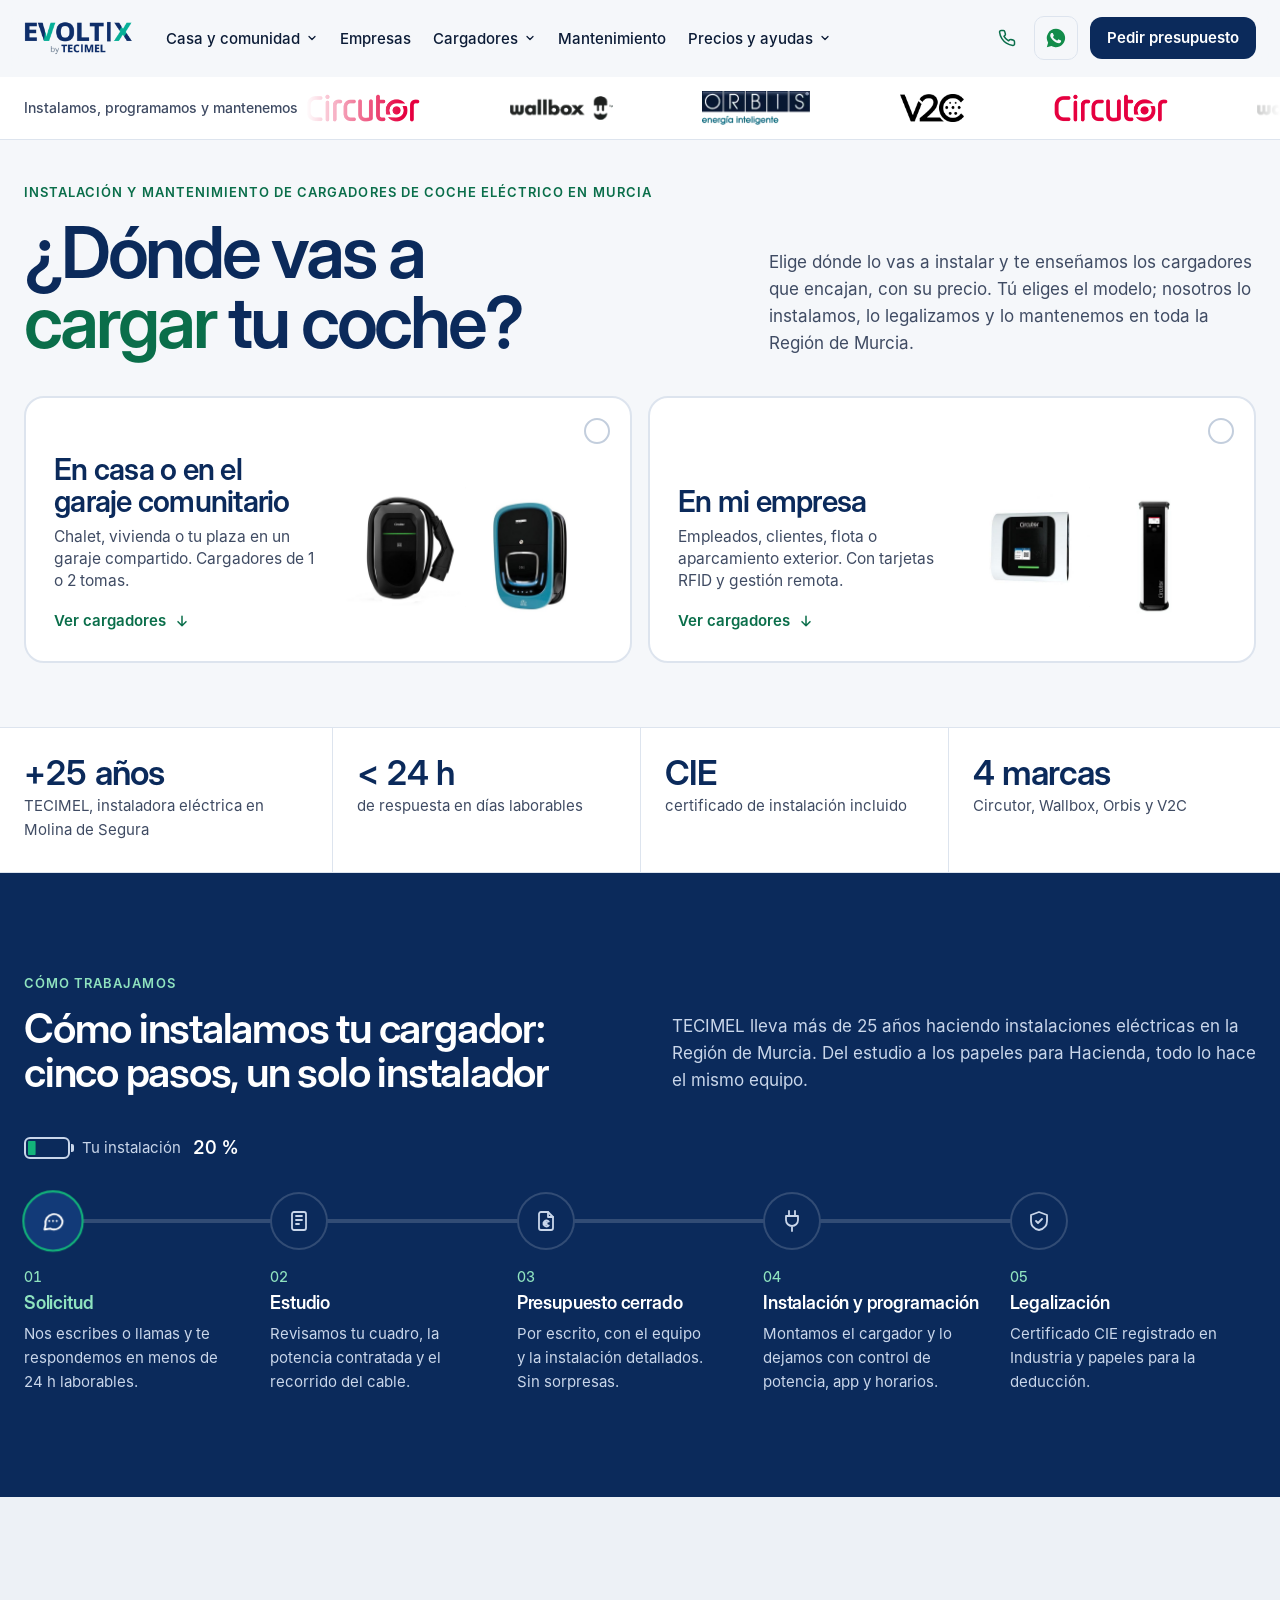
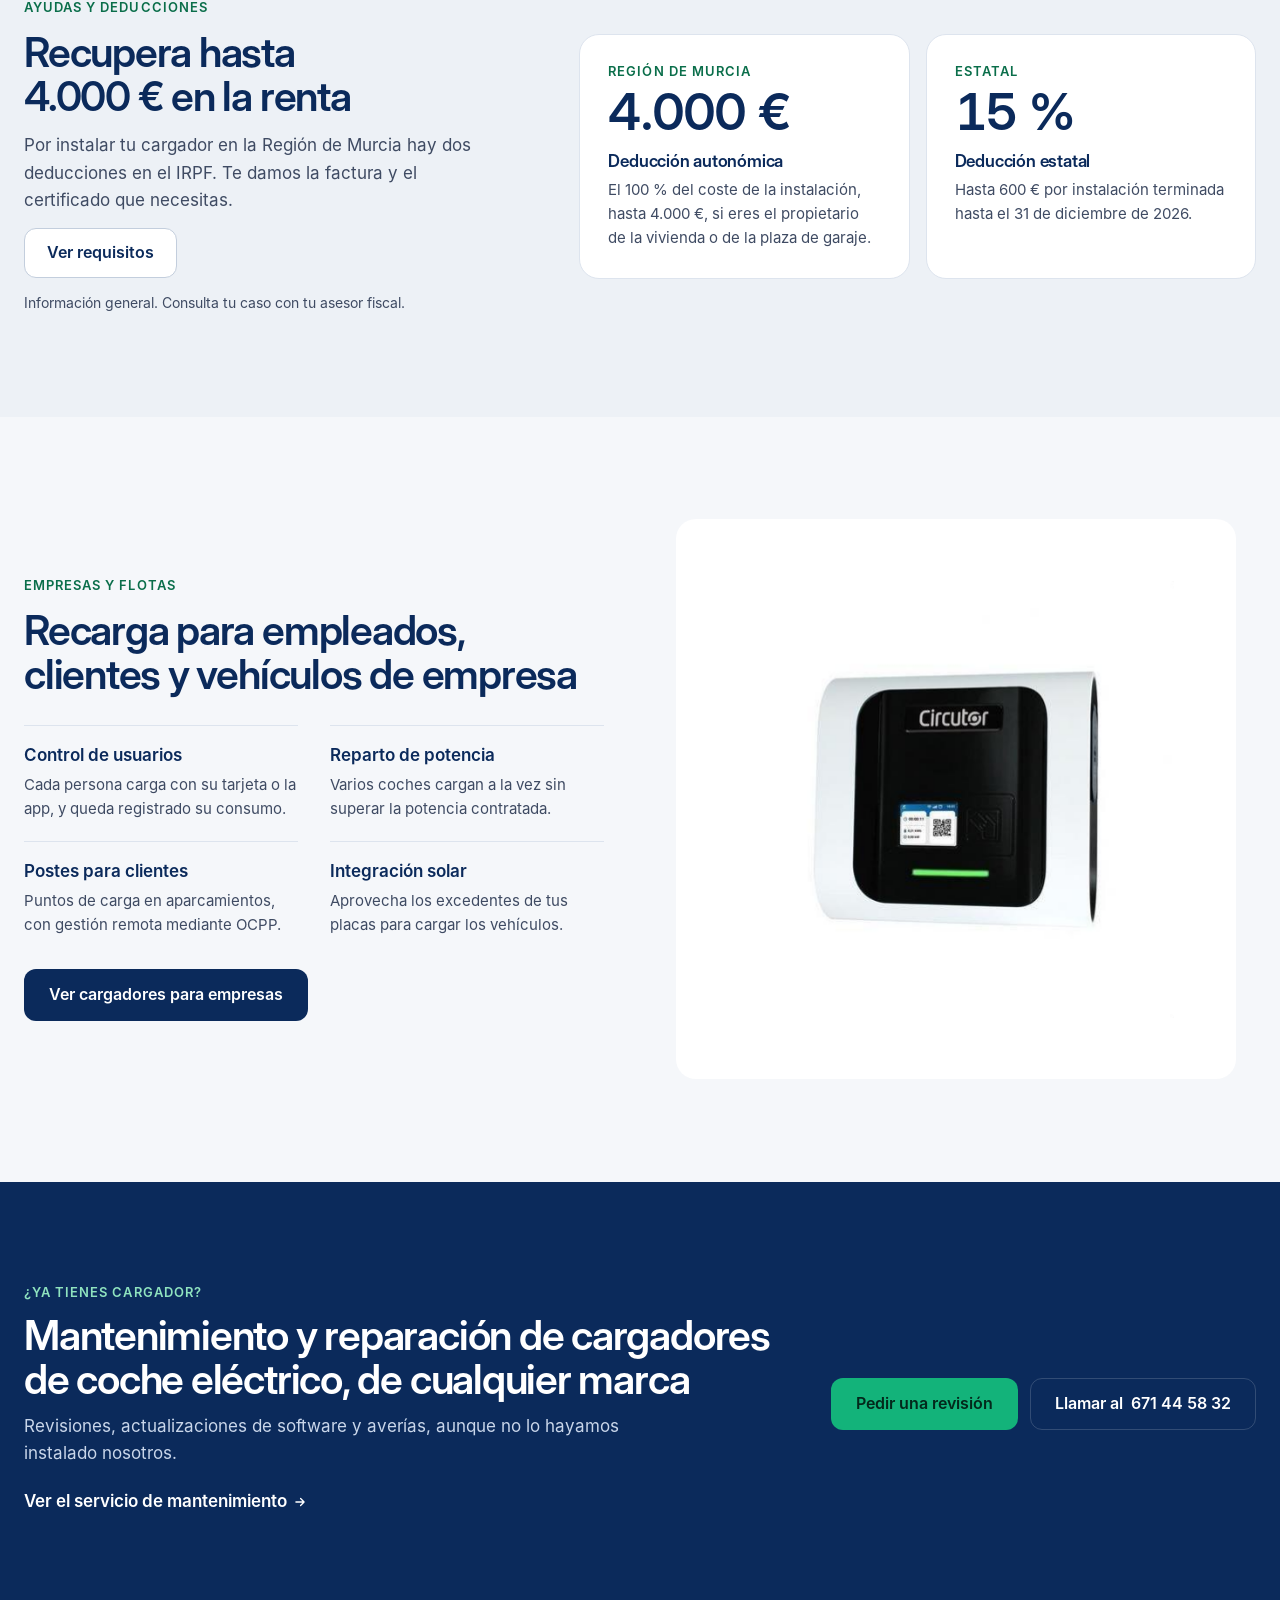
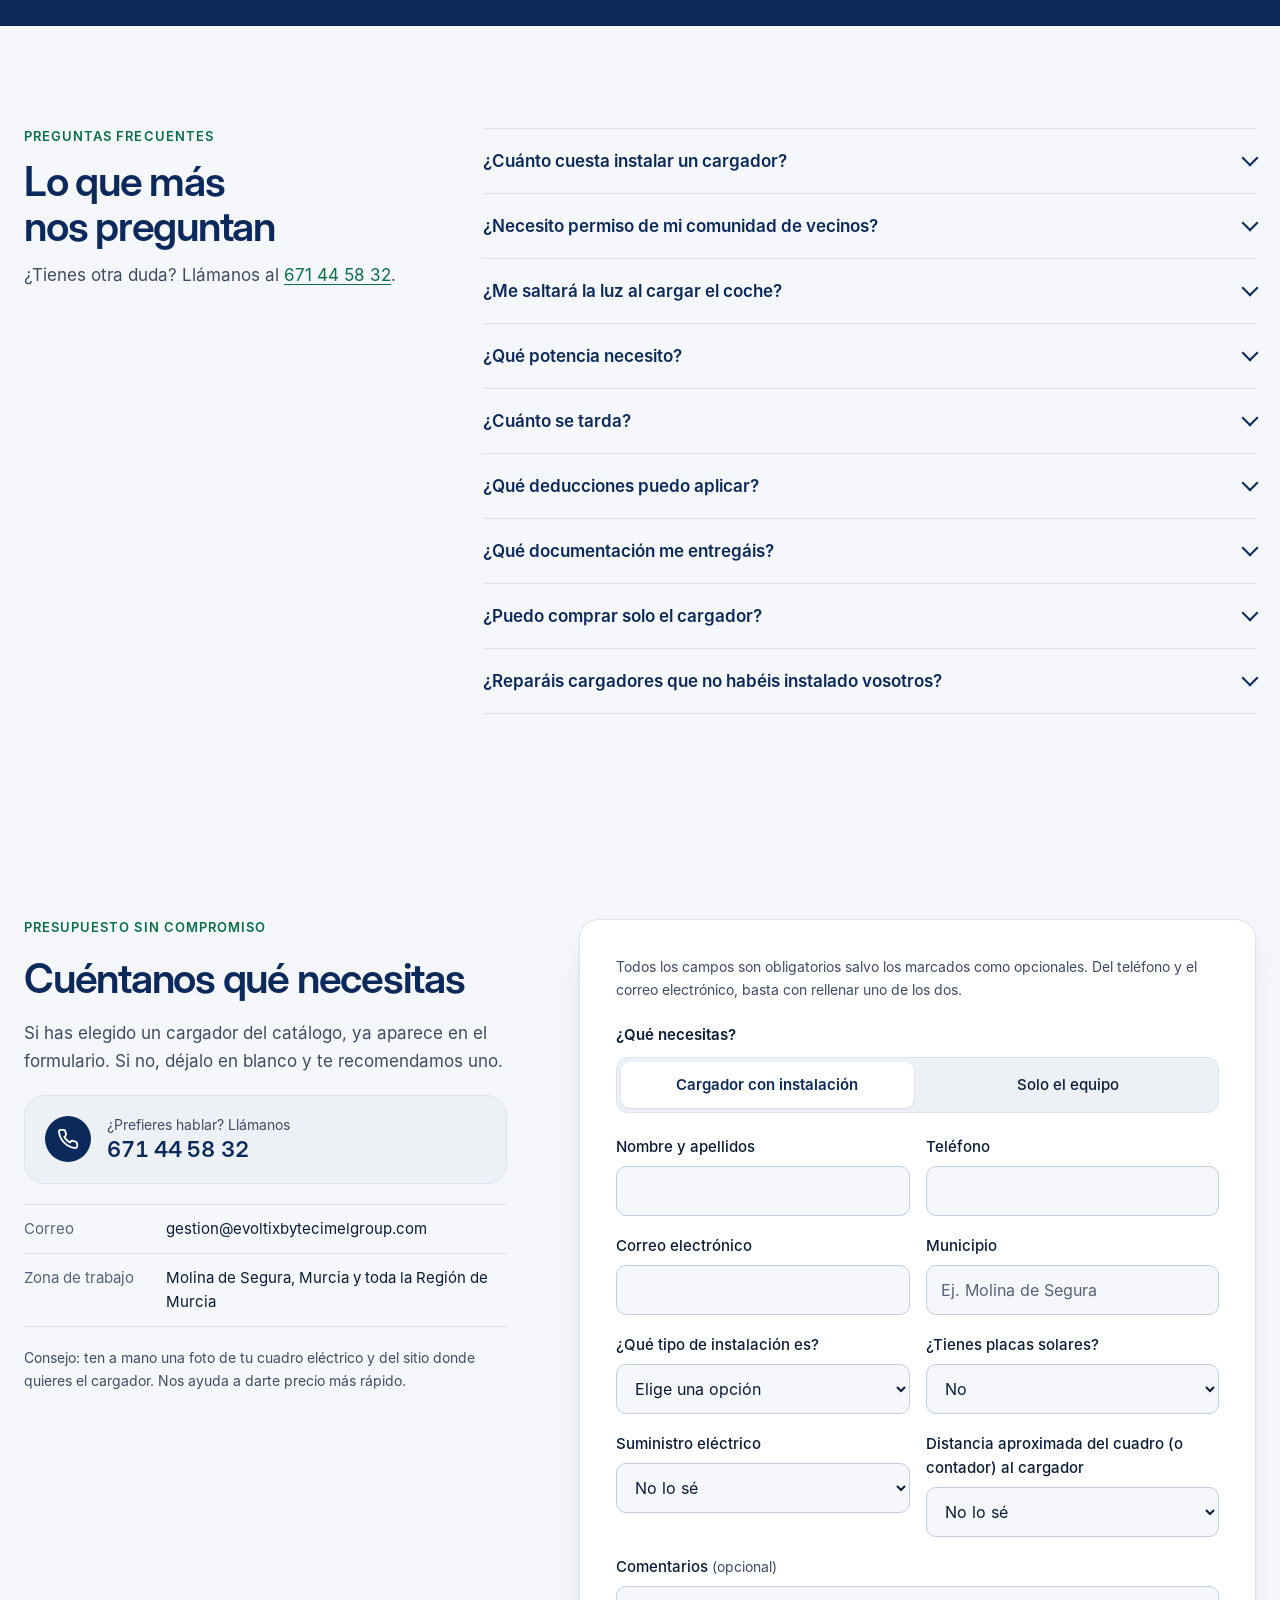
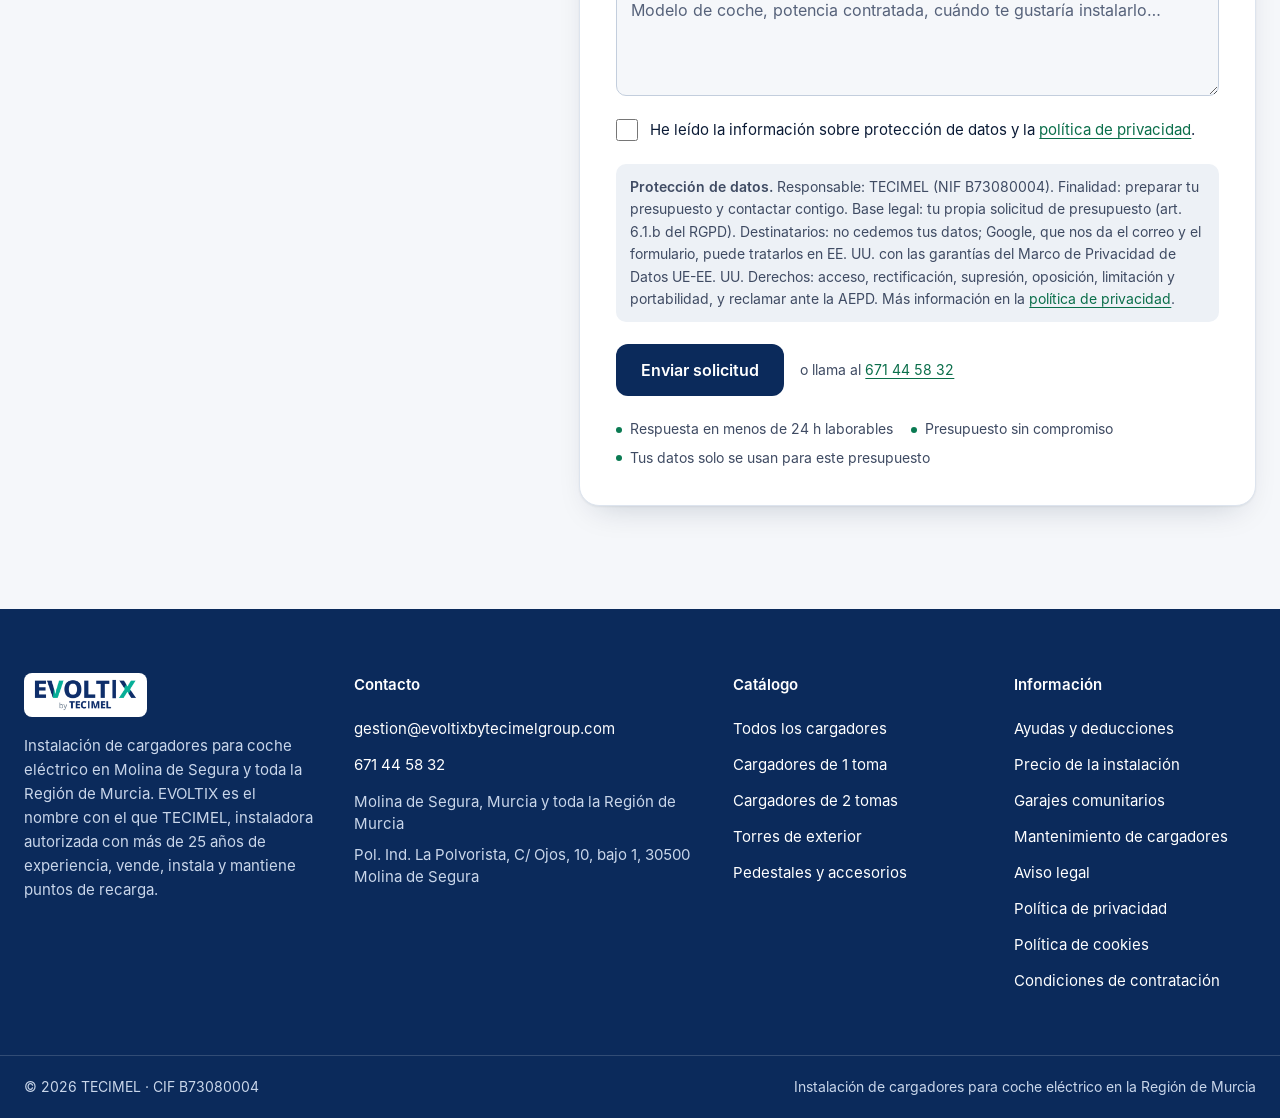
==== index.html @ a25328fb "Portada: quita la lista de municipios de la zona de trabajo Co-Authored-By: Claude Opus 5.5 <noreply" ====
<!doctype html>
<html lang="es">
<head>
<meta charset="utf-8">
<meta name="viewport" content="width=device-width, initial-scale=1, viewport-fit=cover">
<title>Instalación de cargadores para coche eléctrico en Murcia | EVOLTIX by TECIMEL</title>
<meta name="claude:viewport-fit-sides" content="cover">
<meta name="description" content="Instalación y mantenimiento de cargadores de coche eléctrico en Murcia. Circutor, Wallbox, Orbis y V2C con precio. Deducción de hasta 4.000 € en la renta.">
<link rel="canonical" href="https://evoltixbytecimelgroup.com/">
<meta property="og:type" content="website">
<meta property="og:url" content="https://evoltixbytecimelgroup.com/">
<meta property="og:site_name" content="EVOLTIX by TECIMEL">
<meta property="og:locale" content="es_ES">
<meta name="twitter:card" content="summary_large_image">
<meta property="og:title" content="Instalación de cargadores para coche eléctrico en Murcia | EVOLTIX by TECIMEL">
<meta property="og:description" content="Instalación y mantenimiento de cargadores de coche eléctrico en Murcia. Circutor, Wallbox, Orbis y V2C con precio. Deducción de hasta 4.000 € en la renta.">
<meta property="og:image" content="https://evoltixbytecimelgroup.com/img/obras/obra-2.jpg">
<meta name="theme-color" content="#061633">
<link rel="icon" href="/favicon.ico" sizes="48x48">
<link rel="icon" type="image/png" sizes="96x96" href="img/favicon-96.png">
<link rel="icon" type="image/png" sizes="192x192" href="img/favicon-192.png">
<link rel="apple-touch-icon" sizes="180x180" href="img/favicon-180.png">
<link rel="preload" href="fonts/interdisplay-600.woff" as="font" type="font/woff" crossorigin>
<link rel="stylesheet" href="css/styles.css">
<script type="application/ld+json">
{"@context":"https://schema.org","@type":"Electrician","name":"EVOLTIX by TECIMEL","url":"https://evoltixbytecimelgroup.com/","logo":"https://evoltixbytecimelgroup.com/img/logo.png","email":"gestion@evoltixbytecimelgroup.com","telephone":"+34671445832","address":{"@type":"PostalAddress","streetAddress":"Pol. Ind. La Polvorista, C/ Ojos, 10, bajo 1","postalCode":"30500","addressLocality":"Molina de Segura","addressRegion":"Región de Murcia","addressCountry":"ES"},"areaServed":[{"@type":"AdministrativeArea","name":"Región de Murcia"},{"@type":"City","name":"Molina de Segura"},{"@type":"City","name":"Murcia"},{"@type":"City","name":"Alcantarilla"},{"@type":"City","name":"Las Torres de Cotillas"},{"@type":"City","name":"Alguazas"},{"@type":"City","name":"Lorquí"},{"@type":"City","name":"Ceutí"},{"@type":"City","name":"Archena"},{"@type":"City","name":"Santomera"},{"@type":"City","name":"Fortuna"},{"@type":"City","name":"Cieza"},{"@type":"City","name":"Mula"},{"@type":"City","name":"Alhama de Murcia"},{"@type":"City","name":"Totana"},{"@type":"City","name":"Lorca"},{"@type":"City","name":"Águilas"},{"@type":"City","name":"Mazarrón"},{"@type":"City","name":"Cartagena"},{"@type":"City","name":"Torre-Pacheco"},{"@type":"City","name":"San Javier"},{"@type":"City","name":"San Pedro del Pinatar"},{"@type":"City","name":"Los Alcázares"},{"@type":"City","name":"Yecla"},{"@type":"City","name":"Jumilla"},{"@type":"City","name":"Caravaca de la Cruz"}],"parentOrganization":{"@type":"Organization","name":"TECIMEL"}}
</script>
<script type="application/ld+json">
{"@context":"https://schema.org","@type":"FAQPage","mainEntity":[{"@type":"Question","name":"¿Cuánto cuesta instalar un cargador?","acceptedAnswer":{"@type":"Answer","text":"El precio total es el del equipo más el de la instalación. El equipo tiene precio en el catálogo. La instalación depende sobre todo de la distancia entre el cuadro o el contador y el cargador, de si hay que pasar por zonas comunes, del estado de tu cuadro eléctrico y de si tu red es monofásica o trifásica. Te damos un presupuesto cerrado, gratis y por escrito antes de empezar."}},{"@type":"Question","name":"¿Necesito permiso de mi comunidad de vecinos?","acceptedAnswer":{"@type":"Answer","text":"No necesitas un acuerdo de la junta si el punto de recarga es para uso privado y va en tu plaza individual: basta con comunicarlo antes a la comunidad (artículo 17.5 de la Ley de Propiedad Horizontal). El coste de la instalación corre a tu cargo. Te indicamos cómo hacerlo."}},{"@type":"Question","name":"¿Me saltará la luz al cargar el coche?","acceptedAnswer":{"@type":"Answer","text":"Se evita con el control de potencia, también llamado balanceo dinámico: el cargador baja su consumo cuando la casa necesita más energía. La mayoría de los modelos del catálogo lo tienen, aunque no todos, así que te recomendamos uno adecuado para tu potencia contratada."}},{"@type":"Question","name":"¿Qué potencia necesito?","acceptedAnswer":{"@type":"Answer","text":"Depende de tu potencia contratada, de si tu red es monofásica o trifásica y de la potencia que admite tu coche. En una vivienda monofásica lo habitual son 7,4 kW; con red trifásica se puede llegar a 22 kW. Revisamos tu caso para que no pagues por una potencia que no vas a usar."}},{"@type":"Question","name":"¿Cuánto se tarda?","acceptedAnswer":{"@type":"Answer","text":"Respondemos a tu solicitud en menos de 24 horas laborables. El plazo de la instalación depende de la obra y del equipo elegido, y lo indicamos en el presupuesto."}},{"@type":"Question","name":"¿Qué deducciones puedo aplicar?","acceptedAnswer":{"@type":"Answer","text":"En la Región de Murcia hay una deducción autonómica del 100 % del coste, hasta 4.000 €, y una estatal del 15 %, hasta 600 €, para instalaciones terminadas hasta el 31 de diciembre de 2026. Tienen requisitos: por ejemplo, la finca o el garaje deben ser de tu propiedad y la estatal no admite pagos en efectivo. Consulta todos los requisitos y tu caso con tu asesor fiscal."}},{"@type":"Question","name":"¿Qué documentación me entregáis?","acceptedAnswer":{"@type":"Answer","text":"La factura detallada a tu nombre, el certificado de instalación eléctrica (CIE) registrado en Industria y la ficha técnica del cargador."}},{"@type":"Question","name":"¿Puedo comprar solo el cargador?","acceptedAnswer":{"@type":"Answer","text":"Sí. Elige «Solo el equipo» en el formulario y te preparamos el presupuesto. No hay pago en esta web: el encargo se cierra al aceptar el presupuesto por escrito. Consulta las condiciones de contratación."}},{"@type":"Question","name":"¿Reparáis cargadores que no habéis instalado vosotros?","acceptedAnswer":{"@type":"Answer","text":"Sí. Revisamos y reparamos cargadores de cualquier marca. Pide una revisión y cuéntanos qué le ocurre."}}]}
</script>
<script type="application/ld+json">
{"@context": "https://schema.org", "@graph": [{"@type": "Service", "name": "Instalación de cargadores de coche eléctrico", "serviceType": "Instalación de puntos de recarga de vehículo eléctrico", "url": "https://evoltixbytecimelgroup.com/", "areaServed": {"@type": "AdministrativeArea", "name": "Región de Murcia"}, "provider": {"@type": "Electrician", "name": "EVOLTIX by TECIMEL", "url": "https://evoltixbytecimelgroup.com/", "telephone": "+34671445832"}}, {"@type": "Service", "name": "Mantenimiento y reparación de cargadores de coche eléctrico", "serviceType": "Mantenimiento de puntos de recarga de vehículo eléctrico", "url": "https://evoltixbytecimelgroup.com/mantenimiento-cargador-coche-electrico", "areaServed": {"@type": "AdministrativeArea", "name": "Región de Murcia"}, "provider": {"@type": "Electrician", "name": "EVOLTIX by TECIMEL", "url": "https://evoltixbytecimelgroup.com/", "telephone": "+34671445832"}}]}
</script>
</head>
<body>
<a class="skip" href="#main">Saltar al contenido</a>
<header class="mainbar" id="mainbar"><div class="wrap">
  <a class="logo" href="index.html" aria-label="EVOLTIX by TECIMEL, inicio"><img src="img/logo.png" alt="EVOLTIX by TECIMEL" width="116" height="36"></a>
  <nav class="nav" aria-label="Principal">
    <div class="dd">
      <button type="button" aria-expanded="false" aria-controls="dd-cc">Casa y comunidad <svg width="12" height="12" viewBox="0 0 24 24" fill="none" stroke="currentColor" stroke-width="2.5" stroke-linecap="round" stroke-linejoin="round" aria-hidden="true"><path d="m6 9 6 6 6-6"/></svg></button>
      <div class="dd-menu wide" id="dd-cc">
        <p class="dd-note">Los mismos cargadores sirven para tu casa y para tu plaza en el garaje comunitario. Lo que cambia es cuántas tomas necesitas.</p>
        <a href="index.html#casa"><b>Elegir mi cargador</b><span>Todos los modelos para casa y garaje comunitario, con su precio</span></a>
        <a href="garaje-comunitario.html"><b>Instalar en garaje comunitario</b><span>Sin permiso de la junta: basta con comunicarlo por escrito</span></a>
        <a href="catalogo.html#uso-casa-1"><b>Cargadores de 1 toma</b><span>Para un coche</span></a>
        <a href="catalogo.html#uso-casa-2"><b>Cargadores de 2 tomas</b><span>Dos coches a la vez con un solo equipo</span></a>
      </div>
    </div>
    <a href="index.html#empresa">Empresas</a>
    <div class="dd">
      <button type="button" aria-expanded="false" aria-controls="dd-cg">Cargadores <svg width="12" height="12" viewBox="0 0 24 24" fill="none" stroke="currentColor" stroke-width="2.5" stroke-linecap="round" stroke-linejoin="round" aria-hidden="true"><path d="m6 9 6 6 6-6"/></svg></button>
      <div class="dd-menu" id="dd-cg">
        <a href="catalogo.html"><b>Todo el catálogo</b><span>Circutor, Wallbox, Orbis y V2C con precio</span></a>
        <a href="catalogo.html#uso-1"><b>Cargadores de 1 toma</b><span>Para un coche, en casa o en el garaje comunitario</span></a>
        <a href="catalogo.html#uso-2"><b>Cargadores de 2 tomas</b><span>Dos coches a la vez con un solo equipo</span></a>
        <a href="catalogo.html#uso-exterior"><b>Torres de exterior</b><span>Postes de suelo para aparcamientos al aire libre</span></a>
        <a href="catalogo.html#uso-accesorio"><b>Pedestales y accesorios</b><span>Pedestales de suelo y tarjetas RFID</span></a>
      </div>
    </div>
    <a href="mantenimiento-cargador-coche-electrico.html">Mantenimiento</a>
    <div class="dd">
      <button type="button" aria-expanded="false" aria-controls="dd-pa">Precios y ayudas <svg width="12" height="12" viewBox="0 0 24 24" fill="none" stroke="currentColor" stroke-width="2.5" stroke-linecap="round" stroke-linejoin="round" aria-hidden="true"><path d="m6 9 6 6 6-6"/></svg></button>
      <div class="dd-menu" id="dd-pa">
        <a href="precio-instalacion-cargador.html"><b>Precio de la instalación</b><span>Qué incluye y de qué depende</span></a>
        <a href="ayudas.html"><b>Ayudas y deducciones</b><span>Hasta 4.000 € en la renta en la Región de Murcia</span></a>
      </div>
    </div>
  </nav>
  <div class="head-cta">
    <a class="head-tel" data-tel-wrap href="tel:+34671445832" aria-label="Llamar al 671 44 58 32"><svg width="18" height="18" viewBox="0 0 24 24" fill="none" stroke="currentColor" stroke-width="2" stroke-linecap="round" stroke-linejoin="round" aria-hidden="true"><path d="M22 16.9v3a2 2 0 0 1-2.2 2 19.8 19.8 0 0 1-8.6-3.1 19.5 19.5 0 0 1-6-6A19.8 19.8 0 0 1 2.1 4.2 2 2 0 0 1 4.1 2h3a2 2 0 0 1 2 1.7c.1.9.4 1.8.7 2.7a2 2 0 0 1-.5 2.1L8 9.8a16 16 0 0 0 6 6l1.3-1.3a2 2 0 0 1 2.1-.4c.9.3 1.8.6 2.7.7a2 2 0 0 1 1.7 2z"/></svg><span data-tel>671 44 58 32</span></a>
    <a class="btn btn-primary btn-sm cta-long" href="#contacto">Pedir presupuesto</a>
    <a class="btn btn-primary btn-sm cta-short" href="#contacto">Presupuesto</a>
    <button class="menu-btn" type="button" aria-controls="mnav" aria-expanded="false" aria-label="Abrir menú"><svg width="22" height="22" viewBox="0 0 24 24" fill="none" stroke="currentColor" stroke-width="2" stroke-linecap="round" aria-hidden="true"><path d="M4 8h16M4 16h16"/></svg></button>
  </div>
</div></header>
<div class="mnav" id="mnav" role="dialog" aria-modal="true" aria-label="Menú">
  <div class="mnav-top"><img src="img/logo.png" alt="EVOLTIX by TECIMEL" width="103" height="32"><button class="menu-btn" type="button" data-close style="display:grid" aria-label="Cerrar menú"><svg width="22" height="22" viewBox="0 0 24 24" fill="none" stroke="currentColor" stroke-width="2" stroke-linecap="round" aria-hidden="true"><path d="M6 6l12 12M18 6 6 18"/></svg></button></div>
  <div class="mnav-body">
    <a href="index.html">Inicio</a>
    <div class="grp">Casa y comunidad</div>
    <p class="grp-note">Los mismos cargadores sirven en casa y en el garaje comunitario: cambia el número de tomas.</p>
    <a href="index.html#casa">Elegir mi cargador</a><a href="garaje-comunitario.html">Instalar en garaje comunitario</a><a href="catalogo.html#uso-casa-1">Cargadores de 1 toma</a><a href="catalogo.html#uso-casa-2">Cargadores de 2 tomas</a>
    <div class="grp">Empresas</div>
    <a href="index.html#empresa">Cargadores para empresas</a><a href="catalogo.html#uso-exterior">Torres de exterior</a>
    <div class="grp">Cargadores y precios</div>
    <a href="catalogo.html">Catálogo de cargadores</a><a href="precio-instalacion-cargador.html">Precio de la instalación</a><a href="ayudas.html">Ayudas y deducciones</a>
    <div class="grp">Ya tengo cargador</div><a href="mantenimiento-cargador-coche-electrico.html">Mantenimiento y reparación</a>
    <div class="grp">TECIMEL</div><a href="index.html#proceso">Cómo trabajamos</a>
  </div>
  <div class="mnav-foot"><a class="btn btn-primary btn-lg" href="#contacto">Pedir presupuesto</a><a class="btn btn-secondary btn-lg" data-tel-wrap href="tel:+34671445832">Llamar al <span data-tel>671 44 58 32</span></a></div>
</div>

<main id="main" tabindex="-1">
<!-- ========== MARCAS (barra animada) ========== -->
<section class="brands-mq top" aria-label="Marcas que instalamos"><div class="wrap mq-lbl"><p class="mq-t">Instalamos, programamos y mantenemos</p></div>
<div class="mq"><ul class="mq-track"><li><img src="img/marcas/circutor-logo.png" alt="Circutor" width="452" height="111" loading="lazy"></li><li><img src="img/marcas/wallbox-logo.png" alt="Wallbox" width="223" height="52" class="wallbox" loading="lazy"></li><li><img src="img/marcas/orbis-logo.png" alt="Orbis" width="222" height="70" class="orbis" loading="lazy"></li><li><img src="img/marcas/v2c-logo.png" alt="V2C" width="400" height="173" loading="lazy"></li><li aria-hidden="true"><img src="img/marcas/circutor-logo.png" alt="" width="452" height="111" loading="lazy"></li><li aria-hidden="true"><img src="img/marcas/wallbox-logo.png" alt="" width="223" height="52" class="wallbox" loading="lazy"></li><li aria-hidden="true"><img src="img/marcas/orbis-logo.png" alt="" width="222" height="70" class="orbis" loading="lazy"></li><li aria-hidden="true"><img src="img/marcas/v2c-logo.png" alt="" width="400" height="173" loading="lazy"></li><li aria-hidden="true"><img src="img/marcas/circutor-logo.png" alt="" width="452" height="111" loading="lazy"></li><li aria-hidden="true"><img src="img/marcas/wallbox-logo.png" alt="" width="223" height="52" class="wallbox" loading="lazy"></li><li aria-hidden="true"><img src="img/marcas/orbis-logo.png" alt="" width="222" height="70" class="orbis" loading="lazy"></li><li aria-hidden="true"><img src="img/marcas/v2c-logo.png" alt="" width="400" height="173" loading="lazy"></li><li aria-hidden="true"><img src="img/marcas/circutor-logo.png" alt="" width="452" height="111" loading="lazy"></li><li aria-hidden="true"><img src="img/marcas/wallbox-logo.png" alt="" width="223" height="52" class="wallbox" loading="lazy"></li><li aria-hidden="true"><img src="img/marcas/orbis-logo.png" alt="" width="222" height="70" class="orbis" loading="lazy"></li><li aria-hidden="true"><img src="img/marcas/v2c-logo.png" alt="" width="400" height="173" loading="lazy"></li></ul></div></section>

<!-- ========== HERO: ¿dónde vas a cargar? El resultado cambia con el caso elegido ========== -->
<section class="hero" id="caso" aria-labelledby="h1"><div class="wrap">
  <div class="hero-head" data-enter>
    <div class="hero-copy"><h1 id="h1"><span class="h1-kw">Instalación y mantenimiento de cargadores de coche eléctrico en Murcia</span> ¿Dónde vas a <em>cargar</em> tu coche?</h1></div>
    <p class="lead">Elige dónde lo vas a instalar y te enseñamos los cargadores que encajan, con su precio. Tú eliges el modelo; nosotros lo instalamos, lo legalizamos y lo mantenemos en toda la Región de Murcia.</p>
  </div>
  <div class="cases" role="group" aria-label="Elige dónde vas a instalar el cargador" data-enter>
    <button class="case" type="button" data-ambito="casa" aria-pressed="false" aria-controls="cargadores"><span class="tick" aria-hidden="true"><svg width="12" height="12" viewBox="0 0 24 24" fill="none" stroke="currentColor" stroke-width="4" stroke-linecap="round" stroke-linejoin="round"><path d="M20 6 9 17l-5-5"/></svg></span><span class="ct"><b>En casa o en el garaje comunitario</b><small>Chalet, vivienda o tu plaza en un garaje compartido. Cargadores de 1 o 2 tomas.</small><span class="go">Ver cargadores <svg width="16" height="16" viewBox="0 0 24 24" fill="none" stroke="currentColor" stroke-width="2.25" stroke-linecap="round" stroke-linejoin="round" aria-hidden="true"><path d="M12 5v14M6 13l6 6 6-6"/></svg></span></span><span class="pic"><img src="img/productos/circutor-ehome-5-cable.jpg" alt="" width="500" height="500" fetchpriority="high"><img src="img/productos/orbis-viaris-combi.jpg" alt="" width="500" height="500"></span></button>
    <button class="case" type="button" data-ambito="empresa" aria-pressed="false" aria-controls="cargadores"><span class="tick" aria-hidden="true"><svg width="12" height="12" viewBox="0 0 24 24" fill="none" stroke="currentColor" stroke-width="4" stroke-linecap="round" stroke-linejoin="round"><path d="M20 6 9 17l-5-5"/></svg></span><span class="ct"><b>En mi empresa</b><small>Empleados, clientes, flota o aparcamiento exterior. Con tarjetas RFID y gestión remota.</small><span class="go">Ver cargadores <svg width="16" height="16" viewBox="0 0 24 24" fill="none" stroke="currentColor" stroke-width="2.25" stroke-linecap="round" stroke-linejoin="round" aria-hidden="true"><path d="M12 5v14M6 13l6 6 6-6"/></svg></span></span><span class="pic"><img src="img/productos/circutor-epark-gen4.jpg" alt="" width="500" height="500"><img src="img/productos/circutor-urban-t22-gen4.jpg" alt="" width="500" height="500"></span></button>
  </div>
</div></section>

<!-- ========== CARGADORES: aparece al elegir casa/comunidad o empresa ========== -->
<section class="section catalog home-cat" id="cargadores" aria-labelledby="hc-t" hidden><div class="wrap">
  <div class="hc-head"><div><span class="eyebrow" data-hc="k">Casa y garaje comunitario</span><h2 id="hc-t" data-hc="t">Cargadores para tu casa o tu plaza de garaje</h2></div><p data-hc="p">Los mismos cargadores sirven en casa y en el garaje comunitario: lo que cambia es si cargas un coche (1 toma) o dos (2 tomas). Filtra por lo que necesitas y pide el precio con instalación.</p></div>
  <div class="cat-layout">
    <aside class="filters" id="filters" aria-label="Filtrar cargadores">
      <div class="f-head"><b>Filtros</b><button class="btn btn-secondary btn-sm" type="button" data-f-close>Cerrar</button></div>
      <div class="fgroup" data-filter="uso"><span class="flabel">Uso</span><p class="fhint">1 toma carga un coche; 2 tomas, dos a la vez. Sirven igual en casa que en un garaje comunitario.</p><button class="fopt" type="button" data-v="todos" aria-pressed="true">Todos</button><button class="fopt" type="button" data-v="1" aria-pressed="false">Cargadores de 1 toma</button><button class="fopt" type="button" data-v="2" aria-pressed="false">Cargadores de 2 tomas</button><button class="fopt" type="button" data-v="exterior" aria-pressed="false">Torres de exterior</button><button class="fopt" type="button" data-v="accesorio" aria-pressed="false">Pedestales y accesorios</button></div>
      <div class="fgroup" data-filter="marca" id="f-marca"></div>
      <div class="fgroup" data-filter="fase"><span class="flabel">Tipo de red</span><button class="fopt" type="button" data-v="todas" aria-pressed="true">Cualquiera</button><button class="fopt" type="button" data-v="mono" aria-pressed="false">Monofásica</button><button class="fopt" type="button" data-v="tri" aria-pressed="false">Trifásica</button></div>
      <div class="fgroup" data-filter="extra"><span class="flabel">Prestaciones</span><button class="fopt" type="button" data-v="solar" aria-pressed="false">Carga solar<span class="ck"><svg width="10" height="10" viewBox="0 0 24 24" fill="none" stroke="currentColor" stroke-width="4" stroke-linecap="round" stroke-linejoin="round" aria-hidden="true"><path d="M20 6 9 17l-5-5"/></svg></span></button><button class="fopt" type="button" data-v="rfid" aria-pressed="false">Tarjetas RFID<span class="ck"><svg width="10" height="10" viewBox="0 0 24 24" fill="none" stroke="currentColor" stroke-width="4" stroke-linecap="round" stroke-linejoin="round" aria-hidden="true"><path d="M20 6 9 17l-5-5"/></svg></span></button><button class="fopt" type="button" data-v="ocpp" aria-pressed="false">OCPP<span class="ck"><svg width="10" height="10" viewBox="0 0 24 24" fill="none" stroke="currentColor" stroke-width="4" stroke-linecap="round" stroke-linejoin="round" aria-hidden="true"><path d="M20 6 9 17l-5-5"/></svg></span></button><button class="fopt" type="button" data-v="mid" aria-pressed="false">Contador MID<span class="ck"><svg width="10" height="10" viewBox="0 0 24 24" fill="none" stroke="currentColor" stroke-width="4" stroke-linecap="round" stroke-linejoin="round" aria-hidden="true"><path d="M20 6 9 17l-5-5"/></svg></span></button></div>
      <button class="btn btn-primary btn-lg f-apply" type="button" data-f-close id="f-apply">Ver resultados</button>
    </aside>
    <div>
      <div class="cat-search"><label class="visually-hidden" for="q">Buscar en el catálogo</label>
        <svg width="18" height="18" viewBox="0 0 24 24" fill="none" stroke="currentColor" stroke-width="2" stroke-linecap="round" aria-hidden="true"><circle cx="11" cy="11" r="7"/><path d="m20 20-3.5-3.5"/></svg>
        <input type="search" id="q" placeholder="Busca por modelo, marca o referencia (ej. Pulsar, V25530)" autocomplete="off" enterkeyhint="search"></div>
      <div class="chips-on" id="chips-on" aria-live="polite"></div>
      <div class="cat-top">
        <button class="btn btn-secondary btn-sm f-toggle" type="button" aria-controls="filters" aria-expanded="false">Filtros</button>
        <span id="count" aria-live="polite"></span>
        <label>Ordenar <select id="f-orden"><option value="rel">Recomendados</option><option value="asc">Precio: menor a mayor</option><option value="desc">Precio: mayor a menor</option></select></label>
      </div>
      <h3 class="visually-hidden">Cargadores y accesorios</h3>
      <div class="grid" id="grid"></div>
    </div>
  </div>
  <p class="cat-note">¿No sabes cuál elegir? <a href="#contacto">Cuéntanos dónde lo quieres poner</a> y te recomendamos el equipo que encaja con tu instalación. También puedes ver <a href="catalogo.html">el catálogo completo</a>.</p>
</div></section>

<!-- ========== DATOS DE CONFIANZA ========== -->
<section class="proof" aria-label="Por qué TECIMEL"><div class="wrap">
  <div><b>+25 años</b><span>TECIMEL, instaladora eléctrica en Molina de Segura</span></div>
  <div><b>&lt; 24&nbsp;h</b><span>de respuesta en días laborables</span></div>
  <div><b>CIE</b><span>certificado de instalación incluido</span></div>
  <div><b>4 marcas</b><span>Circutor, Wallbox, Orbis y V2C</span></div>
</div></section>

<!-- ========== PROCESO: la instalación se «carga» paso a paso ========== -->
<section class="section band proc-sec" id="proceso" aria-labelledby="proc-t"><div class="wrap">
  <div class="sec-head split"><div class="sh"><span class="eyebrow">Cómo trabajamos</span><h2 id="proc-t">Cómo instalamos tu cargador: cinco pasos, un solo instalador</h2></div><p class="lead">TECIMEL lleva más de 25 años haciendo instalaciones eléctricas en la Región de Murcia. Del estudio a los papeles para Hacienda, todo lo hace el mismo equipo.</p></div>
  <div class="proc-meter" aria-hidden="true"><span class="bat"><i data-bat></i></span><span>Tu instalación</span><b data-pct>20&nbsp;%</b><span class="ready" data-ready>Lista para cargar</span></div>
  <div class="proc" data-proc style="--p:0">
    <div class="track" aria-hidden="true"><i class="run"></i></div>
    <ol>
    <li class="on"><button class="pstep" type="button" data-i="0" aria-current="step"><span class="node" aria-hidden="true"><svg width="24" height="24" viewBox="0 0 24 24" fill="none" stroke="currentColor" stroke-width="1.8" stroke-linecap="round" stroke-linejoin="round"><path d="M21 12a8 8 0 0 1-11.6 7.1L4 20l1-4.6A8 8 0 1 1 21 12z"/><path d="M8.5 12h.01M12 12h.01M15.5 12h.01"/></svg></span><span class="num">01</span><span class="pt">Solicitud</span><p>Nos escribes o llamas y te respondemos en menos de 24&nbsp;h laborables.</p></button></li>
    <li><button class="pstep" type="button" data-i="1"><span class="node" aria-hidden="true"><svg width="24" height="24" viewBox="0 0 24 24" fill="none" stroke="currentColor" stroke-width="1.8" stroke-linecap="round" stroke-linejoin="round"><rect x="5" y="3" width="14" height="18" rx="2"/><path d="M9 7h6M9 11h6M9 15h3"/></svg></span><span class="num">02</span><span class="pt">Estudio</span><p>Revisamos tu cuadro, la potencia contratada y el recorrido del cable.</p></button></li>
    <li><button class="pstep" type="button" data-i="2"><span class="node" aria-hidden="true"><svg width="24" height="24" viewBox="0 0 24 24" fill="none" stroke="currentColor" stroke-width="1.8" stroke-linecap="round" stroke-linejoin="round"><path d="M14 3H7a2 2 0 0 0-2 2v14a2 2 0 0 0 2 2h10a2 2 0 0 0 2-2V8z"/><path d="M14 3v5h5"/><path d="M14.8 12.6a3 3 0 1 0 0 3.8M9.5 13.6h3.5M9.5 15.4h3.5"/></svg></span><span class="num">03</span><span class="pt">Presupuesto cerrado</span><p>Por escrito, con el equipo y la instalación detallados. Sin sorpresas.</p></button></li>
    <li><button class="pstep" type="button" data-i="3"><span class="node" aria-hidden="true"><svg width="24" height="24" viewBox="0 0 24 24" fill="none" stroke="currentColor" stroke-width="1.8" stroke-linecap="round" stroke-linejoin="round"><path d="M9 2v5M15 2v5M6 7h12v4a6 6 0 0 1-12 0zM12 17v5"/></svg></span><span class="num">04</span><span class="pt">Instalación y programación</span><p>Montamos el cargador y lo dejamos con control de potencia, app y horarios.</p></button></li>
    <li><button class="pstep" type="button" data-i="4"><span class="node" aria-hidden="true"><svg width="24" height="24" viewBox="0 0 24 24" fill="none" stroke="currentColor" stroke-width="1.8" stroke-linecap="round" stroke-linejoin="round"><path d="M12 3 20 6v6c0 5-3.5 8-8 9-4.5-1-8-4-8-9V6z"/><path d="m9 12 2 2 4-4"/></svg></span><span class="num">05</span><span class="pt">Legalización</span><p>Certificado CIE registrado en Industria y papeles para la deducción.</p></button></li>
    </ol>
  </div>
</div></section>

<!-- ========== AYUDAS Y DEDUCCIONES ========== -->
<section class="section tint" aria-labelledby="aid-t"><div class="wrap aid2">
  <div class="sec-head flush"><span class="eyebrow">Ayudas y deducciones</span><h2 id="aid-t">Recupera hasta 4.000&nbsp;€ en la renta</h2><p class="lead">Por instalar tu cargador en la Región de Murcia hay dos deducciones en el IRPF. Te damos la factura y el certificado que necesitas.</p>
    <div class="actions"><a class="btn btn-secondary" href="ayudas.html">Ver requisitos</a></div>
    <p class="note">Información general. Consulta tu caso con tu asesor fiscal.</p></div>
  <div class="figs">
    <div class="fig"><span class="eyebrow">Región de Murcia</span><span class="num">4.000&nbsp;€</span><h3>Deducción autonómica</h3><p>El 100&nbsp;% del coste de la instalación, hasta 4.000&nbsp;€, si eres el propietario de la vivienda o de la plaza de garaje.</p></div>
    <div class="fig"><span class="eyebrow">Estatal</span><span class="num">15&nbsp;%</span><h3>Deducción estatal</h3><p>Hasta 600&nbsp;€ por instalación terminada hasta el 31 de diciembre de 2026.</p></div>
  </div>
</div></section>

<!-- ========== EMPRESAS Y FLOTAS ========== -->
<section class="section" id="empresas"><div class="wrap biz">
  <div>
    <div class="sec-head flush"><span class="eyebrow">Empresas y flotas</span><h2>Recarga para empleados, clientes y vehículos de empresa</h2></div>
    <ul class="biz-list">
      <li><b>Control de usuarios</b><span>Cada persona carga con su tarjeta o la app, y queda registrado su consumo.</span></li>
      <li><b>Reparto de potencia</b><span>Varios coches cargan a la vez sin superar la potencia contratada.</span></li>
      <li><b>Postes para clientes</b><span>Puntos de carga en aparcamientos, con gestión remota mediante OCPP.</span></li>
      <li><b>Integración solar</b><span>Aprovecha los excedentes de tus placas para cargar los vehículos.</span></li>
    </ul>
    <a class="btn btn-primary btn-lg" href="#empresa">Ver cargadores para empresas</a>
  </div>
  <a class="biz-visual" href="catalogo.html#p-CIR-03" aria-label="Ver la ficha del Circutor ePark Gen4"><img src="img/productos/circutor-epark-gen4.jpg" alt="Caja de recarga Circutor ePark Gen4 con dos tomas" width="500" height="500" loading="lazy"></a>
</div></section>

<!-- ========== MANTENIMIENTO ========== -->
<section class="section band" id="mantenimiento-info" aria-labelledby="mant-t"><div class="wrap cta-end"><div class="sh"><span class="eyebrow">¿Ya tienes cargador?</span><h2 id="mant-t">Mantenimiento y reparación de cargadores de coche eléctrico, de cualquier marca</h2><p class="lead">Revisiones, actualizaciones de software y averías, aunque no lo hayamos instalado nosotros.</p><a class="tlink on-band" href="mantenimiento-cargador-coche-electrico.html">Ver el servicio de mantenimiento <svg class="arr" width="14" height="14" viewBox="0 0 24 24" fill="none" stroke="currentColor" stroke-width="2.25" stroke-linecap="round" stroke-linejoin="round" aria-hidden="true"><path d="M5 12h14M13 6l6 6-6 6"/></svg></a></div><div class="actions"><a class="btn btn-primary btn-lg" href="#contacto" data-mant>Pedir una revisión</a><a class="btn btn-secondary btn-lg" data-tel-wrap href="tel:+34671445832">Llamar al <span data-tel>671 44 58 32</span></a></div></div></section>

<!-- ========== PREGUNTAS FRECUENTES ========== -->
<section class="section faq" id="preguntas"><div class="wrap faq-wrap">
  <div class="sec-head"><span class="eyebrow">Preguntas frecuentes</span><h2>Lo que más nos preguntan</h2><p class="lead">¿Tienes otra duda? Llámanos al <a href="tel:+34671445832">671 44 58 32</a>.</p></div>
<div class="faq-list">
    <details><summary>¿Cuánto cuesta instalar un cargador?</summary><div class="faq-a"><p>El precio total es el del equipo más el de la instalación. El equipo tiene precio en el <a href="catalogo.html">catálogo</a>. La instalación depende sobre todo de la distancia entre el cuadro o el contador y el cargador, de si hay que pasar por zonas comunes, del estado de tu cuadro eléctrico y de si tu red es monofásica o trifásica. Te damos un presupuesto cerrado, gratis y por escrito antes de empezar. <a href="precio-instalacion-cargador.html">Ver de qué depende el precio</a>.</p></div></details>
    <details><summary>¿Necesito permiso de mi comunidad de vecinos?</summary><div class="faq-a"><p>No necesitas un acuerdo de la junta si el punto de recarga es para uso privado y va en tu plaza individual: basta con comunicarlo antes a la comunidad (artículo 17.5 de la Ley de Propiedad Horizontal). El coste de la instalación corre a tu cargo. Te indicamos cómo hacerlo.</p></div></details>
    <details><summary>¿Me saltará la luz al cargar el coche?</summary><div class="faq-a"><p>Se evita con el control de potencia, también llamado balanceo dinámico: el cargador baja su consumo cuando la casa necesita más energía. La mayoría de los modelos del catálogo lo tienen, aunque no todos, así que te recomendamos uno adecuado para tu potencia contratada.</p></div></details>
    <details><summary>¿Qué potencia necesito?</summary><div class="faq-a"><p>Depende de tu potencia contratada, de si tu red es monofásica o trifásica y de la potencia que admite tu coche. En una vivienda monofásica lo habitual son 7,4 kW; con red trifásica se puede llegar a 22 kW. Revisamos tu caso para que no pagues por una potencia que no vas a usar.</p></div></details>
    <details><summary>¿Cuánto se tarda?</summary><div class="faq-a"><p>Respondemos a tu solicitud en menos de 24 horas laborables. El plazo de la instalación depende de la obra y del equipo elegido, y lo indicamos en el presupuesto.</p></div></details>
    <details><summary>¿Qué deducciones puedo aplicar?</summary><div class="faq-a"><p>En la Región de Murcia hay una deducción autonómica del 100&nbsp;% del coste, hasta 4.000&nbsp;€, y una estatal del 15&nbsp;%, hasta 600&nbsp;€, para instalaciones terminadas hasta el 31 de diciembre de 2026. Tienen requisitos: por ejemplo, la finca o el garaje deben ser de tu propiedad y la estatal no admite pagos en efectivo. Consulta <a href="ayudas.html">todos los requisitos</a> y tu caso con tu asesor fiscal.</p></div></details>
    <details><summary>¿Qué documentación me entregáis?</summary><div class="faq-a"><p>La factura detallada a tu nombre, el certificado de instalación eléctrica (CIE) registrado en Industria y la ficha técnica del cargador.</p></div></details>
    <details><summary>¿Puedo comprar solo el cargador?</summary><div class="faq-a"><p>Sí. Elige «Solo el equipo» en el formulario y te preparamos el presupuesto. No hay pago en esta web: el encargo se cierra al aceptar el presupuesto por escrito. Consulta las <a href="condiciones.html">condiciones de contratación</a>.</p></div></details>
    <details><summary>¿Reparáis cargadores que no habéis instalado vosotros?</summary><div class="faq-a"><p>Sí. Revisamos y reparamos cargadores de cualquier marca. <a href="#contacto" data-mant>Pide una revisión</a> y cuéntanos qué le ocurre.</p></div></details>
  </div>
</div></section>

<section class="section contact" id="contacto"><div class="wrap">
  <div class="contact-aside">
    <span class="eyebrow">Presupuesto sin compromiso</span>
    <h2>Cuéntanos qué necesitas</h2>
    <p class="lead">Si has elegido un cargador del catálogo, ya aparece en el formulario. Si no, déjalo en blanco y te recomendamos uno.</p>
    <a class="call-card" href="tel:+34671445832" data-tel-wrap><span class="ic"><svg width="22" height="22" viewBox="0 0 24 24" fill="none" stroke="currentColor" stroke-width="2" stroke-linecap="round" stroke-linejoin="round" aria-hidden="true"><path d="M22 16.9v3a2 2 0 0 1-2.2 2 19.8 19.8 0 0 1-8.6-3.1 19.5 19.5 0 0 1-6-6A19.8 19.8 0 0 1 2.1 4.2 2 2 0 0 1 4.1 2h3a2 2 0 0 1 2 1.7c.1.9.4 1.8.7 2.7a2 2 0 0 1-.5 2.1L8 9.8a16 16 0 0 0 6 6l1.3-1.3a2 2 0 0 1 2.1-.4c.9.3 1.8.6 2.7.7a2 2 0 0 1 1.7 2z"/></svg></span><span><small>¿Prefieres hablar? Llámanos</small><b data-tel>671 44 58 32</b></span></a>
    <div class="rows"><div class="row"><span class="k">Correo</span><span class="v" data-email>gestion@evoltixbytecimelgroup.com</span></div>
    <div class="row"><span class="k">Zona de trabajo</span><span class="v" data-zona>Molina de Segura, Murcia y toda la Región de Murcia</span></div></div>
    <p class="hint">Consejo: ten a mano una foto de tu cuadro eléctrico y del sitio donde quieres el cargador. Nos ayuda a darte precio más rápido.</p>
  </div>

  <form class="quote" id="quote" novalidate>
    <p class="hint">Todos los campos son obligatorios salvo los marcados como opcionales. Del teléfono y el correo electrónico, basta con rellenar uno de los dos.</p>
    <div class="sel-box" id="sel-box" aria-live="polite">
      <div><div class="k">Cargador elegido</div><div class="v" id="sel-modelo"></div><div class="d" id="sel-detalle"></div></div>
      <button type="button" id="sel-clear" aria-label="Quitar el cargador elegido">Quitar</button>
    </div>

    <fieldset class="f full"><legend>¿Qué necesitas?</legend>
      <div class="seg">
        <label><input type="radio" name="modalidad" id="mod-inst" value="instalacion" checked> Cargador con instalación</label>
        <label><input type="radio" name="modalidad" id="mod-eq" value="equipo"> Solo el equipo</label>
      </div>
    </fieldset>

    <div class="fgrid">
      <div class="f"><label for="nombre">Nombre y apellidos</label><input id="nombre" name="nombre" autocomplete="name" required></div>
      <div class="f"><label for="telefono">Teléfono</label><input id="telefono" name="telefono" type="tel" autocomplete="tel" inputmode="tel" pattern="[0-9 +]{9,16}"></div>
      <div class="f"><label for="email">Correo electrónico</label><input id="email" name="email" type="email" autocomplete="email"></div>
      <div class="f"><label for="municipio">Municipio</label><input id="municipio" name="municipio" autocomplete="address-level2" placeholder="Ej. Molina de Segura" required></div>
      <div class="f"><label for="ubicacion">¿Qué tipo de instalación es?</label>
        <select id="ubicacion" name="ubicacion" required>
          <option value="">Elige una opción</option>
          <option>Vivienda unifamiliar / chalet</option>
          <option>Plaza en garaje comunitario</option>
          <option>Empresa / nave / comercio</option>
          <option>Aparcamiento exterior / poste</option>
          <option>Mantenimiento o reparación de un cargador</option>
        </select></div>
      <div class="f"><label for="solar">¿Tienes placas solares?</label>
        <select id="solar" name="solar"><option>No</option><option>Sí, ya tengo</option><option>Las pondré más adelante</option></select></div>
      <div class="f" data-inst><label for="suministro">Suministro eléctrico</label>
        <select id="suministro" name="suministro"><option>No lo sé</option><option>Monofásico</option><option>Trifásico</option></select></div>
      <div class="f" data-inst><label for="distancia">Distancia aproximada del cuadro (o contador) al cargador</label>
        <select id="distancia" name="distancia"><option>No lo sé</option><option>Menos de 10 m</option><option>Entre 10 y 25 m</option><option>Entre 25 y 50 m</option><option>Más de 50 m</option></select></div>
      <div class="f full"><label for="mensaje">Comentarios <span class="hint">(opcional)</span></label><textarea id="mensaje" name="mensaje" placeholder="Modelo de coche, potencia contratada, cuándo te gustaría instalarlo…"></textarea></div>
    </div>
    <input class="hp" type="text" name="_honey" tabindex="-1" autocomplete="off" aria-hidden="true" aria-label="No rellenar">
    <label class="consent"><input type="checkbox" id="rgpd" required><span>He leído la información sobre protección de datos y la <a href="privacidad.html">política de privacidad</a>.</span></label>
    <p class="hint form-priv"><b>Protección de datos.</b> Responsable: TECIMEL (NIF B73080004). Finalidad: preparar tu presupuesto y contactar contigo. Base legal: tu propia solicitud de presupuesto (art. 6.1.b del RGPD). Destinatarios: no cedemos tus datos; Google, que nos da el correo y el formulario, puede tratarlos en EE. UU. con las garantías del Marco de Privacidad de Datos UE-EE. UU. Derechos: acceso, rectificación, supresión, oposición, limitación y portabilidad, y reclamar ante la AEPD. Más información en la <a href="privacidad.html">política de privacidad</a>.</p>
    <div id="form-msg" class="form-msg" role="status"></div>
    <div class="submit-row"><button class="btn btn-primary btn-lg" type="submit">Enviar solicitud</button><span class="hint">o llama al <a data-tel href="tel:+34671445832">671 44 58 32</a></span></div>
    <p class="form-trust"><span>Respuesta en menos de 24 h laborables</span><span>Presupuesto sin compromiso</span><span>Tus datos solo se usan para este presupuesto</span></p>
  </form>
</div></section>
</main>
<!-- Barra de contacto fija (solo móvil) -->
<nav class="mbar" aria-label="Contacto rápido"><a class="btn btn-secondary" data-tel-wrap href="tel:+34671445832"><svg width="16" height="16" viewBox="0 0 24 24" fill="none" stroke="currentColor" stroke-width="2" stroke-linecap="round" stroke-linejoin="round" aria-hidden="true"><path d="M22 16.9v3a2 2 0 0 1-2.2 2 19.8 19.8 0 0 1-8.6-3.1 19.5 19.5 0 0 1-6-6A19.8 19.8 0 0 1 2.1 4.2 2 2 0 0 1 4.1 2h3a2 2 0 0 1 2 1.7c.1.9.4 1.8.7 2.7a2 2 0 0 1-.5 2.1L8 9.8a16 16 0 0 0 6 6l1.3-1.3a2 2 0 0 1 2.1-.4c.9.3 1.8.6 2.7.7a2 2 0 0 1 1.7 2z"/></svg>Llamar</a><a class="btn btn-primary" href="#contacto">Pedir presupuesto</a></nav>
<div class="cmp-bar" id="cmp-bar" hidden></div>
<dialog class="pd" id="pd" aria-labelledby="pd-title">
  <button class="pd-close" id="pd-close" type="button" aria-label="Cerrar">×</button>
  <div class="pd-in" id="pd-content"></div>
</dialog>
<!-- ========== PIE ========== -->
<footer class="footer">
  <div class="wrap">
    <div>
      <span class="logo-w"><img src="img/logo.png" alt="EVOLTIX by TECIMEL" width="110" height="34" loading="lazy"></span>
      <p>Instalación de cargadores para coche eléctrico en Molina de Segura y toda la Región de Murcia. EVOLTIX es el nombre con el que TECIMEL, instaladora autorizada con más de 25 años de experiencia, vende, instala y mantiene puntos de recarga.</p>
    </div>
    <div><b>Contacto</b><ul><li><a data-email href="mailto:gestion@evoltixbytecimelgroup.com">gestion@evoltixbytecimelgroup.com</a></li><li data-tel-wrap><a class="ft-tel" data-tel href="tel:+34671445832">671 44 58 32</a></li><li class="addr" data-zona>Molina de Segura, Murcia y toda la Región de Murcia</li><li class="addr">Pol. Ind. La Polvorista, C/ Ojos, 10, bajo 1, 30500 Molina de Segura</li></ul></div>
    <div><b>Catálogo</b><ul><li><a href="catalogo.html">Todos los cargadores</a></li><li><a href="catalogo.html#uso-1">Cargadores de 1 toma</a></li><li><a href="catalogo.html#uso-2">Cargadores de 2 tomas</a></li><li><a href="catalogo.html#uso-exterior">Torres de exterior</a></li><li><a href="catalogo.html#uso-accesorio">Pedestales y accesorios</a></li></ul></div>
    <div><b>Información</b><ul><li><a href="ayudas.html">Ayudas y deducciones</a></li><li><a href="precio-instalacion-cargador.html">Precio de la instalación</a></li><li><a href="garaje-comunitario.html">Garajes comunitarios</a></li><li><a href="mantenimiento-cargador-coche-electrico.html">Mantenimiento de cargadores</a></li><li><a href="aviso-legal.html">Aviso legal</a></li><li><a href="privacidad.html">Política de privacidad</a></li><li><a href="cookies.html">Política de cookies</a></li><li><a href="condiciones.html">Condiciones de contratación</a></li></ul></div>
  </div>
  <div class="bottom"><div class="wrap"><span>© <span data-year>2026</span> TECIMEL · CIF B73080004</span><span>Instalación de cargadores para coche eléctrico en la Región de Murcia</span></div></div>
</footer>
<script src="js/config.js"></script>
<script src="js/catalogo-data.js"></script>
<script src="js/catalogo.js"></script>
<script src="js/main.js"></script>
<script src="js/home.js"></script>

</body>
</html>
---- css/styles.css ----
/* EVOLTIX by TECIMEL · sistema visual 2026 (rama rediseno)
   Dirección: producto protagonista. Fondo blanco plano, una banda azul marino por página,
   títulos en Inter Display 600 con interletra ajustada, fotos de producto sobre placa clara.
   Movimiento: solo la entrada del hero, respuesta al pulsar y hover en dispositivos con ratón. */

@font-face{font-family:"Inter";src:url("../fonts/inter-400.woff") format("woff");font-weight:400;font-display:swap}
@font-face{font-family:"Inter";src:url("../fonts/inter-500.woff") format("woff");font-weight:500;font-display:swap}
@font-face{font-family:"Inter";src:url("../fonts/inter-600.woff") format("woff");font-weight:600;font-display:swap}
@font-face{font-family:"Inter Display";src:url("../fonts/interdisplay-500.woff") format("woff");font-weight:500;font-display:swap}
@font-face{font-family:"Inter Display";src:url("../fonts/interdisplay-600.woff") format("woff");font-weight:600;font-display:swap}

/* ---------- Tokens: concepto A (marino y verde del logo) ---------- */
:root{
  --bg:#F5F7FA; --surface:#EDF1F6; --surface-2:#E4EAF2; --card:#FFFFFF;
  --ink:#0B1B36; --muted:#3F4B63; --soft:#56627A; --line:#DDE4EE; --line-strong:#C3CEDD;
  --head:#0B2A5B; --brand:#0B2A5B; --accent:#0B2A5B; --accent-h:#163D7E; --on-accent:#FFFFFF;
  --link:#0A6E4A; --tint:#E3F6EE; --plate:#FFFFFF; --green:#13B37A; --green-soft:#E3F6EE;
  --band:#0B2A5B; --band-2:#123A78; --band-fg:#FFFFFF; --band-muted:#C9D6EA; --band-line:rgb(255 255 255 / .16); --band-accent:#8FE3BF; --band-cta:#13B37A; --band-cta-fg:#03281B; --band-cta-h:#2BD093;
  --ok:#0A7A52; --ok-bg:#E3F6EE; --err:#B42318; --err-bg:#FDECEA; --focus:#0A7A52;
  --shadow:0 1px 2px rgb(11 27 54 / .06),0 14px 34px -16px rgb(11 27 54 / .22);
  --display:"Inter Display","Inter",system-ui,-apple-system,"Segoe UI",Roboto,Arial,sans-serif;
  --body:"Inter",system-ui,-apple-system,"Segoe UI",Roboto,Arial,sans-serif;
  --ease-out:cubic-bezier(.23,1,.32,1); --ease-io:cubic-bezier(.77,0,.175,1);
  --r-s:10px; --r:14px; --r-l:20px; --wrap:1240px; --gut:24px; --head-h:76px;
  color-scheme:light;
}
@media (prefers-color-scheme:dark){:root:not([data-theme="light"]){
  --bg:#0A1426; --surface:#0F1C33; --surface-2:#13223D; --card:#0F1C33;
  --ink:#E6ECF6; --muted:#B4BFD3; --soft:#9AA6BD; --line:#22324F; --line-strong:#33476C;
  --head:#DCE8FF; --brand:#DCE8FF; --accent:#3BD39A; --accent-h:#6CE3B6; --on-accent:#03281B;
  --link:#6FE0B4; --tint:#0F2E2A; --plate:#EEF2F7; --green:#3BD39A; --green-soft:#0F2E2A;
  --band:#0F2147; --band-2:#14295A; --band-fg:#E6ECF6; --band-muted:#B4BFD3; --band-line:rgb(255 255 255 / .12); --band-accent:#8FE3BF; --band-cta:#3BD39A; --band-cta-fg:#03281B; --band-cta-h:#6CE3B6;
  --ok:#5BDCC6; --ok-bg:#0E2E2A; --err:#FF8A80; --err-bg:#3A1514; --focus:#6FE0B4;
  --shadow:0 1px 2px rgb(0 0 0 / .3),0 14px 34px -16px rgb(0 0 0 / .6); color-scheme:dark}}
:root[data-theme="dark"]{
  --bg:#0A1426; --surface:#0F1C33; --surface-2:#13223D; --card:#0F1C33;
  --ink:#E6ECF6; --muted:#B4BFD3; --soft:#9AA6BD; --line:#22324F; --line-strong:#33476C;
  --head:#DCE8FF; --brand:#DCE8FF; --accent:#3BD39A; --accent-h:#6CE3B6; --on-accent:#03281B;
  --link:#6FE0B4; --tint:#0F2E2A; --plate:#EEF2F7; --green:#3BD39A; --green-soft:#0F2E2A;
  --band:#0F2147; --band-2:#14295A; --band-fg:#E6ECF6; --band-muted:#B4BFD3; --band-line:rgb(255 255 255 / .12); --band-accent:#8FE3BF; --band-cta:#3BD39A; --band-cta-fg:#03281B; --band-cta-h:#6CE3B6;
  --ok:#5BDCC6; --ok-bg:#0E2E2A; --err:#FF8A80; --err-bg:#3A1514; --focus:#6FE0B4;
  --shadow:0 1px 2px rgb(0 0 0 / .3),0 14px 34px -16px rgb(0 0 0 / .6); color-scheme:dark}

/* ---------- Base ---------- */
*,*::before,*::after{box-sizing:border-box}
[hidden]{display:none!important}
html{scroll-behavior:smooth;scroll-padding-top:calc(var(--head-h) + 16px);-webkit-text-size-adjust:100%;text-size-adjust:100%}
body{margin:0;background:var(--bg);color:var(--ink);font:400 17px/1.6 var(--body);-webkit-font-smoothing:antialiased;overflow-x:clip}
body::before{content:"";position:fixed;inset:0 0 auto;height:env(safe-area-inset-top,0px);z-index:70;background:var(--bg)}
img{max-width:100%;height:auto;display:block}
a{color:var(--link);text-underline-offset:3px;text-decoration-thickness:1px}
h1,h2,h3{font-family:var(--display);font-weight:600;color:var(--head);margin:0;text-wrap:balance}
h1{font-size:clamp(2.3rem,4.6vw,4rem);line-height:1.03;letter-spacing:-.035em}
h2{font-size:clamp(1.85rem,3.2vw,2.75rem);line-height:1.08;letter-spacing:-.03em}
h3{font-size:1.25rem;line-height:1.25;letter-spacing:-.012em}
p{margin:0;text-wrap:pretty}
b,strong{font-weight:600}
:focus-visible{outline:3px solid var(--focus);outline-offset:3px;border-radius:4px}
main:focus{outline:none}
main:focus-visible{outline:none}
.wrap{width:100%;max-width:calc(var(--wrap) + 2*var(--gut));margin:0 auto;padding-left:max(var(--gut),env(safe-area-inset-left,0px));padding-right:max(var(--gut),env(safe-area-inset-right,0px))}
.section{padding-block:clamp(64px,8vw,112px)}
.section.tint{background:var(--surface)}
.eyebrow{display:inline-block;font:600 .8125rem/1.3 var(--body);letter-spacing:.08em;text-transform:uppercase;color:var(--link)}
.lead{font-size:clamp(1.0625rem,1.3vw,1.1875rem);line-height:1.6;color:var(--muted);max-width:62ch}
.sec-head{display:grid;align-content:start;gap:14px;margin-bottom:clamp(32px,4vw,48px);max-width:760px}
.sec-head.flush{margin:0}
.sec-head .sh,.hero-copy{display:grid;gap:14px;align-content:start}
.hero-copy{gap:18px}
.sec-head.split{max-width:none;grid-template-columns:minmax(0,1fr) minmax(0,1fr);align-items:end;gap:24px 64px}
.visually-hidden{position:absolute!important;width:1px;height:1px;overflow:hidden;clip:rect(0 0 0 0);white-space:nowrap}
.skip{position:absolute;left:-9999px;top:8px;z-index:100;background:var(--card);color:var(--ink);padding:10px 14px;border-radius:var(--r-s)}
.skip:focus{left:16px}
.tnum{font-variant-numeric:tabular-nums}
.mono{font-variant-numeric:tabular-nums}

/* ---------- Botones: un principal y un secundario, en dos tamaños ---------- */
.btn{display:inline-flex;align-items:center;justify-content:center;gap:8px;min-height:50px;padding:0 22px;border-radius:12px;border:1px solid transparent;
  font:600 1rem/1.1 var(--body);text-decoration:none;text-align:center;cursor:pointer;white-space:nowrap;
  transition:transform .16s var(--ease-out),background-color .2s ease,border-color .2s ease,color .2s ease}
.btn:active:not(:disabled){transform:scale(.97)}
.btn:disabled{opacity:.55;cursor:not-allowed}
.btn-primary{background:var(--accent);color:var(--on-accent)}
.btn-secondary,.btn-ghost-dk{background:var(--card);color:var(--head);border-color:var(--line-strong)}
.btn-lg{min-height:52px;padding:0 24px}
.btn-sm{min-height:42px;padding:0 16px;font-size:.9375rem}
.btn svg{flex:none;transition:transform .2s var(--ease-out)}
@media (hover:hover) and (pointer:fine){
  .btn-primary:hover{background:var(--accent-h)}
  .btn-secondary:hover,.btn-ghost-dk:hover{border-color:var(--head)}
  .btn:hover svg.arr{transform:translateX(3px)}
}
.band .btn-primary{background:var(--band-cta);color:var(--band-cta-fg)}
.band .btn-secondary{background:transparent;color:var(--band-fg);border-color:var(--band-line)}
@media (hover:hover) and (pointer:fine){.band .btn-secondary:hover{border-color:var(--band-fg)}.band .btn-primary:hover{background:var(--band-cta-h)}}
.actions{display:flex;flex-wrap:wrap;gap:12px}
.tlink{display:inline-flex;align-items:center;gap:6px;font-weight:600;color:var(--link);text-decoration:none;min-height:44px;background:linear-gradient(currentColor,currentColor) 0 calc(100% - 10px)/0 1.5px no-repeat;transition:background-size .25s var(--ease-out)}
@media (hover:hover) and (pointer:fine){.tlink:hover{background-size:calc(100% - 20px) 1.5px}}

/* ---------- Cabecera ---------- */
.mainbar{position:sticky;top:env(safe-area-inset-top,0px);z-index:60;background:color-mix(in srgb,var(--bg) 92%,transparent);
  -webkit-backdrop-filter:saturate(1.4) blur(12px);backdrop-filter:saturate(1.4) blur(12px);border-bottom:1px solid transparent;transition:border-color .2s ease}
.mainbar.scrolled{border-bottom-color:var(--line)}
.mainbar .wrap{display:flex;align-items:center;gap:24px;height:var(--head-h)}
.logo{display:inline-flex;align-items:center;min-height:44px;flex:none}
.logo img{height:34px;width:auto}
.nav{display:flex;align-items:center;gap:4px}
.nav>a,.dd>button{white-space:nowrap;display:inline-flex;align-items:center;gap:6px;min-height:44px;padding:0 12px;border:0;background:none;border-radius:8px;
  font:500 .9375rem/1 var(--body);color:var(--ink);text-decoration:none;cursor:pointer;transition:background-color .2s ease,color .2s ease}
.nav>a[aria-current="page"],.dd>button.cur{color:var(--link)}
@media (hover:hover) and (pointer:fine){.nav>a:hover,.dd>button:hover{background:var(--surface)}}
.dd{position:relative}
.dd>button svg{transition:transform .2s var(--ease-out)}
.dd>button[aria-expanded="true"] svg{transform:rotate(180deg)}
.dd-menu{position:absolute;top:calc(100% + 8px);left:0;width:340px;padding:8px;background:var(--card);border:1px solid var(--line);border-radius:var(--r);box-shadow:var(--shadow);
  opacity:0;visibility:hidden;transform:translateY(-4px) scale(.98);transform-origin:top left;transition:opacity .16s ease,transform .2s var(--ease-out),visibility 0s .2s}
.dd-menu.open{opacity:1;visibility:visible;transform:none;transition:opacity .16s ease,transform .2s var(--ease-out)}
@media (hover:hover) and (pointer:fine){.dd:hover .dd-menu{opacity:1;visibility:visible;transform:none;transition:opacity .16s ease,transform .2s var(--ease-out)}}
.dd-menu a{display:grid;gap:2px;padding:10px 12px;border-radius:8px;text-decoration:none;color:var(--ink)}
.dd-menu a b{font-weight:600;font-size:.9375rem}
.dd-menu a span{font-size:.875rem;color:var(--muted)}
@media (hover:hover) and (pointer:fine){.dd-menu a:hover{background:var(--surface)}}
.dd-menu.wide{width:560px;display:grid;grid-template-columns:1fr 1fr;gap:2px}
.dd-note{grid-column:1/-1;margin:0 0 6px;padding:12px 12px 14px;border-bottom:1px solid var(--line);font-size:.875rem;line-height:1.45;color:var(--muted);text-wrap:pretty}
.dd-menu a[aria-current="page"] b{color:var(--link)}
.head-cta{margin-left:auto;display:flex;align-items:center;gap:12px}
.head-tel{display:inline-flex;align-items:center;gap:8px;min-height:44px;padding:0 6px;color:var(--head);text-decoration:none;font-weight:600;font-size:.9375rem;white-space:nowrap;font-variant-numeric:tabular-nums}
.head-tel svg{color:var(--link)}
.head-wa{display:inline-grid;place-items:center;width:44px;height:44px;border-radius:10px;color:#128C4A;border:1px solid var(--line);transition:border-color .2s ease}
@media (hover:hover) and (pointer:fine){.head-wa:hover{border-color:#128C4A}}
.cta-short{display:none}
.menu-btn{display:none;place-items:center;width:44px;height:44px;border:1px solid var(--line);border-radius:10px;background:var(--card);color:var(--ink);cursor:pointer}
@media (prefers-color-scheme:dark){:root:not([data-theme="light"]) .logo img,:root:not([data-theme="light"]) .logo-w img,:root:not([data-theme="light"]) .mnav-top img{background:#fff;border-radius:6px;padding:3px 6px}}
:root[data-theme="dark"] .logo img,:root[data-theme="dark"] .logo-w img,:root[data-theme="dark"] .mnav-top img{background:#fff;border-radius:6px;padding:3px 6px}
@media (max-width:1380px){.head-tel span{display:none}.nav>a,.dd>button{padding:0 9px}}
@media (max-width:1100px){.nav>a,.dd>button{font-size:.875rem;padding:0 7px}.mainbar .wrap{gap:20px}}
@media (max-width:1279px){
  .nav,.head-tel,.head-wa,.cta-long{display:none}
  .cta-short{display:inline-flex}
  .menu-btn{display:grid}
}
@media (max-width:560px){:root{--gut:16px;--head-h:64px}.logo img{height:30px}.mainbar .wrap{gap:12px}.head-cta{gap:8px}}

/* Menú móvil */
.mnav{position:fixed;inset:0;z-index:80;background:var(--bg);display:flex;flex-direction:column;padding:env(safe-area-inset-top,0px) 0 env(safe-area-inset-bottom,0px);
  opacity:0;visibility:hidden;transform:translateY(8px);transition:opacity .2s ease,transform .25s var(--ease-out),visibility 0s .25s}
.mnav.open{opacity:1;visibility:visible;transform:none;transition:opacity .2s ease,transform .25s var(--ease-out)}
.mnav-top{display:flex;align-items:center;justify-content:space-between;height:var(--head-h);padding:0 max(var(--gut),env(safe-area-inset-right,0px)) 0 max(var(--gut),env(safe-area-inset-left,0px));border-bottom:1px solid var(--line)}
.mnav-top img{height:30px;width:auto}
.mnav-body{flex:1;overflow:auto;padding:12px max(var(--gut),env(safe-area-inset-right,0px)) 24px max(var(--gut),env(safe-area-inset-left,0px));display:grid;align-content:start}
.mnav-body a{display:flex;align-items:center;min-height:52px;border-bottom:1px solid var(--line);color:var(--ink);text-decoration:none;font:500 1.125rem/1.2 var(--display)}
.mnav-body .grp{margin-top:20px;font:600 .75rem/1 var(--body);letter-spacing:.08em;text-transform:uppercase;color:var(--soft)}
.mnav-body .grp-note{margin:8px 0 4px;font-size:.9375rem;line-height:1.45;color:var(--muted)}
.mnav-foot{display:grid;gap:10px;padding:16px max(var(--gut),env(safe-area-inset-right,0px)) 16px max(var(--gut),env(safe-area-inset-left,0px));border-top:1px solid var(--line)}

/* Barra fija de contacto en móvil */
.mbar{display:none}
@media (max-width:760px){
  .mbar{position:fixed;left:0;right:0;bottom:0;z-index:50;display:flex;gap:8px;padding:10px max(12px,env(safe-area-inset-right,0px)) calc(10px + env(safe-area-inset-bottom,0px)) max(12px,env(safe-area-inset-left,0px));
    background:color-mix(in srgb,var(--bg) 94%,transparent);-webkit-backdrop-filter:blur(12px);backdrop-filter:blur(12px);border-top:1px solid var(--line)}
  .mbar .btn{flex:1;min-height:46px;padding:0 12px}
  .mbar .wa-bar{flex:0 0 46px;padding:0;color:#128C4A;border:1px solid var(--line-strong);background:transparent}
  body{padding-bottom:calc(68px + env(safe-area-inset-bottom,0px))}
}
.wa{display:none}

/* ---------- Portada: selector de caso ---------- */
.hero{padding-block:clamp(24px,3.4vw,48px) clamp(40px,5vw,64px)}
.hero-head{display:grid;grid-template-columns:minmax(0,7fr) minmax(0,5fr);gap:20px 64px;align-items:end;margin-bottom:clamp(24px,3vw,40px)}
.hero-head h1{font-size:clamp(2.6rem,5.6vw,5.25rem);line-height:.98;letter-spacing:-.045em}
.hero-head h1 em{font-style:normal;color:var(--link)}
.hero-head .lead{max-width:30em}
.cases{display:grid;grid-template-columns:repeat(2,minmax(0,1fr));gap:16px}
.case{position:relative;display:grid;grid-template-columns:minmax(0,1fr) auto;align-items:end;gap:20px;min-height:236px;padding:28px;border-radius:var(--r-l);background:var(--card);border:2px solid var(--line);
  text-align:left;font:inherit;color:var(--ink);cursor:pointer;transition:border-color .2s ease,transform .2s var(--ease-out),box-shadow .2s ease}
.case .ct{display:grid;gap:8px;align-content:end;min-width:0;padding-top:28px}
.case b{display:block;font:600 clamp(1.5rem,2.3vw,2rem)/1.08 var(--display);letter-spacing:-.025em;color:var(--head);text-wrap:balance}
.case small{display:block;font-size:.96875rem;line-height:1.45;color:var(--muted);max-width:30em;text-wrap:pretty}
.case .go{display:inline-flex;align-items:center;gap:8px;margin-top:8px;font-weight:600;font-size:.9375rem;color:var(--link)}
.case .go svg{transition:transform .25s var(--ease-out)}
.case .pic{display:flex;align-items:flex-end;gap:4px;height:172px;padding:10px 12px;border-radius:14px;background:#fff}
.case .pic img{width:auto;height:100%;max-width:120px;object-fit:contain;transition:transform .5s var(--ease-out)}
.case .pic img+img{height:88%}
.case .tick{position:absolute;top:20px;right:20px;width:26px;height:26px;border-radius:50%;border:2px solid var(--line-strong);display:grid;place-items:center;color:transparent;transition:background-color .2s ease,border-color .2s ease}
.case[aria-pressed="true"]{border-color:var(--green);box-shadow:0 0 0 4px var(--green-soft)}
.case[aria-pressed="true"] .tick{background:var(--green);border-color:var(--green);color:#fff}
.case[aria-pressed="true"] .go svg{transform:translateY(3px)}
.case:active{transform:scale(.99)}
@media (hover:hover) and (pointer:fine){.case:hover{transform:translateY(-2px);border-color:var(--line-strong)}.case[aria-pressed="true"]:hover{border-color:var(--green)}.case:hover .pic img{transform:scale(1.04)}.case:hover .go svg{transform:translateY(3px)}}
/* Catálogo de la portada: aparece al elegir casa/comunidad o empresa */
.home-cat{padding-top:clamp(40px,5vw,64px);border-top:1px solid var(--line);scroll-margin-top:var(--head-h);transition:opacity .35s var(--ease-out),transform .45s var(--ease-out)}
.home-cat.in{opacity:0;transform:translateY(12px)}
.hc-head{display:grid;grid-template-columns:minmax(0,7fr) minmax(0,5fr);gap:16px 64px;align-items:end;margin-bottom:32px}
.hc-head h2{margin-top:10px;font-size:clamp(1.75rem,3.2vw,2.75rem);letter-spacing:-.035em;line-height:1.05;text-wrap:balance}
.hc-head p{color:var(--muted);max-width:34em;text-wrap:pretty}
/* Datos de confianza */
.proof{border-block:1px solid var(--line);background:var(--card)}
.proof .wrap{display:grid;grid-template-columns:repeat(4,minmax(0,1fr))}
.proof .wrap>div{padding:28px 24px 30px 0;display:grid;gap:4px;align-content:start}
.proof .wrap>div+div{padding-left:24px;border-left:1px solid var(--line)}
.proof b{font:600 2.125rem/1 var(--display);letter-spacing:-.03em;color:var(--head);font-variant-numeric:tabular-nums}
.proof span{font-size:.9375rem;color:var(--muted)}


/* H1 de la portada: la línea de búsqueda arriba, en pequeño, y la pregunta en grande */
.hero-head h1 .h1-kw{display:block;margin-bottom:16px;font:600 .8125rem/1.35 var(--body);letter-spacing:.08em;text-transform:uppercase;color:var(--link)}
.tlink.on-band{color:var(--band-fg)}

/* Barra animada de marcas: movimiento constante y lineal, se para con el ratón encima */
.brands-mq{background:#FFFFFF;border-bottom:1px solid var(--line);padding-block:28px 32px;display:grid;gap:18px;overflow:hidden}
.brands-mq .mq-t{font:500 .9375rem/1.4 var(--body);color:#3F4B63;letter-spacing:0;text-align:center}
.mq{overflow:hidden;-webkit-mask-image:linear-gradient(90deg,transparent,#000 10%,#000 90%,transparent);mask-image:linear-gradient(90deg,transparent,#000 10%,#000 90%,transparent)}
.mq-track{display:flex;align-items:center;width:max-content;margin:0;padding:0;list-style:none;animation:mq 36s linear infinite}
.mq-track li{flex:none;padding-right:clamp(56px,7vw,112px)}
.mq-track img{height:34px;width:auto}
.mq-track img.wallbox{height:30px}
.mq-track img.orbis{height:40px}
@keyframes mq{to{transform:translateX(-50%)}}
.brands-mq.top{grid-template-columns:auto minmax(0,1fr);align-items:center;gap:0;padding-block:14px;max-width:none}
.brands-mq.top .mq-lbl{width:auto;max-width:none;margin:0;padding-right:8px;padding-left:max(var(--gut),calc((100vw - var(--wrap)) / 2))}
.brands-mq.top .mq-t{text-align:left;font-size:.875rem;white-space:nowrap}
.brands-mq.top .mq-track img{height:28px}.brands-mq.top .mq-track img.wallbox{height:24px}.brands-mq.top .mq-track img.orbis{height:34px}
@media (max-width:760px){.brands-mq.top{grid-template-columns:1fr;gap:10px}.brands-mq.top .mq-lbl{padding-left:max(var(--gut),env(safe-area-inset-left,0px))}.brands-mq.top .mq-track img{height:22px}.brands-mq.top .mq-track img.wallbox{height:19px}.brands-mq.top .mq-track img.orbis{height:27px}}
@media (hover:hover) and (pointer:fine){.mq:hover .mq-track{animation-play-state:paused}}
@media (max-width:640px){.mq-track img{height:26px}.mq-track img.wallbox{height:22px}.mq-track img.orbis{height:30px}.brands-mq .mq-t{text-align:left;padding-inline:0}}
@media (prefers-reduced-motion:reduce){
  .mq-track{animation:none;width:auto;flex-wrap:wrap;justify-content:center;gap:24px 56px;margin-inline:auto}
  .mq-track li{padding:0}
  .mq-track li[aria-hidden="true"]{display:none}
  .mq{-webkit-mask-image:none;mask-image:none}
}

/* Entrada del hero: una vez, escalonada, solo transform y opacidad */
[data-enter]>*{animation:enter .6s var(--ease-out) both}
[data-enter]>*:nth-child(2){animation-delay:.06s}[data-enter]>*:nth-child(3){animation-delay:.12s}
[data-enter]>*:nth-child(4){animation-delay:.18s}[data-enter]>*:nth-child(5){animation-delay:.24s}
@keyframes enter{from{opacity:0;transform:translateY(10px)}to{opacity:1;transform:none}}

/* Marcas */
.brands{border-bottom:1px solid var(--line)}
.brands .wrap{display:flex;align-items:center;justify-content:space-between;gap:20px 40px;min-height:112px;flex-wrap:wrap;padding-block:20px}
.brands p{font-size:.9375rem;color:var(--muted)}
.brands ul{display:flex;align-items:center;gap:clamp(28px,5vw,72px);list-style:none;margin:0;padding:0;flex-wrap:wrap}
.brands img{height:28px;width:auto}
.brands img.wallbox{height:26px}
.brands img.orbis{height:32px}
@media (prefers-color-scheme:dark){:root:not([data-theme="light"]) .brands ul{background:#fff;padding:14px 22px;border-radius:var(--r)}}
:root[data-theme="dark"] .brands ul{background:#fff;padding:14px 22px;border-radius:var(--r)}

/* Banda azul marino (una por página) */
.band{background:var(--band);color:var(--band-fg)}
.band h2,.band h3{color:var(--band-fg)}
.band .eyebrow{color:var(--band-accent)}
.band .lead,.band p{color:var(--band-muted)}
.band a:not(.btn){color:var(--band-fg)}

/* Servicios: filas */
.svc{display:grid;grid-template-columns:minmax(0,5fr) minmax(0,7fr);gap:40px 72px;align-items:start}
.svc .sec-head{margin:0;position:sticky;top:calc(var(--head-h) + 32px)}
.rows-list{list-style:none;margin:0;padding:0;border-top:1px solid var(--band-line)}
.rows-list a{display:grid;grid-template-columns:minmax(0,1fr) auto;gap:6px 24px;align-items:center;padding:26px 0;border-bottom:1px solid var(--band-line);text-decoration:none}
.rows-list h3{font-size:1.5rem;transition:color .2s ease}
.rows-list p{grid-column:1;font-size:1rem}
.rows-list .go{grid-row:1/3;grid-column:2;display:grid;place-items:center;width:46px;height:46px;border-radius:50%;border:1px solid var(--band-line);
  transition:transform .2s var(--ease-out),background-color .2s ease,border-color .2s ease,color .2s ease}
@media (hover:hover) and (pointer:fine){
  .rows-list a:hover h3{color:var(--band-accent)}
  .rows-list a:hover .go{background:var(--band-fg);border-color:var(--band-fg);color:var(--band);transform:translateX(4px)}
}

/* Proceso: la instalación se «carga» paso a paso. Solo transform y opacidad; el avance lo marca --p (0 a 1) */
.proc-sec .sec-head{margin-bottom:clamp(28px,3vw,40px)}
.proc-meter{display:flex;align-items:center;gap:12px;margin-bottom:28px;font-size:.9375rem;color:var(--band-muted)}
.proc-meter b{font:600 1.125rem/1 var(--display);color:var(--band-fg);font-variant-numeric:tabular-nums;min-width:3.2em}
.proc-meter .bat{position:relative;width:46px;height:22px;border:2px solid var(--band-muted);border-radius:6px;padding:2px}
.proc-meter .bat::after{content:"";position:absolute;right:-6px;top:5px;width:3px;height:8px;border-radius:0 2px 2px 0;background:var(--band-muted)}
.proc-meter .bat i{display:block;height:100%;border-radius:2px;background:var(--band-cta);transform-origin:left;transform:scaleX(var(--bp,.2));transition:transform .9s var(--ease-io)}
.proc-meter .ready{padding:5px 10px;border-radius:999px;background:var(--band-cta);color:var(--band-cta-fg);font-weight:600;font-size:.8125rem;opacity:0;transform:translateX(-6px);transition:opacity .3s ease,transform .3s var(--ease-out)}
.proc-meter.full .ready{opacity:1;transform:none}
.proc{position:relative}
.proc ol{list-style:none;margin:0;padding:0;display:grid;grid-template-columns:repeat(5,minmax(0,1fr))}
.proc .track{position:absolute;left:28px;width:80%;top:27px;height:4px;border-radius:4px;background:var(--band-line);clip-path:inset(-24px 0 -24px 0)}
.proc .run{position:absolute;inset:0;border-radius:4px;transform:translateX(calc((var(--p) - 1) * 100%));transition:transform .9s var(--ease-io);
  background:linear-gradient(90deg,var(--band-cta),var(--band-accent) 50%,var(--band-cta)) 0 0/200% 100%;animation:flow 2.4s linear infinite}
.proc .run::after{content:"";position:absolute;right:-7px;top:50%;width:14px;height:14px;margin-top:-7px;border-radius:50%;background:#EFFFF7;box-shadow:0 0 0 4px rgb(59 211 154 / .35),0 0 18px 4px rgb(59 211 154 / .55)}
@keyframes flow{to{background-position:-200% 0}}
@keyframes flow-v{to{background-position:0 -200%}}
.pstep{all:unset;box-sizing:border-box;display:grid;gap:8px;align-content:start;width:100%;padding:0 20px 0 0;cursor:pointer;color:var(--band-muted)}
.pstep:focus-visible{outline:3px solid var(--band-accent);outline-offset:6px;border-radius:10px}
.pstep .node{position:relative;z-index:1;display:grid;place-items:center;width:58px;height:58px;margin-bottom:12px;border-radius:50%;background:var(--band);border:2px solid var(--band-line);color:var(--band-muted);
  transition:background-color .35s ease,border-color .35s ease,color .35s ease,transform .25s var(--ease-out)}
.pstep .node::after{content:"";position:absolute;inset:-8px;border-radius:50%;border:2px solid var(--band-cta);opacity:0;transform:scale(.85)}
.pstep .num{font:500 .875rem/1 var(--display);color:var(--band-accent);font-variant-numeric:tabular-nums}
.pstep .pt{display:block;font:600 1.125rem/1.25 var(--display);letter-spacing:-.01em;color:var(--band-fg)}
.pstep p{font-size:.9375rem;color:var(--band-muted)}
.proc li.done .node{background:var(--band-cta);border-color:var(--band-cta);color:var(--band-cta-fg)}
.proc li.on .node{background:var(--band-2);border-color:var(--band-cta);color:#FFFFFF;transform:scale(1.06)}
.proc li.on .node::after{animation:ring 1.6s var(--ease-out) infinite}
@keyframes ring{0%{opacity:.8;transform:scale(.85)}100%{opacity:0;transform:scale(1.25)}}
.proc li.on .pt{color:var(--band-accent)}
@media (hover:hover) and (pointer:fine){.pstep:hover .node{transform:scale(1.06);border-color:var(--band-accent)}}


/* Ayudas en portada */
.aid2{display:grid;grid-template-columns:minmax(0,5fr) minmax(0,7fr);gap:40px 72px;align-items:center}
.aid2 .figs{display:grid;grid-template-columns:1fr 1fr;gap:16px}
.fig{display:grid;gap:6px;align-content:start;padding:28px;border-radius:var(--r-l);background:var(--card);border:1px solid var(--line)}
.fig .num{font:600 clamp(2.5rem,4vw,3.5rem)/1 var(--display);letter-spacing:-.035em;color:var(--head);font-variant-numeric:tabular-nums}
.fig h3{font-size:1.0625rem;margin-top:8px}
.fig p{font-size:.9375rem;color:var(--muted)}
.note{font-size:.875rem;color:var(--muted)}

/* Empresas */
.biz{display:grid;grid-template-columns:minmax(0,6fr) minmax(0,6fr);gap:40px 72px;align-items:center}
.biz-list{list-style:none;margin:28px 0 32px;padding:0;display:grid;grid-template-columns:1fr 1fr;gap:20px 32px}
.biz-list li{display:grid;gap:4px;padding-top:16px;border-top:1px solid var(--line)}
.biz-list b{font-weight:600;color:var(--head)}
.biz-list span{font-size:.9375rem;color:var(--muted)}
.biz-visual{display:grid;place-items:center;background:var(--plate);border-radius:var(--r-l);aspect-ratio:1/1;max-height:560px;overflow:hidden}
.biz-visual img{width:78%;mix-blend-mode:multiply;transition:transform .6s var(--ease-out)}
@media (hover:hover) and (pointer:fine){.biz-visual:hover img{transform:scale(1.025)}}

/* Zona */

/* Preguntas frecuentes */
.faq-wrap{display:grid;grid-template-columns:minmax(0,4fr) minmax(0,8fr);gap:32px 72px;align-items:start}
.faq-wrap .sec-head{position:sticky;top:calc(var(--head-h) + 32px);margin:0}
.faq-list{border-top:1px solid var(--line)}
.faq-list details{border-bottom:1px solid var(--line)}
.faq-list summary{display:flex;align-items:center;justify-content:space-between;gap:24px;min-height:64px;padding:16px 0;cursor:pointer;list-style:none;
  font:600 1.0625rem/1.35 var(--body);color:var(--head)}
.faq-list summary::-webkit-details-marker{display:none}
.faq-list summary::after{content:"";flex:none;width:12px;height:12px;border-right:2px solid currentColor;border-bottom:2px solid currentColor;transform:translateY(-3px) rotate(45deg);transition:transform .2s var(--ease-out)}
.faq-list details[open] summary::after{transform:translateY(3px) rotate(-135deg)}
.faq-a{padding:0 48px 22px 0;color:var(--muted)}
.faq-a p+p{margin-top:10px}

/* ---------- Contacto y formulario ---------- */
.contact .wrap{display:grid;grid-template-columns:minmax(0,5fr) minmax(0,7fr);gap:40px 72px;align-items:start}
.contact-aside{display:grid;gap:20px;position:sticky;top:calc(var(--head-h) + 32px)}
.call-card{display:flex;align-items:center;gap:16px;padding:18px 20px;border-radius:var(--r-l);background:var(--surface);border:1px solid var(--line);text-decoration:none;color:var(--ink);transition:border-color .2s ease}
@media (hover:hover) and (pointer:fine){.call-card:hover{border-color:var(--accent)}}
.call-card .ic{display:grid;place-items:center;width:46px;height:46px;border-radius:50%;background:var(--accent);color:var(--on-accent);flex:none}
.call-card small{display:block;font-size:.875rem;color:var(--muted)}
.call-card b{font:600 1.375rem/1.2 var(--display);color:var(--head);font-variant-numeric:tabular-nums;letter-spacing:-.01em}
.rows{display:grid;border-top:1px solid var(--line)}
.row{display:grid;grid-template-columns:130px minmax(0,1fr);gap:12px;padding:12px 0;border-bottom:1px solid var(--line);font-size:.9375rem}
.row .k{color:var(--soft)}
.row .v{color:var(--ink);overflow-wrap:anywhere}
.hint{font-size:.875rem;color:var(--muted)}
.quote{display:grid;gap:22px;padding:clamp(20px,3vw,36px);border-radius:var(--r-l);background:var(--card);border:1px solid var(--line);box-shadow:var(--shadow)}
.sel-box{display:none;align-items:center;justify-content:space-between;gap:16px;padding:14px 16px;border-radius:var(--r);background:var(--tint);border:1px solid color-mix(in srgb,var(--accent) 35%,transparent)}
.sel-box.on{display:flex}
.sel-box .k{font-size:.75rem;font-weight:600;letter-spacing:.06em;text-transform:uppercase;color:var(--link)}
.sel-box .v{font-weight:600;color:var(--head)}
.sel-box .d{font-size:.875rem;color:var(--muted)}
.sel-box button{min-height:44px;padding:0 14px;border-radius:8px;border:1px solid var(--line-strong);background:var(--card);color:var(--ink);font:500 .875rem var(--body);cursor:pointer}
fieldset.f{border:0;margin:0;padding:0;min-width:0}
legend{padding:0;margin-bottom:10px;font-weight:600;font-size:.9375rem;color:var(--ink)}
.seg{display:grid;grid-template-columns:1fr 1fr;gap:8px;padding:4px;border-radius:12px;background:var(--surface);border:1px solid var(--line)}
.seg label{display:flex;align-items:center;justify-content:center;gap:8px;min-height:46px;padding:0 12px;border-radius:9px;font-weight:500;font-size:.9375rem;cursor:pointer;text-align:center;transition:background-color .2s ease,color .2s ease}
.seg label{position:relative}
.seg input{position:absolute;inset:0;width:100%;height:100%;margin:0;opacity:0;cursor:pointer}
.seg label:has(input:checked){background:var(--card);color:var(--head);box-shadow:0 1px 2px rgb(14 26 51 / .12);font-weight:600}
.seg label:has(input:focus-visible){outline:3px solid var(--focus);outline-offset:2px}
.fgrid{display:grid;grid-template-columns:1fr 1fr;gap:18px 16px}
.f{display:grid;gap:7px;align-content:start;min-width:0}
.f.full{grid-column:1/-1}
.f label{font-weight:500;font-size:.9375rem;color:var(--ink)}
.f label .hint{font-weight:400}
input,select,textarea{font:400 1rem/1.4 var(--body);color:var(--ink)}
.f input,.f select,.f textarea{width:100%;min-height:50px;padding:12px 14px;border-radius:10px;border:1px solid var(--line-strong);background:var(--bg);transition:border-color .2s ease,box-shadow .2s ease}
.f textarea{min-height:110px;resize:vertical}
.f input::placeholder,.f textarea::placeholder{color:var(--soft);opacity:1}
.f input:focus,.f select:focus,.f textarea:focus{outline:none;border-color:var(--accent);box-shadow:0 0 0 3px color-mix(in srgb,var(--accent) 25%,transparent)}
[aria-invalid="true"]{border-color:var(--err)!important}
.err-msg{font-size:.875rem;color:var(--err);font-weight:500}
.hp{position:absolute!important;left:0;top:0;width:1px;height:1px;opacity:0;pointer-events:none;overflow:hidden}
.consent{display:flex;gap:12px;align-items:flex-start;font-size:.9375rem;color:var(--ink);cursor:pointer;flex-wrap:wrap}
.consent input{flex:none;width:22px;height:22px;margin:1px 0 0;accent-color:var(--accent)}
.consent span{flex:1;min-width:0}
.consent .err-msg{flex-basis:100%;padding-left:34px}
.form-priv{padding:12px 14px;border-radius:10px;background:var(--surface)}
.form-msg:empty{display:none}
.form-msg{padding:14px 16px;border-radius:10px;font-size:.9375rem}
.form-msg.ok{background:var(--ok-bg);color:var(--ink);border:1px solid var(--ok)}
.form-msg.err{background:var(--err-bg);color:var(--ink);border:1px solid var(--err)}
.submit-row{display:flex;align-items:center;gap:16px;flex-wrap:wrap}
.form-trust{display:flex;flex-wrap:wrap;gap:6px 18px;font-size:.875rem;color:var(--muted)}
.form-trust span{display:inline-flex;align-items:center;gap:8px}
.form-trust span::before{content:"";width:6px;height:6px;border-radius:50%;background:var(--ok)}

/* ---------- Pie ---------- */
.footer{background:var(--band);color:var(--band-muted);font-size:.9375rem;padding-top:64px}
.footer .wrap{display:grid;grid-template-columns:minmax(0,1.2fr) minmax(0,1.4fr) minmax(0,1fr) minmax(0,1fr);gap:40px}
.footer b{display:block;margin-bottom:14px;color:var(--band-fg);font-weight:600}
.footer p{max-width:36ch;margin-top:16px}
.footer ul{list-style:none;margin:0;padding:0;display:grid}
.footer li{min-width:0;overflow-wrap:anywhere}
.footer a{color:var(--band-fg);text-decoration:none;display:inline-flex;align-items:center;min-height:36px;background:linear-gradient(currentColor,currentColor) 0 calc(100% - 6px)/0 1px no-repeat;transition:background-size .25s var(--ease-out)}
@media (hover:hover) and (pointer:fine){.footer a:hover{background-size:100% 1px}}
.footer .addr{padding-top:8px;line-height:1.5}
.logo-w{display:inline-flex;background:#fff;border-radius:8px;padding:6px 10px}
.logo-w img{height:32px;width:auto}
.footer .bottom{margin-top:56px;border-top:1px solid var(--band-line);padding-block:20px calc(20px + env(safe-area-inset-bottom,0px));font-size:.875rem}
.footer .bottom .wrap{display:flex;flex-wrap:wrap;justify-content:space-between;gap:8px 24px}

/* ---------- Páginas interiores ---------- */
.page-hero{padding-block:clamp(40px,6vw,80px) clamp(40px,5vw,64px);border-bottom:1px solid var(--line)}
.page-hero .wrap{display:grid;grid-template-columns:minmax(0,7fr) minmax(0,5fr);gap:32px 64px;align-items:center}
.page-hero .wrap>.ph-copy:only-child{grid-column:1/-1}
.ph-copy{display:grid;gap:18px;justify-items:start}
.ph-copy h1{font-size:clamp(2.2rem,4.2vw,3.5rem)}
.crumbs{font-size:.875rem;color:var(--soft)}
.crumbs a{color:var(--muted)}
.ph-visual{display:grid;place-items:center;background:var(--plate);border-radius:var(--r-l);aspect-ratio:5/4;overflow:hidden}
.ph-visual img{width:66%;mix-blend-mode:multiply}
.ph-card{display:grid;gap:0;border-radius:var(--r-l);border:1px solid var(--line);background:var(--card);overflow:hidden}
.ph-card>div{display:grid;grid-template-columns:40px minmax(0,1fr);gap:2px 12px;align-items:baseline;padding:20px 22px;border-bottom:1px solid var(--line)}
.ph-card>div:last-child{border-bottom:0;background:var(--surface)}
.ph-card .op{grid-column:1;grid-row:1/span 2}
.ph-card b{grid-column:2;color:var(--head);font:600 1.125rem/1.3 var(--display)}
.ph-card span:not(.op){grid-column:2;font-size:.9375rem;color:var(--muted)}
.ph-card .op{font:500 1.5rem/1 var(--display);color:var(--link)}

.doc{display:grid;grid-template-columns:minmax(0,8fr) minmax(0,4fr);gap:40px 72px;align-items:start}
.doc-main{display:grid;gap:40px;min-width:0}
.section.pt0{padding-top:0}
a[href^="tel:"]{white-space:nowrap}
.doc-aside{position:sticky;top:calc(var(--head-h) + 32px);display:grid;gap:16px}
.aside-card{display:grid;gap:14px;padding:24px;border-radius:var(--r-l);background:var(--surface);border:1px solid var(--line)}
.aside-ttl{font:600 1.1875rem/1.25 var(--display)!important;color:var(--head)!important;letter-spacing:-.012em}
.aside-card a:not(.btn){overflow-wrap:anywhere}
.aside-card p{font-size:.9375rem;color:var(--muted)}
.aside-card .btn{width:100%}
.aside-card .head-tel{padding:0;font-size:1.125rem}
.toc{display:grid;gap:2px;padding:20px 22px;border-radius:var(--r-l);border:1px solid var(--line)}
.toc b{font-size:.75rem;letter-spacing:.08em;text-transform:uppercase;color:var(--soft);margin-bottom:8px}
.toc a{display:flex;align-items:center;min-height:36px;font-size:.9375rem;color:var(--muted);text-decoration:none;line-height:1.3;padding:4px 0}
@media (hover:hover) and (pointer:fine){.toc a:hover{color:var(--link)}}

.prose{display:grid;gap:16px;max-width:72ch;color:var(--ink)}
.prose h2{font-size:clamp(1.5rem,2.2vw,1.875rem);margin-top:28px;scroll-margin-top:calc(var(--head-h) + 24px)}
.prose h2:first-child{margin-top:0}
.prose h3{font-size:1.125rem;margin-top:12px}
.prose ul,.prose ol{margin:0;padding-left:22px;display:grid;gap:8px}
.prose li::marker{color:var(--soft)}
.prose table{width:100%;border-collapse:collapse;font-size:.9375rem}
.prose th,.prose td{text-align:left;vertical-align:top;padding:10px 12px;border-bottom:1px solid var(--line)}
.prose th{color:var(--head);font-weight:600;background:var(--surface)}
.prose .tbl,.tbl-wrap{overflow-x:auto}
.prose blockquote{margin:0;padding:14px 18px;border-radius:10px;background:var(--surface)}
.checks{list-style:none!important;margin:0;padding:0!important;display:grid;gap:0!important;border-top:1px solid var(--line)}
.checks li{display:grid;grid-template-columns:22px minmax(0,1fr);gap:12px;padding:12px 0;border-bottom:1px solid var(--line)}
.checks li svg{margin-top:4px;color:var(--ok)}
.checks li b{color:var(--head)}
.src{font-size:.875rem;color:var(--muted);padding-top:16px;border-top:1px solid var(--line)}
.cards2{display:grid;grid-template-columns:1fr 1fr;gap:16px}
.cards2>div{display:grid;gap:8px;align-content:start;padding:28px;border-radius:var(--r-l);border:1px solid var(--line);background:var(--card)}
.big{font:600 clamp(2.75rem,5vw,4rem)/1 var(--display);letter-spacing:-.04em;color:var(--head);font-variant-numeric:tabular-nums}
.cards2 p{color:var(--muted)}
.price-table{width:100%;border-collapse:collapse;font-size:.9375rem;font-variant-numeric:tabular-nums}
.price-table th{text-align:left;padding:10px 12px;border-bottom:2px solid var(--head);color:var(--head);font-weight:600}
.price-table th:last-child,.price-table td:last-child{text-align:right;white-space:nowrap}
.price-table td{padding:10px 12px;border-bottom:1px solid var(--line);vertical-align:top}
.price-table td:nth-child(2){color:var(--muted)}
.price-table td small{display:block;font-size:.8125rem;color:var(--muted);font-weight:400}
.cta-end .sh{display:grid;gap:12px;align-content:start}
.cta-end{display:grid;grid-template-columns:minmax(0,1fr) auto;gap:24px 48px;align-items:center}
.cta-end .actions{justify-content:flex-end}

/* Destacados (garaje comunitario) */
.feat-grid{display:grid;grid-template-columns:repeat(4,minmax(0,1fr));gap:16px}
.fcard{display:grid;grid-template-rows:auto 1fr;border-radius:var(--r-l);border:1px solid var(--line);background:var(--card);overflow:hidden;text-decoration:none;color:var(--ink);transition:transform .2s var(--ease-out),box-shadow .2s ease}
.fcard .im{display:grid;place-items:center;background:var(--plate);aspect-ratio:1/.85}
.fcard .im img{width:72%;mix-blend-mode:multiply;transition:transform .5s var(--ease-out)}
.fcard .tx{display:grid;gap:4px;align-content:start;padding:18px 20px 22px}
.fcard .br{font-size:.8125rem;color:var(--soft)}
.fcard h3{font-size:1.25rem}
.fcard .pr{display:grid;gap:2px;margin-top:6px;font-variant-numeric:tabular-nums}
.fcard .pr span{font-size:.8125rem;color:var(--muted)}
.fcard .pr b{font:600 1.125rem/1.25 var(--display);color:var(--head)}
.fcard .pr small{font:400 .8125rem/1.3 var(--body);color:var(--muted)}
@media (hover:hover) and (pointer:fine){.fcard:hover{transform:translateY(-2px);box-shadow:var(--shadow)}.fcard:hover .im img{transform:scale(1.03)}}
.feat-cta{margin-top:28px}

/* 404 */
.e404{padding-block:clamp(72px,12vw,160px);text-align:left}
.e404 .wrap{display:grid;gap:16px;justify-items:start}
.e404 .code{font:600 clamp(5rem,14vw,10rem)/.9 var(--display);letter-spacing:-.05em;color:var(--soft)}
.e404 .acts{display:flex;flex-wrap:wrap;gap:12px;margin-top:16px}

/* ---------- Catálogo ---------- */
.cat-hero{padding-block:clamp(36px,5vw,64px) 0}
.cat-hero .wrap{display:grid;gap:14px}
.cat-hero p{color:var(--muted);max-width:62ch;font-size:1.0625rem}
.cat-trust{display:flex;flex-wrap:wrap;gap:8px 22px;list-style:none;margin:6px 0 0;padding:0;font-size:.9375rem;color:var(--muted)}
.cat-trust li{display:inline-flex;align-items:center;gap:8px}
.cat-trust svg{color:var(--link)}
.catalog{padding-top:40px}
.cat-layout{display:grid;grid-template-columns:248px minmax(0,1fr);gap:40px;align-items:start}
.filters{display:grid;gap:24px;align-self:start}
/* Fija al hacer scroll solo si cabe entera en la pantalla: así ningún filtro queda escondido en un scroll interno */
@media (min-width:961px) and (min-height:1060px){.filters{position:sticky;top:calc(var(--head-h) + 20px)}}
.f-head,.f-apply{display:none}
.fgroup{display:grid;gap:2px}
.flabel{font-size:.75rem;font-weight:600;letter-spacing:.08em;text-transform:uppercase;color:var(--soft);margin-bottom:6px}
.fhint{margin:-2px 0 8px;font-size:.8125rem;line-height:1.45;color:var(--muted);text-wrap:pretty}
.fopt{display:flex;align-items:center;gap:10px;width:100%;min-height:40px;padding:0 10px;border:0;border-radius:8px;background:none;color:var(--ink);font:500 .9375rem/1.2 var(--body);text-align:left;cursor:pointer;transition:background-color .2s ease,color .2s ease}
.fopt .t{flex:1}
.fopt .n{font-size:.8125rem;color:var(--soft);font-variant-numeric:tabular-nums}
.fopt .ck{display:grid;place-items:center;width:18px;height:18px;border-radius:5px;border:1.5px solid var(--line-strong);color:transparent;flex:none}
.fopt[aria-pressed="true"]{background:var(--tint);color:var(--head);font-weight:600}
.fopt[aria-pressed="true"] .n{color:var(--link)}
.fopt[aria-pressed="true"] .ck{background:var(--accent);border-color:var(--accent);color:var(--on-accent)}
.fopt.zero{color:var(--soft)}
@media (hover:hover) and (pointer:fine){.fopt:hover{background:var(--surface)}.fopt[aria-pressed="true"]:hover{background:var(--tint)}}
.cat-search{position:relative;display:flex;align-items:center}
.cat-search svg{position:absolute;left:16px;color:var(--soft);pointer-events:none}
.cat-search input{width:100%;min-height:52px;padding:12px 16px 12px 46px;border-radius:12px;border:1px solid var(--line-strong);background:var(--bg);color:var(--ink);font-size:1rem}
.cat-search input::placeholder{color:var(--soft);opacity:1}
.cat-search input:focus{outline:none;border-color:var(--accent);box-shadow:0 0 0 3px color-mix(in srgb,var(--accent) 25%,transparent)}
.chips-on{display:flex;flex-wrap:wrap;gap:8px;margin-top:12px}
.chips-on:empty{display:none}
.chip-on,.chip-clear{display:inline-flex;align-items:center;gap:8px;min-height:36px;padding:0 12px;border-radius:999px;border:1px solid var(--line-strong);background:var(--card);color:var(--ink);font:500 .875rem var(--body);cursor:pointer}
.chip-on span{font-size:1.1em;color:var(--soft)}
.chip-clear{border-color:transparent;color:var(--link);background:none}
.cat-top{display:flex;align-items:center;justify-content:space-between;gap:12px;margin:16px 0 20px;flex-wrap:wrap}
.cat-top #count{color:var(--muted);font-size:.9375rem}
.cat-top #count b{color:var(--ink)}
.cat-top label{display:inline-flex;align-items:center;gap:10px;font-size:.9375rem;color:var(--muted)}
.cat-top select{min-height:42px;padding:0 12px;border-radius:10px;border:1px solid var(--line-strong);background:var(--bg)}
.f-toggle{display:none}
.grid{display:grid;grid-template-columns:repeat(3,minmax(0,1fr));gap:16px}
.card{display:grid;grid-template-rows:auto 1fr;border-radius:var(--r-l);border:1px solid var(--line);background:var(--card);overflow:hidden;transition:box-shadow .2s ease,transform .2s var(--ease-out)}
@media (hover:hover) and (pointer:fine){.card:hover{box-shadow:var(--shadow);transform:translateY(-2px)}.card:hover .media img{transform:scale(1.03)}}
.card .media{position:relative;display:grid;place-items:center;width:100%;aspect-ratio:1/.82;padding:0;border:0;background:var(--plate);cursor:pointer;overflow:hidden}
.card .media img{width:70%;aspect-ratio:1;object-fit:contain;mix-blend-mode:multiply;transition:transform .5s var(--ease-out)}
.card .badge{position:absolute;left:12px;top:12px;padding:5px 10px;border-radius:999px;background:#FFFFFF;color:#0B2A5B;font:600 .75rem/1 var(--body);letter-spacing:.03em;border:1px solid #DCE4EF}
.card .body{display:grid;gap:10px;align-content:start;grid-template-rows:auto auto auto auto 1fr auto;padding:18px 20px 16px}
.card .brand{font-size:.8125rem;color:var(--soft)}
.card h3{font-size:1.25rem;margin-top:2px}
.t-link{all:unset;cursor:pointer}
.t-link:focus-visible{outline:3px solid var(--focus);outline-offset:3px;border-radius:4px}
.card .kw{font-size:.9375rem;color:var(--muted)}
.card .kw b{color:var(--ink);font-variant-numeric:tabular-nums}
.card .chips,.card .feats{display:flex;flex-wrap:wrap;gap:6px;list-style:none;margin:0;padding:0}
.card .chips li{padding:4px 9px;border-radius:6px;background:var(--surface);font-size:.8125rem;color:var(--muted)}
.card .feats li{display:inline-flex;align-items:center;gap:5px;font-size:.8125rem;color:var(--muted)}
.card .feats li svg{color:var(--ok)}
.card .feats .more{padding:2px 8px;border-radius:6px;background:var(--surface)}
.card .buy{display:grid;gap:12px;align-self:end;padding-top:14px;border-top:1px solid var(--line)}
.price{display:grid;gap:1px;font-variant-numeric:tabular-nums}
.price .from{font-size:.8125rem;color:var(--muted)}
.price .amt{font:600 1.375rem/1.2 var(--display);color:var(--head);letter-spacing:-.01em}
.price .iva{font-size:.8125rem;color:var(--muted)}
.card .buy .btn{width:100%}
.card .foot{display:flex;align-items:center;justify-content:space-between;gap:12px}
.lnk{display:inline-flex;align-items:center;gap:4px;min-height:44px;border:0;background:none;padding:0;color:var(--link);font:600 .875rem var(--body);cursor:pointer}
.cmp-l{display:inline-flex;align-items:center;gap:8px;min-height:44px;font-size:.875rem;color:var(--muted);cursor:pointer}
.cmp-l input{width:18px;height:18px;accent-color:var(--accent)}
.card.acc .media img{width:58%}
.grid-sep{grid-column:1/-1;display:grid;gap:6px;padding:28px 0 4px;margin-top:12px;border-top:1px solid var(--line)}
.grid-sep p{color:var(--muted)}
.empty{grid-column:1/-1;display:grid;gap:10px;justify-items:start;padding:40px;border-radius:var(--r-l);border:1px dashed var(--line-strong)}
.empty-acts{display:flex;flex-wrap:wrap;gap:10px;margin-top:8px}
.cat-note{margin-top:40px;padding:20px 24px;border-radius:var(--r-l);background:var(--surface);color:var(--muted)}
.ph{position:relative;display:grid;place-items:center;width:100%;height:100%;color:#8792A8}
.ph svg{width:46%;height:auto}
.ph-logo{position:absolute;bottom:12px;right:12px;height:16px;width:auto;opacity:.8}
img.nb{mix-blend-mode:multiply}

/* Ficha de producto */
dialog.pd{width:min(1040px,calc(100% - 32px));max-height:calc(100dvh - 48px);padding:0;border:0;border-radius:20px;background:var(--card);color:var(--ink);box-shadow:var(--shadow);overflow:hidden}
dialog.pd[open]{animation:pd-in .24s var(--ease-out)}
dialog.pd::backdrop{background:rgb(6 22 51 / .55);-webkit-backdrop-filter:blur(2px);backdrop-filter:blur(2px)}
@keyframes pd-in{from{opacity:0;transform:translateY(8px) scale(.98)}to{opacity:1;transform:none}}
.pd-close{position:absolute;top:12px;right:12px;z-index:2;display:grid;place-items:center;width:44px;height:44px;border-radius:50%;border:1px solid var(--line);background:var(--card);color:var(--ink);font-size:1.5rem;line-height:1;cursor:pointer}
.pd-in{display:grid;grid-template-columns:minmax(0,5fr) minmax(0,6fr);max-height:calc(100dvh - 48px)}
.pd-media{display:grid;gap:12px;align-content:start;padding:24px;background:var(--plate)}
.pd-img{display:grid;place-items:center;aspect-ratio:1/1}
.pd-img img{width:88%;aspect-ratio:1;object-fit:contain;mix-blend-mode:multiply}
.pd-doc{display:flex;align-items:center;gap:12px;padding:12px 14px;border-radius:12px;background:#FFFFFF;color:#0E1A33;text-decoration:none;border:1px solid #DCE4EF}
.pd-doc small{display:block;font-size:.8125rem;color:#4A5670}
.pd-body{display:grid;gap:20px;align-content:start;padding:32px 32px 28px;overflow:auto;max-height:calc(100dvh - 48px)}
.pd-body h2{font-size:clamp(1.75rem,3vw,2.25rem);padding-right:44px}
.pd-desc{color:var(--muted)}
.pd-opts{display:grid;gap:22px}
.opt-group{display:grid;gap:10px}
.lbl{font-size:.8125rem;font-weight:600;letter-spacing:.06em;text-transform:uppercase;color:var(--soft)}
.lbl .hint{text-transform:none;letter-spacing:0;font-weight:400}
.vlist{display:grid;gap:6px}
.vrow,.xrow{display:grid;grid-template-columns:auto minmax(0,1fr) auto;gap:12px;align-items:center;padding:12px 14px;border-radius:10px;border:1px solid var(--line);cursor:pointer;transition:border-color .2s ease,background-color .2s ease}
.vrow:has(input:checked),.xrow:has(input:checked){border-color:var(--accent);background:var(--tint)}
.vrow input,.xrow input{width:18px;height:18px;accent-color:var(--accent)}
.vn{font-weight:500}
.vs{font-size:.8125rem;color:var(--muted)}
.vp{font-weight:600;color:var(--head);font-variant-numeric:tabular-nums;white-space:nowrap}
.opts{display:flex;flex-wrap:wrap;gap:8px}
.opt{display:grid;gap:2px;min-height:52px;padding:8px 14px;border-radius:10px;border:1px solid var(--line-strong);background:var(--card);color:var(--ink);font:500 .9375rem var(--body);text-align:left;cursor:pointer}
.opt small{font-size:.8125rem;color:var(--muted)}
.opt[aria-pressed="true"]{border-color:var(--accent);background:var(--tint);color:var(--head)}
details.acc{border-top:1px solid var(--line);padding-top:4px}
details.acc summary{display:flex;align-items:center;min-height:48px;cursor:pointer;font-weight:600;color:var(--head)}
.xlist{display:grid;gap:6px}
dl.tech{display:grid;grid-template-columns:minmax(0,1fr) minmax(0,1.3fr);margin:0;font-size:.9375rem}
dl.tech dt,dl.tech dd{margin:0;padding:9px 0;border-bottom:1px solid var(--line)}
dl.tech dt{color:var(--muted)}
.total{display:flex;align-items:flex-end;justify-content:space-between;gap:12px;padding:16px 18px;border-radius:12px;background:var(--surface)}
.total small{display:block;font-size:.8125rem;color:var(--muted)}
.total .amt{display:block;font:600 1.75rem/1.2 var(--display);color:var(--head);letter-spacing:-.02em;font-variant-numeric:tabular-nums}
.total .amt.sm{font-size:1.25rem}
.pd-acts{display:grid;grid-template-columns:1fr 1fr;gap:10px}
.pd-acts .btn{white-space:normal;min-height:52px}
.pd-call{display:flex;flex-wrap:wrap;align-items:center;justify-content:space-between;gap:4px 12px;min-height:48px;padding:10px 14px;border-radius:10px;border:1px solid var(--line);color:var(--ink);text-decoration:none;font-size:.9375rem}
.pd-call span{color:var(--muted)}
.pd-call b{color:var(--head);font-variant-numeric:tabular-nums}
.pd-rel{display:grid;gap:8px}
.rel{display:grid;grid-template-columns:56px minmax(0,1fr);gap:12px;align-items:center;padding:8px;border-radius:10px;border:1px solid var(--line);background:var(--card);color:var(--ink);text-align:left;font:inherit;cursor:pointer}
.rel small{display:block;font-size:.8125rem;color:var(--muted)}
.rel-img{display:grid;place-items:center;width:56px;height:56px;border-radius:8px;background:var(--plate);overflow:hidden}
.rel-img img{width:90%;mix-blend-mode:multiply}

/* Comparador */
.cmp-bar{position:fixed;left:0;right:0;bottom:0;z-index:55;background:var(--band);color:var(--band-fg);padding-block:12px calc(12px + env(safe-area-inset-bottom,0px));box-shadow:0 -8px 24px rgb(6 22 51 / .2)}
.cmp-bar .wrap{display:flex;align-items:center;gap:12px 16px;flex-wrap:wrap}
.cmp-n{font-size:.9375rem;color:var(--band-muted)}
.cmp-n b{color:var(--band-fg)}
.cmp-list{display:flex;flex-wrap:wrap;gap:8px;flex:1}
.cmp-bar .chip-on{background:transparent;color:var(--band-fg);border-color:var(--band-line)}
.cmp-bar .chip-on span{color:var(--band-muted)}
body.has-cmp{padding-bottom:84px}
@media (max-width:760px){body.has-cmp .mbar{display:none}}
.cmp-view{grid-column:1/-1;padding:32px;display:grid;gap:12px;overflow:auto;max-height:calc(100dvh - 48px)}
.cmp-only{display:inline-flex;align-items:center;gap:8px;min-height:44px;font-size:.9375rem;color:var(--muted);cursor:pointer}
.tbl{overflow-x:auto}
.cmp-t{width:100%;border-collapse:collapse;font-size:.9375rem;min-width:560px}
.cmp-t th,.cmp-t td{padding:10px 12px;border-bottom:1px solid var(--line);text-align:left;vertical-align:top}
.cmp-t thead th{vertical-align:bottom;font:600 1rem/1.3 var(--display);color:var(--head)}
.cmp-t thead small{display:block;font:400 .8125rem var(--body);color:var(--muted)}
.cmp-t thead .rel-img{width:80px;height:80px;margin-bottom:8px}
.cmp-t tbody th{color:var(--muted);font-weight:500}
.cmp-t tr.diff td{color:var(--ink);font-weight:500}
.cmp-t.only-diff tr.same{display:none}

.section.pt0{padding-top:0}
a[href^="tel:"]{white-space:nowrap}

.price-table .tp{display:none}
@media (max-width:600px){.price-table th:nth-child(2),.price-table td:nth-child(2){display:none}.price-table .tp{display:block;margin-top:2px;font-size:.8125rem;color:var(--muted)}}

/* ---------- Responsive ---------- */
@media (max-width:1100px){
  .grid{grid-template-columns:repeat(2,minmax(0,1fr))}
  .feat-grid{grid-template-columns:repeat(2,minmax(0,1fr))}
}
@media (max-width:960px){
  .hero-head,.svc,.aid2,.biz,.faq-wrap,.contact .wrap,.page-hero .wrap,.doc,.sec-head.split,.cta-end{grid-template-columns:1fr}
  .svc .sec-head,.faq-wrap .sec-head,.contact-aside,.doc-main{display:grid;gap:40px;min-width:0}
  .contact-aside{position:static}
  .doc-aside{position:static}
  .cases{grid-template-columns:1fr;gap:12px}
  .case{min-height:0;grid-template-columns:auto minmax(0,1fr);align-items:center;gap:16px;padding:16px 52px 16px 16px}
  .case .ct{padding-top:0;gap:6px}
  .case .pic{order:-1;height:104px;padding:8px}
  .case .pic img{max-width:60px}
  .case .pic img+img{display:none}
  .hc-head{grid-template-columns:1fr}
  .proof .wrap{grid-template-columns:1fr 1fr}
  .proof .wrap>div:nth-child(3){padding-left:0;border-left:0}
  .proof .wrap>div:nth-child(n+3){border-top:1px solid var(--line)}
  .cta-end .actions{justify-content:flex-start}
  .doc-aside .toc{display:none}
  .ph-visual{aspect-ratio:16/9}
  .ph-visual img{width:44%}
  .biz-visual{aspect-ratio:16/10}
  .biz-visual img{width:50%}
  /* Filtros del catálogo en panel */
  .cat-layout{grid-template-columns:minmax(0,1fr)}
  .f-toggle{display:inline-flex}
  .filters{position:fixed;inset:0;z-index:85;max-height:none;background:var(--bg);padding:0 max(var(--gut),env(safe-area-inset-right,0px)) calc(16px + env(safe-area-inset-bottom,0px)) max(var(--gut),env(safe-area-inset-left,0px));
    opacity:0;visibility:hidden;transform:translateY(8px);transition:opacity .2s ease,transform .25s var(--ease-out),visibility 0s .25s;align-content:start;overflow:auto}
  .filters.open{opacity:1;visibility:visible;transform:none;transition:opacity .2s ease,transform .25s var(--ease-out)}
  .f-head{display:flex;align-items:center;justify-content:space-between;position:sticky;top:0;z-index:1;background:var(--bg);min-height:calc(var(--head-h) + env(safe-area-inset-top,0px));padding-top:env(safe-area-inset-top,0px);border-bottom:1px solid var(--line);font-size:1.125rem}
  /* El botón de resultados queda siempre a la vista al pie del panel (sticky no funciona dentro de la rejilla) */
  .f-apply{display:inline-flex;position:fixed;z-index:2;left:max(var(--gut),env(safe-area-inset-left,0px));right:max(var(--gut),env(safe-area-inset-right,0px));bottom:calc(16px + env(safe-area-inset-bottom,0px));width:auto;box-shadow:0 -12px 24px var(--bg)}
  .filters{padding-bottom:calc(96px + env(safe-area-inset-bottom,0px))}
  .fopt{min-height:46px}
  .pd-in{grid-template-columns:1fr;overflow:auto}
  .pd-body{max-height:none;overflow:visible}
  .pd-img{aspect-ratio:auto;height:auto}
  .pd-img img{width:auto;height:220px;max-width:100%}
}
@media (max-width:760px){
  .footer .wrap{grid-template-columns:1fr 1fr}
  .footer .wrap>div:first-child{grid-column:1/-1}
  .aid2 .figs,.cards2,.biz-list{grid-template-columns:1fr}
  .proc ol{grid-template-columns:1fr;gap:6px}
  .proc .track{left:27px;top:29px;bottom:29px;width:4px;height:auto;clip-path:inset(0 -24px 0 -24px)}
  .proc .run{transform:translateY(calc((var(--p) - 1) * 100%));background-size:100% 200%;animation:flow-v 2.4s linear infinite;background-image:linear-gradient(180deg,var(--band-cta),var(--band-accent) 50%,var(--band-cta))}
  .proc .run::after{right:auto;left:50%;top:auto;bottom:-7px;margin:0 0 0 -7px}
  .pstep{grid-template-columns:58px minmax(0,1fr);column-gap:16px;row-gap:4px;padding:0 0 18px}
  .pstep .node{grid-row:1/4;margin:0}
  .proc-meter{flex-wrap:wrap}
}
@media (max-width:640px){
  .grid,.feat-grid{grid-template-columns:1fr}
  /* Tarjeta del catálogo en horizontal: foto a la izquierda, datos a la derecha */
  .card{grid-template-columns:minmax(0,30%) minmax(0,1fr);grid-template-rows:auto}
  .card .media{aspect-ratio:auto;height:auto;align-self:stretch;place-items:start center;padding-top:16px}
  .card .media img{width:100%;max-width:120px;height:auto}
  .card .badge{display:none}
  .card .body{padding:14px 14px 10px;gap:8px}
  .card h3{font-size:1.125rem}
  .card .feats{display:none}
  .card .chips li{font-size:.75rem;padding:3px 7px}
  .card .buy{padding-top:10px;gap:10px}
  .price .amt{font-size:1.25rem}
  .card .buy .btn{min-height:44px;font-size:.9375rem;padding:0 10px}
  .card .foot{gap:8px}
  .card .lnk,.card .cmp-l{font-size:.8125rem}
  .fgrid{grid-template-columns:1fr}
  .hero .actions .btn,.ph-copy .actions .btn,.e404 .acts .btn{flex:1 1 100%}
  .proof b{font-size:1.75rem}
  .brands .wrap{justify-content:flex-start}
  .brands ul{display:grid;grid-template-columns:1fr 1fr;gap:20px 28px;width:100%}
  .brands img{height:22px}.brands img.wallbox{height:20px}.brands img.orbis{height:26px}
  .row{grid-template-columns:1fr;gap:2px}
  .pd-body{padding:24px 18px}
  .pd-acts{grid-template-columns:1fr}
  .cmp-view{padding:24px 16px}
  .faq-a{padding-right:0}
  .footer .wrap{grid-template-columns:1fr}
  .seg{grid-template-columns:1fr}
}

/* ==========================================================================
   Móvil y tablet (hasta 1279 px). La vista de ordenador no cambia.
   ========================================================================== */
.uso-chips{display:none}
@media (max-width:1279px){
  /* Tarjetas de caso: foto arriba y texto a todo el ancho para que no se apriete */
  .case{grid-template-columns:1fr;align-items:start;align-content:start;gap:14px;min-height:0}
  .case .pic{order:-1;justify-self:start;height:128px;padding:8px 10px}
  .case .ct{padding-top:0}
}
@media (max-width:1279px) and (min-width:761px){
  /* Teléfono visible en la cabecera de la tablet, junto a Presupuesto */
  .head-cta .head-tel{display:inline-flex;width:44px;height:44px;justify-content:center;padding:0;border:1px solid var(--line);border-radius:10px;background:var(--card)}
}
@media (max-width:960px){
  .cases{grid-template-columns:repeat(2,minmax(0,1fr))}
  .case{padding:18px 18px 20px}
  .case b{font-size:1.375rem}
  .case .pic img+img{display:block}
  .case .pic img{max-width:84px}
  /* Fila de usos encima de los resultados, desplazable en horizontal */
  .uso-chips{display:flex;gap:8px;margin:12px calc(-1 * var(--gut)) 0;padding:2px var(--gut) 6px;overflow-x:auto;scroll-snap-type:x proximity;scroll-padding-inline:var(--gut);scrollbar-width:none;scroll-margin-top:calc(var(--head-h) + 8px)}
  .uso-chips::-webkit-scrollbar{display:none}
  .uc{flex:none;display:inline-flex;align-items:center;gap:8px;min-height:44px;padding:0 14px;border-radius:999px;border:1px solid var(--line-strong);background:var(--card);color:var(--ink);font:500 .9375rem/1 var(--body);scroll-snap-align:start;cursor:pointer;transition:background-color .15s ease,border-color .15s ease,transform .16s var(--ease-out)}
  .uc .n{font-size:.8125rem;color:var(--soft);font-variant-numeric:tabular-nums}
  .uc[aria-pressed="true"]{background:var(--accent);border-color:var(--accent);color:var(--on-accent)}
  .uc[aria-pressed="true"] .n{color:inherit}
  .uc:active{transform:scale(.97)}
  /* En el panel ya no hace falta repetir el uso */
  .filters [data-filter="uso"]{display:none}
  .chips-on [data-clear^="uso:"]{display:none}
  .card .lnk{white-space:nowrap}
  /* Contacto: el formulario justo después del título; teléfono, correo y consejo, debajo */
  .contact .wrap{row-gap:16px}
  .contact-aside{display:contents}
  .quote{order:1;margin-top:8px}
  .contact-aside .call-card{order:2;margin-top:24px}
  .contact-aside .rows{order:3}
  .contact-aside>.hint{order:4}
  /* La barra de comparar se aparta al llegar al formulario */
  body.at-form .cmp-bar{display:none}
  /* Ficha: el PDF va después de la información y el botón de presupuesto queda siempre a mano */
  .pd-in{display:flex;flex-direction:column}
  .pd-media{display:contents}
  .pd-img{order:0;background:var(--plate);padding:20px 16px 12px}
  .pd-body{order:1;display:flex;flex-direction:column;gap:20px}
  .pd-doc{order:2;margin:0 18px 24px}
  .pd-acts{display:contents}
  #pd-inst{position:sticky;bottom:12px;z-index:3;box-shadow:0 8px 24px rgb(6 22 51 / .28),0 0 0 6px var(--card)}
}
@media (max-width:960px) and (min-width:641px){
  /* Panel de filtros como cajón lateral en la tablet */
  .filters{left:auto;width:min(440px,100%);border-left:1px solid var(--line)}
  .filters.open{box-shadow:0 0 0 100vmax rgb(6 22 51 / .4)}
  .f-apply{left:auto;right:var(--gut);width:calc(min(440px,100vw) - 2 * var(--gut))}
}
@media (max-width:760px){
  /* En el móvil la barra de abajo ya tiene Llamar y Pedir presupuesto: la cabecera queda limpia */
  .head-cta .cta-short{display:none}
}
@media (max-width:640px){
  .cases{grid-template-columns:1fr}
  .case{grid-template-columns:auto minmax(0,1fr);align-items:center;padding:16px 52px 16px 16px}
  .case .pic{height:96px;padding:6px}
  .case .pic img{max-width:56px}
  .case .pic img+img{display:none}
  .case b{font-size:1.25rem}
  .card .lnk,.card .cmp-l{font-size:.875rem}
  /* Ficha a pantalla completa en el móvil */
  dialog.pd[open]{display:flex;flex-direction:column}
  dialog.pd .pd-close{position:relative;top:auto;right:auto;flex:none;align-self:flex-end;margin:calc(8px + env(safe-area-inset-top,0px)) 12px 4px}
  dialog.pd .pd-in{flex:1;min-height:0;height:auto;max-height:none}
  .pd-img img{height:170px}
  .pd-img{padding:8px 16px 12px}
  dialog.pd{width:100%;max-width:100%;height:100dvh;max-height:100dvh;margin:0;border-radius:0}
  .pd-body{padding:24px 18px calc(24px + env(safe-area-inset-bottom,0px))}
  /* Barra de comparar compacta: sin la lista de modelos, que ya se marcan en cada tarjeta */
  .cmp-bar .cmp-list{display:none}
  .cmp-bar .wrap{flex-wrap:nowrap;justify-content:space-between}
  /* Comparador en el móvil: cada característica a lo ancho y los modelos en columnas debajo, con la cabecera fija */
  .cmp-view{max-height:none;overflow:visible;padding-top:8px}
  .cmp-view .tbl{overflow:visible}
  .cmp-t{display:block;min-width:0}
  .cmp-t thead{display:block;position:sticky;top:0;z-index:1;background:var(--card);border-bottom:1px solid var(--line-strong)}
  .cmp-t tbody{display:block}
  .cmp-t tr{display:grid;grid-template-columns:repeat(var(--n,2),minmax(0,1fr));column-gap:12px}
  .cmp-t thead th:first-child{display:none}
  .cmp-t th,.cmp-t td{padding:8px 0;border:0}
  .cmp-t thead th{padding:10px 0;font-size:.9375rem}
  .cmp-t thead .rel-img{width:56px;height:56px;margin-bottom:4px}
  .cmp-t tbody tr{padding:6px 0;border-bottom:1px solid var(--line)}
  .cmp-t tbody th{grid-column:1/-1;padding:4px 0 0;font-size:.75rem;font-weight:600;letter-spacing:.06em;text-transform:uppercase;color:var(--soft)}
  .cmp-t tbody td{padding:2px 0 4px}
  .cmp-t tbody tr:last-child th{display:none}
  .cmp-t tbody tr:last-child{border-bottom:0;padding-top:12px}
  .cmp-t .btn{width:100%}
}

@media (prefers-reduced-motion:reduce){
  html{scroll-behavior:auto}
  .proc .run{animation:none}
  .pstep .node::after{display:none}
  *,*::before,*::after{animation-duration:.01ms!important;animation-iteration-count:1!important;transition-duration:.01ms!important}
}
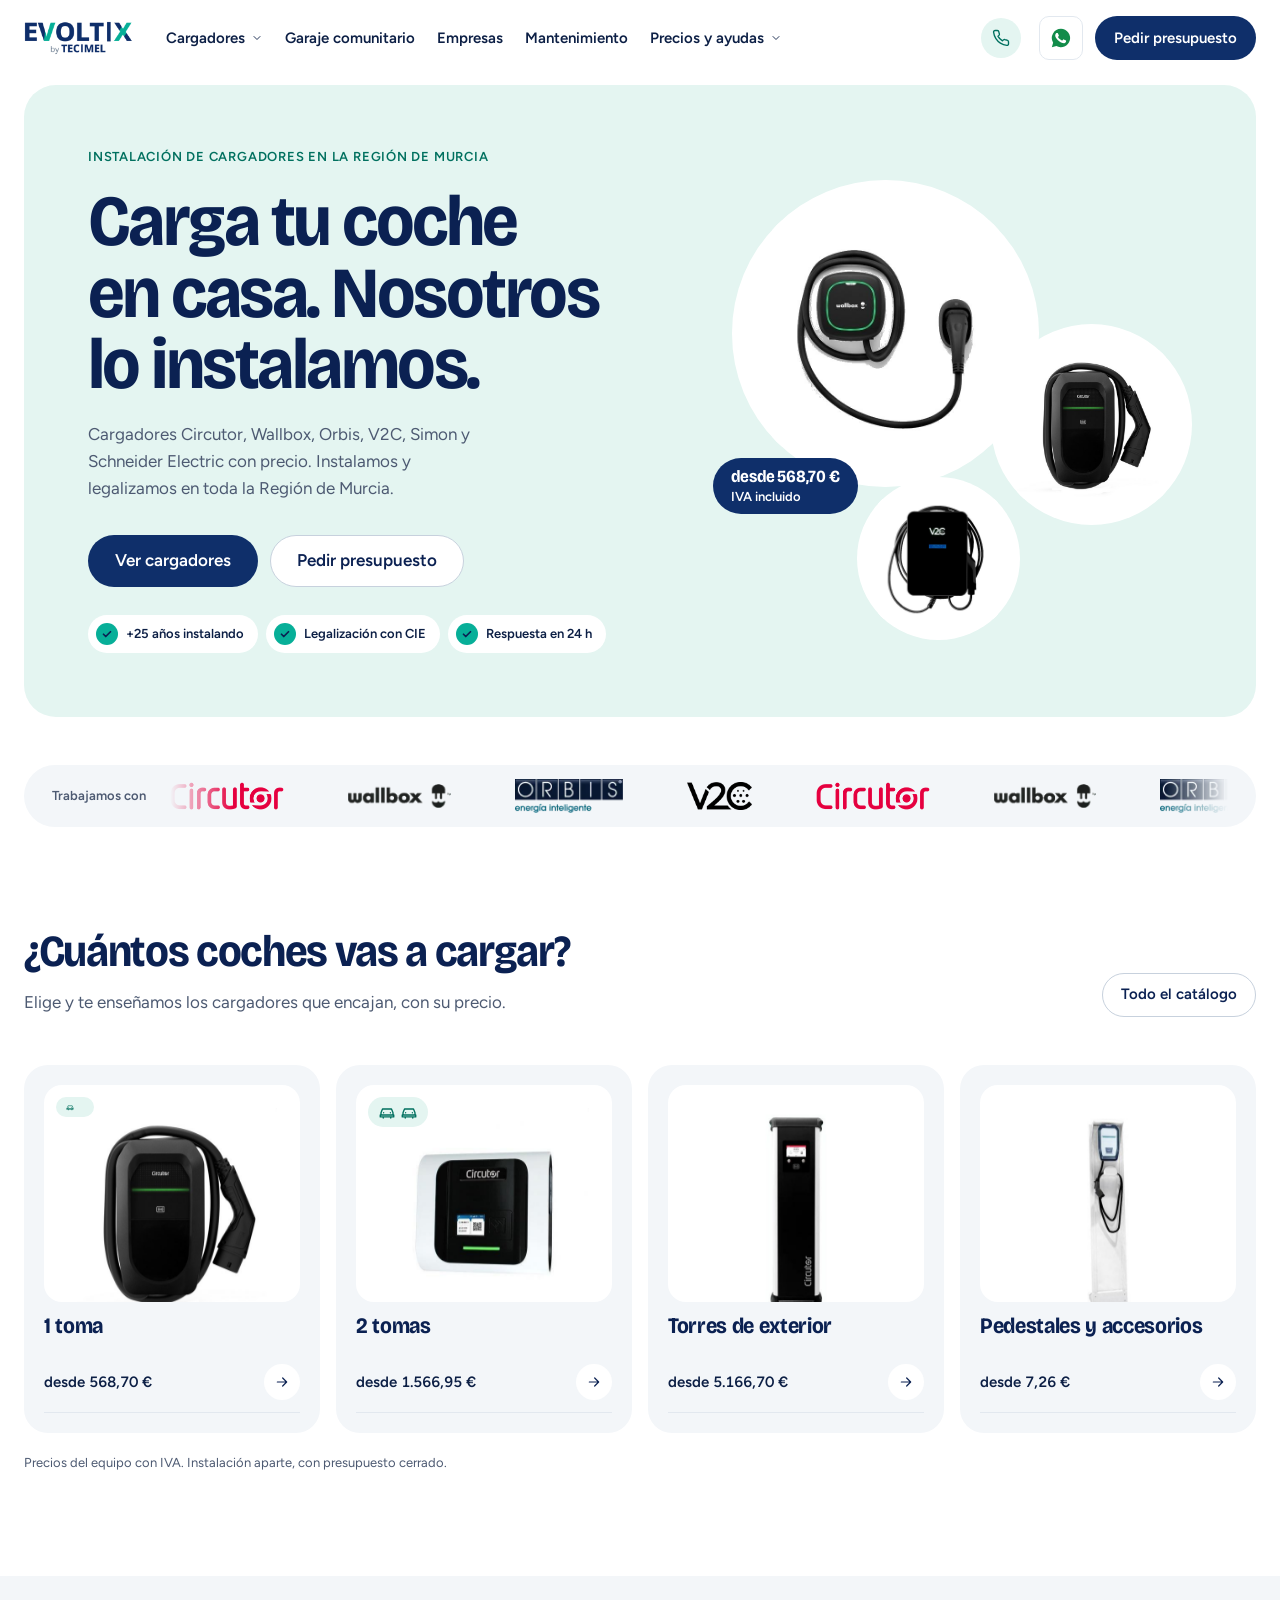
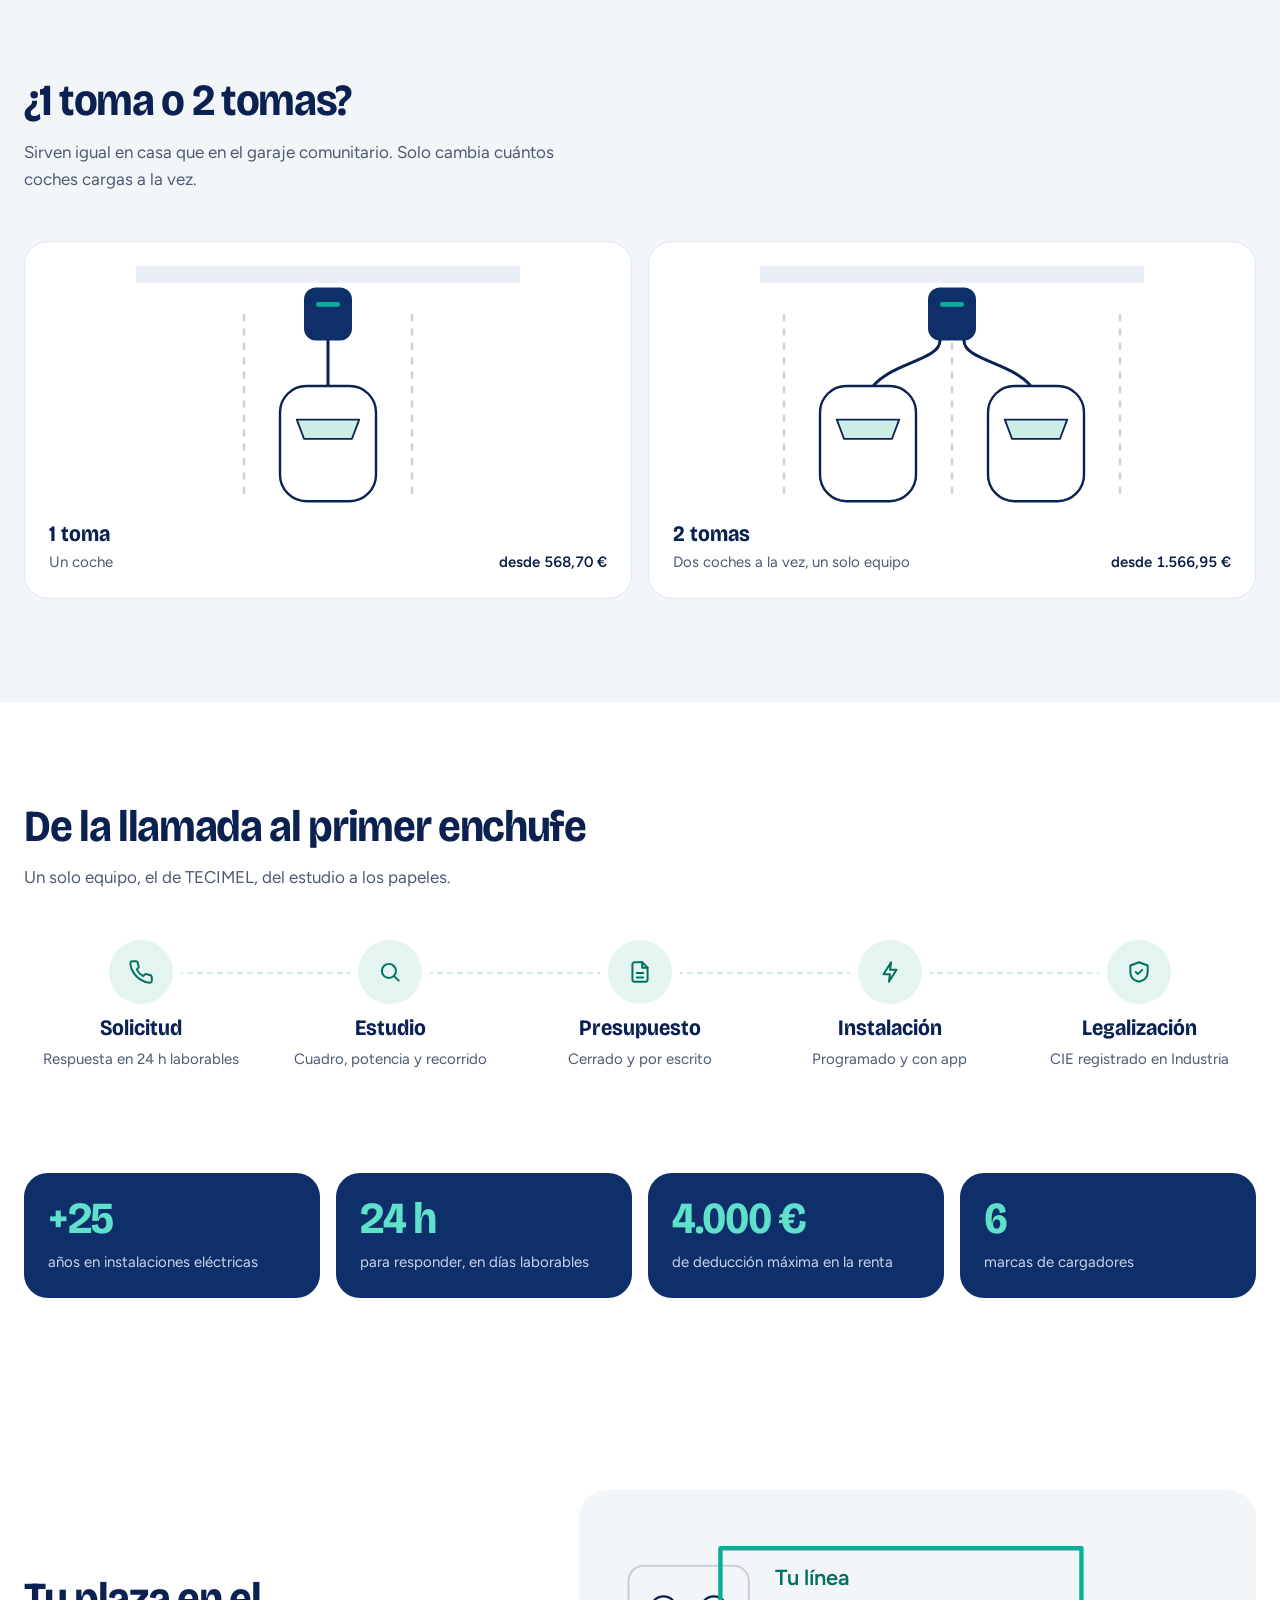
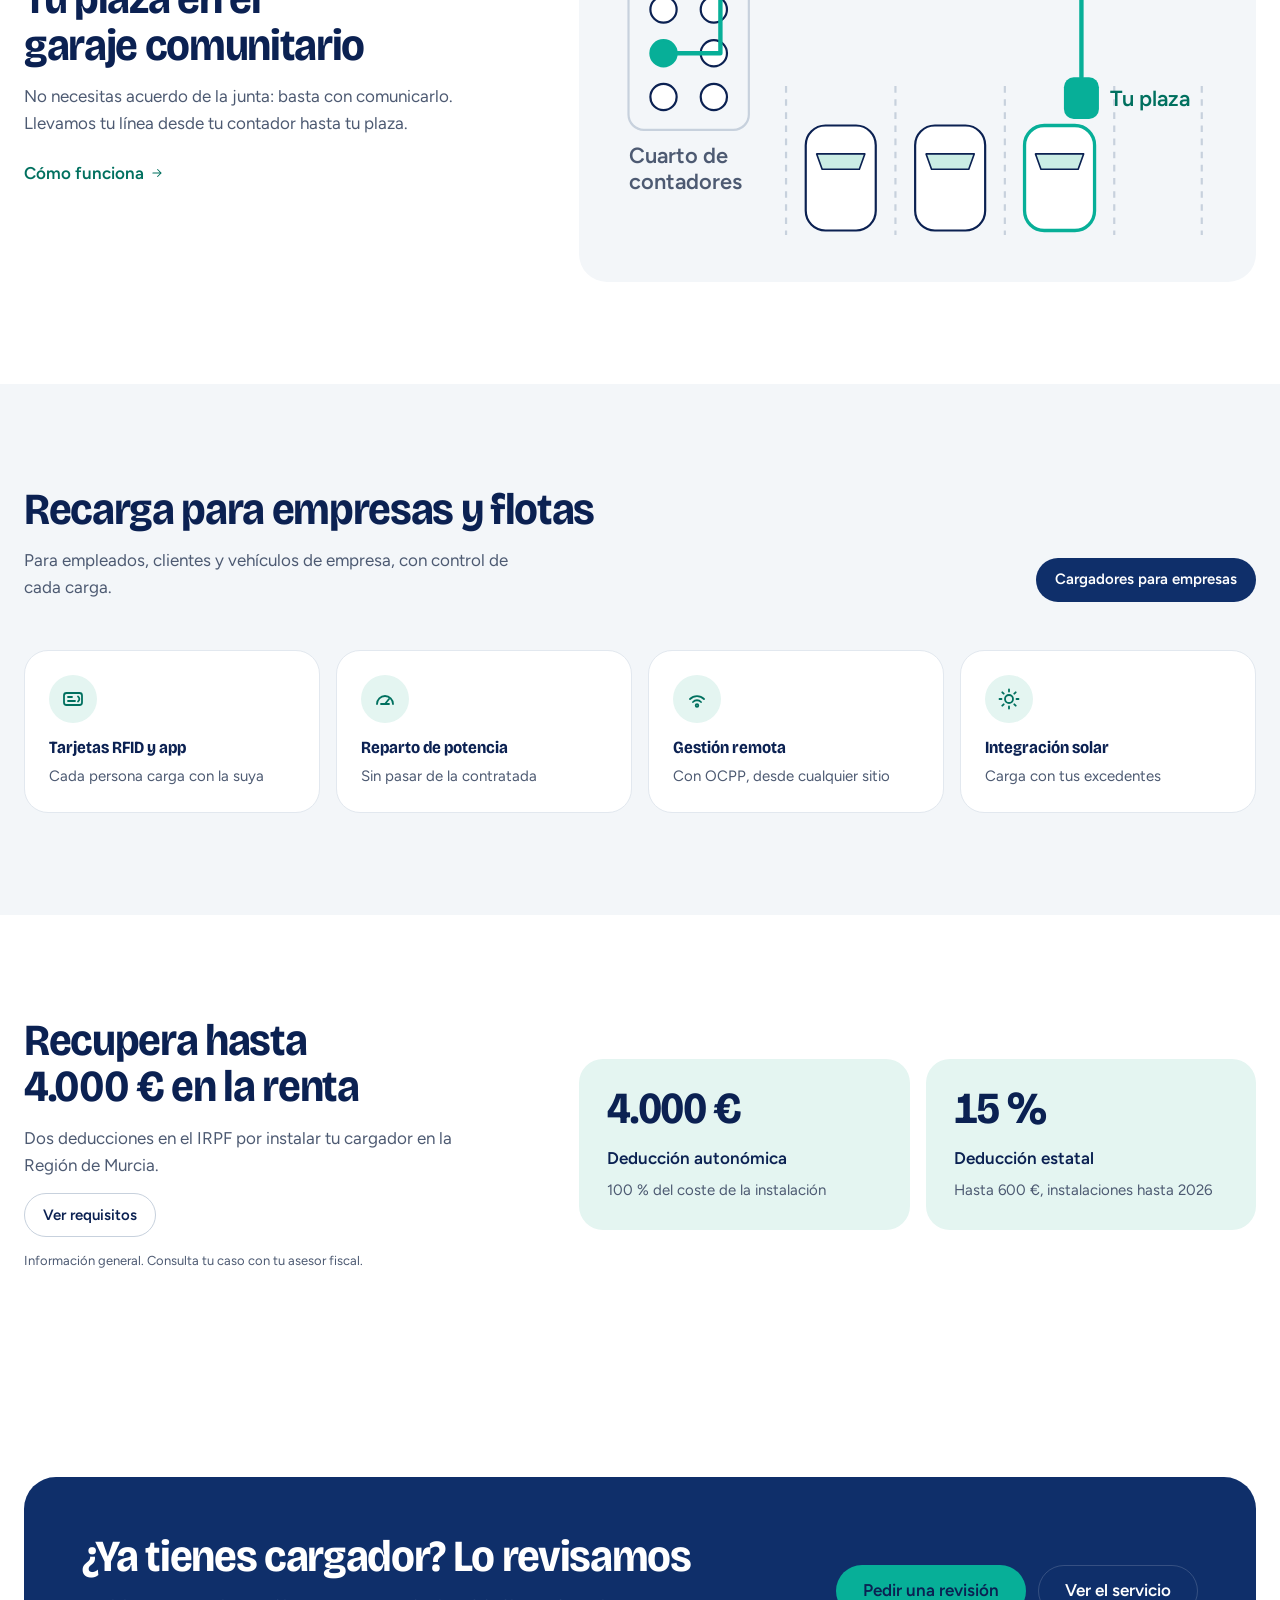
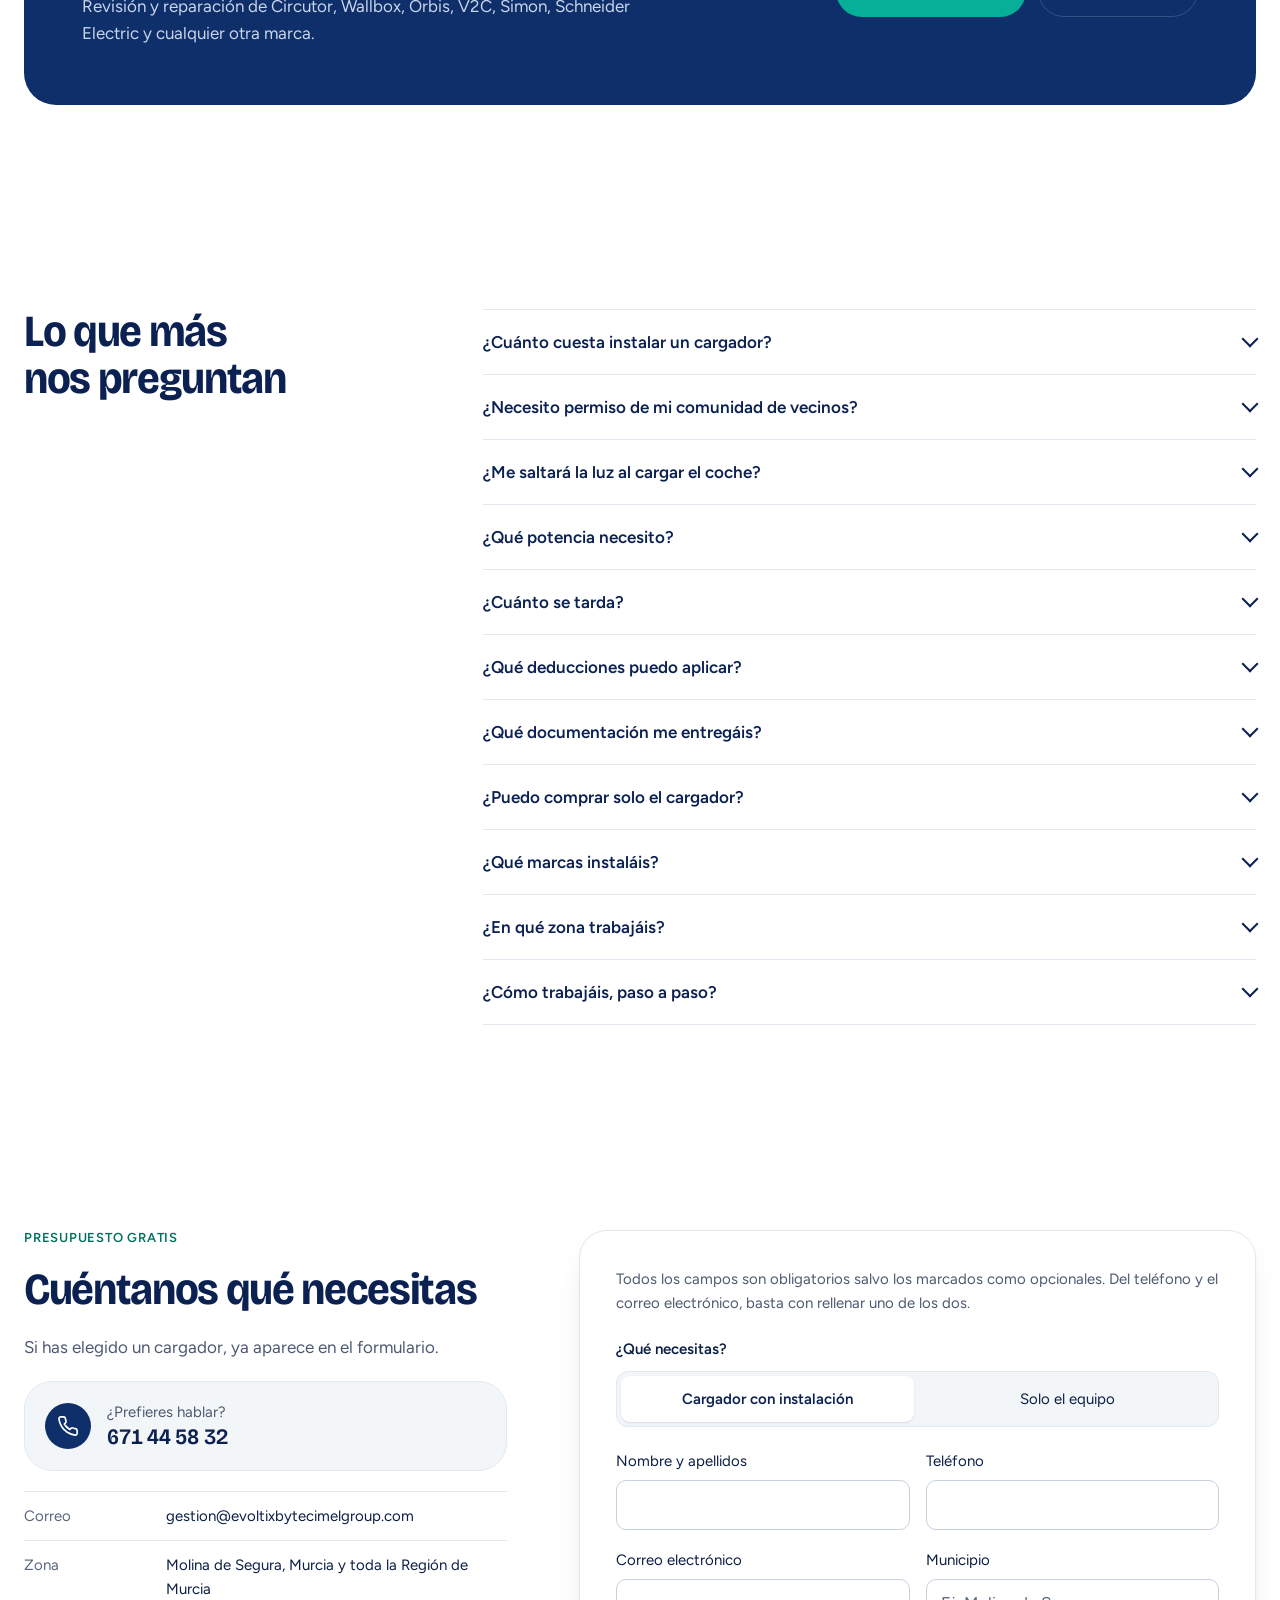
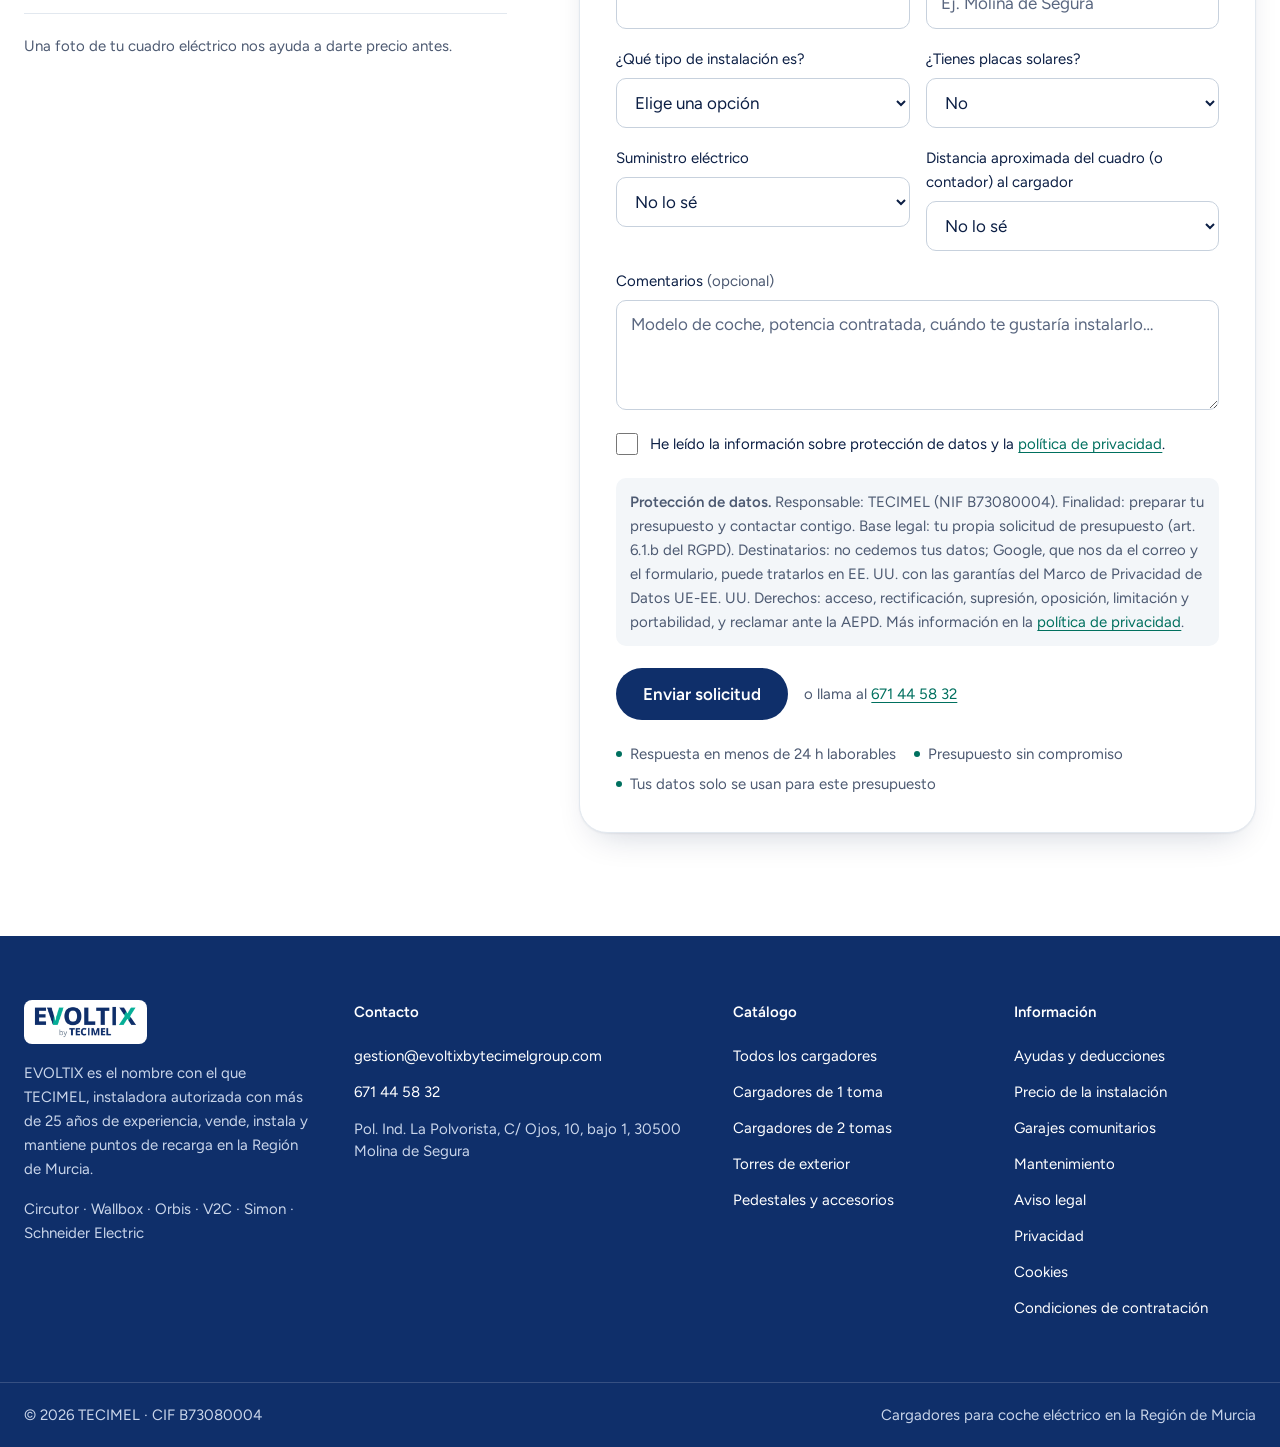
==== commit a0bb574f: "Rediseño B «Cercano y claro»: Bricolage Grotesque + Figtree, portada sin tarjetas de caso, textos a " ====
--- a/index.html
+++ b/index.html
@@ -5,7 +5,7 @@
 <meta name="viewport" content="width=device-width, initial-scale=1, viewport-fit=cover">
 <title>Instalación de cargadores para coche eléctrico en Murcia | EVOLTIX by TECIMEL</title>
 <meta name="claude:viewport-fit-sides" content="cover">
-<meta name="description" content="Instalación y mantenimiento de cargadores de coche eléctrico en Murcia. Circutor, Wallbox, Orbis y V2C con precio. Deducción de hasta 4.000 € en la renta.">
+<meta name="description" content="Instalación y mantenimiento de cargadores de coche eléctrico en Murcia. Circutor, Wallbox, Orbis, V2C, Simon y Schneider Electric. Deducción de hasta 4.000 €.">
 <link rel="canonical" href="https://evoltixbytecimelgroup.com/">
 <meta property="og:type" content="website">
 <meta property="og:url" content="https://evoltixbytecimelgroup.com/">
@@ -13,62 +13,54 @@
 <meta property="og:locale" content="es_ES">
 <meta name="twitter:card" content="summary_large_image">
 <meta property="og:title" content="Instalación de cargadores para coche eléctrico en Murcia | EVOLTIX by TECIMEL">
-<meta property="og:description" content="Instalación y mantenimiento de cargadores de coche eléctrico en Murcia. Circutor, Wallbox, Orbis y V2C con precio. Deducción de hasta 4.000 € en la renta.">
+<meta property="og:description" content="Instalación y mantenimiento de cargadores de coche eléctrico en Murcia. Circutor, Wallbox, Orbis, V2C, Simon y Schneider Electric. Deducción de hasta 4.000 €.">
 <meta property="og:image" content="https://evoltixbytecimelgroup.com/img/obras/obra-2.jpg">
-<meta name="theme-color" content="#061633">
+<meta name="theme-color" content="#0F2F6A">
 <link rel="icon" href="/favicon.ico" sizes="48x48">
 <link rel="icon" type="image/png" sizes="96x96" href="img/favicon-96.png">
 <link rel="icon" type="image/png" sizes="192x192" href="img/favicon-192.png">
 <link rel="apple-touch-icon" sizes="180x180" href="img/favicon-180.png">
-<link rel="preload" href="fonts/interdisplay-600.woff" as="font" type="font/woff" crossorigin>
+<link rel="preload" href="fonts/bricolage-700.woff" as="font" type="font/woff" crossorigin>
 <link rel="stylesheet" href="css/styles.css">
 <script type="application/ld+json">
-{"@context":"https://schema.org","@type":"Electrician","name":"EVOLTIX by TECIMEL","url":"https://evoltixbytecimelgroup.com/","logo":"https://evoltixbytecimelgroup.com/img/logo.png","email":"gestion@evoltixbytecimelgroup.com","telephone":"+34671445832","address":{"@type":"PostalAddress","streetAddress":"Pol. Ind. La Polvorista, C/ Ojos, 10, bajo 1","postalCode":"30500","addressLocality":"Molina de Segura","addressRegion":"Región de Murcia","addressCountry":"ES"},"areaServed":[{"@type":"AdministrativeArea","name":"Región de Murcia"},{"@type":"City","name":"Molina de Segura"},{"@type":"City","name":"Murcia"},{"@type":"City","name":"Alcantarilla"},{"@type":"City","name":"Las Torres de Cotillas"},{"@type":"City","name":"Alguazas"},{"@type":"City","name":"Lorquí"},{"@type":"City","name":"Ceutí"},{"@type":"City","name":"Archena"},{"@type":"City","name":"Santomera"},{"@type":"City","name":"Fortuna"},{"@type":"City","name":"Cieza"},{"@type":"City","name":"Mula"},{"@type":"City","name":"Alhama de Murcia"},{"@type":"City","name":"Totana"},{"@type":"City","name":"Lorca"},{"@type":"City","name":"Águilas"},{"@type":"City","name":"Mazarrón"},{"@type":"City","name":"Cartagena"},{"@type":"City","name":"Torre-Pacheco"},{"@type":"City","name":"San Javier"},{"@type":"City","name":"San Pedro del Pinatar"},{"@type":"City","name":"Los Alcázares"},{"@type":"City","name":"Yecla"},{"@type":"City","name":"Jumilla"},{"@type":"City","name":"Caravaca de la Cruz"}],"parentOrganization":{"@type":"Organization","name":"TECIMEL"}}
+{"@context":"https://schema.org","@type":"Electrician","name":"EVOLTIX by TECIMEL","url":"https://evoltixbytecimelgroup.com/","logo":"https://evoltixbytecimelgroup.com/img/logo.png","email":"gestion@evoltixbytecimelgroup.com","telephone":"+34671445832","address":{"@type":"PostalAddress","streetAddress":"Pol. Ind. La Polvorista, C/ Ojos, 10, bajo 1","postalCode":"30500","addressLocality":"Molina de Segura","addressRegion":"Región de Murcia","addressCountry":"ES"},"knowsAbout":["Circutor","Wallbox","Orbis","V2C","Simon","Schneider Electric","Puntos de recarga de vehículo eléctrico"],"areaServed":[{"@type":"AdministrativeArea","name":"Región de Murcia"},{"@type":"City","name":"Molina de Segura"},{"@type":"City","name":"Murcia"},{"@type":"City","name":"Alcantarilla"},{"@type":"City","name":"Las Torres de Cotillas"},{"@type":"City","name":"Alguazas"},{"@type":"City","name":"Lorquí"},{"@type":"City","name":"Ceutí"},{"@type":"City","name":"Archena"},{"@type":"City","name":"Santomera"},{"@type":"City","name":"Fortuna"},{"@type":"City","name":"Cieza"},{"@type":"City","name":"Mula"},{"@type":"City","name":"Alhama de Murcia"},{"@type":"City","name":"Totana"},{"@type":"City","name":"Lorca"},{"@type":"City","name":"Águilas"},{"@type":"City","name":"Mazarrón"},{"@type":"City","name":"Cartagena"},{"@type":"City","name":"Torre-Pacheco"},{"@type":"City","name":"San Javier"},{"@type":"City","name":"San Pedro del Pinatar"},{"@type":"City","name":"Los Alcázares"},{"@type":"City","name":"Yecla"},{"@type":"City","name":"Jumilla"},{"@type":"City","name":"Caravaca de la Cruz"}],"parentOrganization":{"@type":"Organization","name":"TECIMEL"}}
 </script>
 <script type="application/ld+json">
-{"@context":"https://schema.org","@type":"FAQPage","mainEntity":[{"@type":"Question","name":"¿Cuánto cuesta instalar un cargador?","acceptedAnswer":{"@type":"Answer","text":"El precio total es el del equipo más el de la instalación. El equipo tiene precio en el catálogo. La instalación depende sobre todo de la distancia entre el cuadro o el contador y el cargador, de si hay que pasar por zonas comunes, del estado de tu cuadro eléctrico y de si tu red es monofásica o trifásica. Te damos un presupuesto cerrado, gratis y por escrito antes de empezar."}},{"@type":"Question","name":"¿Necesito permiso de mi comunidad de vecinos?","acceptedAnswer":{"@type":"Answer","text":"No necesitas un acuerdo de la junta si el punto de recarga es para uso privado y va en tu plaza individual: basta con comunicarlo antes a la comunidad (artículo 17.5 de la Ley de Propiedad Horizontal). El coste de la instalación corre a tu cargo. Te indicamos cómo hacerlo."}},{"@type":"Question","name":"¿Me saltará la luz al cargar el coche?","acceptedAnswer":{"@type":"Answer","text":"Se evita con el control de potencia, también llamado balanceo dinámico: el cargador baja su consumo cuando la casa necesita más energía. La mayoría de los modelos del catálogo lo tienen, aunque no todos, así que te recomendamos uno adecuado para tu potencia contratada."}},{"@type":"Question","name":"¿Qué potencia necesito?","acceptedAnswer":{"@type":"Answer","text":"Depende de tu potencia contratada, de si tu red es monofásica o trifásica y de la potencia que admite tu coche. En una vivienda monofásica lo habitual son 7,4 kW; con red trifásica se puede llegar a 22 kW. Revisamos tu caso para que no pagues por una potencia que no vas a usar."}},{"@type":"Question","name":"¿Cuánto se tarda?","acceptedAnswer":{"@type":"Answer","text":"Respondemos a tu solicitud en menos de 24 horas laborables. El plazo de la instalación depende de la obra y del equipo elegido, y lo indicamos en el presupuesto."}},{"@type":"Question","name":"¿Qué deducciones puedo aplicar?","acceptedAnswer":{"@type":"Answer","text":"En la Región de Murcia hay una deducción autonómica del 100 % del coste, hasta 4.000 €, y una estatal del 15 %, hasta 600 €, para instalaciones terminadas hasta el 31 de diciembre de 2026. Tienen requisitos: por ejemplo, la finca o el garaje deben ser de tu propiedad y la estatal no admite pagos en efectivo. Consulta todos los requisitos y tu caso con tu asesor fiscal."}},{"@type":"Question","name":"¿Qué documentación me entregáis?","acceptedAnswer":{"@type":"Answer","text":"La factura detallada a tu nombre, el certificado de instalación eléctrica (CIE) registrado en Industria y la ficha técnica del cargador."}},{"@type":"Question","name":"¿Puedo comprar solo el cargador?","acceptedAnswer":{"@type":"Answer","text":"Sí. Elige «Solo el equipo» en el formulario y te preparamos el presupuesto. No hay pago en esta web: el encargo se cierra al aceptar el presupuesto por escrito. Consulta las condiciones de contratación."}},{"@type":"Question","name":"¿Reparáis cargadores que no habéis instalado vosotros?","acceptedAnswer":{"@type":"Answer","text":"Sí. Revisamos y reparamos cargadores de cualquier marca. Pide una revisión y cuéntanos qué le ocurre."}}]}
+{"@context":"https://schema.org","@type":"FAQPage","mainEntity":[{"@type":"Question","name":"¿Cuánto cuesta instalar un cargador?","acceptedAnswer":{"@type":"Answer","text":"El precio total es el del equipo más el de la instalación. El equipo tiene precio en el catálogo. La instalación depende sobre todo de la distancia entre el cuadro o el contador y el cargador, de si hay que pasar por zonas comunes, del estado de tu cuadro eléctrico y de si tu red es monofásica o trifásica. Te damos un presupuesto cerrado, gratis y por escrito antes de empezar."}},{"@type":"Question","name":"¿Necesito permiso de mi comunidad de vecinos?","acceptedAnswer":{"@type":"Answer","text":"No necesitas un acuerdo de la junta si el punto de recarga es para uso privado y va en tu plaza individual: basta con comunicarlo antes a la comunidad (artículo 17.5 de la Ley de Propiedad Horizontal). El coste de la instalación corre a tu cargo. Te indicamos cómo hacerlo."}},{"@type":"Question","name":"¿Me saltará la luz al cargar el coche?","acceptedAnswer":{"@type":"Answer","text":"Se evita con el control de potencia, también llamado balanceo dinámico: el cargador baja su consumo cuando la casa necesita más energía. La mayoría de los modelos del catálogo lo tienen, aunque no todos, así que te recomendamos uno adecuado para tu potencia contratada."}},{"@type":"Question","name":"¿Qué potencia necesito?","acceptedAnswer":{"@type":"Answer","text":"Depende de tu potencia contratada, de si tu red es monofásica o trifásica y de la potencia que admite tu coche. En una vivienda monofásica lo habitual son 7,4 kW; con red trifásica se puede llegar a 22 kW. Revisamos tu caso para que no pagues por una potencia que no vas a usar."}},{"@type":"Question","name":"¿Cuánto se tarda?","acceptedAnswer":{"@type":"Answer","text":"Respondemos a tu solicitud en menos de 24 horas laborables. El plazo de la instalación depende de la obra y del equipo elegido, y lo indicamos en el presupuesto."}},{"@type":"Question","name":"¿Qué deducciones puedo aplicar?","acceptedAnswer":{"@type":"Answer","text":"En la Región de Murcia hay una deducción autonómica del 100 % del coste, hasta 4.000 €, y una estatal del 15 %, hasta 600 €, para instalaciones terminadas hasta el 31 de diciembre de 2026. Tienen requisitos: por ejemplo, la finca o el garaje deben ser de tu propiedad y la estatal no admite pagos en efectivo. Consulta todos los requisitos y tu caso con tu asesor fiscal."}},{"@type":"Question","name":"¿Qué documentación me entregáis?","acceptedAnswer":{"@type":"Answer","text":"La factura detallada a tu nombre, el certificado de instalación eléctrica (CIE) registrado en Industria y la ficha técnica del cargador."}},{"@type":"Question","name":"¿Puedo comprar solo el cargador?","acceptedAnswer":{"@type":"Answer","text":"Sí. Elige «Solo el equipo» en el formulario y te preparamos el presupuesto. No hay pago en esta web: el encargo se cierra al aceptar el presupuesto por escrito. Consulta las condiciones de contratación."}},{"@type":"Question","name":"¿Qué marcas instaláis?","acceptedAnswer":{"@type":"Answer","text":"Circutor, Wallbox, Orbis, V2C, Simon y Schneider Electric. También revisamos y reparamos cargadores de otras marcas, aunque no los hayamos instalado nosotros."}},{"@type":"Question","name":"¿En qué zona trabajáis?","acceptedAnswer":{"@type":"Answer","text":"Tenemos la base en Molina de Segura, en el Polígono Industrial La Polvorista, y vamos a toda la Región de Murcia. TECIMEL lleva más de 25 años haciendo instalaciones eléctricas en la región."}},{"@type":"Question","name":"¿Cómo trabajáis, paso a paso?","acceptedAnswer":{"@type":"Answer","text":"Nos escribes o llamas y te respondemos en menos de 24 horas laborables. Revisamos tu cuadro, la potencia contratada y el recorrido del cable. Te damos un presupuesto cerrado por escrito, con el equipo y la instalación detallados. Montamos el cargador y lo dejamos programado con control de potencia, app y horarios. Al final, registramos el certificado CIE en Industria y te damos los papeles para la deducción."}}]}
 </script>
 <script type="application/ld+json">
-{"@context": "https://schema.org", "@graph": [{"@type": "Service", "name": "Instalación de cargadores de coche eléctrico", "serviceType": "Instalación de puntos de recarga de vehículo eléctrico", "url": "https://evoltixbytecimelgroup.com/", "areaServed": {"@type": "AdministrativeArea", "name": "Región de Murcia"}, "provider": {"@type": "Electrician", "name": "EVOLTIX by TECIMEL", "url": "https://evoltixbytecimelgroup.com/", "telephone": "+34671445832"}}, {"@type": "Service", "name": "Mantenimiento y reparación de cargadores de coche eléctrico", "serviceType": "Mantenimiento de puntos de recarga de vehículo eléctrico", "url": "https://evoltixbytecimelgroup.com/mantenimiento-cargador-coche-electrico", "areaServed": {"@type": "AdministrativeArea", "name": "Región de Murcia"}, "provider": {"@type": "Electrician", "name": "EVOLTIX by TECIMEL", "url": "https://evoltixbytecimelgroup.com/", "telephone": "+34671445832"}}]}
+{"@context": "https://schema.org", "@graph": [{"@type": "Service", "name": "Instalación de cargadores de coche eléctrico", "serviceType": "Instalación de puntos de recarga de vehículo eléctrico", "url": "https://evoltixbytecimelgroup.com/", "brand": [{"@type": "Brand", "name": "Circutor"}, {"@type": "Brand", "name": "Wallbox"}, {"@type": "Brand", "name": "Orbis"}, {"@type": "Brand", "name": "V2C"}, {"@type": "Brand", "name": "Simon"}, {"@type": "Brand", "name": "Schneider Electric"}], "areaServed": {"@type": "AdministrativeArea", "name": "Región de Murcia"}, "provider": {"@type": "Electrician", "name": "EVOLTIX by TECIMEL", "url": "https://evoltixbytecimelgroup.com/", "telephone": "+34671445832"}}, {"@type": "Service", "name": "Mantenimiento y reparación de cargadores de coche eléctrico", "serviceType": "Mantenimiento de puntos de recarga de vehículo eléctrico", "url": "https://evoltixbytecimelgroup.com/mantenimiento-cargador-coche-electrico", "brand": [{"@type": "Brand", "name": "Circutor"}, {"@type": "Brand", "name": "Wallbox"}, {"@type": "Brand", "name": "Orbis"}, {"@type": "Brand", "name": "V2C"}, {"@type": "Brand", "name": "Simon"}, {"@type": "Brand", "name": "Schneider Electric"}], "areaServed": {"@type": "AdministrativeArea", "name": "Región de Murcia"}, "provider": {"@type": "Electrician", "name": "EVOLTIX by TECIMEL", "url": "https://evoltixbytecimelgroup.com/", "telephone": "+34671445832"}}]}
 </script>
 </head>
 <body>
 <a class="skip" href="#main">Saltar al contenido</a>
+<svg width="0" height="0" style="position:absolute" aria-hidden="true" focusable="false"><defs><symbol id="i-chev" viewBox="0 0 24 24"><g fill="none" stroke="currentColor" stroke-width="1.8" stroke-linecap="round" stroke-linejoin="round"><path d="m6 9 6 6 6-6"/></g></symbol><symbol id="i-arrow" viewBox="0 0 24 24"><g fill="none" stroke="currentColor" stroke-width="1.8" stroke-linecap="round" stroke-linejoin="round"><path d="M5 12h14M13 6l6 6-6 6"/></g></symbol><symbol id="i-check" viewBox="0 0 24 24"><g fill="none" stroke="currentColor" stroke-width="1.8" stroke-linecap="round" stroke-linejoin="round"><path d="M5 12.5l4.5 4.5L19 7.5"/></g></symbol><symbol id="i-tel" viewBox="0 0 24 24"><g fill="none" stroke="currentColor" stroke-width="1.8" stroke-linecap="round" stroke-linejoin="round"><path d="M22 16.9v3a2 2 0 0 1-2.2 2 19.8 19.8 0 0 1-8.6-3.1 19.5 19.5 0 0 1-6-6A19.8 19.8 0 0 1 2.1 4.2 2 2 0 0 1 4.1 2h3a2 2 0 0 1 2 1.7c.1.9.4 1.8.7 2.7a2 2 0 0 1-.5 2.1L8 9.8a16 16 0 0 0 6 6l1.3-1.3a2 2 0 0 1 2.1-.4c.9.3 1.8.6 2.7.7a2 2 0 0 1 1.7 2z"/></g></symbol><symbol id="i-search" viewBox="0 0 24 24"><g fill="none" stroke="currentColor" stroke-width="1.8" stroke-linecap="round" stroke-linejoin="round"><circle cx="11" cy="11" r="6.5"/><path d="m20 20-4.2-4.2"/></g></symbol><symbol id="i-doc" viewBox="0 0 24 24"><g fill="none" stroke="currentColor" stroke-width="1.8" stroke-linecap="round" stroke-linejoin="round"><path d="M14 3H7a2 2 0 0 0-2 2v14a2 2 0 0 0 2 2h10a2 2 0 0 0 2-2V8z"/><path d="M14 3v5h5M9 13h6M9 17h6"/></g></symbol><symbol id="i-bolt" viewBox="0 0 24 24"><g fill="none" stroke="currentColor" stroke-width="1.8" stroke-linecap="round" stroke-linejoin="round"><path d="M13 3 6 14h6l-1 7 7-11h-6z"/></g></symbol><symbol id="i-shield" viewBox="0 0 24 24"><g fill="none" stroke="currentColor" stroke-width="1.8" stroke-linecap="round" stroke-linejoin="round"><path d="M12 3 20 6v6c0 5-3.5 8-8 9-4.5-1-8-4-8-9V6z"/><path d="m9 12 2 2 4-4"/></g></symbol><symbol id="i-car" viewBox="0 0 24 24"><g fill="none" stroke="currentColor" stroke-width="1.8" stroke-linecap="round" stroke-linejoin="round"><path d="M4 16v-3l2-5h12l2 5v3M3 16h18v2.5H3zM7 18.5V20M17 18.5V20M7.5 13h.01M16.5 13h.01"/></g></symbol><symbol id="i-card" viewBox="0 0 24 24"><g fill="none" stroke="currentColor" stroke-width="1.8" stroke-linecap="round" stroke-linejoin="round"><rect x="3" y="6" width="18" height="12" rx="2.5"/><path d="M7 10h4M7 14h7"/><path d="M17 9.5a3 3 0 0 1 0 5"/></g></symbol><symbol id="i-gauge" viewBox="0 0 24 24"><g fill="none" stroke="currentColor" stroke-width="1.8" stroke-linecap="round" stroke-linejoin="round"><path d="M4 17a8 8 0 1 1 16 0"/><path d="m12 17 4-5"/><path d="M8 17h8"/></g></symbol><symbol id="i-signal" viewBox="0 0 24 24"><g fill="none" stroke="currentColor" stroke-width="1.8" stroke-linecap="round" stroke-linejoin="round"><path d="M5 12a10 10 0 0 1 14 0M8 15a5.5 5.5 0 0 1 8 0"/><circle cx="12" cy="18.5" r="1.3"/></g></symbol><symbol id="i-sun" viewBox="0 0 24 24"><g fill="none" stroke="currentColor" stroke-width="1.8" stroke-linecap="round" stroke-linejoin="round"><circle cx="12" cy="12" r="4"/><path d="M12 2.5v2M12 19.5v2M2.5 12h2M19.5 12h2M5.3 5.3l1.4 1.4M17.3 17.3l1.4 1.4M5.3 18.7l1.4-1.4M17.3 6.7l1.4-1.4"/></g></symbol><symbol id="i-wrench" viewBox="0 0 24 24"><g fill="none" stroke="currentColor" stroke-width="1.8" stroke-linecap="round" stroke-linejoin="round"><path d="M14.5 6.5a4 4 0 0 0 5 5L12 19a2.1 2.1 0 0 1-3-3z"/><path d="M14.5 6.5 17 4l3 3-2.5 2.5"/></g></symbol><symbol id="i-plug" viewBox="0 0 24 24"><g fill="none" stroke="currentColor" stroke-width="1.8" stroke-linecap="round" stroke-linejoin="round"><path d="M9 2v5M15 2v5M6 7h12v4a6 6 0 0 1-12 0zM12 17v5"/></g></symbol><symbol id="i-pin" viewBox="0 0 24 24"><g fill="none" stroke="currentColor" stroke-width="1.8" stroke-linecap="round" stroke-linejoin="round"><path d="M12 21s-7-6.2-7-11.5a7 7 0 0 1 14 0C19 14.8 12 21 12 21z"/><circle cx="12" cy="9.5" r="2.5"/></g></symbol><symbol id="i-euro" viewBox="0 0 24 24"><g fill="none" stroke="currentColor" stroke-width="1.8" stroke-linecap="round" stroke-linejoin="round"><path d="M17 6.5A7 7 0 1 0 17 17.5M4 10h9M4 14h9"/></g></symbol><symbol id="i-key" viewBox="0 0 24 24"><g fill="none" stroke="currentColor" stroke-width="1.8" stroke-linecap="round" stroke-linejoin="round"><circle cx="8" cy="15" r="4"/><path d="m11 12 9-9M16 7l3 3"/></g></symbol><symbol id="i-people" viewBox="0 0 24 24"><g fill="none" stroke="currentColor" stroke-width="1.8" stroke-linecap="round" stroke-linejoin="round"><circle cx="9" cy="8" r="3.5"/><path d="M2.5 20a6.5 6.5 0 0 1 13 0M16 4.5a3.5 3.5 0 0 1 0 7M18 14a6.5 6.5 0 0 1 3.5 6"/></g></symbol><symbol id="i-home" viewBox="0 0 24 24"><g fill="none" stroke="currentColor" stroke-width="1.8" stroke-linecap="round" stroke-linejoin="round"><path d="M3 11 12 4l9 7v9a1 1 0 0 1-1 1h-5v-6H9v6H4a1 1 0 0 1-1-1z"/></g></symbol><symbol id="i-clock" viewBox="0 0 24 24"><g fill="none" stroke="currentColor" stroke-width="1.8" stroke-linecap="round" stroke-linejoin="round"><circle cx="12" cy="12" r="8.5"/><path d="M12 7.5V12l3 2"/></g></symbol><symbol id="i-cable" viewBox="0 0 24 24"><g fill="none" stroke="currentColor" stroke-width="1.8" stroke-linecap="round" stroke-linejoin="round"><path d="M7 3v4M11 3v4M5 7h8v3a4 4 0 0 1-8 0zM9 14v2a4 4 0 0 0 8 0V8a3 3 0 0 1 6 0"/></g></symbol><symbol id="i-refresh" viewBox="0 0 24 24"><g fill="none" stroke="currentColor" stroke-width="1.8" stroke-linecap="round" stroke-linejoin="round"><path d="M20 11A8 8 0 0 0 5.7 6.3L4 8M4 4v4h4M4 13a8 8 0 0 0 14.3 4.7L20 16M20 20v-4h-4"/></g></symbol><symbol id="i-alert" viewBox="0 0 24 24"><g fill="none" stroke="currentColor" stroke-width="1.8" stroke-linecap="round" stroke-linejoin="round"><path d="M12 3 2 20h20z"/><path d="M12 10v4M12 17h.01"/></g></symbol></defs></svg>
 <header class="mainbar" id="mainbar"><div class="wrap">
   <a class="logo" href="index.html" aria-label="EVOLTIX by TECIMEL, inicio"><img src="img/logo.png" alt="EVOLTIX by TECIMEL" width="116" height="36"></a>
   <nav class="nav" aria-label="Principal">
     <div class="dd">
-      <button type="button" aria-expanded="false" aria-controls="dd-cc">Casa y comunidad <svg width="12" height="12" viewBox="0 0 24 24" fill="none" stroke="currentColor" stroke-width="2.5" stroke-linecap="round" stroke-linejoin="round" aria-hidden="true"><path d="m6 9 6 6 6-6"/></svg></button>
-      <div class="dd-menu wide" id="dd-cc">
-        <p class="dd-note">Los mismos cargadores sirven para tu casa y para tu plaza en el garaje comunitario. Lo que cambia es cuántas tomas necesitas.</p>
-        <a href="index.html#casa"><b>Elegir mi cargador</b><span>Todos los modelos para casa y garaje comunitario, con su precio</span></a>
-        <a href="garaje-comunitario.html"><b>Instalar en garaje comunitario</b><span>Sin permiso de la junta: basta con comunicarlo por escrito</span></a>
-        <a href="catalogo.html#uso-casa-1"><b>Cargadores de 1 toma</b><span>Para un coche</span></a>
-        <a href="catalogo.html#uso-casa-2"><b>Cargadores de 2 tomas</b><span>Dos coches a la vez con un solo equipo</span></a>
+      <button type="button" aria-expanded="false" aria-controls="dd-cg">Cargadores <svg width="12" height="12" aria-hidden="true"><use href="#i-chev"/></svg></button>
+      <div class="dd-menu" id="dd-cg">
+        <a href="catalogo.html"><b>Todo el catálogo</b><span>6 marcas, con precio</span></a>
+        <a href="catalogo.html#uso-1"><b>Cargadores de 1 toma</b><span>Un coche</span></a>
+        <a href="catalogo.html#uso-2"><b>Cargadores de 2 tomas</b><span>Dos coches a la vez</span></a>
+        <a href="catalogo.html#uso-exterior"><b>Torres de exterior</b><span>Aparcamientos al aire libre</span></a>
+        <a href="catalogo.html#uso-accesorio"><b>Pedestales y accesorios</b><span>Pedestales y tarjetas RFID</span></a>
       </div>
     </div>
-    <a href="index.html#empresa">Empresas</a>
-    <div class="dd">
-      <button type="button" aria-expanded="false" aria-controls="dd-cg">Cargadores <svg width="12" height="12" viewBox="0 0 24 24" fill="none" stroke="currentColor" stroke-width="2.5" stroke-linecap="round" stroke-linejoin="round" aria-hidden="true"><path d="m6 9 6 6 6-6"/></svg></button>
-      <div class="dd-menu" id="dd-cg">
-        <a href="catalogo.html"><b>Todo el catálogo</b><span>Circutor, Wallbox, Orbis y V2C con precio</span></a>
-        <a href="catalogo.html#uso-1"><b>Cargadores de 1 toma</b><span>Para un coche, en casa o en el garaje comunitario</span></a>
-        <a href="catalogo.html#uso-2"><b>Cargadores de 2 tomas</b><span>Dos coches a la vez con un solo equipo</span></a>
-        <a href="catalogo.html#uso-exterior"><b>Torres de exterior</b><span>Postes de suelo para aparcamientos al aire libre</span></a>
-        <a href="catalogo.html#uso-accesorio"><b>Pedestales y accesorios</b><span>Pedestales de suelo y tarjetas RFID</span></a>
-      </div>
-    </div>
+    <a href="garaje-comunitario.html">Garaje comunitario</a>
+    <a href="index.html#empresas">Empresas</a>
     <a href="mantenimiento-cargador-coche-electrico.html">Mantenimiento</a>
     <div class="dd">
-      <button type="button" aria-expanded="false" aria-controls="dd-pa">Precios y ayudas <svg width="12" height="12" viewBox="0 0 24 24" fill="none" stroke="currentColor" stroke-width="2.5" stroke-linecap="round" stroke-linejoin="round" aria-hidden="true"><path d="m6 9 6 6 6-6"/></svg></button>
+      <button type="button" aria-expanded="false" aria-controls="dd-pa">Precios y ayudas <svg width="12" height="12" aria-hidden="true"><use href="#i-chev"/></svg></button>
       <div class="dd-menu" id="dd-pa">
         <a href="precio-instalacion-cargador.html"><b>Precio de la instalación</b><span>Qué incluye y de qué depende</span></a>
-        <a href="ayudas.html"><b>Ayudas y deducciones</b><span>Hasta 4.000 € en la renta en la Región de Murcia</span></a>
+        <a href="ayudas.html"><b>Ayudas y deducciones</b><span>Hasta 4.000 € en la renta</span></a>
       </div>
     </div>
   </nav>
   <div class="head-cta">
-    <a class="head-tel" data-tel-wrap href="tel:+34671445832" aria-label="Llamar al 671 44 58 32"><svg width="18" height="18" viewBox="0 0 24 24" fill="none" stroke="currentColor" stroke-width="2" stroke-linecap="round" stroke-linejoin="round" aria-hidden="true"><path d="M22 16.9v3a2 2 0 0 1-2.2 2 19.8 19.8 0 0 1-8.6-3.1 19.5 19.5 0 0 1-6-6A19.8 19.8 0 0 1 2.1 4.2 2 2 0 0 1 4.1 2h3a2 2 0 0 1 2 1.7c.1.9.4 1.8.7 2.7a2 2 0 0 1-.5 2.1L8 9.8a16 16 0 0 0 6 6l1.3-1.3a2 2 0 0 1 2.1-.4c.9.3 1.8.6 2.7.7a2 2 0 0 1 1.7 2z"/></svg><span data-tel>671 44 58 32</span></a>
+    <a class="head-tel" data-tel-wrap href="tel:+34671445832" aria-label="Llamar al 671 44 58 32"><span class="ic"><svg width="18" height="18" aria-hidden="true"><use href="#i-tel"/></svg></span><span data-tel>671 44 58 32</span></a>
     <a class="btn btn-primary btn-sm cta-long" href="#contacto">Pedir presupuesto</a>
     <a class="btn btn-primary btn-sm cta-short" href="#contacto">Presupuesto</a>
     <button class="menu-btn" type="button" aria-controls="mnav" aria-expanded="false" aria-label="Abrir menú"><svg width="22" height="22" viewBox="0 0 24 24" fill="none" stroke="currentColor" stroke-width="2" stroke-linecap="round" aria-hidden="true"><path d="M4 8h16M4 16h16"/></svg></button>
@@ -78,122 +70,160 @@
   <div class="mnav-top"><img src="img/logo.png" alt="EVOLTIX by TECIMEL" width="103" height="32"><button class="menu-btn" type="button" data-close style="display:grid" aria-label="Cerrar menú"><svg width="22" height="22" viewBox="0 0 24 24" fill="none" stroke="currentColor" stroke-width="2" stroke-linecap="round" aria-hidden="true"><path d="M6 6l12 12M18 6 6 18"/></svg></button></div>
   <div class="mnav-body">
     <a href="index.html">Inicio</a>
-    <div class="grp">Casa y comunidad</div>
-    <p class="grp-note">Los mismos cargadores sirven en casa y en el garaje comunitario: cambia el número de tomas.</p>
-    <a href="index.html#casa">Elegir mi cargador</a><a href="garaje-comunitario.html">Instalar en garaje comunitario</a><a href="catalogo.html#uso-casa-1">Cargadores de 1 toma</a><a href="catalogo.html#uso-casa-2">Cargadores de 2 tomas</a>
-    <div class="grp">Empresas</div>
-    <a href="index.html#empresa">Cargadores para empresas</a><a href="catalogo.html#uso-exterior">Torres de exterior</a>
-    <div class="grp">Cargadores y precios</div>
-    <a href="catalogo.html">Catálogo de cargadores</a><a href="precio-instalacion-cargador.html">Precio de la instalación</a><a href="ayudas.html">Ayudas y deducciones</a>
-    <div class="grp">Ya tengo cargador</div><a href="mantenimiento-cargador-coche-electrico.html">Mantenimiento y reparación</a>
-    <div class="grp">TECIMEL</div><a href="index.html#proceso">Cómo trabajamos</a>
+    <div class="grp">Cargadores</div>
+    <a href="catalogo.html">Todo el catálogo</a><a href="catalogo.html#uso-1">Cargadores de 1 toma</a><a href="catalogo.html#uso-2">Cargadores de 2 tomas</a><a href="catalogo.html#uso-exterior">Torres de exterior</a><a href="catalogo.html#uso-accesorio">Pedestales y accesorios</a>
+    <div class="grp">Servicios</div>
+    <a href="garaje-comunitario.html">Garaje comunitario</a><a href="index.html#empresas">Empresas y flotas</a><a href="mantenimiento-cargador-coche-electrico.html">Mantenimiento y reparación</a>
+    <div class="grp">Precios y ayudas</div>
+    <a href="precio-instalacion-cargador.html">Precio de la instalación</a><a href="ayudas.html">Ayudas y deducciones</a>
   </div>
   <div class="mnav-foot"><a class="btn btn-primary btn-lg" href="#contacto">Pedir presupuesto</a><a class="btn btn-secondary btn-lg" data-tel-wrap href="tel:+34671445832">Llamar al <span data-tel>671 44 58 32</span></a></div>
 </div>
 
 <main id="main" tabindex="-1">
-<!-- ========== MARCAS (barra animada) ========== -->
-<section class="brands-mq top" aria-label="Marcas que instalamos"><div class="wrap mq-lbl"><p class="mq-t">Instalamos, programamos y mantenemos</p></div>
-<div class="mq"><ul class="mq-track"><li><img src="img/marcas/circutor-logo.png" alt="Circutor" width="452" height="111" loading="lazy"></li><li><img src="img/marcas/wallbox-logo.png" alt="Wallbox" width="223" height="52" class="wallbox" loading="lazy"></li><li><img src="img/marcas/orbis-logo.png" alt="Orbis" width="222" height="70" class="orbis" loading="lazy"></li><li><img src="img/marcas/v2c-logo.png" alt="V2C" width="400" height="173" loading="lazy"></li><li aria-hidden="true"><img src="img/marcas/circutor-logo.png" alt="" width="452" height="111" loading="lazy"></li><li aria-hidden="true"><img src="img/marcas/wallbox-logo.png" alt="" width="223" height="52" class="wallbox" loading="lazy"></li><li aria-hidden="true"><img src="img/marcas/orbis-logo.png" alt="" width="222" height="70" class="orbis" loading="lazy"></li><li aria-hidden="true"><img src="img/marcas/v2c-logo.png" alt="" width="400" height="173" loading="lazy"></li><li aria-hidden="true"><img src="img/marcas/circutor-logo.png" alt="" width="452" height="111" loading="lazy"></li><li aria-hidden="true"><img src="img/marcas/wallbox-logo.png" alt="" width="223" height="52" class="wallbox" loading="lazy"></li><li aria-hidden="true"><img src="img/marcas/orbis-logo.png" alt="" width="222" height="70" class="orbis" loading="lazy"></li><li aria-hidden="true"><img src="img/marcas/v2c-logo.png" alt="" width="400" height="173" loading="lazy"></li><li aria-hidden="true"><img src="img/marcas/circutor-logo.png" alt="" width="452" height="111" loading="lazy"></li><li aria-hidden="true"><img src="img/marcas/wallbox-logo.png" alt="" width="223" height="52" class="wallbox" loading="lazy"></li><li aria-hidden="true"><img src="img/marcas/orbis-logo.png" alt="" width="222" height="70" class="orbis" loading="lazy"></li><li aria-hidden="true"><img src="img/marcas/v2c-logo.png" alt="" width="400" height="173" loading="lazy"></li></ul></div></section>
-
-<!-- ========== HERO: ¿dónde vas a cargar? El resultado cambia con el caso elegido ========== -->
-<section class="hero" id="caso" aria-labelledby="h1"><div class="wrap">
-  <div class="hero-head" data-enter>
-    <div class="hero-copy"><h1 id="h1"><span class="h1-kw">Instalación y mantenimiento de cargadores de coche eléctrico en Murcia</span> ¿Dónde vas a <em>cargar</em> tu coche?</h1></div>
-    <p class="lead">Elige dónde lo vas a instalar y te enseñamos los cargadores que encajan, con su precio. Tú eliges el modelo; nosotros lo instalamos, lo legalizamos y lo mantenemos en toda la Región de Murcia.</p>
-  </div>
-  <div class="cases" role="group" aria-label="Elige dónde vas a instalar el cargador" data-enter>
-    <button class="case" type="button" data-ambito="casa" aria-pressed="false" aria-controls="cargadores"><span class="tick" aria-hidden="true"><svg width="12" height="12" viewBox="0 0 24 24" fill="none" stroke="currentColor" stroke-width="4" stroke-linecap="round" stroke-linejoin="round"><path d="M20 6 9 17l-5-5"/></svg></span><span class="ct"><b>En casa o en el garaje comunitario</b><small>Chalet, vivienda o tu plaza en un garaje compartido. Cargadores de 1 o 2 tomas.</small><span class="go">Ver cargadores <svg width="16" height="16" viewBox="0 0 24 24" fill="none" stroke="currentColor" stroke-width="2.25" stroke-linecap="round" stroke-linejoin="round" aria-hidden="true"><path d="M12 5v14M6 13l6 6 6-6"/></svg></span></span><span class="pic"><img src="img/productos/circutor-ehome-5-cable.jpg" alt="" width="500" height="500" fetchpriority="high"><img src="img/productos/orbis-viaris-combi.jpg" alt="" width="500" height="500"></span></button>
-    <button class="case" type="button" data-ambito="empresa" aria-pressed="false" aria-controls="cargadores"><span class="tick" aria-hidden="true"><svg width="12" height="12" viewBox="0 0 24 24" fill="none" stroke="currentColor" stroke-width="4" stroke-linecap="round" stroke-linejoin="round"><path d="M20 6 9 17l-5-5"/></svg></span><span class="ct"><b>En mi empresa</b><small>Empleados, clientes, flota o aparcamiento exterior. Con tarjetas RFID y gestión remota.</small><span class="go">Ver cargadores <svg width="16" height="16" viewBox="0 0 24 24" fill="none" stroke="currentColor" stroke-width="2.25" stroke-linecap="round" stroke-linejoin="round" aria-hidden="true"><path d="M12 5v14M6 13l6 6 6-6"/></svg></span></span><span class="pic"><img src="img/productos/circutor-epark-gen4.jpg" alt="" width="500" height="500"><img src="img/productos/circutor-urban-t22-gen4.jpg" alt="" width="500" height="500"></span></button>
-  </div>
-</div></section>
-
-<!-- ========== CARGADORES: aparece al elegir casa/comunidad o empresa ========== -->
-<section class="section catalog home-cat" id="cargadores" aria-labelledby="hc-t" hidden><div class="wrap">
-  <div class="hc-head"><div><span class="eyebrow" data-hc="k">Casa y garaje comunitario</span><h2 id="hc-t" data-hc="t">Cargadores para tu casa o tu plaza de garaje</h2></div><p data-hc="p">Los mismos cargadores sirven en casa y en el garaje comunitario: lo que cambia es si cargas un coche (1 toma) o dos (2 tomas). Filtra por lo que necesitas y pide el precio con instalación.</p></div>
-  <div class="cat-layout">
-    <aside class="filters" id="filters" aria-label="Filtrar cargadores">
-      <div class="f-head"><b>Filtros</b><button class="btn btn-secondary btn-sm" type="button" data-f-close>Cerrar</button></div>
-      <div class="fgroup" data-filter="uso"><span class="flabel">Uso</span><p class="fhint">1 toma carga un coche; 2 tomas, dos a la vez. Sirven igual en casa que en un garaje comunitario.</p><button class="fopt" type="button" data-v="todos" aria-pressed="true">Todos</button><button class="fopt" type="button" data-v="1" aria-pressed="false">Cargadores de 1 toma</button><button class="fopt" type="button" data-v="2" aria-pressed="false">Cargadores de 2 tomas</button><button class="fopt" type="button" data-v="exterior" aria-pressed="false">Torres de exterior</button><button class="fopt" type="button" data-v="accesorio" aria-pressed="false">Pedestales y accesorios</button></div>
-      <div class="fgroup" data-filter="marca" id="f-marca"></div>
-      <div class="fgroup" data-filter="fase"><span class="flabel">Tipo de red</span><button class="fopt" type="button" data-v="todas" aria-pressed="true">Cualquiera</button><button class="fopt" type="button" data-v="mono" aria-pressed="false">Monofásica</button><button class="fopt" type="button" data-v="tri" aria-pressed="false">Trifásica</button></div>
-      <div class="fgroup" data-filter="extra"><span class="flabel">Prestaciones</span><button class="fopt" type="button" data-v="solar" aria-pressed="false">Carga solar<span class="ck"><svg width="10" height="10" viewBox="0 0 24 24" fill="none" stroke="currentColor" stroke-width="4" stroke-linecap="round" stroke-linejoin="round" aria-hidden="true"><path d="M20 6 9 17l-5-5"/></svg></span></button><button class="fopt" type="button" data-v="rfid" aria-pressed="false">Tarjetas RFID<span class="ck"><svg width="10" height="10" viewBox="0 0 24 24" fill="none" stroke="currentColor" stroke-width="4" stroke-linecap="round" stroke-linejoin="round" aria-hidden="true"><path d="M20 6 9 17l-5-5"/></svg></span></button><button class="fopt" type="button" data-v="ocpp" aria-pressed="false">OCPP<span class="ck"><svg width="10" height="10" viewBox="0 0 24 24" fill="none" stroke="currentColor" stroke-width="4" stroke-linecap="round" stroke-linejoin="round" aria-hidden="true"><path d="M20 6 9 17l-5-5"/></svg></span></button><button class="fopt" type="button" data-v="mid" aria-pressed="false">Contador MID<span class="ck"><svg width="10" height="10" viewBox="0 0 24 24" fill="none" stroke="currentColor" stroke-width="4" stroke-linecap="round" stroke-linejoin="round" aria-hidden="true"><path d="M20 6 9 17l-5-5"/></svg></span></button></div>
-      <button class="btn btn-primary btn-lg f-apply" type="button" data-f-close id="f-apply">Ver resultados</button>
-    </aside>
-    <div>
-      <div class="cat-search"><label class="visually-hidden" for="q">Buscar en el catálogo</label>
-        <svg width="18" height="18" viewBox="0 0 24 24" fill="none" stroke="currentColor" stroke-width="2" stroke-linecap="round" aria-hidden="true"><circle cx="11" cy="11" r="7"/><path d="m20 20-3.5-3.5"/></svg>
-        <input type="search" id="q" placeholder="Busca por modelo, marca o referencia (ej. Pulsar, V25530)" autocomplete="off" enterkeyhint="search"></div>
-      <div class="chips-on" id="chips-on" aria-live="polite"></div>
-      <div class="cat-top">
-        <button class="btn btn-secondary btn-sm f-toggle" type="button" aria-controls="filters" aria-expanded="false">Filtros</button>
-        <span id="count" aria-live="polite"></span>
-        <label>Ordenar <select id="f-orden"><option value="rel">Recomendados</option><option value="asc">Precio: menor a mayor</option><option value="desc">Precio: mayor a menor</option></select></label>
-      </div>
-      <h3 class="visually-hidden">Cargadores y accesorios</h3>
-      <div class="grid" id="grid"></div>
-    </div>
-  </div>
-  <p class="cat-note">¿No sabes cuál elegir? <a href="#contacto">Cuéntanos dónde lo quieres poner</a> y te recomendamos el equipo que encaja con tu instalación. También puedes ver <a href="catalogo.html">el catálogo completo</a>.</p>
-</div></section>
-
-<!-- ========== DATOS DE CONFIANZA ========== -->
-<section class="proof" aria-label="Por qué TECIMEL"><div class="wrap">
-  <div><b>+25 años</b><span>TECIMEL, instaladora eléctrica en Molina de Segura</span></div>
-  <div><b>&lt; 24&nbsp;h</b><span>de respuesta en días laborables</span></div>
-  <div><b>CIE</b><span>certificado de instalación incluido</span></div>
-  <div><b>4 marcas</b><span>Circutor, Wallbox, Orbis y V2C</span></div>
-</div></section>
-
-<!-- ========== PROCESO: la instalación se «carga» paso a paso ========== -->
-<section class="section band proc-sec" id="proceso" aria-labelledby="proc-t"><div class="wrap">
-  <div class="sec-head split"><div class="sh"><span class="eyebrow">Cómo trabajamos</span><h2 id="proc-t">Cómo instalamos tu cargador: cinco pasos, un solo instalador</h2></div><p class="lead">TECIMEL lleva más de 25 años haciendo instalaciones eléctricas en la Región de Murcia. Del estudio a los papeles para Hacienda, todo lo hace el mismo equipo.</p></div>
-  <div class="proc-meter" aria-hidden="true"><span class="bat"><i data-bat></i></span><span>Tu instalación</span><b data-pct>20&nbsp;%</b><span class="ready" data-ready>Lista para cargar</span></div>
-  <div class="proc" data-proc style="--p:0">
-    <div class="track" aria-hidden="true"><i class="run"></i></div>
-    <ol>
-    <li class="on"><button class="pstep" type="button" data-i="0" aria-current="step"><span class="node" aria-hidden="true"><svg width="24" height="24" viewBox="0 0 24 24" fill="none" stroke="currentColor" stroke-width="1.8" stroke-linecap="round" stroke-linejoin="round"><path d="M21 12a8 8 0 0 1-11.6 7.1L4 20l1-4.6A8 8 0 1 1 21 12z"/><path d="M8.5 12h.01M12 12h.01M15.5 12h.01"/></svg></span><span class="num">01</span><span class="pt">Solicitud</span><p>Nos escribes o llamas y te respondemos en menos de 24&nbsp;h laborables.</p></button></li>
-    <li><button class="pstep" type="button" data-i="1"><span class="node" aria-hidden="true"><svg width="24" height="24" viewBox="0 0 24 24" fill="none" stroke="currentColor" stroke-width="1.8" stroke-linecap="round" stroke-linejoin="round"><rect x="5" y="3" width="14" height="18" rx="2"/><path d="M9 7h6M9 11h6M9 15h3"/></svg></span><span class="num">02</span><span class="pt">Estudio</span><p>Revisamos tu cuadro, la potencia contratada y el recorrido del cable.</p></button></li>
-    <li><button class="pstep" type="button" data-i="2"><span class="node" aria-hidden="true"><svg width="24" height="24" viewBox="0 0 24 24" fill="none" stroke="currentColor" stroke-width="1.8" stroke-linecap="round" stroke-linejoin="round"><path d="M14 3H7a2 2 0 0 0-2 2v14a2 2 0 0 0 2 2h10a2 2 0 0 0 2-2V8z"/><path d="M14 3v5h5"/><path d="M14.8 12.6a3 3 0 1 0 0 3.8M9.5 13.6h3.5M9.5 15.4h3.5"/></svg></span><span class="num">03</span><span class="pt">Presupuesto cerrado</span><p>Por escrito, con el equipo y la instalación detallados. Sin sorpresas.</p></button></li>
-    <li><button class="pstep" type="button" data-i="3"><span class="node" aria-hidden="true"><svg width="24" height="24" viewBox="0 0 24 24" fill="none" stroke="currentColor" stroke-width="1.8" stroke-linecap="round" stroke-linejoin="round"><path d="M9 2v5M15 2v5M6 7h12v4a6 6 0 0 1-12 0zM12 17v5"/></svg></span><span class="num">04</span><span class="pt">Instalación y programación</span><p>Montamos el cargador y lo dejamos con control de potencia, app y horarios.</p></button></li>
-    <li><button class="pstep" type="button" data-i="4"><span class="node" aria-hidden="true"><svg width="24" height="24" viewBox="0 0 24 24" fill="none" stroke="currentColor" stroke-width="1.8" stroke-linecap="round" stroke-linejoin="round"><path d="M12 3 20 6v6c0 5-3.5 8-8 9-4.5-1-8-4-8-9V6z"/><path d="m9 12 2 2 4-4"/></svg></span><span class="num">05</span><span class="pt">Legalización</span><p>Certificado CIE registrado en Industria y papeles para la deducción.</p></button></li>
-    </ol>
-  </div>
-</div></section>
-
-<!-- ========== AYUDAS Y DEDUCCIONES ========== -->
-<section class="section tint" aria-labelledby="aid-t"><div class="wrap aid2">
-  <div class="sec-head flush"><span class="eyebrow">Ayudas y deducciones</span><h2 id="aid-t">Recupera hasta 4.000&nbsp;€ en la renta</h2><p class="lead">Por instalar tu cargador en la Región de Murcia hay dos deducciones en el IRPF. Te damos la factura y el certificado que necesitas.</p>
-    <div class="actions"><a class="btn btn-secondary" href="ayudas.html">Ver requisitos</a></div>
-    <p class="note">Información general. Consulta tu caso con tu asesor fiscal.</p></div>
+
+<!-- ========== HÉROE: tarjeta menta con los cargadores y los dos accesos ========== -->
+<section class="hero" aria-labelledby="h1"><div class="wrap">
+  <div class="hcard">
+    <div class="hcopy" data-enter>
+      <p class="eyebrow">Instalación de cargadores en la Región de Murcia</p>
+      <h1 id="h1">Carga tu coche en casa. Nosotros lo instalamos.</h1>
+      <p class="lead">Cargadores Circutor, Wallbox, Orbis, V2C, Simon y Schneider Electric con precio. Instalamos y legalizamos en toda la Región de Murcia.</p>
+      <div class="actions"><a class="btn btn-primary btn-lg" href="catalogo.html">Ver cargadores</a><a class="btn btn-secondary btn-lg" href="#contacto">Pedir presupuesto</a></div>
+      <ul class="chips" aria-label="Garantías">
+        <li class="chip"><i aria-hidden="true"><svg width="12" height="12" viewBox="0 0 24 24" fill="none" stroke="currentColor" stroke-width="3.5" stroke-linecap="round" stroke-linejoin="round"><path d="M5 12.5l4.5 4.5L19 7.5"/></svg></i>+25 años instalando</li>
+        <li class="chip"><i aria-hidden="true"><svg width="12" height="12" viewBox="0 0 24 24" fill="none" stroke="currentColor" stroke-width="3.5" stroke-linecap="round" stroke-linejoin="round"><path d="M5 12.5l4.5 4.5L19 7.5"/></svg></i>Legalización con CIE</li>
+        <li class="chip"><i aria-hidden="true"><svg width="12" height="12" viewBox="0 0 24 24" fill="none" stroke="currentColor" stroke-width="3.5" stroke-linecap="round" stroke-linejoin="round"><path d="M5 12.5l4.5 4.5L19 7.5"/></svg></i>Respuesta en 24&nbsp;h</li>
+      </ul>
+    </div>
+    <div class="stage" data-enter>
+      <a class="disc d1" href="catalogo.html#p-WAL-01" aria-label="Ver Wallbox Pulsar Max"><img src="img/productos/wallbox-pulsar-max.jpg" alt="Cargador Wallbox Pulsar Max" width="500" height="500" fetchpriority="high"></a>
+      <a class="disc d2" href="catalogo.html#p-CIR-01" aria-label="Ver Circutor eHome 5"><img src="img/productos/circutor-ehome-5-cable.jpg" alt="Cargador Circutor eHome 5" width="500" height="500"></a>
+      <a class="disc d3" href="catalogo.html#p-V2C-01" aria-label="Ver V2C Trydan"><img src="img/productos/v2c-trydan.jpg" alt="Cargador V2C Trydan" width="500" height="500"></a>
+      <p class="pill"><b data-price="min">desde 568,70&nbsp;€</b>IVA incluido</p>
+    </div>
+  </div>
+</div></section>
+
+<!-- ========== MARCAS: barra animada; Simon y Schneider Electric aparecen solos cuando existan sus logos ========== -->
+<section class="mq-wrap" aria-label="Marcas que instalamos"><div class="wrap"><div class="mq-strip">
+  <p class="mq-t">Trabajamos con</p>
+  <div class="mq"><ul class="mq-track" data-brands><li><img src="img/marcas/circutor-logo.png" alt="Circutor" width="452" height="111" loading="lazy"></li><li><img src="img/marcas/wallbox-logo.png" alt="Wallbox" width="223" height="52" class="wallbox" loading="lazy"></li><li><img src="img/marcas/orbis-logo.png" alt="Orbis" width="222" height="70" class="orbis" loading="lazy"></li><li><img src="img/marcas/v2c-logo.png" alt="V2C" width="400" height="173" loading="lazy"></li></ul></div>
+</div></div></section>
+
+<!-- ========== USOS: acceso directo al catálogo filtrado ========== -->
+<section class="section" id="cargadores" aria-labelledby="uso-t"><div class="wrap">
+  <div class="sec-head split"><div class="sh"><h2 id="uso-t">¿Cuántos coches vas a cargar?</h2><p class="lead">Elige y te enseñamos los cargadores que encajan, con su precio.</p></div><a class="btn btn-secondary btn-sm" href="catalogo.html">Todo el catálogo</a></div>
+  <ul class="uses">
+    <li><a class="use" href="catalogo.html#uso-1"><span class="ph"><span class="cars" aria-hidden="true"><svg width="18" height="18"><use href="#i-car"/></svg></span><img src="img/productos/circutor-ehome-5-cable.jpg" alt="" width="500" height="500" loading="lazy"></span><b>1 toma</b><span class="row"><span data-price="uso:1">desde 568,70&nbsp;€</span><span class="go" aria-hidden="true"><svg width="16" height="16"><use href="#i-arrow"/></svg></span></span></a></li>
+    <li><a class="use" href="catalogo.html#uso-2"><span class="ph"><span class="cars" aria-hidden="true"><svg width="18" height="18"><use href="#i-car"/></svg><svg width="18" height="18"><use href="#i-car"/></svg></span><img src="img/productos/circutor-epark-gen4.jpg" alt="" width="500" height="500" loading="lazy"></span><b>2 tomas</b><span class="row"><span data-price="uso:2">desde 1.566,95&nbsp;€</span><span class="go" aria-hidden="true"><svg width="16" height="16"><use href="#i-arrow"/></svg></span></span></a></li>
+    <li><a class="use" href="catalogo.html#uso-exterior"><span class="ph"><img src="img/productos/circutor-urban-t22-gen4.jpg" alt="" width="500" height="500" loading="lazy"></span><b>Torres de exterior</b><span class="row"><span data-price="uso:exterior">desde 5.166,70&nbsp;€</span><span class="go" aria-hidden="true"><svg width="16" height="16"><use href="#i-arrow"/></svg></span></span></a></li>
+    <li><a class="use" href="catalogo.html#uso-accesorio"><span class="ph"><img src="img/productos/circutor-pd10-fm1.jpg" alt="" width="500" height="500" loading="lazy"></span><b>Pedestales y accesorios</b><span class="row"><span data-price="uso:accesorio">desde 7,26&nbsp;€</span><span class="go" aria-hidden="true"><svg width="16" height="16"><use href="#i-arrow"/></svg></span></span></a></li>
+  </ul>
+  <p class="note uses-note">Precios del equipo con IVA. Instalación aparte, con presupuesto cerrado.</p>
+</div></section>
+
+<!-- ========== 1 TOMA FRENTE A 2 TOMAS ========== -->
+<section class="section tint" aria-labelledby="vs-t"><div class="wrap">
+  <div class="sec-head"><h2 id="vs-t">¿1 toma o 2 tomas?</h2><p class="lead">Sirven igual en casa que en el garaje comunitario. Solo cambia cuántos coches cargas a la vez.</p></div>
+  <div class="vs">
+    <a class="vs-card" href="catalogo.html#uso-1">
+      <svg class="vs-svg" viewBox="0 0 320 200" role="img" aria-label="Un cargador en la pared y un coche en su plaza">
+        <rect class="s-wall" x="0" y="0" width="320" height="14"/>
+        <path class="s-bay" d="M90 40v150M230 40v150"/>
+        <rect class="s-box" x="140" y="18" width="40" height="44" rx="10"/><rect class="s-led" x="150" y="30" width="20" height="4" rx="2"/>
+        <path class="s-cable" d="M160 62c0 24 0 30 0 44"/>
+        <g class="s-car" transform="translate(120 100)"><rect width="80" height="96" rx="22"/><path d="M14 28h52l-6 16H20z"/></g>
+      </svg>
+      <span class="vs-t"><b>1 toma</b><span>Un coche</span></span>
+      <span class="vs-p" data-price="uso:1">desde 568,70&nbsp;€</span>
+    </a>
+    <a class="vs-card" href="catalogo.html#uso-2">
+      <svg class="vs-svg" viewBox="0 0 320 200" role="img" aria-label="Un cargador en la pared y dos coches, uno a cada lado">
+        <rect class="s-wall" x="0" y="0" width="320" height="14"/>
+        <path class="s-bay" d="M20 40v150M160 40v150M300 40v150"/>
+        <rect class="s-box" x="140" y="18" width="40" height="44" rx="10"/><rect class="s-led" x="150" y="30" width="20" height="4" rx="2"/>
+        <path class="s-cable" d="M150 62c0 18-46 18-60 44M170 62c0 18 46 18 60 44"/>
+        <g class="s-car" transform="translate(50 100)"><rect width="80" height="96" rx="22"/><path d="M14 28h52l-6 16H20z"/></g>
+        <g class="s-car" transform="translate(190 100)"><rect width="80" height="96" rx="22"/><path d="M14 28h52l-6 16H20z"/></g>
+      </svg>
+      <span class="vs-t"><b>2 tomas</b><span>Dos coches a la vez, un solo equipo</span></span>
+      <span class="vs-p" data-price="uso:2">desde 1.566,95&nbsp;€</span>
+    </a>
+  </div>
+</div></section>
+
+<!-- ========== PROCESO ========== -->
+<section class="section" id="proceso" aria-labelledby="proc-t"><div class="wrap">
+  <div class="sec-head"><h2 id="proc-t">De la llamada al primer enchufe</h2><p class="lead">Un solo equipo, el de TECIMEL, del estudio a los papeles.</p></div>
+  <ol class="steps">
+    <li><span class="ic" aria-hidden="true"><svg width="26" height="26"><use href="#i-tel"/></svg></span><b>Solicitud</b><span>Respuesta en 24&nbsp;h laborables</span></li>
+    <li><span class="ic" aria-hidden="true"><svg width="26" height="26"><use href="#i-search"/></svg></span><b>Estudio</b><span>Cuadro, potencia y recorrido</span></li>
+    <li><span class="ic" aria-hidden="true"><svg width="26" height="26"><use href="#i-doc"/></svg></span><b>Presupuesto</b><span>Cerrado y por escrito</span></li>
+    <li><span class="ic" aria-hidden="true"><svg width="26" height="26"><use href="#i-bolt"/></svg></span><b>Instalación</b><span>Programado y con app</span></li>
+    <li><span class="ic" aria-hidden="true"><svg width="26" height="26"><use href="#i-shield"/></svg></span><b>Legalización</b><span>CIE registrado en Industria</span></li>
+  </ol>
+</div></section>
+
+<!-- ========== CIFRAS ========== -->
+<section class="nums-sec" aria-labelledby="nums-t"><div class="wrap">
+  <h2 class="visually-hidden" id="nums-t">TECIMEL en cifras</h2>
+  <ul class="nums">
+    <li><b>+25</b><span>años en instalaciones eléctricas</span></li>
+    <li><b>24&nbsp;h</b><span>para responder, en días laborables</span></li>
+    <li><b>4.000&nbsp;€</b><span>de deducción máxima en la renta</span></li>
+    <li><b>6</b><span>marcas de cargadores</span></li>
+  </ul>
+</div></section>
+
+<!-- ========== GARAJE COMUNITARIO: esquema de la instalación ========== -->
+<section class="section" id="comunidad" aria-labelledby="gc-t"><div class="wrap split2">
+  <div class="sec-head flush"><h2 id="gc-t">Tu plaza en el garaje comunitario</h2><p class="lead">No necesitas acuerdo de la junta: basta con comunicarlo. Llevamos tu línea desde tu contador hasta tu plaza.</p><a class="tlink" href="garaje-comunitario.html">Cómo funciona <svg class="arr" width="14" height="14"><use href="#i-arrow"/></svg></a></div>
+  <figure class="scheme">
+    <svg viewBox="0 0 560 300" role="img" aria-labelledby="gc-svg-t">
+      <title id="gc-svg-t">Esquema: tu línea sale de tu contador en el cuarto de contadores y llega por el techo del garaje hasta el cargador de tu plaza</title>
+      <rect class="s-room" x="16" y="40" width="110" height="150" rx="14"/>
+      <circle class="s-meter" cx="48" cy="80" r="12"/><circle class="s-meter" cx="94" cy="80" r="12"/><circle class="s-meter on" cx="48" cy="120" r="12"/><circle class="s-meter" cx="94" cy="120" r="12"/><circle class="s-meter" cx="48" cy="160" r="12"/><circle class="s-meter" cx="94" cy="160" r="12"/>
+      <path class="s-line" d="M60 120h40v-96h330v118"/>
+      <path class="s-bay" d="M160 150v136M260 150v136M360 150v136M460 150v136M540 150v136"/>
+      <g class="s-car" transform="translate(178 186)"><rect width="64" height="96" rx="18"/><path d="M10 26h44l-5 14H15z"/></g>
+      <g class="s-car" transform="translate(278 186)"><rect width="64" height="96" rx="18"/><path d="M10 26h44l-5 14H15z"/></g>
+      <g class="s-car mine" transform="translate(378 186)"><rect width="64" height="96" rx="18"/><path d="M10 26h44l-5 14H15z"/></g>
+      <rect class="s-box on" x="414" y="142" width="32" height="38" rx="9"/>
+      <text class="s-lbl" x="16" y="220">Cuarto de</text><text class="s-lbl" x="16" y="244">contadores</text>
+      <text class="s-lbl on" x="150" y="58">Tu línea</text>
+      <text class="s-lbl on" x="456" y="168">Tu plaza</text>
+    </svg>
+  </figure>
+</div></section>
+
+<!-- ========== EMPRESAS ========== -->
+<section class="section tint" id="empresas" aria-labelledby="emp-t"><div class="wrap">
+  <div class="sec-head split"><div class="sh"><h2 id="emp-t">Recarga para empresas y flotas</h2><p class="lead">Para empleados, clientes y vehículos de empresa, con control de cada carga.</p></div><div class="actions"><a class="btn btn-primary btn-sm" href="catalogo.html#uso-empresa">Cargadores para empresas</a></div></div>
+  <ul class="tiles">
+    <li><span class="ic" aria-hidden="true"><svg width="24" height="24"><use href="#i-card"/></svg></span><b>Tarjetas RFID y app</b><span>Cada persona carga con la suya</span></li>
+    <li><span class="ic" aria-hidden="true"><svg width="24" height="24"><use href="#i-gauge"/></svg></span><b>Reparto de potencia</b><span>Sin pasar de la contratada</span></li>
+    <li><span class="ic" aria-hidden="true"><svg width="24" height="24"><use href="#i-signal"/></svg></span><b>Gestión remota</b><span>Con OCPP, desde cualquier sitio</span></li>
+    <li><span class="ic" aria-hidden="true"><svg width="24" height="24"><use href="#i-sun"/></svg></span><b>Integración solar</b><span>Carga con tus excedentes</span></li>
+  </ul>
+</div></section>
+
+<!-- ========== AYUDAS ========== -->
+<section class="section" aria-labelledby="aid-t"><div class="wrap split2">
+  <div class="sec-head flush"><h2 id="aid-t">Recupera hasta 4.000&nbsp;€ en la renta</h2><p class="lead">Dos deducciones en el IRPF por instalar tu cargador en la Región de Murcia.</p><div class="actions"><a class="btn btn-secondary btn-sm" href="ayudas.html">Ver requisitos</a></div><p class="note">Información general. Consulta tu caso con tu asesor fiscal.</p></div>
   <div class="figs">
-    <div class="fig"><span class="eyebrow">Región de Murcia</span><span class="num">4.000&nbsp;€</span><h3>Deducción autonómica</h3><p>El 100&nbsp;% del coste de la instalación, hasta 4.000&nbsp;€, si eres el propietario de la vivienda o de la plaza de garaje.</p></div>
-    <div class="fig"><span class="eyebrow">Estatal</span><span class="num">15&nbsp;%</span><h3>Deducción estatal</h3><p>Hasta 600&nbsp;€ por instalación terminada hasta el 31 de diciembre de 2026.</p></div>
-  </div>
-</div></section>
-
-<!-- ========== EMPRESAS Y FLOTAS ========== -->
-<section class="section" id="empresas"><div class="wrap biz">
-  <div>
-    <div class="sec-head flush"><span class="eyebrow">Empresas y flotas</span><h2>Recarga para empleados, clientes y vehículos de empresa</h2></div>
-    <ul class="biz-list">
-      <li><b>Control de usuarios</b><span>Cada persona carga con su tarjeta o la app, y queda registrado su consumo.</span></li>
-      <li><b>Reparto de potencia</b><span>Varios coches cargan a la vez sin superar la potencia contratada.</span></li>
-      <li><b>Postes para clientes</b><span>Puntos de carga en aparcamientos, con gestión remota mediante OCPP.</span></li>
-      <li><b>Integración solar</b><span>Aprovecha los excedentes de tus placas para cargar los vehículos.</span></li>
-    </ul>
-    <a class="btn btn-primary btn-lg" href="#empresa">Ver cargadores para empresas</a>
-  </div>
-  <a class="biz-visual" href="catalogo.html#p-CIR-03" aria-label="Ver la ficha del Circutor ePark Gen4"><img src="img/productos/circutor-epark-gen4.jpg" alt="Caja de recarga Circutor ePark Gen4 con dos tomas" width="500" height="500" loading="lazy"></a>
+    <div class="fig"><span class="num">4.000&nbsp;€</span><b>Deducción autonómica</b><span>100&nbsp;% del coste de la instalación</span></div>
+    <div class="fig"><span class="num">15&nbsp;%</span><b>Deducción estatal</b><span>Hasta 600&nbsp;€, instalaciones hasta 2026</span></div>
+  </div>
 </div></section>
 
 <!-- ========== MANTENIMIENTO ========== -->
-<section class="section band" id="mantenimiento-info" aria-labelledby="mant-t"><div class="wrap cta-end"><div class="sh"><span class="eyebrow">¿Ya tienes cargador?</span><h2 id="mant-t">Mantenimiento y reparación de cargadores de coche eléctrico, de cualquier marca</h2><p class="lead">Revisiones, actualizaciones de software y averías, aunque no lo hayamos instalado nosotros.</p><a class="tlink on-band" href="mantenimiento-cargador-coche-electrico.html">Ver el servicio de mantenimiento <svg class="arr" width="14" height="14" viewBox="0 0 24 24" fill="none" stroke="currentColor" stroke-width="2.25" stroke-linecap="round" stroke-linejoin="round" aria-hidden="true"><path d="M5 12h14M13 6l6 6-6 6"/></svg></a></div><div class="actions"><a class="btn btn-primary btn-lg" href="#contacto" data-mant>Pedir una revisión</a><a class="btn btn-secondary btn-lg" data-tel-wrap href="tel:+34671445832">Llamar al <span data-tel>671 44 58 32</span></a></div></div></section>
-
-<!-- ========== PREGUNTAS FRECUENTES ========== -->
+<section class="section" id="mantenimiento-info" aria-labelledby="mant-t"><div class="wrap"><div class="band band-card cta-end"><div class="sh"><h2 id="mant-t">¿Ya tienes cargador? Lo revisamos</h2><p class="lead">Revisión y reparación de Circutor, Wallbox, Orbis, V2C, Simon, Schneider Electric y cualquier otra marca.</p></div><div class="actions"><a class="btn btn-primary btn-lg" href="#contacto" data-mant>Pedir una revisión</a><a class="btn btn-secondary btn-lg" href="mantenimiento-cargador-coche-electrico.html">Ver el servicio</a></div></div></div></section>
+
+<!-- ========== PREGUNTAS FRECUENTES: aquí va el detalle que no cabe arriba ========== -->
 <section class="section faq" id="preguntas"><div class="wrap faq-wrap">
-  <div class="sec-head"><span class="eyebrow">Preguntas frecuentes</span><h2>Lo que más nos preguntan</h2><p class="lead">¿Tienes otra duda? Llámanos al <a href="tel:+34671445832">671 44 58 32</a>.</p></div>
-<div class="faq-list">
+  <div class="sec-head"><h2>Lo que más nos preguntan</h2></div>
+  <div class="faq-list">
     <details><summary>¿Cuánto cuesta instalar un cargador?</summary><div class="faq-a"><p>El precio total es el del equipo más el de la instalación. El equipo tiene precio en el <a href="catalogo.html">catálogo</a>. La instalación depende sobre todo de la distancia entre el cuadro o el contador y el cargador, de si hay que pasar por zonas comunes, del estado de tu cuadro eléctrico y de si tu red es monofásica o trifásica. Te damos un presupuesto cerrado, gratis y por escrito antes de empezar. <a href="precio-instalacion-cargador.html">Ver de qué depende el precio</a>.</p></div></details>
     <details><summary>¿Necesito permiso de mi comunidad de vecinos?</summary><div class="faq-a"><p>No necesitas un acuerdo de la junta si el punto de recarga es para uso privado y va en tu plaza individual: basta con comunicarlo antes a la comunidad (artículo 17.5 de la Ley de Propiedad Horizontal). El coste de la instalación corre a tu cargo. Te indicamos cómo hacerlo.</p></div></details>
     <details><summary>¿Me saltará la luz al cargar el coche?</summary><div class="faq-a"><p>Se evita con el control de potencia, también llamado balanceo dinámico: el cargador baja su consumo cuando la casa necesita más energía. La mayoría de los modelos del catálogo lo tienen, aunque no todos, así que te recomendamos uno adecuado para tu potencia contratada.</p></div></details>
@@ -202,19 +232,21 @@
     <details><summary>¿Qué deducciones puedo aplicar?</summary><div class="faq-a"><p>En la Región de Murcia hay una deducción autonómica del 100&nbsp;% del coste, hasta 4.000&nbsp;€, y una estatal del 15&nbsp;%, hasta 600&nbsp;€, para instalaciones terminadas hasta el 31 de diciembre de 2026. Tienen requisitos: por ejemplo, la finca o el garaje deben ser de tu propiedad y la estatal no admite pagos en efectivo. Consulta <a href="ayudas.html">todos los requisitos</a> y tu caso con tu asesor fiscal.</p></div></details>
     <details><summary>¿Qué documentación me entregáis?</summary><div class="faq-a"><p>La factura detallada a tu nombre, el certificado de instalación eléctrica (CIE) registrado en Industria y la ficha técnica del cargador.</p></div></details>
     <details><summary>¿Puedo comprar solo el cargador?</summary><div class="faq-a"><p>Sí. Elige «Solo el equipo» en el formulario y te preparamos el presupuesto. No hay pago en esta web: el encargo se cierra al aceptar el presupuesto por escrito. Consulta las <a href="condiciones.html">condiciones de contratación</a>.</p></div></details>
-    <details><summary>¿Reparáis cargadores que no habéis instalado vosotros?</summary><div class="faq-a"><p>Sí. Revisamos y reparamos cargadores de cualquier marca. <a href="#contacto" data-mant>Pide una revisión</a> y cuéntanos qué le ocurre.</p></div></details>
+    <details><summary>¿Qué marcas instaláis?</summary><div class="faq-a"><p>Circutor, Wallbox, Orbis, V2C, Simon y Schneider Electric. También revisamos y reparamos cargadores de otras marcas, aunque no los hayamos instalado nosotros. <a href="#contacto" data-mant>Pide una revisión</a>.</p></div></details>
+    <details><summary>¿En qué zona trabajáis?</summary><div class="faq-a"><p>Tenemos la base en Molina de Segura, en el Polígono Industrial La Polvorista, y vamos a toda la Región de Murcia. TECIMEL lleva más de 25 años haciendo instalaciones eléctricas en la región.</p></div></details>
+    <details><summary>¿Cómo trabajáis, paso a paso?</summary><div class="faq-a"><p>Nos escribes o llamas y te respondemos en menos de 24 horas laborables. Revisamos tu cuadro, la potencia contratada y el recorrido del cable. Te damos un presupuesto cerrado por escrito, con el equipo y la instalación detallados. Montamos el cargador y lo dejamos programado con control de potencia, app y horarios. Al final, registramos el certificado CIE en Industria y te damos los papeles para la deducción.</p></div></details>
   </div>
 </div></section>
 
 <section class="section contact" id="contacto"><div class="wrap">
   <div class="contact-aside">
-    <span class="eyebrow">Presupuesto sin compromiso</span>
+    <span class="eyebrow">Presupuesto gratis</span>
     <h2>Cuéntanos qué necesitas</h2>
-    <p class="lead">Si has elegido un cargador del catálogo, ya aparece en el formulario. Si no, déjalo en blanco y te recomendamos uno.</p>
-    <a class="call-card" href="tel:+34671445832" data-tel-wrap><span class="ic"><svg width="22" height="22" viewBox="0 0 24 24" fill="none" stroke="currentColor" stroke-width="2" stroke-linecap="round" stroke-linejoin="round" aria-hidden="true"><path d="M22 16.9v3a2 2 0 0 1-2.2 2 19.8 19.8 0 0 1-8.6-3.1 19.5 19.5 0 0 1-6-6A19.8 19.8 0 0 1 2.1 4.2 2 2 0 0 1 4.1 2h3a2 2 0 0 1 2 1.7c.1.9.4 1.8.7 2.7a2 2 0 0 1-.5 2.1L8 9.8a16 16 0 0 0 6 6l1.3-1.3a2 2 0 0 1 2.1-.4c.9.3 1.8.6 2.7.7a2 2 0 0 1 1.7 2z"/></svg></span><span><small>¿Prefieres hablar? Llámanos</small><b data-tel>671 44 58 32</b></span></a>
+    <p class="lead">Si has elegido un cargador, ya aparece en el formulario.</p>
+    <a class="call-card" href="tel:+34671445832" data-tel-wrap><span class="ic"><svg width="22" height="22"><use href="#i-tel"/></svg></span><span><small>¿Prefieres hablar?</small><b data-tel>671 44 58 32</b></span></a>
     <div class="rows"><div class="row"><span class="k">Correo</span><span class="v" data-email>gestion@evoltixbytecimelgroup.com</span></div>
-    <div class="row"><span class="k">Zona de trabajo</span><span class="v" data-zona>Molina de Segura, Murcia y toda la Región de Murcia</span></div></div>
-    <p class="hint">Consejo: ten a mano una foto de tu cuadro eléctrico y del sitio donde quieres el cargador. Nos ayuda a darte precio más rápido.</p>
+    <div class="row"><span class="k">Zona</span><span class="v" data-zona>Molina de Segura, Murcia y toda la Región de Murcia</span></div></div>
+    <p class="hint">Una foto de tu cuadro eléctrico nos ayuda a darte precio antes.</p>
   </div>
 
   <form class="quote" id="quote" novalidate>
@@ -262,29 +294,22 @@
   </form>
 </div></section>
 </main>
-<!-- Barra de contacto fija (solo móvil) -->
-<nav class="mbar" aria-label="Contacto rápido"><a class="btn btn-secondary" data-tel-wrap href="tel:+34671445832"><svg width="16" height="16" viewBox="0 0 24 24" fill="none" stroke="currentColor" stroke-width="2" stroke-linecap="round" stroke-linejoin="round" aria-hidden="true"><path d="M22 16.9v3a2 2 0 0 1-2.2 2 19.8 19.8 0 0 1-8.6-3.1 19.5 19.5 0 0 1-6-6A19.8 19.8 0 0 1 2.1 4.2 2 2 0 0 1 4.1 2h3a2 2 0 0 1 2 1.7c.1.9.4 1.8.7 2.7a2 2 0 0 1-.5 2.1L8 9.8a16 16 0 0 0 6 6l1.3-1.3a2 2 0 0 1 2.1-.4c.9.3 1.8.6 2.7.7a2 2 0 0 1 1.7 2z"/></svg>Llamar</a><a class="btn btn-primary" href="#contacto">Pedir presupuesto</a></nav>
-<div class="cmp-bar" id="cmp-bar" hidden></div>
-<dialog class="pd" id="pd" aria-labelledby="pd-title">
-  <button class="pd-close" id="pd-close" type="button" aria-label="Cerrar">×</button>
-  <div class="pd-in" id="pd-content"></div>
-</dialog>
-<!-- ========== PIE ========== -->
+<nav class="mbar" aria-label="Contacto rápido"><a class="btn btn-secondary" data-tel-wrap href="tel:+34671445832"><svg width="16" height="16" aria-hidden="true"><use href="#i-tel"/></svg>Llamar</a><a class="btn btn-primary" href="#contacto">Pedir presupuesto</a></nav>
 <footer class="footer">
   <div class="wrap">
     <div>
       <span class="logo-w"><img src="img/logo.png" alt="EVOLTIX by TECIMEL" width="110" height="34" loading="lazy"></span>
-      <p>Instalación de cargadores para coche eléctrico en Molina de Segura y toda la Región de Murcia. EVOLTIX es el nombre con el que TECIMEL, instaladora autorizada con más de 25 años de experiencia, vende, instala y mantiene puntos de recarga.</p>
-    </div>
-    <div><b>Contacto</b><ul><li><a data-email href="mailto:gestion@evoltixbytecimelgroup.com">gestion@evoltixbytecimelgroup.com</a></li><li data-tel-wrap><a class="ft-tel" data-tel href="tel:+34671445832">671 44 58 32</a></li><li class="addr" data-zona>Molina de Segura, Murcia y toda la Región de Murcia</li><li class="addr">Pol. Ind. La Polvorista, C/ Ojos, 10, bajo 1, 30500 Molina de Segura</li></ul></div>
+      <p>EVOLTIX es el nombre con el que TECIMEL, instaladora autorizada con más de 25 años de experiencia, vende, instala y mantiene puntos de recarga en la Región de Murcia.</p>
+      <p class="ft-brands">Circutor · Wallbox · Orbis · V2C · Simon · Schneider Electric</p>
+    </div>
+    <div><b>Contacto</b><ul><li><a data-email href="mailto:gestion@evoltixbytecimelgroup.com">gestion@evoltixbytecimelgroup.com</a></li><li data-tel-wrap><a class="ft-tel" data-tel href="tel:+34671445832">671 44 58 32</a></li><li class="addr">Pol. Ind. La Polvorista, C/ Ojos, 10, bajo 1, 30500 Molina de Segura</li></ul></div>
     <div><b>Catálogo</b><ul><li><a href="catalogo.html">Todos los cargadores</a></li><li><a href="catalogo.html#uso-1">Cargadores de 1 toma</a></li><li><a href="catalogo.html#uso-2">Cargadores de 2 tomas</a></li><li><a href="catalogo.html#uso-exterior">Torres de exterior</a></li><li><a href="catalogo.html#uso-accesorio">Pedestales y accesorios</a></li></ul></div>
-    <div><b>Información</b><ul><li><a href="ayudas.html">Ayudas y deducciones</a></li><li><a href="precio-instalacion-cargador.html">Precio de la instalación</a></li><li><a href="garaje-comunitario.html">Garajes comunitarios</a></li><li><a href="mantenimiento-cargador-coche-electrico.html">Mantenimiento de cargadores</a></li><li><a href="aviso-legal.html">Aviso legal</a></li><li><a href="privacidad.html">Política de privacidad</a></li><li><a href="cookies.html">Política de cookies</a></li><li><a href="condiciones.html">Condiciones de contratación</a></li></ul></div>
-  </div>
-  <div class="bottom"><div class="wrap"><span>© <span data-year>2026</span> TECIMEL · CIF B73080004</span><span>Instalación de cargadores para coche eléctrico en la Región de Murcia</span></div></div>
+    <div><b>Información</b><ul><li><a href="ayudas.html">Ayudas y deducciones</a></li><li><a href="precio-instalacion-cargador.html">Precio de la instalación</a></li><li><a href="garaje-comunitario.html">Garajes comunitarios</a></li><li><a href="mantenimiento-cargador-coche-electrico.html">Mantenimiento</a></li><li><a href="aviso-legal.html">Aviso legal</a></li><li><a href="privacidad.html">Privacidad</a></li><li><a href="cookies.html">Cookies</a></li><li><a href="condiciones.html">Condiciones de contratación</a></li></ul></div>
+  </div>
+  <div class="bottom"><div class="wrap"><span>© <span data-year>2026</span> TECIMEL · CIF B73080004</span><span>Cargadores para coche eléctrico en la Región de Murcia</span></div></div>
 </footer>
 <script src="js/config.js"></script>
 <script src="js/catalogo-data.js"></script>
-<script src="js/catalogo.js"></script>
 <script src="js/main.js"></script>
 <script src="js/home.js"></script>
 
--- a/css/styles.css
+++ b/css/styles.css
@@ -1,58 +1,59 @@
-/* EVOLTIX by TECIMEL · sistema visual 2026 (rama rediseno)
-   Dirección: producto protagonista. Fondo blanco plano, una banda azul marino por página,
-   títulos en Inter Display 600 con interletra ajustada, fotos de producto sobre placa clara.
-   Movimiento: solo la entrada del hero, respuesta al pulsar y hover en dispositivos con ratón. */
-
-@font-face{font-family:"Inter";src:url("../fonts/inter-400.woff") format("woff");font-weight:400;font-display:swap}
-@font-face{font-family:"Inter";src:url("../fonts/inter-500.woff") format("woff");font-weight:500;font-display:swap}
-@font-face{font-family:"Inter";src:url("../fonts/inter-600.woff") format("woff");font-weight:600;font-display:swap}
-@font-face{font-family:"Inter Display";src:url("../fonts/interdisplay-500.woff") format("woff");font-weight:500;font-display:swap}
-@font-face{font-family:"Inter Display";src:url("../fonts/interdisplay-600.woff") format("woff");font-weight:600;font-display:swap}
-
-/* ---------- Tokens: concepto A (marino y verde del logo) ---------- */
+/* EVOLTIX by TECIMEL · sistema visual B «Cercano y claro» (rama rediseno)
+   Bricolage Grotesque en titulares y cifras, Figtree en el texto. Marino y verde del logo,
+   menta como superficie de acento, formas redondeadas y producto recortado sobre blanco.
+   Movimiento: entrada del héroe, respuesta al pulsar y hover solo con ratón. Detalle en DESIGN.md. */
+
+@font-face{font-family:"Bricolage Grotesque";src:url("../fonts/bricolage-700.woff") format("woff");font-weight:700;font-display:swap}
+@font-face{font-family:"Bricolage Grotesque";src:url("../fonts/bricolage-600.woff") format("woff");font-weight:600;font-display:swap}
+@font-face{font-family:"Figtree";src:url("../fonts/figtree-400.woff") format("woff");font-weight:400;font-display:swap}
+@font-face{font-family:"Figtree";src:url("../fonts/figtree-600.woff") format("woff");font-weight:600;font-display:swap}
+
+/* ---------- Tokens ---------- */
 :root{
-  --bg:#F5F7FA; --surface:#EDF1F6; --surface-2:#E4EAF2; --card:#FFFFFF;
-  --ink:#0B1B36; --muted:#3F4B63; --soft:#56627A; --line:#DDE4EE; --line-strong:#C3CEDD;
-  --head:#0B2A5B; --brand:#0B2A5B; --accent:#0B2A5B; --accent-h:#163D7E; --on-accent:#FFFFFF;
-  --link:#0A6E4A; --tint:#E3F6EE; --plate:#FFFFFF; --green:#13B37A; --green-soft:#E3F6EE;
-  --band:#0B2A5B; --band-2:#123A78; --band-fg:#FFFFFF; --band-muted:#C9D6EA; --band-line:rgb(255 255 255 / .16); --band-accent:#8FE3BF; --band-cta:#13B37A; --band-cta-fg:#03281B; --band-cta-h:#2BD093;
-  --ok:#0A7A52; --ok-bg:#E3F6EE; --err:#B42318; --err-bg:#FDECEA; --focus:#0A7A52;
-  --shadow:0 1px 2px rgb(11 27 54 / .06),0 14px 34px -16px rgb(11 27 54 / .22);
-  --display:"Inter Display","Inter",system-ui,-apple-system,"Segoe UI",Roboto,Arial,sans-serif;
-  --body:"Inter",system-ui,-apple-system,"Segoe UI",Roboto,Arial,sans-serif;
+  --bg:#FFFFFF; --surface:#F3F6F9; --surface-2:#E9EEF4; --card:#FFFFFF;
+  --ink:#0C1F45; --muted:#4D5A72; --soft:#5A6780; --line:#E2E8EF; --line-strong:#C7D1DD;
+  --head:#0B2152; --brand:#0F2F6A; --accent:#0F2F6A; --accent-h:#1B3F85; --on-accent:#FFFFFF;
+  --link:#00705F; --tint:#E4F5F1; --mint:#E4F5F1; --mint-2:#CBEDE5; --teal:#07AF98; --plate:#FFFFFF; --green:#07AF98; --green-soft:#E4F5F1;
+  --band:#0F2F6A; --band-2:#163B80; --band-fg:#FFFFFF; --band-muted:#C9D5EA; --band-line:rgb(255 255 255 / .16); --band-accent:#5FE0CB; --band-cta:#07AF98; --band-cta-fg:#0B2152; --band-cta-h:#2CC7AF;
+  --ok:#00705F; --ok-bg:#E4F5F1; --err:#B42318; --err-bg:#FDECEA; --focus:#00705F;
+  --shadow:0 1px 2px rgb(12 31 69 / .06),0 16px 36px -18px rgb(12 31 69 / .24);
+  --display:"Bricolage Grotesque","Figtree",system-ui,-apple-system,"Segoe UI",Roboto,Arial,sans-serif;
+  --body:"Figtree",system-ui,-apple-system,"Segoe UI",Roboto,Arial,sans-serif;
+  /* Escala: 6 tamaños */
+  --t1:clamp(2.5rem,1.6rem + 3.6vw,4.5rem); --t2:clamp(1.75rem,1.25rem + 1.9vw,3rem); --t3:1.375rem; --t4:1.0625rem; --t5:.9375rem; --t6:.8125rem;
   --ease-out:cubic-bezier(.23,1,.32,1); --ease-io:cubic-bezier(.77,0,.175,1);
-  --r-s:10px; --r:14px; --r-l:20px; --wrap:1240px; --gut:24px; --head-h:76px;
+  --r-s:12px; --r:20px; --r-l:28px; --pill:999px; --wrap:1240px; --gut:24px; --head-h:76px;
   color-scheme:light;
 }
 @media (prefers-color-scheme:dark){:root:not([data-theme="light"]){
-  --bg:#0A1426; --surface:#0F1C33; --surface-2:#13223D; --card:#0F1C33;
-  --ink:#E6ECF6; --muted:#B4BFD3; --soft:#9AA6BD; --line:#22324F; --line-strong:#33476C;
-  --head:#DCE8FF; --brand:#DCE8FF; --accent:#3BD39A; --accent-h:#6CE3B6; --on-accent:#03281B;
-  --link:#6FE0B4; --tint:#0F2E2A; --plate:#EEF2F7; --green:#3BD39A; --green-soft:#0F2E2A;
-  --band:#0F2147; --band-2:#14295A; --band-fg:#E6ECF6; --band-muted:#B4BFD3; --band-line:rgb(255 255 255 / .12); --band-accent:#8FE3BF; --band-cta:#3BD39A; --band-cta-fg:#03281B; --band-cta-h:#6CE3B6;
-  --ok:#5BDCC6; --ok-bg:#0E2E2A; --err:#FF8A80; --err-bg:#3A1514; --focus:#6FE0B4;
-  --shadow:0 1px 2px rgb(0 0 0 / .3),0 14px 34px -16px rgb(0 0 0 / .6); color-scheme:dark}}
+  --bg:#0A1630; --surface:#0F1F3E; --surface-2:#14264A; --card:#0F1F3E;
+  --ink:#E8EEF8; --muted:#B5C0D5; --soft:#9BA8C0; --line:#22345A; --line-strong:#34497A;
+  --head:#E3ECFF; --brand:#E3ECFF; --accent:#2FD3BB; --accent-h:#5FE0CB; --on-accent:#06213F;
+  --link:#5FE0CB; --tint:#0E2F37; --mint:#0E2F37; --mint-2:#1A4A52; --teal:#2FD3BB; --plate:#FFFFFF; --green:#2FD3BB; --green-soft:#0E2F37;
+  --band:#102A5C; --band-2:#163574; --band-fg:#E8EEF8; --band-muted:#B5C0D5; --band-line:rgb(255 255 255 / .12); --band-accent:#5FE0CB; --band-cta:#2FD3BB; --band-cta-fg:#06213F; --band-cta-h:#5FE0CB;
+  --ok:#5FE0CB; --ok-bg:#0E2F37; --err:#FF8A80; --err-bg:#3A1514; --focus:#5FE0CB;
+  --shadow:0 1px 2px rgb(0 0 0 / .3),0 16px 36px -18px rgb(0 0 0 / .6); color-scheme:dark}}
 :root[data-theme="dark"]{
-  --bg:#0A1426; --surface:#0F1C33; --surface-2:#13223D; --card:#0F1C33;
-  --ink:#E6ECF6; --muted:#B4BFD3; --soft:#9AA6BD; --line:#22324F; --line-strong:#33476C;
-  --head:#DCE8FF; --brand:#DCE8FF; --accent:#3BD39A; --accent-h:#6CE3B6; --on-accent:#03281B;
-  --link:#6FE0B4; --tint:#0F2E2A; --plate:#EEF2F7; --green:#3BD39A; --green-soft:#0F2E2A;
-  --band:#0F2147; --band-2:#14295A; --band-fg:#E6ECF6; --band-muted:#B4BFD3; --band-line:rgb(255 255 255 / .12); --band-accent:#8FE3BF; --band-cta:#3BD39A; --band-cta-fg:#03281B; --band-cta-h:#6CE3B6;
-  --ok:#5BDCC6; --ok-bg:#0E2E2A; --err:#FF8A80; --err-bg:#3A1514; --focus:#6FE0B4;
-  --shadow:0 1px 2px rgb(0 0 0 / .3),0 14px 34px -16px rgb(0 0 0 / .6); color-scheme:dark}
+  --bg:#0A1630; --surface:#0F1F3E; --surface-2:#14264A; --card:#0F1F3E;
+  --ink:#E8EEF8; --muted:#B5C0D5; --soft:#9BA8C0; --line:#22345A; --line-strong:#34497A;
+  --head:#E3ECFF; --brand:#E3ECFF; --accent:#2FD3BB; --accent-h:#5FE0CB; --on-accent:#06213F;
+  --link:#5FE0CB; --tint:#0E2F37; --mint:#0E2F37; --mint-2:#1A4A52; --teal:#2FD3BB; --plate:#FFFFFF; --green:#2FD3BB; --green-soft:#0E2F37;
+  --band:#102A5C; --band-2:#163574; --band-fg:#E8EEF8; --band-muted:#B5C0D5; --band-line:rgb(255 255 255 / .12); --band-accent:#5FE0CB; --band-cta:#2FD3BB; --band-cta-fg:#06213F; --band-cta-h:#5FE0CB;
+  --ok:#5FE0CB; --ok-bg:#0E2F37; --err:#FF8A80; --err-bg:#3A1514; --focus:#5FE0CB;
+  --shadow:0 1px 2px rgb(0 0 0 / .3),0 16px 36px -18px rgb(0 0 0 / .6); color-scheme:dark}
 
 /* ---------- Base ---------- */
 *,*::before,*::after{box-sizing:border-box}
 [hidden]{display:none!important}
 html{scroll-behavior:smooth;scroll-padding-top:calc(var(--head-h) + 16px);-webkit-text-size-adjust:100%;text-size-adjust:100%}
-body{margin:0;background:var(--bg);color:var(--ink);font:400 17px/1.6 var(--body);-webkit-font-smoothing:antialiased;overflow-x:clip}
+body{margin:0;background:var(--bg);color:var(--ink);font:400 var(--t4)/1.6 var(--body);-webkit-font-smoothing:antialiased;overflow-x:clip}
 body::before{content:"";position:fixed;inset:0 0 auto;height:env(safe-area-inset-top,0px);z-index:70;background:var(--bg)}
 img{max-width:100%;height:auto;display:block}
 a{color:var(--link);text-underline-offset:3px;text-decoration-thickness:1px}
-h1,h2,h3{font-family:var(--display);font-weight:600;color:var(--head);margin:0;text-wrap:balance}
-h1{font-size:clamp(2.3rem,4.6vw,4rem);line-height:1.03;letter-spacing:-.035em}
-h2{font-size:clamp(1.85rem,3.2vw,2.75rem);line-height:1.08;letter-spacing:-.03em}
-h3{font-size:1.25rem;line-height:1.25;letter-spacing:-.012em}
+h1,h2,h3{font-family:var(--display);font-weight:700;color:var(--head);margin:0;text-wrap:balance}
+h1{font-size:var(--t1);line-height:1;letter-spacing:-.035em}
+h2{font-size:var(--t2);line-height:1.05;letter-spacing:-.03em}
+h3{font-size:var(--t3);line-height:1.2;letter-spacing:-.015em;font-weight:600}
 p{margin:0;text-wrap:pretty}
 b,strong{font-weight:600}
 :focus-visible{outline:3px solid var(--focus);outline-offset:3px;border-radius:4px}
@@ -61,13 +62,14 @@
 .wrap{width:100%;max-width:calc(var(--wrap) + 2*var(--gut));margin:0 auto;padding-left:max(var(--gut),env(safe-area-inset-left,0px));padding-right:max(var(--gut),env(safe-area-inset-right,0px))}
 .section{padding-block:clamp(64px,8vw,112px)}
 .section.tint{background:var(--surface)}
-.eyebrow{display:inline-block;font:600 .8125rem/1.3 var(--body);letter-spacing:.08em;text-transform:uppercase;color:var(--link)}
-.lead{font-size:clamp(1.0625rem,1.3vw,1.1875rem);line-height:1.6;color:var(--muted);max-width:62ch}
+.eyebrow{display:inline-block;font:600 var(--t6)/1.3 var(--body);letter-spacing:.06em;text-transform:uppercase;color:var(--link)}
+.lead{font-size:var(--t4);line-height:1.6;color:var(--muted);max-width:52ch}
 .sec-head{display:grid;align-content:start;gap:14px;margin-bottom:clamp(32px,4vw,48px);max-width:760px}
 .sec-head.flush{margin:0}
 .sec-head .sh,.hero-copy{display:grid;gap:14px;align-content:start}
 .hero-copy{gap:18px}
-.sec-head.split{max-width:none;grid-template-columns:minmax(0,1fr) minmax(0,1fr);align-items:end;gap:24px 64px}
+.sec-head.split{max-width:none;display:flex;flex-wrap:wrap;justify-content:space-between;align-items:flex-end;gap:16px 48px}
+.sec-head.split>.sh{max-width:720px}
 .visually-hidden{position:absolute!important;width:1px;height:1px;overflow:hidden;clip:rect(0 0 0 0);white-space:nowrap}
 .skip{position:absolute;left:-9999px;top:8px;z-index:100;background:var(--card);color:var(--ink);padding:10px 14px;border-radius:var(--r-s)}
 .skip:focus{left:16px}
@@ -75,15 +77,15 @@
 .mono{font-variant-numeric:tabular-nums}
 
 /* ---------- Botones: un principal y un secundario, en dos tamaños ---------- */
-.btn{display:inline-flex;align-items:center;justify-content:center;gap:8px;min-height:50px;padding:0 22px;border-radius:12px;border:1px solid transparent;
-  font:600 1rem/1.1 var(--body);text-decoration:none;text-align:center;cursor:pointer;white-space:nowrap;
+.btn{display:inline-flex;align-items:center;justify-content:center;gap:8px;min-height:52px;padding:0 24px;border-radius:var(--pill);border:1px solid transparent;
+  font:600 var(--t4)/1.1 var(--body);text-decoration:none;text-align:center;cursor:pointer;white-space:nowrap;
   transition:transform .16s var(--ease-out),background-color .2s ease,border-color .2s ease,color .2s ease}
 .btn:active:not(:disabled){transform:scale(.97)}
 .btn:disabled{opacity:.55;cursor:not-allowed}
 .btn-primary{background:var(--accent);color:var(--on-accent)}
 .btn-secondary,.btn-ghost-dk{background:var(--card);color:var(--head);border-color:var(--line-strong)}
-.btn-lg{min-height:52px;padding:0 24px}
-.btn-sm{min-height:42px;padding:0 16px;font-size:.9375rem}
+.btn-lg{min-height:52px;padding:0 26px}
+.btn-sm{min-height:44px;padding:0 18px;font-size:var(--t5)}
 .btn svg{flex:none;transition:transform .2s var(--ease-out)}
 @media (hover:hover) and (pointer:fine){
   .btn-primary:hover{background:var(--accent-h)}
@@ -105,9 +107,9 @@
 .logo{display:inline-flex;align-items:center;min-height:44px;flex:none}
 .logo img{height:34px;width:auto}
 .nav{display:flex;align-items:center;gap:4px}
-.nav>a,.dd>button{white-space:nowrap;display:inline-flex;align-items:center;gap:6px;min-height:44px;padding:0 12px;border:0;background:none;border-radius:8px;
-  font:500 .9375rem/1 var(--body);color:var(--ink);text-decoration:none;cursor:pointer;transition:background-color .2s ease,color .2s ease}
-.nav>a[aria-current="page"],.dd>button.cur{color:var(--link)}
+.nav>a,.dd>button{white-space:nowrap;display:inline-flex;align-items:center;gap:6px;min-height:44px;padding:0 14px;border:0;background:none;border-radius:var(--pill);
+  font:600 var(--t5)/1 var(--body);color:var(--ink);text-decoration:none;cursor:pointer;transition:background-color .2s ease,color .2s ease}
+.nav>a[aria-current="page"],.dd>button.cur{background:var(--surface);color:var(--head)}
 @media (hover:hover) and (pointer:fine){.nav>a:hover,.dd>button:hover{background:var(--surface)}}
 .dd{position:relative}
 .dd>button svg{transition:transform .2s var(--ease-out)}
@@ -117,23 +119,23 @@
 .dd-menu.open{opacity:1;visibility:visible;transform:none;transition:opacity .16s ease,transform .2s var(--ease-out)}
 @media (hover:hover) and (pointer:fine){.dd:hover .dd-menu{opacity:1;visibility:visible;transform:none;transition:opacity .16s ease,transform .2s var(--ease-out)}}
 .dd-menu a{display:grid;gap:2px;padding:10px 12px;border-radius:8px;text-decoration:none;color:var(--ink)}
-.dd-menu a b{font-weight:600;font-size:.9375rem}
-.dd-menu a span{font-size:.875rem;color:var(--muted)}
+.dd-menu a b{font-weight:600;font-size:var(--t5)}
+.dd-menu a span{font-size:var(--t5);color:var(--muted)}
 @media (hover:hover) and (pointer:fine){.dd-menu a:hover{background:var(--surface)}}
 .dd-menu.wide{width:560px;display:grid;grid-template-columns:1fr 1fr;gap:2px}
-.dd-note{grid-column:1/-1;margin:0 0 6px;padding:12px 12px 14px;border-bottom:1px solid var(--line);font-size:.875rem;line-height:1.45;color:var(--muted);text-wrap:pretty}
+.dd-note{grid-column:1/-1;margin:0 0 6px;padding:12px 12px 14px;border-bottom:1px solid var(--line);font-size:var(--t5);line-height:1.45;color:var(--muted);text-wrap:pretty}
 .dd-menu a[aria-current="page"] b{color:var(--link)}
 .head-cta{margin-left:auto;display:flex;align-items:center;gap:12px}
-.head-tel{display:inline-flex;align-items:center;gap:8px;min-height:44px;padding:0 6px;color:var(--head);text-decoration:none;font-weight:600;font-size:.9375rem;white-space:nowrap;font-variant-numeric:tabular-nums}
-.head-tel svg{color:var(--link)}
+.head-tel{display:inline-flex;align-items:center;gap:8px;min-height:44px;padding:0 6px;color:var(--head);text-decoration:none;font-weight:600;font-size:var(--t5);white-space:nowrap;font-variant-numeric:tabular-nums}
+.head-tel .ic{display:grid;place-items:center;width:40px;height:40px;border-radius:50%;background:var(--mint);color:var(--link);flex:none}
 .head-wa{display:inline-grid;place-items:center;width:44px;height:44px;border-radius:10px;color:#128C4A;border:1px solid var(--line);transition:border-color .2s ease}
 @media (hover:hover) and (pointer:fine){.head-wa:hover{border-color:#128C4A}}
 .cta-short{display:none}
-.menu-btn{display:none;place-items:center;width:44px;height:44px;border:1px solid var(--line);border-radius:10px;background:var(--card);color:var(--ink);cursor:pointer}
+.menu-btn{display:none;place-items:center;width:44px;height:44px;border:0;border-radius:50%;background:var(--surface);color:var(--ink);cursor:pointer}
 @media (prefers-color-scheme:dark){:root:not([data-theme="light"]) .logo img,:root:not([data-theme="light"]) .logo-w img,:root:not([data-theme="light"]) .mnav-top img{background:#fff;border-radius:6px;padding:3px 6px}}
 :root[data-theme="dark"] .logo img,:root[data-theme="dark"] .logo-w img,:root[data-theme="dark"] .mnav-top img{background:#fff;border-radius:6px;padding:3px 6px}
-@media (max-width:1380px){.head-tel span{display:none}.nav>a,.dd>button{padding:0 9px}}
-@media (max-width:1100px){.nav>a,.dd>button{font-size:.875rem;padding:0 7px}.mainbar .wrap{gap:20px}}
+@media (max-width:1380px){.head-tel [data-tel]{display:none}.nav>a,.dd>button{padding:0 9px}}
+@media (max-width:1100px){.nav>a,.dd>button{font-size:var(--t5);padding:0 7px}.mainbar .wrap{gap:20px}}
 @media (max-width:1279px){
   .nav,.head-tel,.head-wa,.cta-long{display:none}
   .cta-short{display:inline-flex}
@@ -148,9 +150,9 @@
 .mnav-top{display:flex;align-items:center;justify-content:space-between;height:var(--head-h);padding:0 max(var(--gut),env(safe-area-inset-right,0px)) 0 max(var(--gut),env(safe-area-inset-left,0px));border-bottom:1px solid var(--line)}
 .mnav-top img{height:30px;width:auto}
 .mnav-body{flex:1;overflow:auto;padding:12px max(var(--gut),env(safe-area-inset-right,0px)) 24px max(var(--gut),env(safe-area-inset-left,0px));display:grid;align-content:start}
-.mnav-body a{display:flex;align-items:center;min-height:52px;border-bottom:1px solid var(--line);color:var(--ink);text-decoration:none;font:500 1.125rem/1.2 var(--display)}
-.mnav-body .grp{margin-top:20px;font:600 .75rem/1 var(--body);letter-spacing:.08em;text-transform:uppercase;color:var(--soft)}
-.mnav-body .grp-note{margin:8px 0 4px;font-size:.9375rem;line-height:1.45;color:var(--muted)}
+.mnav-body a{display:flex;align-items:center;min-height:52px;border-bottom:1px solid var(--line);color:var(--ink);text-decoration:none;font:500 var(--t4)/1.2 var(--display)}
+.mnav-body .grp{margin-top:20px;font:600 var(--t6)/1 var(--body);letter-spacing:.08em;text-transform:uppercase;color:var(--soft)}
+.mnav-body .grp-note{margin:8px 0 4px;font-size:var(--t5);line-height:1.45;color:var(--muted)}
 .mnav-foot{display:grid;gap:10px;padding:16px max(var(--gut),env(safe-area-inset-right,0px)) 16px max(var(--gut),env(safe-area-inset-left,0px));border-top:1px solid var(--line)}
 
 /* Barra fija de contacto en móvil */
@@ -164,163 +166,19 @@
 }
 .wa{display:none}
 
-/* ---------- Portada: selector de caso ---------- */
-.hero{padding-block:clamp(24px,3.4vw,48px) clamp(40px,5vw,64px)}
-.hero-head{display:grid;grid-template-columns:minmax(0,7fr) minmax(0,5fr);gap:20px 64px;align-items:end;margin-bottom:clamp(24px,3vw,40px)}
-.hero-head h1{font-size:clamp(2.6rem,5.6vw,5.25rem);line-height:.98;letter-spacing:-.045em}
-.hero-head h1 em{font-style:normal;color:var(--link)}
-.hero-head .lead{max-width:30em}
-.cases{display:grid;grid-template-columns:repeat(2,minmax(0,1fr));gap:16px}
-.case{position:relative;display:grid;grid-template-columns:minmax(0,1fr) auto;align-items:end;gap:20px;min-height:236px;padding:28px;border-radius:var(--r-l);background:var(--card);border:2px solid var(--line);
-  text-align:left;font:inherit;color:var(--ink);cursor:pointer;transition:border-color .2s ease,transform .2s var(--ease-out),box-shadow .2s ease}
-.case .ct{display:grid;gap:8px;align-content:end;min-width:0;padding-top:28px}
-.case b{display:block;font:600 clamp(1.5rem,2.3vw,2rem)/1.08 var(--display);letter-spacing:-.025em;color:var(--head);text-wrap:balance}
-.case small{display:block;font-size:.96875rem;line-height:1.45;color:var(--muted);max-width:30em;text-wrap:pretty}
-.case .go{display:inline-flex;align-items:center;gap:8px;margin-top:8px;font-weight:600;font-size:.9375rem;color:var(--link)}
-.case .go svg{transition:transform .25s var(--ease-out)}
-.case .pic{display:flex;align-items:flex-end;gap:4px;height:172px;padding:10px 12px;border-radius:14px;background:#fff}
-.case .pic img{width:auto;height:100%;max-width:120px;object-fit:contain;transition:transform .5s var(--ease-out)}
-.case .pic img+img{height:88%}
-.case .tick{position:absolute;top:20px;right:20px;width:26px;height:26px;border-radius:50%;border:2px solid var(--line-strong);display:grid;place-items:center;color:transparent;transition:background-color .2s ease,border-color .2s ease}
-.case[aria-pressed="true"]{border-color:var(--green);box-shadow:0 0 0 4px var(--green-soft)}
-.case[aria-pressed="true"] .tick{background:var(--green);border-color:var(--green);color:#fff}
-.case[aria-pressed="true"] .go svg{transform:translateY(3px)}
-.case:active{transform:scale(.99)}
-@media (hover:hover) and (pointer:fine){.case:hover{transform:translateY(-2px);border-color:var(--line-strong)}.case[aria-pressed="true"]:hover{border-color:var(--green)}.case:hover .pic img{transform:scale(1.04)}.case:hover .go svg{transform:translateY(3px)}}
-/* Catálogo de la portada: aparece al elegir casa/comunidad o empresa */
-.home-cat{padding-top:clamp(40px,5vw,64px);border-top:1px solid var(--line);scroll-margin-top:var(--head-h);transition:opacity .35s var(--ease-out),transform .45s var(--ease-out)}
-.home-cat.in{opacity:0;transform:translateY(12px)}
-.hc-head{display:grid;grid-template-columns:minmax(0,7fr) minmax(0,5fr);gap:16px 64px;align-items:end;margin-bottom:32px}
-.hc-head h2{margin-top:10px;font-size:clamp(1.75rem,3.2vw,2.75rem);letter-spacing:-.035em;line-height:1.05;text-wrap:balance}
-.hc-head p{color:var(--muted);max-width:34em;text-wrap:pretty}
-/* Datos de confianza */
-.proof{border-block:1px solid var(--line);background:var(--card)}
-.proof .wrap{display:grid;grid-template-columns:repeat(4,minmax(0,1fr))}
-.proof .wrap>div{padding:28px 24px 30px 0;display:grid;gap:4px;align-content:start}
-.proof .wrap>div+div{padding-left:24px;border-left:1px solid var(--line)}
-.proof b{font:600 2.125rem/1 var(--display);letter-spacing:-.03em;color:var(--head);font-variant-numeric:tabular-nums}
-.proof span{font-size:.9375rem;color:var(--muted)}
-
-
-/* H1 de la portada: la línea de búsqueda arriba, en pequeño, y la pregunta en grande */
-.hero-head h1 .h1-kw{display:block;margin-bottom:16px;font:600 .8125rem/1.35 var(--body);letter-spacing:.08em;text-transform:uppercase;color:var(--link)}
-.tlink.on-band{color:var(--band-fg)}
-
-/* Barra animada de marcas: movimiento constante y lineal, se para con el ratón encima */
-.brands-mq{background:#FFFFFF;border-bottom:1px solid var(--line);padding-block:28px 32px;display:grid;gap:18px;overflow:hidden}
-.brands-mq .mq-t{font:500 .9375rem/1.4 var(--body);color:#3F4B63;letter-spacing:0;text-align:center}
-.mq{overflow:hidden;-webkit-mask-image:linear-gradient(90deg,transparent,#000 10%,#000 90%,transparent);mask-image:linear-gradient(90deg,transparent,#000 10%,#000 90%,transparent)}
-.mq-track{display:flex;align-items:center;width:max-content;margin:0;padding:0;list-style:none;animation:mq 36s linear infinite}
-.mq-track li{flex:none;padding-right:clamp(56px,7vw,112px)}
-.mq-track img{height:34px;width:auto}
-.mq-track img.wallbox{height:30px}
-.mq-track img.orbis{height:40px}
-@keyframes mq{to{transform:translateX(-50%)}}
-.brands-mq.top{grid-template-columns:auto minmax(0,1fr);align-items:center;gap:0;padding-block:14px;max-width:none}
-.brands-mq.top .mq-lbl{width:auto;max-width:none;margin:0;padding-right:8px;padding-left:max(var(--gut),calc((100vw - var(--wrap)) / 2))}
-.brands-mq.top .mq-t{text-align:left;font-size:.875rem;white-space:nowrap}
-.brands-mq.top .mq-track img{height:28px}.brands-mq.top .mq-track img.wallbox{height:24px}.brands-mq.top .mq-track img.orbis{height:34px}
-@media (max-width:760px){.brands-mq.top{grid-template-columns:1fr;gap:10px}.brands-mq.top .mq-lbl{padding-left:max(var(--gut),env(safe-area-inset-left,0px))}.brands-mq.top .mq-track img{height:22px}.brands-mq.top .mq-track img.wallbox{height:19px}.brands-mq.top .mq-track img.orbis{height:27px}}
-@media (hover:hover) and (pointer:fine){.mq:hover .mq-track{animation-play-state:paused}}
-@media (max-width:640px){.mq-track img{height:26px}.mq-track img.wallbox{height:22px}.mq-track img.orbis{height:30px}.brands-mq .mq-t{text-align:left;padding-inline:0}}
-@media (prefers-reduced-motion:reduce){
-  .mq-track{animation:none;width:auto;flex-wrap:wrap;justify-content:center;gap:24px 56px;margin-inline:auto}
-  .mq-track li{padding:0}
-  .mq-track li[aria-hidden="true"]{display:none}
-  .mq{-webkit-mask-image:none;mask-image:none}
-}
-
 /* Entrada del hero: una vez, escalonada, solo transform y opacidad */
 [data-enter]>*{animation:enter .6s var(--ease-out) both}
 [data-enter]>*:nth-child(2){animation-delay:.06s}[data-enter]>*:nth-child(3){animation-delay:.12s}
 [data-enter]>*:nth-child(4){animation-delay:.18s}[data-enter]>*:nth-child(5){animation-delay:.24s}
 @keyframes enter{from{opacity:0;transform:translateY(10px)}to{opacity:1;transform:none}}
 
-/* Marcas */
-.brands{border-bottom:1px solid var(--line)}
-.brands .wrap{display:flex;align-items:center;justify-content:space-between;gap:20px 40px;min-height:112px;flex-wrap:wrap;padding-block:20px}
-.brands p{font-size:.9375rem;color:var(--muted)}
-.brands ul{display:flex;align-items:center;gap:clamp(28px,5vw,72px);list-style:none;margin:0;padding:0;flex-wrap:wrap}
-.brands img{height:28px;width:auto}
-.brands img.wallbox{height:26px}
-.brands img.orbis{height:32px}
-@media (prefers-color-scheme:dark){:root:not([data-theme="light"]) .brands ul{background:#fff;padding:14px 22px;border-radius:var(--r)}}
-:root[data-theme="dark"] .brands ul{background:#fff;padding:14px 22px;border-radius:var(--r)}
-
-/* Banda azul marino (una por página) */
+/* Banda azul marino (una por página), como tarjeta redondeada */
+.band-card{border-radius:32px;padding:clamp(28px,4.5vw,64px)}
 .band{background:var(--band);color:var(--band-fg)}
 .band h2,.band h3{color:var(--band-fg)}
 .band .eyebrow{color:var(--band-accent)}
 .band .lead,.band p{color:var(--band-muted)}
 .band a:not(.btn){color:var(--band-fg)}
-
-/* Servicios: filas */
-.svc{display:grid;grid-template-columns:minmax(0,5fr) minmax(0,7fr);gap:40px 72px;align-items:start}
-.svc .sec-head{margin:0;position:sticky;top:calc(var(--head-h) + 32px)}
-.rows-list{list-style:none;margin:0;padding:0;border-top:1px solid var(--band-line)}
-.rows-list a{display:grid;grid-template-columns:minmax(0,1fr) auto;gap:6px 24px;align-items:center;padding:26px 0;border-bottom:1px solid var(--band-line);text-decoration:none}
-.rows-list h3{font-size:1.5rem;transition:color .2s ease}
-.rows-list p{grid-column:1;font-size:1rem}
-.rows-list .go{grid-row:1/3;grid-column:2;display:grid;place-items:center;width:46px;height:46px;border-radius:50%;border:1px solid var(--band-line);
-  transition:transform .2s var(--ease-out),background-color .2s ease,border-color .2s ease,color .2s ease}
-@media (hover:hover) and (pointer:fine){
-  .rows-list a:hover h3{color:var(--band-accent)}
-  .rows-list a:hover .go{background:var(--band-fg);border-color:var(--band-fg);color:var(--band);transform:translateX(4px)}
-}
-
-/* Proceso: la instalación se «carga» paso a paso. Solo transform y opacidad; el avance lo marca --p (0 a 1) */
-.proc-sec .sec-head{margin-bottom:clamp(28px,3vw,40px)}
-.proc-meter{display:flex;align-items:center;gap:12px;margin-bottom:28px;font-size:.9375rem;color:var(--band-muted)}
-.proc-meter b{font:600 1.125rem/1 var(--display);color:var(--band-fg);font-variant-numeric:tabular-nums;min-width:3.2em}
-.proc-meter .bat{position:relative;width:46px;height:22px;border:2px solid var(--band-muted);border-radius:6px;padding:2px}
-.proc-meter .bat::after{content:"";position:absolute;right:-6px;top:5px;width:3px;height:8px;border-radius:0 2px 2px 0;background:var(--band-muted)}
-.proc-meter .bat i{display:block;height:100%;border-radius:2px;background:var(--band-cta);transform-origin:left;transform:scaleX(var(--bp,.2));transition:transform .9s var(--ease-io)}
-.proc-meter .ready{padding:5px 10px;border-radius:999px;background:var(--band-cta);color:var(--band-cta-fg);font-weight:600;font-size:.8125rem;opacity:0;transform:translateX(-6px);transition:opacity .3s ease,transform .3s var(--ease-out)}
-.proc-meter.full .ready{opacity:1;transform:none}
-.proc{position:relative}
-.proc ol{list-style:none;margin:0;padding:0;display:grid;grid-template-columns:repeat(5,minmax(0,1fr))}
-.proc .track{position:absolute;left:28px;width:80%;top:27px;height:4px;border-radius:4px;background:var(--band-line);clip-path:inset(-24px 0 -24px 0)}
-.proc .run{position:absolute;inset:0;border-radius:4px;transform:translateX(calc((var(--p) - 1) * 100%));transition:transform .9s var(--ease-io);
-  background:linear-gradient(90deg,var(--band-cta),var(--band-accent) 50%,var(--band-cta)) 0 0/200% 100%;animation:flow 2.4s linear infinite}
-.proc .run::after{content:"";position:absolute;right:-7px;top:50%;width:14px;height:14px;margin-top:-7px;border-radius:50%;background:#EFFFF7;box-shadow:0 0 0 4px rgb(59 211 154 / .35),0 0 18px 4px rgb(59 211 154 / .55)}
-@keyframes flow{to{background-position:-200% 0}}
-@keyframes flow-v{to{background-position:0 -200%}}
-.pstep{all:unset;box-sizing:border-box;display:grid;gap:8px;align-content:start;width:100%;padding:0 20px 0 0;cursor:pointer;color:var(--band-muted)}
-.pstep:focus-visible{outline:3px solid var(--band-accent);outline-offset:6px;border-radius:10px}
-.pstep .node{position:relative;z-index:1;display:grid;place-items:center;width:58px;height:58px;margin-bottom:12px;border-radius:50%;background:var(--band);border:2px solid var(--band-line);color:var(--band-muted);
-  transition:background-color .35s ease,border-color .35s ease,color .35s ease,transform .25s var(--ease-out)}
-.pstep .node::after{content:"";position:absolute;inset:-8px;border-radius:50%;border:2px solid var(--band-cta);opacity:0;transform:scale(.85)}
-.pstep .num{font:500 .875rem/1 var(--display);color:var(--band-accent);font-variant-numeric:tabular-nums}
-.pstep .pt{display:block;font:600 1.125rem/1.25 var(--display);letter-spacing:-.01em;color:var(--band-fg)}
-.pstep p{font-size:.9375rem;color:var(--band-muted)}
-.proc li.done .node{background:var(--band-cta);border-color:var(--band-cta);color:var(--band-cta-fg)}
-.proc li.on .node{background:var(--band-2);border-color:var(--band-cta);color:#FFFFFF;transform:scale(1.06)}
-.proc li.on .node::after{animation:ring 1.6s var(--ease-out) infinite}
-@keyframes ring{0%{opacity:.8;transform:scale(.85)}100%{opacity:0;transform:scale(1.25)}}
-.proc li.on .pt{color:var(--band-accent)}
-@media (hover:hover) and (pointer:fine){.pstep:hover .node{transform:scale(1.06);border-color:var(--band-accent)}}
-
-
-/* Ayudas en portada */
-.aid2{display:grid;grid-template-columns:minmax(0,5fr) minmax(0,7fr);gap:40px 72px;align-items:center}
-.aid2 .figs{display:grid;grid-template-columns:1fr 1fr;gap:16px}
-.fig{display:grid;gap:6px;align-content:start;padding:28px;border-radius:var(--r-l);background:var(--card);border:1px solid var(--line)}
-.fig .num{font:600 clamp(2.5rem,4vw,3.5rem)/1 var(--display);letter-spacing:-.035em;color:var(--head);font-variant-numeric:tabular-nums}
-.fig h3{font-size:1.0625rem;margin-top:8px}
-.fig p{font-size:.9375rem;color:var(--muted)}
-.note{font-size:.875rem;color:var(--muted)}
-
-/* Empresas */
-.biz{display:grid;grid-template-columns:minmax(0,6fr) minmax(0,6fr);gap:40px 72px;align-items:center}
-.biz-list{list-style:none;margin:28px 0 32px;padding:0;display:grid;grid-template-columns:1fr 1fr;gap:20px 32px}
-.biz-list li{display:grid;gap:4px;padding-top:16px;border-top:1px solid var(--line)}
-.biz-list b{font-weight:600;color:var(--head)}
-.biz-list span{font-size:.9375rem;color:var(--muted)}
-.biz-visual{display:grid;place-items:center;background:var(--plate);border-radius:var(--r-l);aspect-ratio:1/1;max-height:560px;overflow:hidden}
-.biz-visual img{width:78%;mix-blend-mode:multiply;transition:transform .6s var(--ease-out)}
-@media (hover:hover) and (pointer:fine){.biz-visual:hover img{transform:scale(1.025)}}
-
-/* Zona */
 
 /* Preguntas frecuentes */
 .faq-wrap{display:grid;grid-template-columns:minmax(0,4fr) minmax(0,8fr);gap:32px 72px;align-items:start}
@@ -328,7 +186,7 @@
 .faq-list{border-top:1px solid var(--line)}
 .faq-list details{border-bottom:1px solid var(--line)}
 .faq-list summary{display:flex;align-items:center;justify-content:space-between;gap:24px;min-height:64px;padding:16px 0;cursor:pointer;list-style:none;
-  font:600 1.0625rem/1.35 var(--body);color:var(--head)}
+  font:600 var(--t4)/1.35 var(--body);color:var(--head)}
 .faq-list summary::-webkit-details-marker{display:none}
 .faq-list summary::after{content:"";flex:none;width:12px;height:12px;border-right:2px solid currentColor;border-bottom:2px solid currentColor;transform:translateY(-3px) rotate(45deg);transition:transform .2s var(--ease-out)}
 .faq-list details[open] summary::after{transform:translateY(3px) rotate(-135deg)}
@@ -341,24 +199,24 @@
 .call-card{display:flex;align-items:center;gap:16px;padding:18px 20px;border-radius:var(--r-l);background:var(--surface);border:1px solid var(--line);text-decoration:none;color:var(--ink);transition:border-color .2s ease}
 @media (hover:hover) and (pointer:fine){.call-card:hover{border-color:var(--accent)}}
 .call-card .ic{display:grid;place-items:center;width:46px;height:46px;border-radius:50%;background:var(--accent);color:var(--on-accent);flex:none}
-.call-card small{display:block;font-size:.875rem;color:var(--muted)}
-.call-card b{font:600 1.375rem/1.2 var(--display);color:var(--head);font-variant-numeric:tabular-nums;letter-spacing:-.01em}
+.call-card small{display:block;font-size:var(--t5);color:var(--muted)}
+.call-card b{font:600 var(--t3)/1.2 var(--display);color:var(--head);font-variant-numeric:tabular-nums;letter-spacing:-.01em}
 .rows{display:grid;border-top:1px solid var(--line)}
-.row{display:grid;grid-template-columns:130px minmax(0,1fr);gap:12px;padding:12px 0;border-bottom:1px solid var(--line);font-size:.9375rem}
+.row{display:grid;grid-template-columns:130px minmax(0,1fr);gap:12px;padding:12px 0;border-bottom:1px solid var(--line);font-size:var(--t5)}
 .row .k{color:var(--soft)}
 .row .v{color:var(--ink);overflow-wrap:anywhere}
-.hint{font-size:.875rem;color:var(--muted)}
+.hint{font-size:var(--t5);color:var(--muted)}
 .quote{display:grid;gap:22px;padding:clamp(20px,3vw,36px);border-radius:var(--r-l);background:var(--card);border:1px solid var(--line);box-shadow:var(--shadow)}
 .sel-box{display:none;align-items:center;justify-content:space-between;gap:16px;padding:14px 16px;border-radius:var(--r);background:var(--tint);border:1px solid color-mix(in srgb,var(--accent) 35%,transparent)}
 .sel-box.on{display:flex}
-.sel-box .k{font-size:.75rem;font-weight:600;letter-spacing:.06em;text-transform:uppercase;color:var(--link)}
+.sel-box .k{font-size:var(--t6);font-weight:600;letter-spacing:.06em;text-transform:uppercase;color:var(--link)}
 .sel-box .v{font-weight:600;color:var(--head)}
-.sel-box .d{font-size:.875rem;color:var(--muted)}
-.sel-box button{min-height:44px;padding:0 14px;border-radius:8px;border:1px solid var(--line-strong);background:var(--card);color:var(--ink);font:500 .875rem var(--body);cursor:pointer}
+.sel-box .d{font-size:var(--t5);color:var(--muted)}
+.sel-box button{min-height:44px;padding:0 14px;border-radius:8px;border:1px solid var(--line-strong);background:var(--card);color:var(--ink);font:500 var(--t5) var(--body);cursor:pointer}
 fieldset.f{border:0;margin:0;padding:0;min-width:0}
-legend{padding:0;margin-bottom:10px;font-weight:600;font-size:.9375rem;color:var(--ink)}
+legend{padding:0;margin-bottom:10px;font-weight:600;font-size:var(--t5);color:var(--ink)}
 .seg{display:grid;grid-template-columns:1fr 1fr;gap:8px;padding:4px;border-radius:12px;background:var(--surface);border:1px solid var(--line)}
-.seg label{display:flex;align-items:center;justify-content:center;gap:8px;min-height:46px;padding:0 12px;border-radius:9px;font-weight:500;font-size:.9375rem;cursor:pointer;text-align:center;transition:background-color .2s ease,color .2s ease}
+.seg label{display:flex;align-items:center;justify-content:center;gap:8px;min-height:46px;padding:0 12px;border-radius:9px;font-weight:500;font-size:var(--t5);cursor:pointer;text-align:center;transition:background-color .2s ease,color .2s ease}
 .seg label{position:relative}
 .seg input{position:absolute;inset:0;width:100%;height:100%;margin:0;opacity:0;cursor:pointer}
 .seg label:has(input:checked){background:var(--card);color:var(--head);box-shadow:0 1px 2px rgb(14 26 51 / .12);font-weight:600}
@@ -366,32 +224,32 @@
 .fgrid{display:grid;grid-template-columns:1fr 1fr;gap:18px 16px}
 .f{display:grid;gap:7px;align-content:start;min-width:0}
 .f.full{grid-column:1/-1}
-.f label{font-weight:500;font-size:.9375rem;color:var(--ink)}
+.f label{font-weight:500;font-size:var(--t5);color:var(--ink)}
 .f label .hint{font-weight:400}
-input,select,textarea{font:400 1rem/1.4 var(--body);color:var(--ink)}
+input,select,textarea{font:400 var(--t4)/1.4 var(--body);color:var(--ink)}
 .f input,.f select,.f textarea{width:100%;min-height:50px;padding:12px 14px;border-radius:10px;border:1px solid var(--line-strong);background:var(--bg);transition:border-color .2s ease,box-shadow .2s ease}
 .f textarea{min-height:110px;resize:vertical}
 .f input::placeholder,.f textarea::placeholder{color:var(--soft);opacity:1}
 .f input:focus,.f select:focus,.f textarea:focus{outline:none;border-color:var(--accent);box-shadow:0 0 0 3px color-mix(in srgb,var(--accent) 25%,transparent)}
 [aria-invalid="true"]{border-color:var(--err)!important}
-.err-msg{font-size:.875rem;color:var(--err);font-weight:500}
+.err-msg{font-size:var(--t5);color:var(--err);font-weight:500}
 .hp{position:absolute!important;left:0;top:0;width:1px;height:1px;opacity:0;pointer-events:none;overflow:hidden}
-.consent{display:flex;gap:12px;align-items:flex-start;font-size:.9375rem;color:var(--ink);cursor:pointer;flex-wrap:wrap}
+.consent{display:flex;gap:12px;align-items:flex-start;font-size:var(--t5);color:var(--ink);cursor:pointer;flex-wrap:wrap}
 .consent input{flex:none;width:22px;height:22px;margin:1px 0 0;accent-color:var(--accent)}
 .consent span{flex:1;min-width:0}
 .consent .err-msg{flex-basis:100%;padding-left:34px}
 .form-priv{padding:12px 14px;border-radius:10px;background:var(--surface)}
 .form-msg:empty{display:none}
-.form-msg{padding:14px 16px;border-radius:10px;font-size:.9375rem}
+.form-msg{padding:14px 16px;border-radius:10px;font-size:var(--t5)}
 .form-msg.ok{background:var(--ok-bg);color:var(--ink);border:1px solid var(--ok)}
 .form-msg.err{background:var(--err-bg);color:var(--ink);border:1px solid var(--err)}
 .submit-row{display:flex;align-items:center;gap:16px;flex-wrap:wrap}
-.form-trust{display:flex;flex-wrap:wrap;gap:6px 18px;font-size:.875rem;color:var(--muted)}
+.form-trust{display:flex;flex-wrap:wrap;gap:6px 18px;font-size:var(--t5);color:var(--muted)}
 .form-trust span{display:inline-flex;align-items:center;gap:8px}
 .form-trust span::before{content:"";width:6px;height:6px;border-radius:50%;background:var(--ok)}
 
 /* ---------- Pie ---------- */
-.footer{background:var(--band);color:var(--band-muted);font-size:.9375rem;padding-top:64px}
+.footer{background:var(--band);color:var(--band-muted);font-size:var(--t5);padding-top:64px}
 .footer .wrap{display:grid;grid-template-columns:minmax(0,1.2fr) minmax(0,1.4fr) minmax(0,1fr) minmax(0,1fr);gap:40px}
 .footer b{display:block;margin-bottom:14px;color:var(--band-fg);font-weight:600}
 .footer p{max-width:36ch;margin-top:16px}
@@ -402,113 +260,101 @@
 .footer .addr{padding-top:8px;line-height:1.5}
 .logo-w{display:inline-flex;background:#fff;border-radius:8px;padding:6px 10px}
 .logo-w img{height:32px;width:auto}
-.footer .bottom{margin-top:56px;border-top:1px solid var(--band-line);padding-block:20px calc(20px + env(safe-area-inset-bottom,0px));font-size:.875rem}
+.footer .bottom{margin-top:56px;border-top:1px solid var(--band-line);padding-block:20px calc(20px + env(safe-area-inset-bottom,0px));font-size:var(--t5)}
 .footer .bottom .wrap{display:flex;flex-wrap:wrap;justify-content:space-between;gap:8px 24px}
 
 /* ---------- Páginas interiores ---------- */
-.page-hero{padding-block:clamp(40px,6vw,80px) clamp(40px,5vw,64px);border-bottom:1px solid var(--line)}
-.page-hero .wrap{display:grid;grid-template-columns:minmax(0,7fr) minmax(0,5fr);gap:32px 64px;align-items:center}
-.page-hero .wrap>.ph-copy:only-child{grid-column:1/-1}
-.ph-copy{display:grid;gap:18px;justify-items:start}
-.ph-copy h1{font-size:clamp(2.2rem,4.2vw,3.5rem)}
-.crumbs{font-size:.875rem;color:var(--soft)}
+.page-hero{padding-block:8px clamp(8px,2vw,16px)}
+.phc{display:grid;grid-template-columns:minmax(0,7fr) minmax(0,5fr);gap:32px 56px;align-items:center;padding:clamp(28px,4.5vw,64px);border-radius:32px;background:var(--mint)}
+.phc>.ph-copy:only-child{grid-column:1/-1}
+.ph-copy{display:grid;gap:18px;justify-items:start;min-width:0}
+.ph-copy h1{font-size:var(--t1)}
+.ph-copy .lead{max-width:44ch}
+.ph-copy .actions{margin-top:6px}
+.crumbs{font-size:var(--t6);color:var(--muted)}
 .crumbs a{color:var(--muted)}
-.ph-visual{display:grid;place-items:center;background:var(--plate);border-radius:var(--r-l);aspect-ratio:5/4;overflow:hidden}
-.ph-visual img{width:66%;mix-blend-mode:multiply}
-.ph-card{display:grid;gap:0;border-radius:var(--r-l);border:1px solid var(--line);background:var(--card);overflow:hidden}
-.ph-card>div{display:grid;grid-template-columns:40px minmax(0,1fr);gap:2px 12px;align-items:baseline;padding:20px 22px;border-bottom:1px solid var(--line)}
-.ph-card>div:last-child{border-bottom:0;background:var(--surface)}
-.ph-card .op{grid-column:1;grid-row:1/span 2}
-.ph-card b{grid-column:2;color:var(--head);font:600 1.125rem/1.3 var(--display)}
-.ph-card span:not(.op){grid-column:2;font-size:.9375rem;color:var(--muted)}
-.ph-card .op{font:500 1.5rem/1 var(--display);color:var(--link)}
-
+.ph-disc{display:grid;place-items:center;justify-self:center;width:100%;max-width:380px;aspect-ratio:1;border-radius:50%;background:var(--plate);overflow:hidden}
+.ph-disc img{width:72%;mix-blend-mode:multiply;transition:transform .5s var(--ease-out)}
+@media (hover:hover) and (pointer:fine){.ph-disc:hover img{transform:scale(1.03)}}
+.ph-card{display:grid;gap:8px;list-style:none;margin:0;padding:0}
+.ph-card li{display:grid;grid-template-columns:48px minmax(0,1fr);gap:2px 16px;align-items:center;padding:16px 18px;border-radius:20px;background:var(--card)}
+.ph-card .ic,.ph-card .op{grid-row:1/3;display:grid;place-items:center;width:48px;height:48px;border-radius:50%;background:var(--mint);color:var(--link)}
+.ph-card .op{font:700 var(--t3)/1 var(--display)}
+.ph-card b{font:700 var(--t4)/1.25 var(--display);color:var(--head)}
+.ph-card span:not(.ic):not(.op){font-size:var(--t5);color:var(--muted);font-variant-numeric:tabular-nums}
+.ph-card.formula li:last-child{background:var(--accent)}
+.ph-card.formula li:last-child b,.ph-card.formula li:last-child span:not(.op){color:var(--on-accent)}
+.ph-card.formula li:last-child .op{background:var(--card);color:var(--head)}
+.ph-figs{display:grid;gap:12px}
+.ph-figs .fig{background:var(--card)}
+/* Lista con marcas de verificación */
+.chk{display:grid;gap:10px;list-style:none;margin:0;padding:0}
+.chk li{display:grid;grid-template-columns:28px minmax(0,1fr);gap:12px;align-items:center;padding:14px 18px;border-radius:16px;background:var(--card);border:1px solid var(--line);font-weight:600;color:var(--ink)}
+.chk .ck{display:grid;place-items:center;width:28px;height:28px;border-radius:50%;background:var(--band-cta);color:var(--band-cta-fg)}
+.split2.top{align-items:start}
+.steps.s6{grid-template-columns:repeat(6,minmax(0,1fr))}
+.steps.s6::before{left:8%;right:8%}
 .doc{display:grid;grid-template-columns:minmax(0,8fr) minmax(0,4fr);gap:40px 72px;align-items:start}
 .doc-main{display:grid;gap:40px;min-width:0}
 .section.pt0{padding-top:0}
 a[href^="tel:"]{white-space:nowrap}
 .doc-aside{position:sticky;top:calc(var(--head-h) + 32px);display:grid;gap:16px}
 .aside-card{display:grid;gap:14px;padding:24px;border-radius:var(--r-l);background:var(--surface);border:1px solid var(--line)}
-.aside-ttl{font:600 1.1875rem/1.25 var(--display)!important;color:var(--head)!important;letter-spacing:-.012em}
+.aside-ttl{font:600 var(--t4)/1.25 var(--display)!important;color:var(--head)!important;letter-spacing:-.012em}
 .aside-card a:not(.btn){overflow-wrap:anywhere}
-.aside-card p{font-size:.9375rem;color:var(--muted)}
+.aside-card p{font-size:var(--t5);color:var(--muted)}
 .aside-card .btn{width:100%}
-.aside-card .head-tel{padding:0;font-size:1.125rem}
+.aside-card .head-tel{padding:0;font-size:var(--t4)}
 .toc{display:grid;gap:2px;padding:20px 22px;border-radius:var(--r-l);border:1px solid var(--line)}
-.toc b{font-size:.75rem;letter-spacing:.08em;text-transform:uppercase;color:var(--soft);margin-bottom:8px}
-.toc a{display:flex;align-items:center;min-height:36px;font-size:.9375rem;color:var(--muted);text-decoration:none;line-height:1.3;padding:4px 0}
+.toc b{font-size:var(--t6);letter-spacing:.08em;text-transform:uppercase;color:var(--soft);margin-bottom:8px}
+.toc a{display:flex;align-items:center;min-height:36px;font-size:var(--t5);color:var(--muted);text-decoration:none;line-height:1.3;padding:4px 0}
 @media (hover:hover) and (pointer:fine){.toc a:hover{color:var(--link)}}
 
 .prose{display:grid;gap:16px;max-width:72ch;color:var(--ink)}
-.prose h2{font-size:clamp(1.5rem,2.2vw,1.875rem);margin-top:28px;scroll-margin-top:calc(var(--head-h) + 24px)}
+.prose h2{font-size:var(--t2);margin-top:28px;scroll-margin-top:calc(var(--head-h) + 24px)}
 .prose h2:first-child{margin-top:0}
-.prose h3{font-size:1.125rem;margin-top:12px}
+.prose h3{font-size:var(--t4);margin-top:12px}
 .prose ul,.prose ol{margin:0;padding-left:22px;display:grid;gap:8px}
 .prose li::marker{color:var(--soft)}
-.prose table{width:100%;border-collapse:collapse;font-size:.9375rem}
+.prose table{width:100%;border-collapse:collapse;font-size:var(--t5)}
 .prose th,.prose td{text-align:left;vertical-align:top;padding:10px 12px;border-bottom:1px solid var(--line)}
 .prose th{color:var(--head);font-weight:600;background:var(--surface)}
 .prose .tbl,.tbl-wrap{overflow-x:auto}
 .prose blockquote{margin:0;padding:14px 18px;border-radius:10px;background:var(--surface)}
-.checks{list-style:none!important;margin:0;padding:0!important;display:grid;gap:0!important;border-top:1px solid var(--line)}
-.checks li{display:grid;grid-template-columns:22px minmax(0,1fr);gap:12px;padding:12px 0;border-bottom:1px solid var(--line)}
-.checks li svg{margin-top:4px;color:var(--ok)}
-.checks li b{color:var(--head)}
-.src{font-size:.875rem;color:var(--muted);padding-top:16px;border-top:1px solid var(--line)}
-.cards2{display:grid;grid-template-columns:1fr 1fr;gap:16px}
-.cards2>div{display:grid;gap:8px;align-content:start;padding:28px;border-radius:var(--r-l);border:1px solid var(--line);background:var(--card)}
-.big{font:600 clamp(2.75rem,5vw,4rem)/1 var(--display);letter-spacing:-.04em;color:var(--head);font-variant-numeric:tabular-nums}
-.cards2 p{color:var(--muted)}
-.price-table{width:100%;border-collapse:collapse;font-size:.9375rem;font-variant-numeric:tabular-nums}
+.src{font-size:var(--t5);color:var(--muted);padding-top:16px;border-top:1px solid var(--line)}
+.price-table{width:100%;border-collapse:collapse;font-size:var(--t5);font-variant-numeric:tabular-nums}
 .price-table th{text-align:left;padding:10px 12px;border-bottom:2px solid var(--head);color:var(--head);font-weight:600}
 .price-table th:last-child,.price-table td:last-child{text-align:right;white-space:nowrap}
 .price-table td{padding:10px 12px;border-bottom:1px solid var(--line);vertical-align:top}
 .price-table td:nth-child(2){color:var(--muted)}
-.price-table td small{display:block;font-size:.8125rem;color:var(--muted);font-weight:400}
+.price-table td small{display:block;font-size:var(--t6);color:var(--muted);font-weight:400}
 .cta-end .sh{display:grid;gap:12px;align-content:start}
 .cta-end{display:grid;grid-template-columns:minmax(0,1fr) auto;gap:24px 48px;align-items:center}
 .cta-end .actions{justify-content:flex-end}
 
-/* Destacados (garaje comunitario) */
-.feat-grid{display:grid;grid-template-columns:repeat(4,minmax(0,1fr));gap:16px}
-.fcard{display:grid;grid-template-rows:auto 1fr;border-radius:var(--r-l);border:1px solid var(--line);background:var(--card);overflow:hidden;text-decoration:none;color:var(--ink);transition:transform .2s var(--ease-out),box-shadow .2s ease}
-.fcard .im{display:grid;place-items:center;background:var(--plate);aspect-ratio:1/.85}
-.fcard .im img{width:72%;mix-blend-mode:multiply;transition:transform .5s var(--ease-out)}
-.fcard .tx{display:grid;gap:4px;align-content:start;padding:18px 20px 22px}
-.fcard .br{font-size:.8125rem;color:var(--soft)}
-.fcard h3{font-size:1.25rem}
-.fcard .pr{display:grid;gap:2px;margin-top:6px;font-variant-numeric:tabular-nums}
-.fcard .pr span{font-size:.8125rem;color:var(--muted)}
-.fcard .pr b{font:600 1.125rem/1.25 var(--display);color:var(--head)}
-.fcard .pr small{font:400 .8125rem/1.3 var(--body);color:var(--muted)}
-@media (hover:hover) and (pointer:fine){.fcard:hover{transform:translateY(-2px);box-shadow:var(--shadow)}.fcard:hover .im img{transform:scale(1.03)}}
-.feat-cta{margin-top:28px}
 
 /* 404 */
 .e404{padding-block:clamp(72px,12vw,160px);text-align:left}
 .e404 .wrap{display:grid;gap:16px;justify-items:start}
-.e404 .code{font:600 clamp(5rem,14vw,10rem)/.9 var(--display);letter-spacing:-.05em;color:var(--soft)}
+.e404 .code{font:700 var(--t1)/.9 var(--display);letter-spacing:-.03em;color:var(--link)}
 .e404 .acts{display:flex;flex-wrap:wrap;gap:12px;margin-top:16px}
 
 /* ---------- Catálogo ---------- */
-.cat-hero{padding-block:clamp(36px,5vw,64px) 0}
-.cat-hero .wrap{display:grid;gap:14px}
-.cat-hero p{color:var(--muted);max-width:62ch;font-size:1.0625rem}
-.cat-trust{display:flex;flex-wrap:wrap;gap:8px 22px;list-style:none;margin:6px 0 0;padding:0;font-size:.9375rem;color:var(--muted)}
-.cat-trust li{display:inline-flex;align-items:center;gap:8px}
-.cat-trust svg{color:var(--link)}
-.catalog{padding-top:40px}
+.phc.slim{padding:clamp(24px,3.5vw,44px)}
+.phc.slim h1{font-size:var(--t2)}
+.chip a{color:inherit}
+.catalog{padding-top:clamp(24px,3vw,40px)}
 .cat-layout{display:grid;grid-template-columns:248px minmax(0,1fr);gap:40px;align-items:start}
 .filters{display:grid;gap:24px;align-self:start}
 /* Fija al hacer scroll solo si cabe entera en la pantalla: así ningún filtro queda escondido en un scroll interno */
 @media (min-width:961px) and (min-height:1060px){.filters{position:sticky;top:calc(var(--head-h) + 20px)}}
 .f-head,.f-apply{display:none}
 .fgroup{display:grid;gap:2px}
-.flabel{font-size:.75rem;font-weight:600;letter-spacing:.08em;text-transform:uppercase;color:var(--soft);margin-bottom:6px}
-.fhint{margin:-2px 0 8px;font-size:.8125rem;line-height:1.45;color:var(--muted);text-wrap:pretty}
-.fopt{display:flex;align-items:center;gap:10px;width:100%;min-height:40px;padding:0 10px;border:0;border-radius:8px;background:none;color:var(--ink);font:500 .9375rem/1.2 var(--body);text-align:left;cursor:pointer;transition:background-color .2s ease,color .2s ease}
+.flabel{font-size:var(--t6);font-weight:600;letter-spacing:.08em;text-transform:uppercase;color:var(--soft);margin-bottom:6px}
+.fhint{margin:-2px 0 8px;font-size:var(--t6);line-height:1.45;color:var(--muted);text-wrap:pretty}
+.fopt{display:flex;align-items:center;gap:10px;width:100%;min-height:40px;padding:0 10px;border:0;border-radius:8px;background:none;color:var(--ink);font:500 var(--t5)/1.2 var(--body);text-align:left;cursor:pointer;transition:background-color .2s ease,color .2s ease}
 .fopt .t{flex:1}
-.fopt .n{font-size:.8125rem;color:var(--soft);font-variant-numeric:tabular-nums}
+.fopt .n{font-size:var(--t6);color:var(--soft);font-variant-numeric:tabular-nums}
 .fopt .ck{display:grid;place-items:center;width:18px;height:18px;border-radius:5px;border:1.5px solid var(--line-strong);color:transparent;flex:none}
 .fopt[aria-pressed="true"]{background:var(--tint);color:var(--head);font-weight:600}
 .fopt[aria-pressed="true"] .n{color:var(--link)}
@@ -517,18 +363,18 @@
 @media (hover:hover) and (pointer:fine){.fopt:hover{background:var(--surface)}.fopt[aria-pressed="true"]:hover{background:var(--tint)}}
 .cat-search{position:relative;display:flex;align-items:center}
 .cat-search svg{position:absolute;left:16px;color:var(--soft);pointer-events:none}
-.cat-search input{width:100%;min-height:52px;padding:12px 16px 12px 46px;border-radius:12px;border:1px solid var(--line-strong);background:var(--bg);color:var(--ink);font-size:1rem}
+.cat-search input{width:100%;min-height:52px;padding:12px 16px 12px 46px;border-radius:12px;border:1px solid var(--line-strong);background:var(--bg);color:var(--ink);font-size:var(--t4)}
 .cat-search input::placeholder{color:var(--soft);opacity:1}
 .cat-search input:focus{outline:none;border-color:var(--accent);box-shadow:0 0 0 3px color-mix(in srgb,var(--accent) 25%,transparent)}
 .chips-on{display:flex;flex-wrap:wrap;gap:8px;margin-top:12px}
 .chips-on:empty{display:none}
-.chip-on,.chip-clear{display:inline-flex;align-items:center;gap:8px;min-height:36px;padding:0 12px;border-radius:999px;border:1px solid var(--line-strong);background:var(--card);color:var(--ink);font:500 .875rem var(--body);cursor:pointer}
-.chip-on span{font-size:1.1em;color:var(--soft)}
+.chip-on,.chip-clear{display:inline-flex;align-items:center;gap:8px;min-height:36px;padding:0 12px;border-radius:999px;border:1px solid var(--line-strong);background:var(--card);color:var(--ink);font:500 var(--t5) var(--body);cursor:pointer}
+.chip-on span{font-size:inherit;color:var(--soft)}
 .chip-clear{border-color:transparent;color:var(--link);background:none}
 .cat-top{display:flex;align-items:center;justify-content:space-between;gap:12px;margin:16px 0 20px;flex-wrap:wrap}
-.cat-top #count{color:var(--muted);font-size:.9375rem}
+.cat-top #count{color:var(--muted);font-size:var(--t5)}
 .cat-top #count b{color:var(--ink)}
-.cat-top label{display:inline-flex;align-items:center;gap:10px;font-size:.9375rem;color:var(--muted)}
+.cat-top label{display:inline-flex;align-items:center;gap:10px;font-size:var(--t5);color:var(--muted)}
 .cat-top select{min-height:42px;padding:0 12px;border-radius:10px;border:1px solid var(--line-strong);background:var(--bg)}
 .f-toggle{display:none}
 .grid{display:grid;grid-template-columns:repeat(3,minmax(0,1fr));gap:16px}
@@ -536,28 +382,28 @@
 @media (hover:hover) and (pointer:fine){.card:hover{box-shadow:var(--shadow);transform:translateY(-2px)}.card:hover .media img{transform:scale(1.03)}}
 .card .media{position:relative;display:grid;place-items:center;width:100%;aspect-ratio:1/.82;padding:0;border:0;background:var(--plate);cursor:pointer;overflow:hidden}
 .card .media img{width:70%;aspect-ratio:1;object-fit:contain;mix-blend-mode:multiply;transition:transform .5s var(--ease-out)}
-.card .badge{position:absolute;left:12px;top:12px;padding:5px 10px;border-radius:999px;background:#FFFFFF;color:#0B2A5B;font:600 .75rem/1 var(--body);letter-spacing:.03em;border:1px solid #DCE4EF}
+.card .badge{position:absolute;left:12px;top:12px;padding:5px 10px;border-radius:999px;background:#FFFFFF;color:#0B2A5B;font:600 var(--t6)/1 var(--body);letter-spacing:.03em;border:1px solid #DCE4EF}
 .card .body{display:grid;gap:10px;align-content:start;grid-template-rows:auto auto auto auto 1fr auto;padding:18px 20px 16px}
-.card .brand{font-size:.8125rem;color:var(--soft)}
-.card h3{font-size:1.25rem;margin-top:2px}
+.card .brand{font-size:var(--t6);color:var(--soft)}
+.card h3{font-size:var(--t4);margin-top:2px}
 .t-link{all:unset;cursor:pointer}
 .t-link:focus-visible{outline:3px solid var(--focus);outline-offset:3px;border-radius:4px}
-.card .kw{font-size:.9375rem;color:var(--muted)}
+.card .kw{font-size:var(--t5);color:var(--muted)}
 .card .kw b{color:var(--ink);font-variant-numeric:tabular-nums}
 .card .chips,.card .feats{display:flex;flex-wrap:wrap;gap:6px;list-style:none;margin:0;padding:0}
-.card .chips li{padding:4px 9px;border-radius:6px;background:var(--surface);font-size:.8125rem;color:var(--muted)}
-.card .feats li{display:inline-flex;align-items:center;gap:5px;font-size:.8125rem;color:var(--muted)}
+.card .chips li{padding:4px 9px;border-radius:6px;background:var(--surface);font-size:var(--t6);color:var(--muted)}
+.card .feats li{display:inline-flex;align-items:center;gap:5px;font-size:var(--t6);color:var(--muted)}
 .card .feats li svg{color:var(--ok)}
 .card .feats .more{padding:2px 8px;border-radius:6px;background:var(--surface)}
 .card .buy{display:grid;gap:12px;align-self:end;padding-top:14px;border-top:1px solid var(--line)}
 .price{display:grid;gap:1px;font-variant-numeric:tabular-nums}
-.price .from{font-size:.8125rem;color:var(--muted)}
-.price .amt{font:600 1.375rem/1.2 var(--display);color:var(--head);letter-spacing:-.01em}
-.price .iva{font-size:.8125rem;color:var(--muted)}
+.price .from{font-size:var(--t6);color:var(--muted)}
+.price .amt{font:600 var(--t3)/1.2 var(--display);color:var(--head);letter-spacing:-.01em}
+.price .iva{font-size:var(--t6);color:var(--muted)}
 .card .buy .btn{width:100%}
 .card .foot{display:flex;align-items:center;justify-content:space-between;gap:12px}
-.lnk{display:inline-flex;align-items:center;gap:4px;min-height:44px;border:0;background:none;padding:0;color:var(--link);font:600 .875rem var(--body);cursor:pointer}
-.cmp-l{display:inline-flex;align-items:center;gap:8px;min-height:44px;font-size:.875rem;color:var(--muted);cursor:pointer}
+.lnk{display:inline-flex;align-items:center;gap:4px;min-height:44px;border:0;background:none;padding:0;color:var(--link);font:600 var(--t5) var(--body);cursor:pointer}
+.cmp-l{display:inline-flex;align-items:center;gap:8px;min-height:44px;font-size:var(--t5);color:var(--muted);cursor:pointer}
 .cmp-l input{width:18px;height:18px;accent-color:var(--accent)}
 .card.acc .media img{width:58%}
 .grid-sep{grid-column:1/-1;display:grid;gap:6px;padding:28px 0 4px;margin-top:12px;border-top:1px solid var(--line)}
@@ -575,56 +421,56 @@
 dialog.pd[open]{animation:pd-in .24s var(--ease-out)}
 dialog.pd::backdrop{background:rgb(6 22 51 / .55);-webkit-backdrop-filter:blur(2px);backdrop-filter:blur(2px)}
 @keyframes pd-in{from{opacity:0;transform:translateY(8px) scale(.98)}to{opacity:1;transform:none}}
-.pd-close{position:absolute;top:12px;right:12px;z-index:2;display:grid;place-items:center;width:44px;height:44px;border-radius:50%;border:1px solid var(--line);background:var(--card);color:var(--ink);font-size:1.5rem;line-height:1;cursor:pointer}
+.pd-close{position:absolute;top:12px;right:12px;z-index:2;display:grid;place-items:center;width:44px;height:44px;border-radius:50%;border:1px solid var(--line);background:var(--card);color:var(--ink);font-size:var(--t3);line-height:1;cursor:pointer}
 .pd-in{display:grid;grid-template-columns:minmax(0,5fr) minmax(0,6fr);max-height:calc(100dvh - 48px)}
 .pd-media{display:grid;gap:12px;align-content:start;padding:24px;background:var(--plate)}
 .pd-img{display:grid;place-items:center;aspect-ratio:1/1}
 .pd-img img{width:88%;aspect-ratio:1;object-fit:contain;mix-blend-mode:multiply}
 .pd-doc{display:flex;align-items:center;gap:12px;padding:12px 14px;border-radius:12px;background:#FFFFFF;color:#0E1A33;text-decoration:none;border:1px solid #DCE4EF}
-.pd-doc small{display:block;font-size:.8125rem;color:#4A5670}
+.pd-doc small{display:block;font-size:var(--t6);color:#4A5670}
 .pd-body{display:grid;gap:20px;align-content:start;padding:32px 32px 28px;overflow:auto;max-height:calc(100dvh - 48px)}
-.pd-body h2{font-size:clamp(1.75rem,3vw,2.25rem);padding-right:44px}
+.pd-body h2{font-size:var(--t2);padding-right:44px}
 .pd-desc{color:var(--muted)}
 .pd-opts{display:grid;gap:22px}
 .opt-group{display:grid;gap:10px}
-.lbl{font-size:.8125rem;font-weight:600;letter-spacing:.06em;text-transform:uppercase;color:var(--soft)}
+.lbl{font-size:var(--t6);font-weight:600;letter-spacing:.06em;text-transform:uppercase;color:var(--soft)}
 .lbl .hint{text-transform:none;letter-spacing:0;font-weight:400}
 .vlist{display:grid;gap:6px}
 .vrow,.xrow{display:grid;grid-template-columns:auto minmax(0,1fr) auto;gap:12px;align-items:center;padding:12px 14px;border-radius:10px;border:1px solid var(--line);cursor:pointer;transition:border-color .2s ease,background-color .2s ease}
 .vrow:has(input:checked),.xrow:has(input:checked){border-color:var(--accent);background:var(--tint)}
 .vrow input,.xrow input{width:18px;height:18px;accent-color:var(--accent)}
 .vn{font-weight:500}
-.vs{font-size:.8125rem;color:var(--muted)}
+.vs{font-size:var(--t6);color:var(--muted)}
 .vp{font-weight:600;color:var(--head);font-variant-numeric:tabular-nums;white-space:nowrap}
 .opts{display:flex;flex-wrap:wrap;gap:8px}
-.opt{display:grid;gap:2px;min-height:52px;padding:8px 14px;border-radius:10px;border:1px solid var(--line-strong);background:var(--card);color:var(--ink);font:500 .9375rem var(--body);text-align:left;cursor:pointer}
-.opt small{font-size:.8125rem;color:var(--muted)}
+.opt{display:grid;gap:2px;min-height:52px;padding:8px 14px;border-radius:10px;border:1px solid var(--line-strong);background:var(--card);color:var(--ink);font:500 var(--t5) var(--body);text-align:left;cursor:pointer}
+.opt small{font-size:var(--t6);color:var(--muted)}
 .opt[aria-pressed="true"]{border-color:var(--accent);background:var(--tint);color:var(--head)}
 details.acc{border-top:1px solid var(--line);padding-top:4px}
 details.acc summary{display:flex;align-items:center;min-height:48px;cursor:pointer;font-weight:600;color:var(--head)}
 .xlist{display:grid;gap:6px}
-dl.tech{display:grid;grid-template-columns:minmax(0,1fr) minmax(0,1.3fr);margin:0;font-size:.9375rem}
+dl.tech{display:grid;grid-template-columns:minmax(0,1fr) minmax(0,1.3fr);margin:0;font-size:var(--t5)}
 dl.tech dt,dl.tech dd{margin:0;padding:9px 0;border-bottom:1px solid var(--line)}
 dl.tech dt{color:var(--muted)}
 .total{display:flex;align-items:flex-end;justify-content:space-between;gap:12px;padding:16px 18px;border-radius:12px;background:var(--surface)}
-.total small{display:block;font-size:.8125rem;color:var(--muted)}
-.total .amt{display:block;font:600 1.75rem/1.2 var(--display);color:var(--head);letter-spacing:-.02em;font-variant-numeric:tabular-nums}
-.total .amt.sm{font-size:1.25rem}
+.total small{display:block;font-size:var(--t6);color:var(--muted)}
+.total .amt{display:block;font:600 var(--t2)/1.2 var(--display);color:var(--head);letter-spacing:-.02em;font-variant-numeric:tabular-nums}
+.total .amt.sm{font-size:var(--t4)}
 .pd-acts{display:grid;grid-template-columns:1fr 1fr;gap:10px}
 .pd-acts .btn{white-space:normal;min-height:52px}
-.pd-call{display:flex;flex-wrap:wrap;align-items:center;justify-content:space-between;gap:4px 12px;min-height:48px;padding:10px 14px;border-radius:10px;border:1px solid var(--line);color:var(--ink);text-decoration:none;font-size:.9375rem}
+.pd-call{display:flex;flex-wrap:wrap;align-items:center;justify-content:space-between;gap:4px 12px;min-height:48px;padding:10px 14px;border-radius:10px;border:1px solid var(--line);color:var(--ink);text-decoration:none;font-size:var(--t5)}
 .pd-call span{color:var(--muted)}
 .pd-call b{color:var(--head);font-variant-numeric:tabular-nums}
 .pd-rel{display:grid;gap:8px}
 .rel{display:grid;grid-template-columns:56px minmax(0,1fr);gap:12px;align-items:center;padding:8px;border-radius:10px;border:1px solid var(--line);background:var(--card);color:var(--ink);text-align:left;font:inherit;cursor:pointer}
-.rel small{display:block;font-size:.8125rem;color:var(--muted)}
+.rel small{display:block;font-size:var(--t6);color:var(--muted)}
 .rel-img{display:grid;place-items:center;width:56px;height:56px;border-radius:8px;background:var(--plate);overflow:hidden}
 .rel-img img{width:90%;mix-blend-mode:multiply}
 
 /* Comparador */
 .cmp-bar{position:fixed;left:0;right:0;bottom:0;z-index:55;background:var(--band);color:var(--band-fg);padding-block:12px calc(12px + env(safe-area-inset-bottom,0px));box-shadow:0 -8px 24px rgb(6 22 51 / .2)}
 .cmp-bar .wrap{display:flex;align-items:center;gap:12px 16px;flex-wrap:wrap}
-.cmp-n{font-size:.9375rem;color:var(--band-muted)}
+.cmp-n{font-size:var(--t5);color:var(--band-muted)}
 .cmp-n b{color:var(--band-fg)}
 .cmp-list{display:flex;flex-wrap:wrap;gap:8px;flex:1}
 .cmp-bar .chip-on{background:transparent;color:var(--band-fg);border-color:var(--band-line)}
@@ -632,12 +478,12 @@
 body.has-cmp{padding-bottom:84px}
 @media (max-width:760px){body.has-cmp .mbar{display:none}}
 .cmp-view{grid-column:1/-1;padding:32px;display:grid;gap:12px;overflow:auto;max-height:calc(100dvh - 48px)}
-.cmp-only{display:inline-flex;align-items:center;gap:8px;min-height:44px;font-size:.9375rem;color:var(--muted);cursor:pointer}
+.cmp-only{display:inline-flex;align-items:center;gap:8px;min-height:44px;font-size:var(--t5);color:var(--muted);cursor:pointer}
 .tbl{overflow-x:auto}
-.cmp-t{width:100%;border-collapse:collapse;font-size:.9375rem;min-width:560px}
+.cmp-t{width:100%;border-collapse:collapse;font-size:var(--t5);min-width:560px}
 .cmp-t th,.cmp-t td{padding:10px 12px;border-bottom:1px solid var(--line);text-align:left;vertical-align:top}
-.cmp-t thead th{vertical-align:bottom;font:600 1rem/1.3 var(--display);color:var(--head)}
-.cmp-t thead small{display:block;font:400 .8125rem var(--body);color:var(--muted)}
+.cmp-t thead th{vertical-align:bottom;font:600 var(--t4)/1.3 var(--display);color:var(--head)}
+.cmp-t thead small{display:block;font:400 var(--t6) var(--body);color:var(--muted)}
 .cmp-t thead .rel-img{width:80px;height:80px;margin-bottom:8px}
 .cmp-t tbody th{color:var(--muted);font-weight:500}
 .cmp-t tr.diff td{color:var(--ink);font-weight:500}
@@ -647,41 +493,170 @@
 a[href^="tel:"]{white-space:nowrap}
 
 .price-table .tp{display:none}
-@media (max-width:600px){.price-table th:nth-child(2),.price-table td:nth-child(2){display:none}.price-table .tp{display:block;margin-top:2px;font-size:.8125rem;color:var(--muted)}}
+@media (max-width:600px){.price-table th:nth-child(2),.price-table td:nth-child(2){display:none}.price-table .tp{display:block;margin-top:2px;font-size:var(--t6);color:var(--muted)}}
+
+
+/* ==========================================================================
+   Dirección B: componentes de la portada y de las páginas de servicio
+   ========================================================================== */
+/* Héroe en tarjeta menta */
+.hero{padding-block:8px clamp(8px,2vw,16px)}
+.hcard{display:grid;grid-template-columns:minmax(0,1.1fr) minmax(0,.9fr);gap:32px 40px;align-items:center;padding:clamp(28px,5vw,72px);border-radius:32px;background:var(--mint)}
+.hcopy{display:grid;gap:20px;justify-items:start;min-width:0}
+.hcopy .actions{margin-top:12px}
+.hcopy .lead{max-width:36ch}
+.chips{display:flex;flex-wrap:wrap;gap:8px;list-style:none;margin:8px 0 0;padding:0}
+.chip{display:inline-flex;align-items:center;gap:8px;padding:8px 14px 8px 8px;border-radius:var(--pill);background:var(--card);font:600 var(--t6)/1 var(--body);color:var(--ink)}
+.chip i{display:grid;place-items:center;width:22px;height:22px;border-radius:50%;background:var(--band-cta);color:var(--band-cta-fg)}
+.stage{position:relative;width:100%;max-width:500px;aspect-ratio:1;justify-self:end}
+.disc{position:absolute;display:grid;place-items:center;aspect-ratio:1;border-radius:50%;background:var(--plate);overflow:hidden;transition:transform .25s var(--ease-out)}
+.disc img{width:74%;mix-blend-mode:multiply;transition:transform .5s var(--ease-out)}
+.d1{width:64%;left:4%;top:4%}.d2{width:42%;right:0;top:34%}.d3{width:34%;left:30%;bottom:0}
+@media (hover:hover) and (pointer:fine){.disc:hover{transform:translateY(-3px)}.disc:hover img{transform:scale(1.03)}}
+.pill{position:absolute;left:0;top:62%;display:grid;gap:2px;padding:10px 18px;border-radius:var(--pill);background:var(--accent);color:var(--on-accent);font:600 var(--t6)/1.2 var(--body)}
+.pill b{font:700 var(--t4)/1.1 var(--display);letter-spacing:-.01em}
+/* Barra de marcas: placa clara fija también en modo oscuro, porque los logos son oscuros */
+.mq-wrap{padding-block:clamp(20px,3vw,32px) 0}
+.mq-strip{display:flex;align-items:center;gap:24px;padding:14px 28px;border-radius:var(--pill);background:#F3F6F9;overflow:hidden}
+.mq-t{flex:none;font:600 var(--t6)/1.2 var(--body);color:#4D5A72}
+.mq{flex:1;min-width:0;overflow:hidden;-webkit-mask-image:linear-gradient(90deg,transparent,#000 6%,#000 94%,transparent);mask-image:linear-gradient(90deg,transparent,#000 6%,#000 94%,transparent)}
+.mq-track{display:flex;align-items:center;width:max-content;margin:0;padding:0;list-style:none}
+.mq-track.run{animation:mq 36s linear infinite}
+.mq-track li{flex:none;padding-right:clamp(40px,5vw,72px)}
+.mq-track img{height:28px;width:auto}
+.mq-track img.wallbox{height:24px}.mq-track img.orbis{height:34px}
+@keyframes mq{to{transform:translateX(-25%)}}
+@media (hover:hover) and (pointer:fine){.mq:hover .mq-track{animation-play-state:paused}}
+/* Tarjetas de uso y de producto destacado */
+.uses{display:grid;grid-template-columns:repeat(4,minmax(0,1fr));gap:16px;list-style:none;margin:0;padding:0}
+.use{display:grid;gap:12px;align-content:start;height:100%;padding:20px;border-radius:24px;background:var(--surface);color:var(--ink);text-decoration:none;transition:transform .2s var(--ease-out)}
+.use .ph{position:relative;display:grid;place-items:center;aspect-ratio:4/3.4;border-radius:18px;background:var(--plate);overflow:hidden}
+.use .ph img{height:82%;width:auto;mix-blend-mode:multiply;transition:transform .5s var(--ease-out)}
+.use b{font:700 var(--t3)/1.15 var(--display);letter-spacing:-.015em;color:var(--head)}
+.use small{font-size:var(--t6);color:var(--muted);margin-bottom:-8px}
+.use .row{display:flex;align-items:center;justify-content:space-between;gap:8px;font-weight:600;font-size:var(--t5);font-variant-numeric:tabular-nums}
+.use .go{display:grid;place-items:center;flex:none;width:36px;height:36px;border-radius:50%;background:var(--card);color:var(--head);transition:transform .2s var(--ease-out)}
+.cars{position:absolute;left:12px;top:12px;display:flex;gap:4px;padding:6px 10px;border-radius:var(--pill);background:#E4F5F1;color:#00705F}
+@media (hover:hover) and (pointer:fine){.use:hover{transform:translateY(-2px)}.use:hover .ph img{transform:scale(1.03)}.use:hover .go{transform:translateX(3px)}}
+.uses-note{margin-top:20px}
+/* 1 toma frente a 2 tomas */
+.vs{display:grid;grid-template-columns:repeat(2,minmax(0,1fr));gap:16px}
+.vs-card{display:grid;grid-template-columns:minmax(0,1fr) auto;gap:16px 24px;align-items:end;padding:24px;border-radius:24px;background:var(--card);border:1px solid var(--line);color:var(--ink);text-decoration:none;transition:transform .2s var(--ease-out),border-color .2s ease}
+.vs-svg{grid-column:1/-1;width:100%;height:auto;max-height:240px}
+.vs-t{display:grid;gap:4px}
+.vs-t b{font:700 var(--t3)/1.1 var(--display);color:var(--head)}
+.vs-t span{color:var(--muted);font-size:var(--t5)}
+.vs-p{font-weight:600;font-size:var(--t5);font-variant-numeric:tabular-nums;white-space:nowrap}
+@media (hover:hover) and (pointer:fine){.vs-card:hover{transform:translateY(-2px);border-color:var(--line-strong)}}
+/* Dibujos de línea (esquemas): colores del sistema, también en oscuro */
+.s-wall{fill:var(--surface-2)}
+.s-bay{fill:none;stroke:var(--line-strong);stroke-width:2;stroke-dasharray:6 6}
+.s-box{fill:var(--accent)}
+.s-box.on{fill:var(--teal)}
+.s-led{fill:var(--teal)}
+.s-cable{fill:none;stroke:var(--head);stroke-width:2.5;stroke-linecap:round}
+.s-car rect{fill:var(--card);stroke:var(--head);stroke-width:2}
+.s-car path{fill:var(--mint-2);stroke:var(--head);stroke-width:1.5;stroke-linejoin:round}
+.s-car.mine rect{stroke:var(--teal);stroke-width:3}
+.s-room{fill:var(--surface);stroke:var(--line-strong);stroke-width:2}
+.s-meter{fill:var(--card);stroke:var(--head);stroke-width:2}
+.s-meter.on{fill:var(--teal);stroke:var(--teal)}
+.s-line{fill:none;stroke:var(--teal);stroke-width:4;stroke-linecap:round;stroke-linejoin:round}
+.s-lbl{font:600 20px var(--body);fill:var(--muted)}
+.s-lbl.on{fill:var(--link)}
+/* Proceso en pasos con icono */
+.steps{position:relative;display:grid;grid-template-columns:repeat(5,minmax(0,1fr));gap:16px;list-style:none;margin:0;padding:0}
+.steps::before{content:"";position:absolute;left:10%;right:10%;top:32px;border-top:2px dashed var(--mint-2)}
+.steps li{position:relative;display:grid;justify-items:center;gap:6px;text-align:center}
+.steps .ic{display:grid;place-items:center;width:64px;height:64px;margin-bottom:6px;border-radius:50%;background:var(--mint);color:var(--link);box-shadow:0 0 0 8px var(--bg)}
+.steps b{font:700 var(--t3)/1.15 var(--display);color:var(--head)}
+.steps span:not(.ic){font-size:var(--t5);color:var(--muted);max-width:20ch}
+.tint .steps .ic{box-shadow:0 0 0 8px var(--surface)}
+/* Cifras */
+.nums-sec{padding-block:0 clamp(56px,7vw,104px)}
+.nums{display:grid;grid-template-columns:repeat(4,minmax(0,1fr));gap:16px;list-style:none;margin:0;padding:0}
+.nums li{display:grid;gap:8px;align-content:start;padding:24px;border-radius:24px;background:var(--band);color:var(--band-muted)}
+.nums b{font:700 var(--t2)/1 var(--display);letter-spacing:-.03em;color:var(--band-accent);font-variant-numeric:tabular-nums}
+.nums span{font-size:var(--t5)}
+/* Dos columnas: texto y visual */
+.split2{display:grid;grid-template-columns:minmax(0,5fr) minmax(0,7fr);gap:40px 72px;align-items:center}
+.split2 .sec-head{margin:0}
+.scheme{margin:0;padding:clamp(16px,3vw,32px);border-radius:28px;background:var(--surface)}
+.scheme svg{display:block;width:100%;height:auto}
+/* Tarjetas con icono */
+.tiles{display:grid;grid-template-columns:repeat(4,minmax(0,1fr));gap:16px;list-style:none;margin:0;padding:0}
+.tiles li{display:grid;gap:6px;align-content:start;padding:24px;border-radius:24px;background:var(--card);border:1px solid var(--line)}
+.tiles .ic{display:grid;place-items:center;width:48px;height:48px;margin-bottom:8px;border-radius:50%;background:var(--mint);color:var(--link)}
+.tiles b{font:700 var(--t4)/1.25 var(--display);color:var(--head)}
+.tiles span:not(.ic){font-size:var(--t5);color:var(--muted)}
+.tiles.c3{grid-template-columns:repeat(3,minmax(0,1fr))}
+.tiles.c2{grid-template-columns:repeat(2,minmax(0,1fr))}
+/* Cifras de ayudas */
+.figs{display:grid;grid-template-columns:repeat(2,minmax(0,1fr));gap:16px}
+.fig{display:grid;gap:6px;align-content:start;padding:28px;border-radius:24px;background:var(--mint)}
+.fig .num{font:700 var(--t2)/1 var(--display);letter-spacing:-.03em;color:var(--head);font-variant-numeric:tabular-nums}
+.fig b{margin-top:8px;color:var(--head)}
+.fig span:not(.num){font-size:var(--t5);color:var(--muted)}
+.note{font-size:var(--t6);color:var(--muted)}
+.tlink.on-band{color:var(--band-fg)}
+@media (max-width:1100px){.uses,.tiles,.nums{grid-template-columns:repeat(2,minmax(0,1fr))}}
+@media (max-width:960px){
+  .hcard{grid-template-columns:1fr;border-radius:24px}
+  .stage{justify-self:center;max-width:340px}
+  .hcard{gap:24px}
+  .split2,.vs{grid-template-columns:1fr}
+  .steps{grid-template-columns:1fr;gap:20px}
+  .steps::before{left:31px;right:auto;top:20px;bottom:20px;border-top:0;border-left:2px dashed var(--mint-2)}
+  .steps li{grid-template-columns:64px minmax(0,1fr);justify-items:start;text-align:left;column-gap:16px;row-gap:2px;align-items:center}
+  .steps .ic{grid-row:1/3;margin:0}
+  .tiles.c3{grid-template-columns:1fr}
+}
+@media (max-width:640px){
+  .hcopy .actions{width:100%}.hcopy .actions .btn{flex:1 1 100%}
+  .chips{gap:6px}
+  .stage{max-width:270px}
+  .mq-strip{border-radius:20px;padding:12px 16px}
+  .mq-t{display:none}
+  .mq-track img{height:22px}.mq-track img.wallbox{height:19px}.mq-track img.orbis{height:27px}
+  .uses,.tiles.c2{grid-template-columns:repeat(2,minmax(0,1fr));gap:12px}
+  .use{padding:12px;border-radius:20px;gap:10px}
+  .use b{font-size:var(--t4)}
+  .use .go{display:none}
+  .tiles{grid-template-columns:1fr}
+  .tiles li{grid-template-columns:48px minmax(0,1fr);column-gap:16px;row-gap:2px;padding:18px}
+  .tiles .ic{grid-row:1/3;margin:0}
+  .nums li{padding:20px}
+  .vs-card{padding:18px;grid-template-columns:1fr}
+  .figs{grid-template-columns:1fr}
+}
+@media (prefers-reduced-motion:reduce){
+  .mq-track.run{animation:none}
+  .mq-track{width:auto;flex-wrap:wrap;gap:16px 40px}
+  .mq-track li{padding:0}
+  .mq-track li[aria-hidden="true"]{display:none}
+  .mq{-webkit-mask-image:none;mask-image:none}
+}
 
 /* ---------- Responsive ---------- */
 @media (max-width:1100px){
   .grid{grid-template-columns:repeat(2,minmax(0,1fr))}
-  .feat-grid{grid-template-columns:repeat(2,minmax(0,1fr))}
 }
 @media (max-width:960px){
-  .hero-head,.svc,.aid2,.biz,.faq-wrap,.contact .wrap,.page-hero .wrap,.doc,.sec-head.split,.cta-end{grid-template-columns:1fr}
-  .svc .sec-head,.faq-wrap .sec-head,.contact-aside,.doc-main{display:grid;gap:40px;min-width:0}
+  .faq-wrap,.contact .wrap,.phc,.doc,.sec-head.split,.cta-end{grid-template-columns:1fr}
+  .faq-wrap .sec-head,.contact-aside,.doc-main{display:grid;gap:40px;min-width:0}
   .contact-aside{position:static}
   .doc-aside{position:static}
-  .cases{grid-template-columns:1fr;gap:12px}
-  .case{min-height:0;grid-template-columns:auto minmax(0,1fr);align-items:center;gap:16px;padding:16px 52px 16px 16px}
-  .case .ct{padding-top:0;gap:6px}
-  .case .pic{order:-1;height:104px;padding:8px}
-  .case .pic img{max-width:60px}
-  .case .pic img+img{display:none}
-  .hc-head{grid-template-columns:1fr}
-  .proof .wrap{grid-template-columns:1fr 1fr}
-  .proof .wrap>div:nth-child(3){padding-left:0;border-left:0}
-  .proof .wrap>div:nth-child(n+3){border-top:1px solid var(--line)}
   .cta-end .actions{justify-content:flex-start}
   .doc-aside .toc{display:none}
-  .ph-visual{aspect-ratio:16/9}
-  .ph-visual img{width:44%}
-  .biz-visual{aspect-ratio:16/10}
-  .biz-visual img{width:50%}
+  .ph-disc{max-width:240px}
+  .steps.s6{grid-template-columns:1fr}
   /* Filtros del catálogo en panel */
   .cat-layout{grid-template-columns:minmax(0,1fr)}
   .f-toggle{display:inline-flex}
   .filters{position:fixed;inset:0;z-index:85;max-height:none;background:var(--bg);padding:0 max(var(--gut),env(safe-area-inset-right,0px)) calc(16px + env(safe-area-inset-bottom,0px)) max(var(--gut),env(safe-area-inset-left,0px));
     opacity:0;visibility:hidden;transform:translateY(8px);transition:opacity .2s ease,transform .25s var(--ease-out),visibility 0s .25s;align-content:start;overflow:auto}
   .filters.open{opacity:1;visibility:visible;transform:none;transition:opacity .2s ease,transform .25s var(--ease-out)}
-  .f-head{display:flex;align-items:center;justify-content:space-between;position:sticky;top:0;z-index:1;background:var(--bg);min-height:calc(var(--head-h) + env(safe-area-inset-top,0px));padding-top:env(safe-area-inset-top,0px);border-bottom:1px solid var(--line);font-size:1.125rem}
+  .f-head{display:flex;align-items:center;justify-content:space-between;position:sticky;top:0;z-index:1;background:var(--bg);min-height:calc(var(--head-h) + env(safe-area-inset-top,0px));padding-top:env(safe-area-inset-top,0px);border-bottom:1px solid var(--line);font-size:var(--t4)}
   /* El botón de resultados queda siempre a la vista al pie del panel (sticky no funciona dentro de la rejilla) */
   .f-apply{display:inline-flex;position:fixed;z-index:2;left:max(var(--gut),env(safe-area-inset-left,0px));right:max(var(--gut),env(safe-area-inset-right,0px));bottom:calc(16px + env(safe-area-inset-bottom,0px));width:auto;box-shadow:0 -12px 24px var(--bg)}
   .filters{padding-bottom:calc(96px + env(safe-area-inset-bottom,0px))}
@@ -694,37 +669,24 @@
 @media (max-width:760px){
   .footer .wrap{grid-template-columns:1fr 1fr}
   .footer .wrap>div:first-child{grid-column:1/-1}
-  .aid2 .figs,.cards2,.biz-list{grid-template-columns:1fr}
-  .proc ol{grid-template-columns:1fr;gap:6px}
-  .proc .track{left:27px;top:29px;bottom:29px;width:4px;height:auto;clip-path:inset(0 -24px 0 -24px)}
-  .proc .run{transform:translateY(calc((var(--p) - 1) * 100%));background-size:100% 200%;animation:flow-v 2.4s linear infinite;background-image:linear-gradient(180deg,var(--band-cta),var(--band-accent) 50%,var(--band-cta))}
-  .proc .run::after{right:auto;left:50%;top:auto;bottom:-7px;margin:0 0 0 -7px}
-  .pstep{grid-template-columns:58px minmax(0,1fr);column-gap:16px;row-gap:4px;padding:0 0 18px}
-  .pstep .node{grid-row:1/4;margin:0}
-  .proc-meter{flex-wrap:wrap}
 }
 @media (max-width:640px){
-  .grid,.feat-grid{grid-template-columns:1fr}
+  .grid{grid-template-columns:1fr}
   /* Tarjeta del catálogo en horizontal: foto a la izquierda, datos a la derecha */
   .card{grid-template-columns:minmax(0,30%) minmax(0,1fr);grid-template-rows:auto}
   .card .media{aspect-ratio:auto;height:auto;align-self:stretch;place-items:start center;padding-top:16px}
   .card .media img{width:100%;max-width:120px;height:auto}
   .card .badge{display:none}
   .card .body{padding:14px 14px 10px;gap:8px}
-  .card h3{font-size:1.125rem}
+  .card h3{font-size:var(--t4)}
   .card .feats{display:none}
-  .card .chips li{font-size:.75rem;padding:3px 7px}
+  .card .chips li{font-size:var(--t6);padding:3px 7px}
   .card .buy{padding-top:10px;gap:10px}
-  .price .amt{font-size:1.25rem}
-  .card .buy .btn{min-height:44px;font-size:.9375rem;padding:0 10px}
+  .price .amt{font-size:var(--t4)}
+  .card .buy .btn{min-height:44px;font-size:var(--t5);padding:0 10px}
   .card .foot{gap:8px}
-  .card .lnk,.card .cmp-l{font-size:.8125rem}
+  .card .lnk,.card .cmp-l{font-size:var(--t6)}
   .fgrid{grid-template-columns:1fr}
-  .hero .actions .btn,.ph-copy .actions .btn,.e404 .acts .btn{flex:1 1 100%}
-  .proof b{font-size:1.75rem}
-  .brands .wrap{justify-content:flex-start}
-  .brands ul{display:grid;grid-template-columns:1fr 1fr;gap:20px 28px;width:100%}
-  .brands img{height:22px}.brands img.wallbox{height:20px}.brands img.orbis{height:26px}
   .row{grid-template-columns:1fr;gap:2px}
   .pd-body{padding:24px 18px}
   .pd-acts{grid-template-columns:1fr}
@@ -738,27 +700,16 @@
    Móvil y tablet (hasta 1279 px). La vista de ordenador no cambia.
    ========================================================================== */
 .uso-chips{display:none}
-@media (max-width:1279px){
-  /* Tarjetas de caso: foto arriba y texto a todo el ancho para que no se apriete */
-  .case{grid-template-columns:1fr;align-items:start;align-content:start;gap:14px;min-height:0}
-  .case .pic{order:-1;justify-self:start;height:128px;padding:8px 10px}
-  .case .ct{padding-top:0}
-}
 @media (max-width:1279px) and (min-width:761px){
   /* Teléfono visible en la cabecera de la tablet, junto a Presupuesto */
-  .head-cta .head-tel{display:inline-flex;width:44px;height:44px;justify-content:center;padding:0;border:1px solid var(--line);border-radius:10px;background:var(--card)}
+  .head-cta .head-tel{display:inline-flex;padding:0}
 }
 @media (max-width:960px){
-  .cases{grid-template-columns:repeat(2,minmax(0,1fr))}
-  .case{padding:18px 18px 20px}
-  .case b{font-size:1.375rem}
-  .case .pic img+img{display:block}
-  .case .pic img{max-width:84px}
   /* Fila de usos encima de los resultados, desplazable en horizontal */
   .uso-chips{display:flex;gap:8px;margin:12px calc(-1 * var(--gut)) 0;padding:2px var(--gut) 6px;overflow-x:auto;scroll-snap-type:x proximity;scroll-padding-inline:var(--gut);scrollbar-width:none;scroll-margin-top:calc(var(--head-h) + 8px)}
   .uso-chips::-webkit-scrollbar{display:none}
-  .uc{flex:none;display:inline-flex;align-items:center;gap:8px;min-height:44px;padding:0 14px;border-radius:999px;border:1px solid var(--line-strong);background:var(--card);color:var(--ink);font:500 .9375rem/1 var(--body);scroll-snap-align:start;cursor:pointer;transition:background-color .15s ease,border-color .15s ease,transform .16s var(--ease-out)}
-  .uc .n{font-size:.8125rem;color:var(--soft);font-variant-numeric:tabular-nums}
+  .uc{flex:none;display:inline-flex;align-items:center;gap:8px;min-height:44px;padding:0 14px;border-radius:999px;border:1px solid var(--line-strong);background:var(--card);color:var(--ink);font:500 var(--t5)/1 var(--body);scroll-snap-align:start;cursor:pointer;transition:background-color .15s ease,border-color .15s ease,transform .16s var(--ease-out)}
+  .uc .n{font-size:var(--t6);color:var(--soft);font-variant-numeric:tabular-nums}
   .uc[aria-pressed="true"]{background:var(--accent);border-color:var(--accent);color:var(--on-accent)}
   .uc[aria-pressed="true"] .n{color:inherit}
   .uc:active{transform:scale(.97)}
@@ -795,13 +746,7 @@
   .head-cta .cta-short{display:none}
 }
 @media (max-width:640px){
-  .cases{grid-template-columns:1fr}
-  .case{grid-template-columns:auto minmax(0,1fr);align-items:center;padding:16px 52px 16px 16px}
-  .case .pic{height:96px;padding:6px}
-  .case .pic img{max-width:56px}
-  .case .pic img+img{display:none}
-  .case b{font-size:1.25rem}
-  .card .lnk,.card .cmp-l{font-size:.875rem}
+  .card .lnk,.card .cmp-l{font-size:var(--t5)}
   /* Ficha a pantalla completa en el móvil */
   dialog.pd[open]{display:flex;flex-direction:column}
   dialog.pd .pd-close{position:relative;top:auto;right:auto;flex:none;align-self:flex-end;margin:calc(8px + env(safe-area-inset-top,0px)) 12px 4px}
@@ -822,10 +767,10 @@
   .cmp-t tr{display:grid;grid-template-columns:repeat(var(--n,2),minmax(0,1fr));column-gap:12px}
   .cmp-t thead th:first-child{display:none}
   .cmp-t th,.cmp-t td{padding:8px 0;border:0}
-  .cmp-t thead th{padding:10px 0;font-size:.9375rem}
+  .cmp-t thead th{padding:10px 0;font-size:var(--t5)}
   .cmp-t thead .rel-img{width:56px;height:56px;margin-bottom:4px}
   .cmp-t tbody tr{padding:6px 0;border-bottom:1px solid var(--line)}
-  .cmp-t tbody th{grid-column:1/-1;padding:4px 0 0;font-size:.75rem;font-weight:600;letter-spacing:.06em;text-transform:uppercase;color:var(--soft)}
+  .cmp-t tbody th{grid-column:1/-1;padding:4px 0 0;font-size:var(--t6);font-weight:600;letter-spacing:.06em;text-transform:uppercase;color:var(--soft)}
   .cmp-t tbody td{padding:2px 0 4px}
   .cmp-t tbody tr:last-child th{display:none}
   .cmp-t tbody tr:last-child{border-bottom:0;padding-top:12px}
@@ -834,7 +779,5 @@
 
 @media (prefers-reduced-motion:reduce){
   html{scroll-behavior:auto}
-  .proc .run{animation:none}
-  .pstep .node::after{display:none}
   *,*::before,*::after{animation-duration:.01ms!important;animation-iteration-count:1!important;transition-duration:.01ms!important}
 }
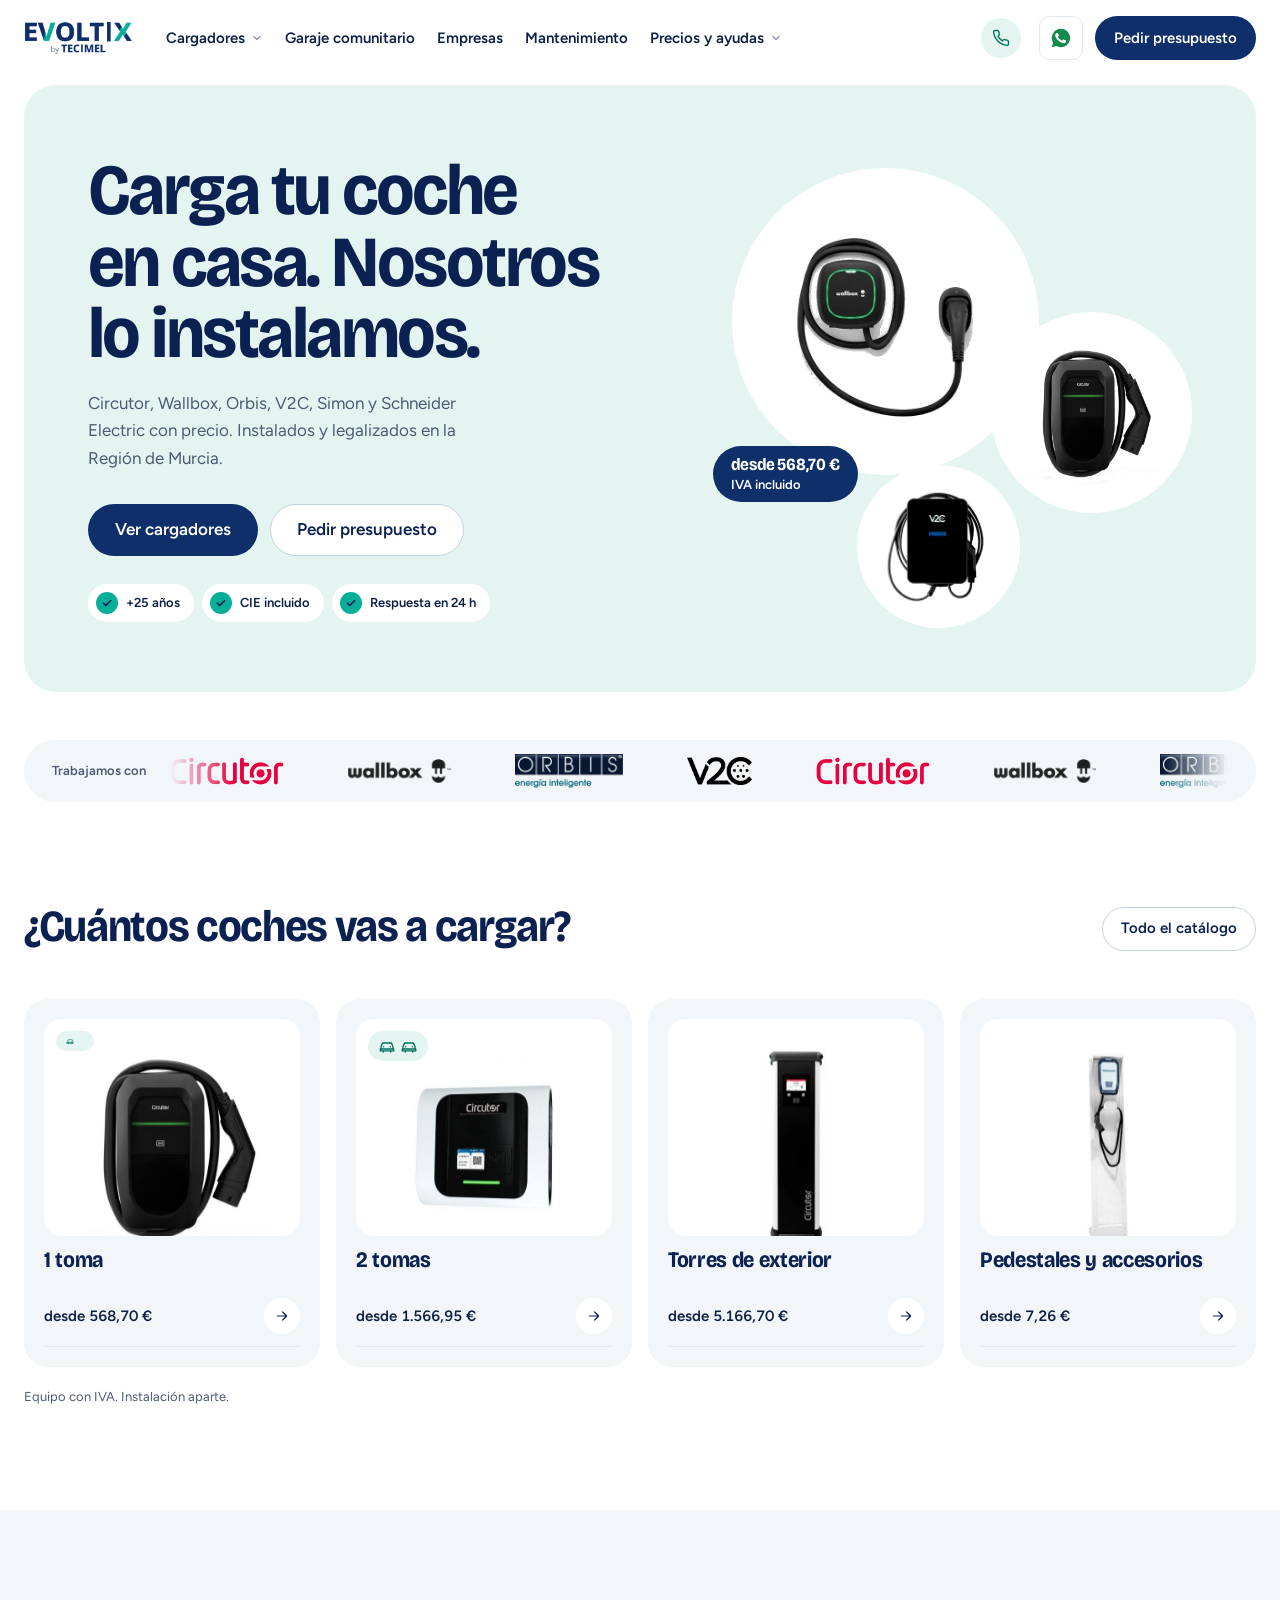
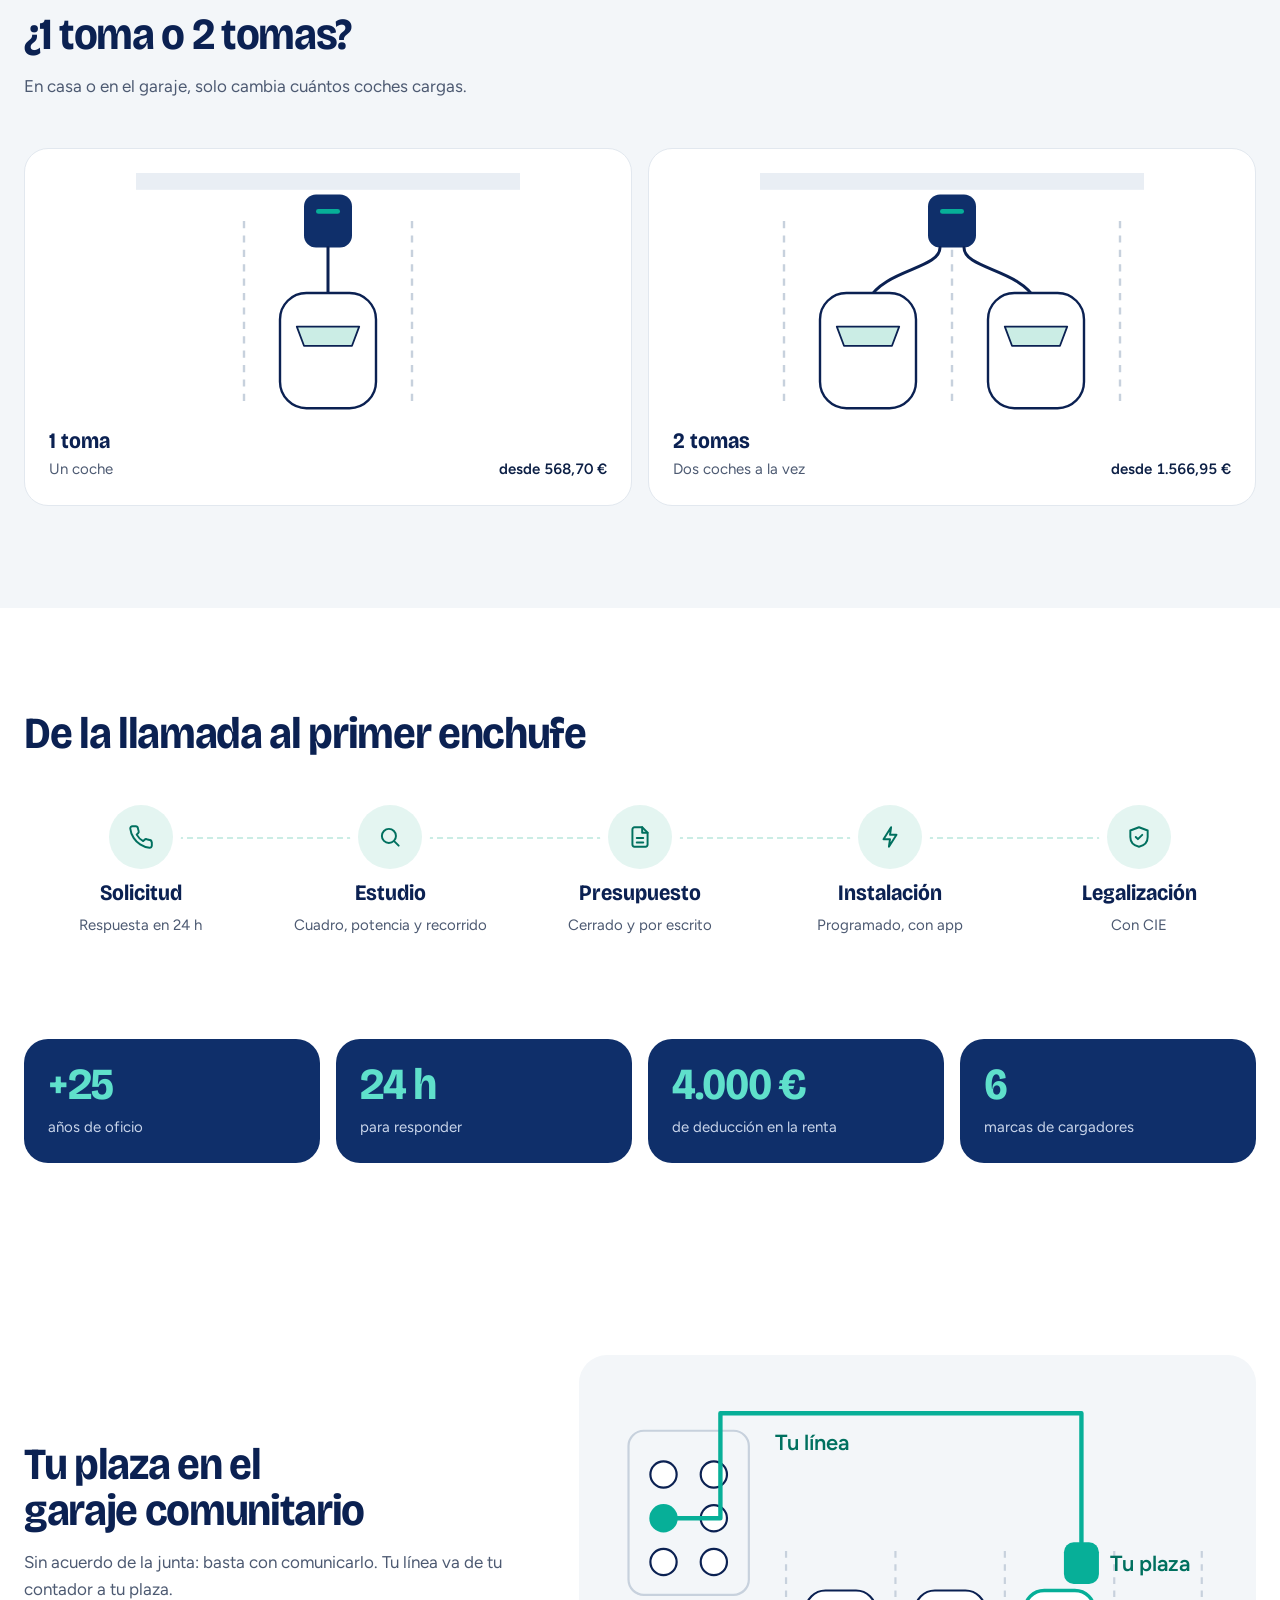
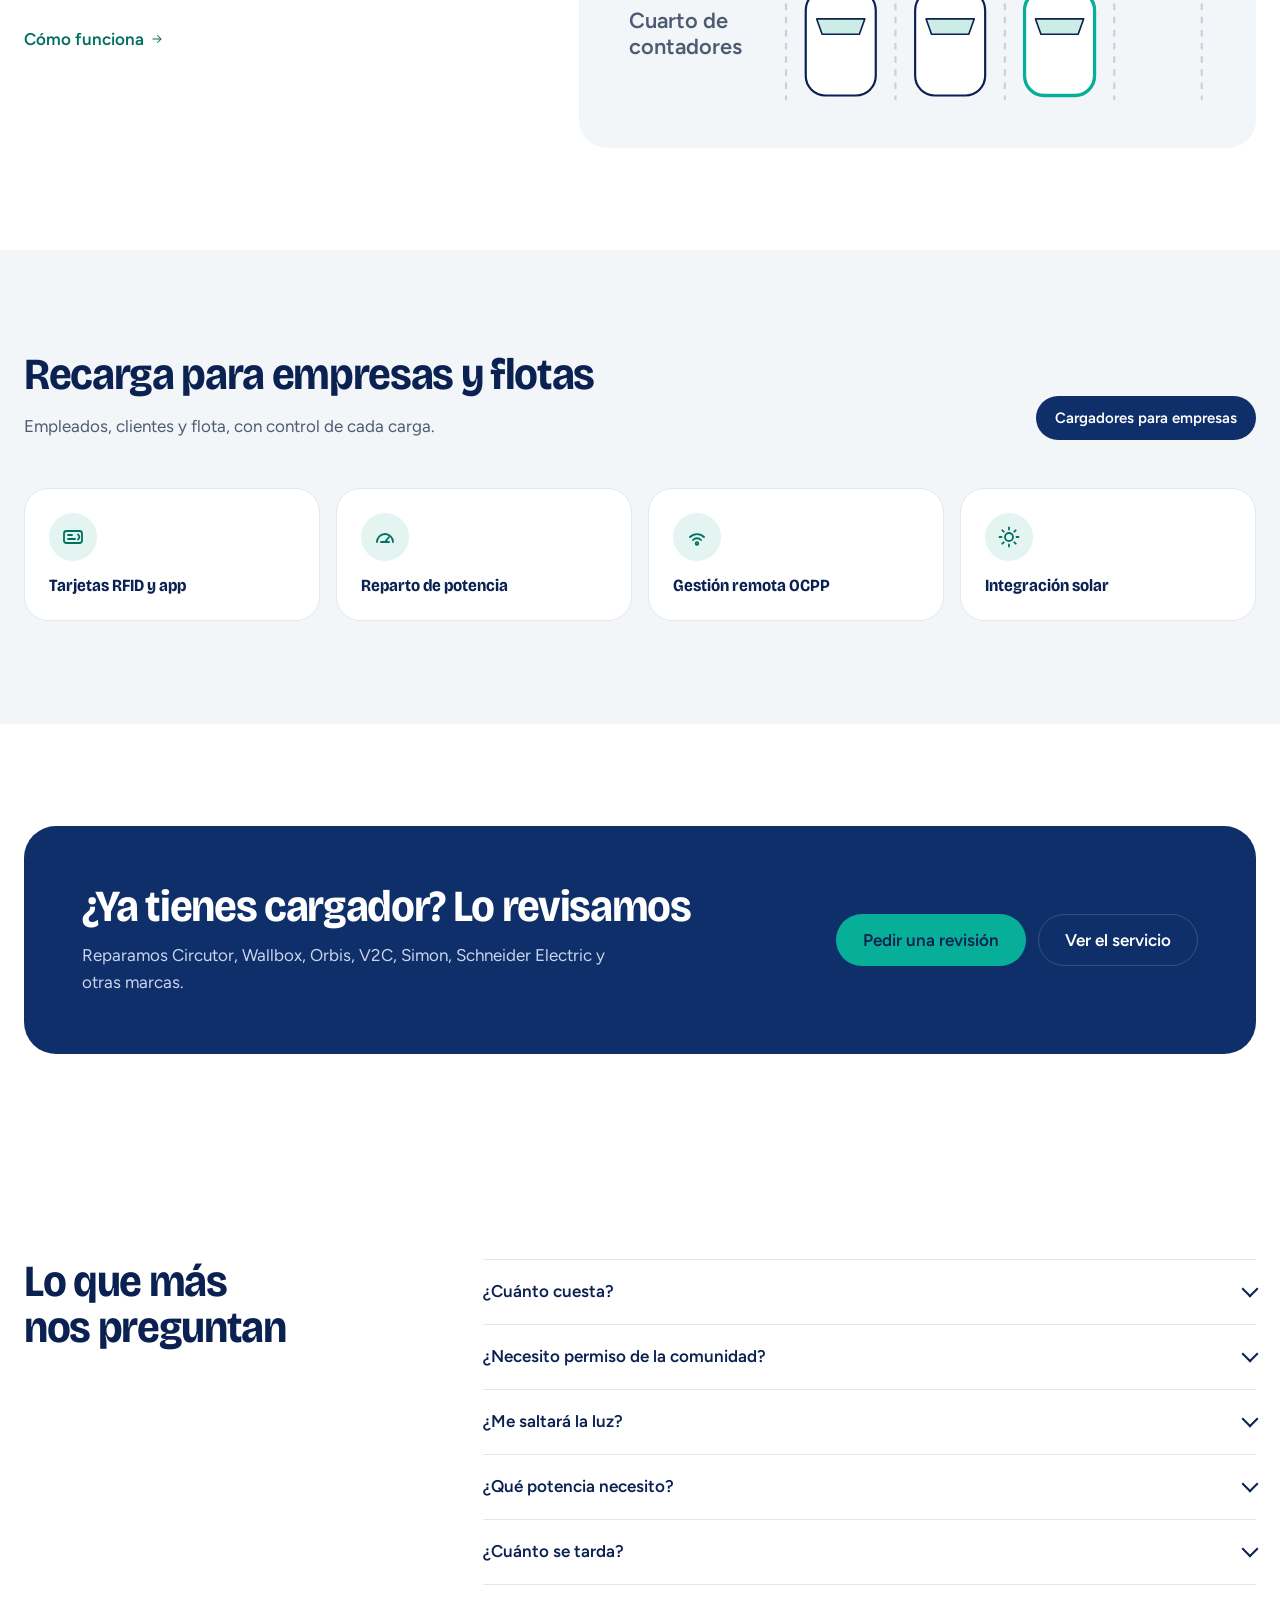
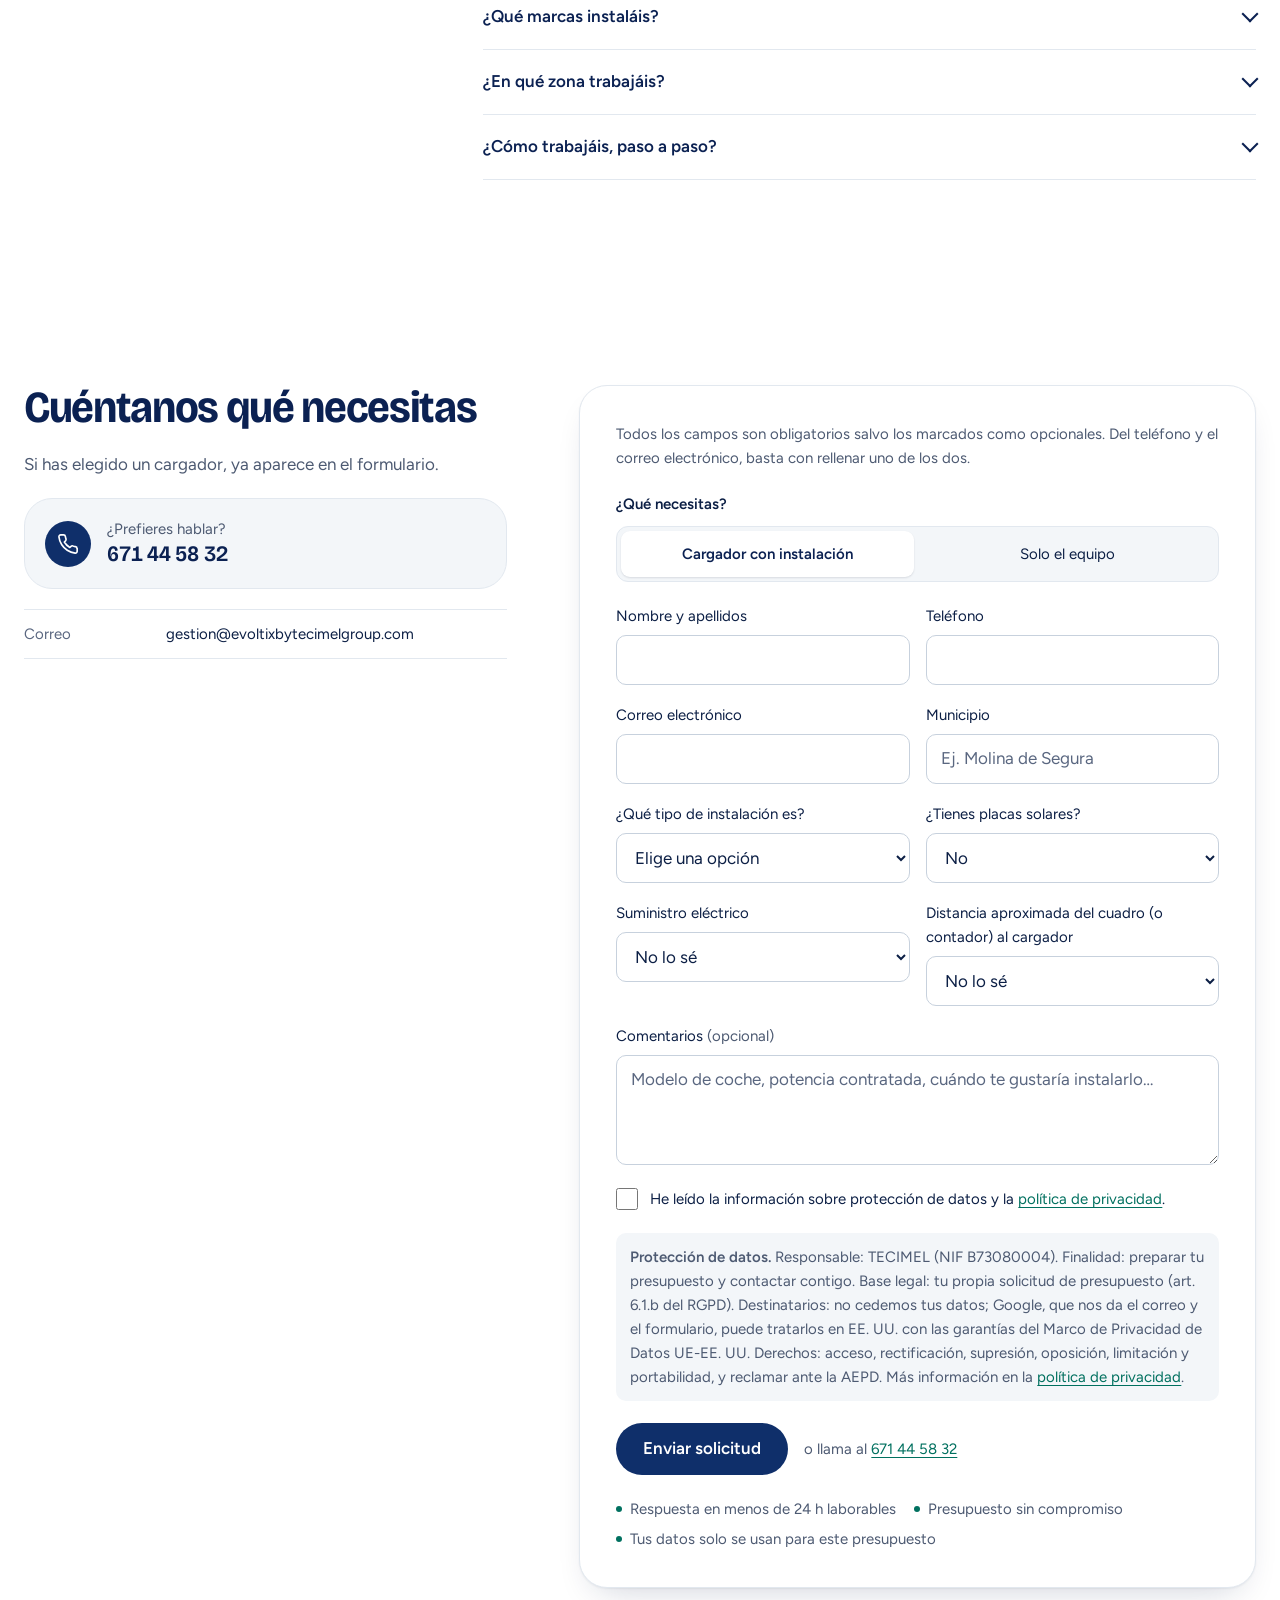
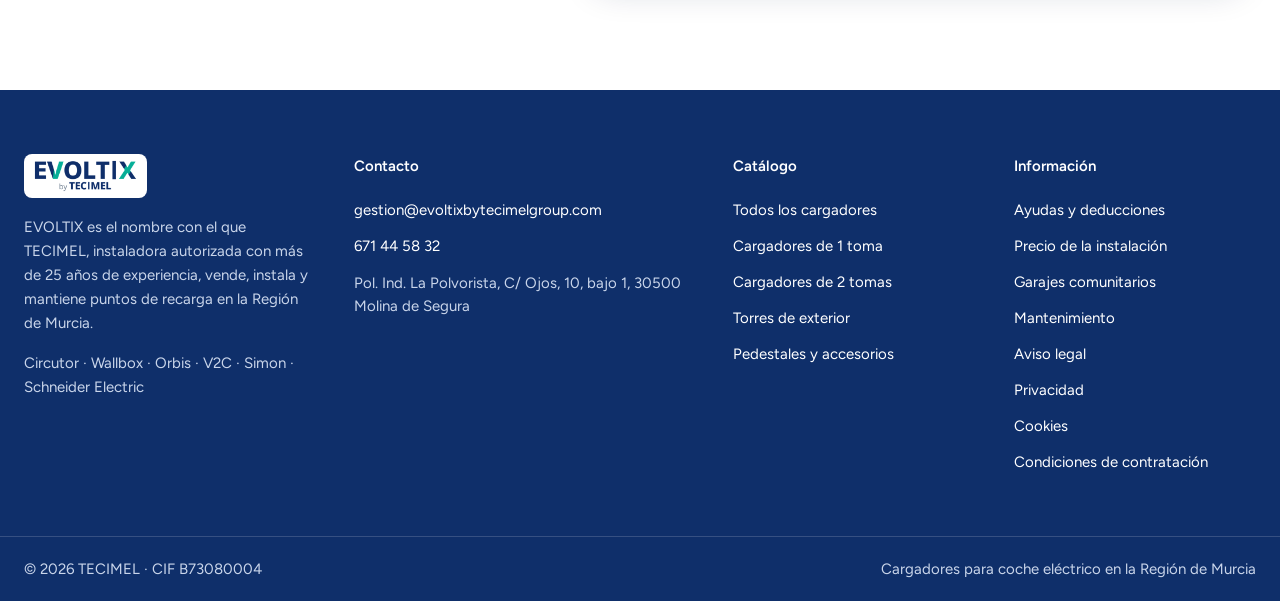
==== commit 551573d7: "Textos de portada, catálogo, precio, ayudas y 404 por debajo de la mitad; FAQ de portada en datos es" ====
--- a/index.html
+++ b/index.html
@@ -26,7 +26,7 @@
 {"@context":"https://schema.org","@type":"Electrician","name":"EVOLTIX by TECIMEL","url":"https://evoltixbytecimelgroup.com/","logo":"https://evoltixbytecimelgroup.com/img/logo.png","email":"gestion@evoltixbytecimelgroup.com","telephone":"+34671445832","address":{"@type":"PostalAddress","streetAddress":"Pol. Ind. La Polvorista, C/ Ojos, 10, bajo 1","postalCode":"30500","addressLocality":"Molina de Segura","addressRegion":"Región de Murcia","addressCountry":"ES"},"knowsAbout":["Circutor","Wallbox","Orbis","V2C","Simon","Schneider Electric","Puntos de recarga de vehículo eléctrico"],"areaServed":[{"@type":"AdministrativeArea","name":"Región de Murcia"},{"@type":"City","name":"Molina de Segura"},{"@type":"City","name":"Murcia"},{"@type":"City","name":"Alcantarilla"},{"@type":"City","name":"Las Torres de Cotillas"},{"@type":"City","name":"Alguazas"},{"@type":"City","name":"Lorquí"},{"@type":"City","name":"Ceutí"},{"@type":"City","name":"Archena"},{"@type":"City","name":"Santomera"},{"@type":"City","name":"Fortuna"},{"@type":"City","name":"Cieza"},{"@type":"City","name":"Mula"},{"@type":"City","name":"Alhama de Murcia"},{"@type":"City","name":"Totana"},{"@type":"City","name":"Lorca"},{"@type":"City","name":"Águilas"},{"@type":"City","name":"Mazarrón"},{"@type":"City","name":"Cartagena"},{"@type":"City","name":"Torre-Pacheco"},{"@type":"City","name":"San Javier"},{"@type":"City","name":"San Pedro del Pinatar"},{"@type":"City","name":"Los Alcázares"},{"@type":"City","name":"Yecla"},{"@type":"City","name":"Jumilla"},{"@type":"City","name":"Caravaca de la Cruz"}],"parentOrganization":{"@type":"Organization","name":"TECIMEL"}}
 </script>
 <script type="application/ld+json">
-{"@context":"https://schema.org","@type":"FAQPage","mainEntity":[{"@type":"Question","name":"¿Cuánto cuesta instalar un cargador?","acceptedAnswer":{"@type":"Answer","text":"El precio total es el del equipo más el de la instalación. El equipo tiene precio en el catálogo. La instalación depende sobre todo de la distancia entre el cuadro o el contador y el cargador, de si hay que pasar por zonas comunes, del estado de tu cuadro eléctrico y de si tu red es monofásica o trifásica. Te damos un presupuesto cerrado, gratis y por escrito antes de empezar."}},{"@type":"Question","name":"¿Necesito permiso de mi comunidad de vecinos?","acceptedAnswer":{"@type":"Answer","text":"No necesitas un acuerdo de la junta si el punto de recarga es para uso privado y va en tu plaza individual: basta con comunicarlo antes a la comunidad (artículo 17.5 de la Ley de Propiedad Horizontal). El coste de la instalación corre a tu cargo. Te indicamos cómo hacerlo."}},{"@type":"Question","name":"¿Me saltará la luz al cargar el coche?","acceptedAnswer":{"@type":"Answer","text":"Se evita con el control de potencia, también llamado balanceo dinámico: el cargador baja su consumo cuando la casa necesita más energía. La mayoría de los modelos del catálogo lo tienen, aunque no todos, así que te recomendamos uno adecuado para tu potencia contratada."}},{"@type":"Question","name":"¿Qué potencia necesito?","acceptedAnswer":{"@type":"Answer","text":"Depende de tu potencia contratada, de si tu red es monofásica o trifásica y de la potencia que admite tu coche. En una vivienda monofásica lo habitual son 7,4 kW; con red trifásica se puede llegar a 22 kW. Revisamos tu caso para que no pagues por una potencia que no vas a usar."}},{"@type":"Question","name":"¿Cuánto se tarda?","acceptedAnswer":{"@type":"Answer","text":"Respondemos a tu solicitud en menos de 24 horas laborables. El plazo de la instalación depende de la obra y del equipo elegido, y lo indicamos en el presupuesto."}},{"@type":"Question","name":"¿Qué deducciones puedo aplicar?","acceptedAnswer":{"@type":"Answer","text":"En la Región de Murcia hay una deducción autonómica del 100 % del coste, hasta 4.000 €, y una estatal del 15 %, hasta 600 €, para instalaciones terminadas hasta el 31 de diciembre de 2026. Tienen requisitos: por ejemplo, la finca o el garaje deben ser de tu propiedad y la estatal no admite pagos en efectivo. Consulta todos los requisitos y tu caso con tu asesor fiscal."}},{"@type":"Question","name":"¿Qué documentación me entregáis?","acceptedAnswer":{"@type":"Answer","text":"La factura detallada a tu nombre, el certificado de instalación eléctrica (CIE) registrado en Industria y la ficha técnica del cargador."}},{"@type":"Question","name":"¿Puedo comprar solo el cargador?","acceptedAnswer":{"@type":"Answer","text":"Sí. Elige «Solo el equipo» en el formulario y te preparamos el presupuesto. No hay pago en esta web: el encargo se cierra al aceptar el presupuesto por escrito. Consulta las condiciones de contratación."}},{"@type":"Question","name":"¿Qué marcas instaláis?","acceptedAnswer":{"@type":"Answer","text":"Circutor, Wallbox, Orbis, V2C, Simon y Schneider Electric. También revisamos y reparamos cargadores de otras marcas, aunque no los hayamos instalado nosotros."}},{"@type":"Question","name":"¿En qué zona trabajáis?","acceptedAnswer":{"@type":"Answer","text":"Tenemos la base en Molina de Segura, en el Polígono Industrial La Polvorista, y vamos a toda la Región de Murcia. TECIMEL lleva más de 25 años haciendo instalaciones eléctricas en la región."}},{"@type":"Question","name":"¿Cómo trabajáis, paso a paso?","acceptedAnswer":{"@type":"Answer","text":"Nos escribes o llamas y te respondemos en menos de 24 horas laborables. Revisamos tu cuadro, la potencia contratada y el recorrido del cable. Te damos un presupuesto cerrado por escrito, con el equipo y la instalación detallados. Montamos el cargador y lo dejamos programado con control de potencia, app y horarios. Al final, registramos el certificado CIE en Industria y te damos los papeles para la deducción."}}]}
+{"@context": "https://schema.org", "@type": "FAQPage", "mainEntity": [{"@type": "Question", "name": "¿Cuánto cuesta?", "acceptedAnswer": {"@type": "Answer", "text": "El precio total es el del equipo más el de la instalación. El equipo tiene precio en el catálogo. La instalación depende sobre todo de la distancia entre el cuadro o el contador y el cargador, de si hay que pasar por zonas comunes, del estado de tu cuadro eléctrico y de si tu red es monofásica o trifásica. Te damos un presupuesto cerrado, gratis y por escrito antes de empezar. Ver de qué depende el precio."}}, {"@type": "Question", "name": "¿Necesito permiso de la comunidad?", "acceptedAnswer": {"@type": "Answer", "text": "No necesitas un acuerdo de la junta si el punto de recarga es para uso privado y va en tu plaza individual: basta con comunicarlo antes a la comunidad (artículo 17.5 de la Ley de Propiedad Horizontal). El coste de la instalación corre a tu cargo. Te indicamos cómo hacerlo."}}, {"@type": "Question", "name": "¿Me saltará la luz?", "acceptedAnswer": {"@type": "Answer", "text": "Se evita con el control de potencia, también llamado balanceo dinámico: el cargador baja su consumo cuando la casa necesita más energía. La mayoría de los modelos del catálogo lo tienen, aunque no todos, así que te recomendamos uno adecuado para tu potencia contratada."}}, {"@type": "Question", "name": "¿Qué potencia necesito?", "acceptedAnswer": {"@type": "Answer", "text": "Depende de tu potencia contratada, de si tu red es monofásica o trifásica y de la potencia que admite tu coche. En una vivienda monofásica lo habitual son 7,4 kW; con red trifásica se puede llegar a 22 kW. Revisamos tu caso para que no pagues por una potencia que no vas a usar."}}, {"@type": "Question", "name": "¿Cuánto se tarda?", "acceptedAnswer": {"@type": "Answer", "text": "Respondemos a tu solicitud en menos de 24 horas laborables. El plazo de la instalación depende de la obra y del equipo elegido, y lo indicamos en el presupuesto."}}, {"@type": "Question", "name": "¿Qué marcas instaláis?", "acceptedAnswer": {"@type": "Answer", "text": "Circutor, Wallbox, Orbis, V2C, Simon y Schneider Electric. También revisamos y reparamos cargadores de otras marcas, aunque no los hayamos instalado nosotros. Pide una revisión."}}, {"@type": "Question", "name": "¿En qué zona trabajáis?", "acceptedAnswer": {"@type": "Answer", "text": "Tenemos la base en Molina de Segura, en el Polígono Industrial La Polvorista, y vamos a toda la Región de Murcia. TECIMEL lleva más de 25 años haciendo instalaciones eléctricas en la región."}}, {"@type": "Question", "name": "¿Cómo trabajáis, paso a paso?", "acceptedAnswer": {"@type": "Answer", "text": "Nos escribes o llamas y te respondemos en menos de 24 horas laborables. Revisamos tu cuadro, la potencia contratada y el recorrido del cable. Te damos un presupuesto cerrado por escrito, con el equipo y la instalación detallados. Montamos el cargador y lo dejamos programado con control de potencia, app y horarios. Al final, registramos el certificado CIE en Industria y te damos los papeles para la deducción."}}]}
 </script>
 <script type="application/ld+json">
 {"@context": "https://schema.org", "@graph": [{"@type": "Service", "name": "Instalación de cargadores de coche eléctrico", "serviceType": "Instalación de puntos de recarga de vehículo eléctrico", "url": "https://evoltixbytecimelgroup.com/", "brand": [{"@type": "Brand", "name": "Circutor"}, {"@type": "Brand", "name": "Wallbox"}, {"@type": "Brand", "name": "Orbis"}, {"@type": "Brand", "name": "V2C"}, {"@type": "Brand", "name": "Simon"}, {"@type": "Brand", "name": "Schneider Electric"}], "areaServed": {"@type": "AdministrativeArea", "name": "Región de Murcia"}, "provider": {"@type": "Electrician", "name": "EVOLTIX by TECIMEL", "url": "https://evoltixbytecimelgroup.com/", "telephone": "+34671445832"}}, {"@type": "Service", "name": "Mantenimiento y reparación de cargadores de coche eléctrico", "serviceType": "Mantenimiento de puntos de recarga de vehículo eléctrico", "url": "https://evoltixbytecimelgroup.com/mantenimiento-cargador-coche-electrico", "brand": [{"@type": "Brand", "name": "Circutor"}, {"@type": "Brand", "name": "Wallbox"}, {"@type": "Brand", "name": "Orbis"}, {"@type": "Brand", "name": "V2C"}, {"@type": "Brand", "name": "Simon"}, {"@type": "Brand", "name": "Schneider Electric"}], "areaServed": {"@type": "AdministrativeArea", "name": "Región de Murcia"}, "provider": {"@type": "Electrician", "name": "EVOLTIX by TECIMEL", "url": "https://evoltixbytecimelgroup.com/", "telephone": "+34671445832"}}]}
@@ -86,13 +86,12 @@
 <section class="hero" aria-labelledby="h1"><div class="wrap">
   <div class="hcard">
     <div class="hcopy" data-enter>
-      <p class="eyebrow">Instalación de cargadores en la Región de Murcia</p>
       <h1 id="h1">Carga tu coche en casa. Nosotros lo instalamos.</h1>
-      <p class="lead">Cargadores Circutor, Wallbox, Orbis, V2C, Simon y Schneider Electric con precio. Instalamos y legalizamos en toda la Región de Murcia.</p>
+      <p class="lead">Circutor, Wallbox, Orbis, V2C, Simon y Schneider Electric con precio. Instalados y legalizados en la Región de Murcia.</p>
       <div class="actions"><a class="btn btn-primary btn-lg" href="catalogo.html">Ver cargadores</a><a class="btn btn-secondary btn-lg" href="#contacto">Pedir presupuesto</a></div>
       <ul class="chips" aria-label="Garantías">
-        <li class="chip"><i aria-hidden="true"><svg width="12" height="12" viewBox="0 0 24 24" fill="none" stroke="currentColor" stroke-width="3.5" stroke-linecap="round" stroke-linejoin="round"><path d="M5 12.5l4.5 4.5L19 7.5"/></svg></i>+25 años instalando</li>
-        <li class="chip"><i aria-hidden="true"><svg width="12" height="12" viewBox="0 0 24 24" fill="none" stroke="currentColor" stroke-width="3.5" stroke-linecap="round" stroke-linejoin="round"><path d="M5 12.5l4.5 4.5L19 7.5"/></svg></i>Legalización con CIE</li>
+        <li class="chip"><i aria-hidden="true"><svg width="12" height="12" viewBox="0 0 24 24" fill="none" stroke="currentColor" stroke-width="3.5" stroke-linecap="round" stroke-linejoin="round"><path d="M5 12.5l4.5 4.5L19 7.5"/></svg></i>+25 años</li>
+        <li class="chip"><i aria-hidden="true"><svg width="12" height="12" viewBox="0 0 24 24" fill="none" stroke="currentColor" stroke-width="3.5" stroke-linecap="round" stroke-linejoin="round"><path d="M5 12.5l4.5 4.5L19 7.5"/></svg></i>CIE incluido</li>
         <li class="chip"><i aria-hidden="true"><svg width="12" height="12" viewBox="0 0 24 24" fill="none" stroke="currentColor" stroke-width="3.5" stroke-linecap="round" stroke-linejoin="round"><path d="M5 12.5l4.5 4.5L19 7.5"/></svg></i>Respuesta en 24&nbsp;h</li>
       </ul>
     </div>
@@ -113,19 +112,19 @@
 
 <!-- ========== USOS: acceso directo al catálogo filtrado ========== -->
 <section class="section" id="cargadores" aria-labelledby="uso-t"><div class="wrap">
-  <div class="sec-head split"><div class="sh"><h2 id="uso-t">¿Cuántos coches vas a cargar?</h2><p class="lead">Elige y te enseñamos los cargadores que encajan, con su precio.</p></div><a class="btn btn-secondary btn-sm" href="catalogo.html">Todo el catálogo</a></div>
+  <div class="sec-head split"><div class="sh"><h2 id="uso-t">¿Cuántos coches vas a cargar?</h2></div><a class="btn btn-secondary btn-sm" href="catalogo.html">Todo el catálogo</a></div>
   <ul class="uses">
     <li><a class="use" href="catalogo.html#uso-1"><span class="ph"><span class="cars" aria-hidden="true"><svg width="18" height="18"><use href="#i-car"/></svg></span><img src="img/productos/circutor-ehome-5-cable.jpg" alt="" width="500" height="500" loading="lazy"></span><b>1 toma</b><span class="row"><span data-price="uso:1">desde 568,70&nbsp;€</span><span class="go" aria-hidden="true"><svg width="16" height="16"><use href="#i-arrow"/></svg></span></span></a></li>
     <li><a class="use" href="catalogo.html#uso-2"><span class="ph"><span class="cars" aria-hidden="true"><svg width="18" height="18"><use href="#i-car"/></svg><svg width="18" height="18"><use href="#i-car"/></svg></span><img src="img/productos/circutor-epark-gen4.jpg" alt="" width="500" height="500" loading="lazy"></span><b>2 tomas</b><span class="row"><span data-price="uso:2">desde 1.566,95&nbsp;€</span><span class="go" aria-hidden="true"><svg width="16" height="16"><use href="#i-arrow"/></svg></span></span></a></li>
     <li><a class="use" href="catalogo.html#uso-exterior"><span class="ph"><img src="img/productos/circutor-urban-t22-gen4.jpg" alt="" width="500" height="500" loading="lazy"></span><b>Torres de exterior</b><span class="row"><span data-price="uso:exterior">desde 5.166,70&nbsp;€</span><span class="go" aria-hidden="true"><svg width="16" height="16"><use href="#i-arrow"/></svg></span></span></a></li>
     <li><a class="use" href="catalogo.html#uso-accesorio"><span class="ph"><img src="img/productos/circutor-pd10-fm1.jpg" alt="" width="500" height="500" loading="lazy"></span><b>Pedestales y accesorios</b><span class="row"><span data-price="uso:accesorio">desde 7,26&nbsp;€</span><span class="go" aria-hidden="true"><svg width="16" height="16"><use href="#i-arrow"/></svg></span></span></a></li>
   </ul>
-  <p class="note uses-note">Precios del equipo con IVA. Instalación aparte, con presupuesto cerrado.</p>
+  <p class="note uses-note">Equipo con IVA. Instalación aparte.</p>
 </div></section>
 
 <!-- ========== 1 TOMA FRENTE A 2 TOMAS ========== -->
 <section class="section tint" aria-labelledby="vs-t"><div class="wrap">
-  <div class="sec-head"><h2 id="vs-t">¿1 toma o 2 tomas?</h2><p class="lead">Sirven igual en casa que en el garaje comunitario. Solo cambia cuántos coches cargas a la vez.</p></div>
+  <div class="sec-head"><h2 id="vs-t">¿1 toma o 2 tomas?</h2><p class="lead">En casa o en el garaje, solo cambia cuántos coches cargas.</p></div>
   <div class="vs">
     <a class="vs-card" href="catalogo.html#uso-1">
       <svg class="vs-svg" viewBox="0 0 320 200" role="img" aria-label="Un cargador en la pared y un coche en su plaza">
@@ -147,7 +146,7 @@
         <g class="s-car" transform="translate(50 100)"><rect width="80" height="96" rx="22"/><path d="M14 28h52l-6 16H20z"/></g>
         <g class="s-car" transform="translate(190 100)"><rect width="80" height="96" rx="22"/><path d="M14 28h52l-6 16H20z"/></g>
       </svg>
-      <span class="vs-t"><b>2 tomas</b><span>Dos coches a la vez, un solo equipo</span></span>
+      <span class="vs-t"><b>2 tomas</b><span>Dos coches a la vez</span></span>
       <span class="vs-p" data-price="uso:2">desde 1.566,95&nbsp;€</span>
     </a>
   </div>
@@ -155,13 +154,13 @@
 
 <!-- ========== PROCESO ========== -->
 <section class="section" id="proceso" aria-labelledby="proc-t"><div class="wrap">
-  <div class="sec-head"><h2 id="proc-t">De la llamada al primer enchufe</h2><p class="lead">Un solo equipo, el de TECIMEL, del estudio a los papeles.</p></div>
+  <div class="sec-head"><h2 id="proc-t">De la llamada al primer enchufe</h2></div>
   <ol class="steps">
-    <li><span class="ic" aria-hidden="true"><svg width="26" height="26"><use href="#i-tel"/></svg></span><b>Solicitud</b><span>Respuesta en 24&nbsp;h laborables</span></li>
+    <li><span class="ic" aria-hidden="true"><svg width="26" height="26"><use href="#i-tel"/></svg></span><b>Solicitud</b><span>Respuesta en 24&nbsp;h</span></li>
     <li><span class="ic" aria-hidden="true"><svg width="26" height="26"><use href="#i-search"/></svg></span><b>Estudio</b><span>Cuadro, potencia y recorrido</span></li>
     <li><span class="ic" aria-hidden="true"><svg width="26" height="26"><use href="#i-doc"/></svg></span><b>Presupuesto</b><span>Cerrado y por escrito</span></li>
-    <li><span class="ic" aria-hidden="true"><svg width="26" height="26"><use href="#i-bolt"/></svg></span><b>Instalación</b><span>Programado y con app</span></li>
-    <li><span class="ic" aria-hidden="true"><svg width="26" height="26"><use href="#i-shield"/></svg></span><b>Legalización</b><span>CIE registrado en Industria</span></li>
+    <li><span class="ic" aria-hidden="true"><svg width="26" height="26"><use href="#i-bolt"/></svg></span><b>Instalación</b><span>Programado, con app</span></li>
+    <li><span class="ic" aria-hidden="true"><svg width="26" height="26"><use href="#i-shield"/></svg></span><b>Legalización</b><span>Con CIE</span></li>
   </ol>
 </div></section>
 
@@ -169,16 +168,16 @@
 <section class="nums-sec" aria-labelledby="nums-t"><div class="wrap">
   <h2 class="visually-hidden" id="nums-t">TECIMEL en cifras</h2>
   <ul class="nums">
-    <li><b>+25</b><span>años en instalaciones eléctricas</span></li>
-    <li><b>24&nbsp;h</b><span>para responder, en días laborables</span></li>
-    <li><b>4.000&nbsp;€</b><span>de deducción máxima en la renta</span></li>
+    <li><b>+25</b><span>años de oficio</span></li>
+    <li><b>24&nbsp;h</b><span>para responder</span></li>
+    <li><a href="ayudas.html"><b>4.000&nbsp;€</b><span>de deducción en la renta</span></a></li>
     <li><b>6</b><span>marcas de cargadores</span></li>
   </ul>
 </div></section>
 
 <!-- ========== GARAJE COMUNITARIO: esquema de la instalación ========== -->
 <section class="section" id="comunidad" aria-labelledby="gc-t"><div class="wrap split2">
-  <div class="sec-head flush"><h2 id="gc-t">Tu plaza en el garaje comunitario</h2><p class="lead">No necesitas acuerdo de la junta: basta con comunicarlo. Llevamos tu línea desde tu contador hasta tu plaza.</p><a class="tlink" href="garaje-comunitario.html">Cómo funciona <svg class="arr" width="14" height="14"><use href="#i-arrow"/></svg></a></div>
+  <div class="sec-head flush"><h2 id="gc-t">Tu plaza en el garaje comunitario</h2><p class="lead">Sin acuerdo de la junta: basta con comunicarlo. Tu línea va de tu contador a tu plaza.</p><a class="tlink" href="garaje-comunitario.html">Cómo funciona <svg class="arr" width="14" height="14"><use href="#i-arrow"/></svg></a></div>
   <figure class="scheme">
     <svg viewBox="0 0 560 300" role="img" aria-labelledby="gc-svg-t">
       <title id="gc-svg-t">Esquema: tu línea sale de tu contador en el cuarto de contadores y llega por el techo del garaje hasta el cargador de tu plaza</title>
@@ -199,39 +198,27 @@
 
 <!-- ========== EMPRESAS ========== -->
 <section class="section tint" id="empresas" aria-labelledby="emp-t"><div class="wrap">
-  <div class="sec-head split"><div class="sh"><h2 id="emp-t">Recarga para empresas y flotas</h2><p class="lead">Para empleados, clientes y vehículos de empresa, con control de cada carga.</p></div><div class="actions"><a class="btn btn-primary btn-sm" href="catalogo.html#uso-empresa">Cargadores para empresas</a></div></div>
+  <div class="sec-head split"><div class="sh"><h2 id="emp-t">Recarga para empresas y flotas</h2><p class="lead">Empleados, clientes y flota, con control de cada carga.</p></div><div class="actions"><a class="btn btn-primary btn-sm" href="catalogo.html#uso-empresa">Cargadores para empresas</a></div></div>
   <ul class="tiles">
-    <li><span class="ic" aria-hidden="true"><svg width="24" height="24"><use href="#i-card"/></svg></span><b>Tarjetas RFID y app</b><span>Cada persona carga con la suya</span></li>
-    <li><span class="ic" aria-hidden="true"><svg width="24" height="24"><use href="#i-gauge"/></svg></span><b>Reparto de potencia</b><span>Sin pasar de la contratada</span></li>
-    <li><span class="ic" aria-hidden="true"><svg width="24" height="24"><use href="#i-signal"/></svg></span><b>Gestión remota</b><span>Con OCPP, desde cualquier sitio</span></li>
-    <li><span class="ic" aria-hidden="true"><svg width="24" height="24"><use href="#i-sun"/></svg></span><b>Integración solar</b><span>Carga con tus excedentes</span></li>
+    <li><span class="ic" aria-hidden="true"><svg width="24" height="24"><use href="#i-card"/></svg></span><b>Tarjetas RFID y app</b></li>
+    <li><span class="ic" aria-hidden="true"><svg width="24" height="24"><use href="#i-gauge"/></svg></span><b>Reparto de potencia</b></li>
+    <li><span class="ic" aria-hidden="true"><svg width="24" height="24"><use href="#i-signal"/></svg></span><b>Gestión remota OCPP</b></li>
+    <li><span class="ic" aria-hidden="true"><svg width="24" height="24"><use href="#i-sun"/></svg></span><b>Integración solar</b></li>
   </ul>
 </div></section>
 
-<!-- ========== AYUDAS ========== -->
-<section class="section" aria-labelledby="aid-t"><div class="wrap split2">
-  <div class="sec-head flush"><h2 id="aid-t">Recupera hasta 4.000&nbsp;€ en la renta</h2><p class="lead">Dos deducciones en el IRPF por instalar tu cargador en la Región de Murcia.</p><div class="actions"><a class="btn btn-secondary btn-sm" href="ayudas.html">Ver requisitos</a></div><p class="note">Información general. Consulta tu caso con tu asesor fiscal.</p></div>
-  <div class="figs">
-    <div class="fig"><span class="num">4.000&nbsp;€</span><b>Deducción autonómica</b><span>100&nbsp;% del coste de la instalación</span></div>
-    <div class="fig"><span class="num">15&nbsp;%</span><b>Deducción estatal</b><span>Hasta 600&nbsp;€, instalaciones hasta 2026</span></div>
-  </div>
-</div></section>
-
 <!-- ========== MANTENIMIENTO ========== -->
-<section class="section" id="mantenimiento-info" aria-labelledby="mant-t"><div class="wrap"><div class="band band-card cta-end"><div class="sh"><h2 id="mant-t">¿Ya tienes cargador? Lo revisamos</h2><p class="lead">Revisión y reparación de Circutor, Wallbox, Orbis, V2C, Simon, Schneider Electric y cualquier otra marca.</p></div><div class="actions"><a class="btn btn-primary btn-lg" href="#contacto" data-mant>Pedir una revisión</a><a class="btn btn-secondary btn-lg" href="mantenimiento-cargador-coche-electrico.html">Ver el servicio</a></div></div></div></section>
+<section class="section" id="mantenimiento-info" aria-labelledby="mant-t"><div class="wrap"><div class="band band-card cta-end"><div class="sh"><h2 id="mant-t">¿Ya tienes cargador? Lo revisamos</h2><p class="lead">Reparamos Circutor, Wallbox, Orbis, V2C, Simon, Schneider Electric y otras marcas.</p></div><div class="actions"><a class="btn btn-primary btn-lg" href="#contacto" data-mant>Pedir una revisión</a><a class="btn btn-secondary btn-lg" href="mantenimiento-cargador-coche-electrico.html">Ver el servicio</a></div></div></div></section>
 
 <!-- ========== PREGUNTAS FRECUENTES: aquí va el detalle que no cabe arriba ========== -->
 <section class="section faq" id="preguntas"><div class="wrap faq-wrap">
   <div class="sec-head"><h2>Lo que más nos preguntan</h2></div>
   <div class="faq-list">
-    <details><summary>¿Cuánto cuesta instalar un cargador?</summary><div class="faq-a"><p>El precio total es el del equipo más el de la instalación. El equipo tiene precio en el <a href="catalogo.html">catálogo</a>. La instalación depende sobre todo de la distancia entre el cuadro o el contador y el cargador, de si hay que pasar por zonas comunes, del estado de tu cuadro eléctrico y de si tu red es monofásica o trifásica. Te damos un presupuesto cerrado, gratis y por escrito antes de empezar. <a href="precio-instalacion-cargador.html">Ver de qué depende el precio</a>.</p></div></details>
-    <details><summary>¿Necesito permiso de mi comunidad de vecinos?</summary><div class="faq-a"><p>No necesitas un acuerdo de la junta si el punto de recarga es para uso privado y va en tu plaza individual: basta con comunicarlo antes a la comunidad (artículo 17.5 de la Ley de Propiedad Horizontal). El coste de la instalación corre a tu cargo. Te indicamos cómo hacerlo.</p></div></details>
-    <details><summary>¿Me saltará la luz al cargar el coche?</summary><div class="faq-a"><p>Se evita con el control de potencia, también llamado balanceo dinámico: el cargador baja su consumo cuando la casa necesita más energía. La mayoría de los modelos del catálogo lo tienen, aunque no todos, así que te recomendamos uno adecuado para tu potencia contratada.</p></div></details>
+    <details><summary>¿Cuánto cuesta?</summary><div class="faq-a"><p>El precio total es el del equipo más el de la instalación. El equipo tiene precio en el <a href="catalogo.html">catálogo</a>. La instalación depende sobre todo de la distancia entre el cuadro o el contador y el cargador, de si hay que pasar por zonas comunes, del estado de tu cuadro eléctrico y de si tu red es monofásica o trifásica. Te damos un presupuesto cerrado, gratis y por escrito antes de empezar. <a href="precio-instalacion-cargador.html">Ver de qué depende el precio</a>.</p></div></details>
+    <details><summary>¿Necesito permiso de la comunidad?</summary><div class="faq-a"><p>No necesitas un acuerdo de la junta si el punto de recarga es para uso privado y va en tu plaza individual: basta con comunicarlo antes a la comunidad (artículo 17.5 de la Ley de Propiedad Horizontal). El coste de la instalación corre a tu cargo. Te indicamos cómo hacerlo.</p></div></details>
+    <details><summary>¿Me saltará la luz?</summary><div class="faq-a"><p>Se evita con el control de potencia, también llamado balanceo dinámico: el cargador baja su consumo cuando la casa necesita más energía. La mayoría de los modelos del catálogo lo tienen, aunque no todos, así que te recomendamos uno adecuado para tu potencia contratada.</p></div></details>
     <details><summary>¿Qué potencia necesito?</summary><div class="faq-a"><p>Depende de tu potencia contratada, de si tu red es monofásica o trifásica y de la potencia que admite tu coche. En una vivienda monofásica lo habitual son 7,4 kW; con red trifásica se puede llegar a 22 kW. Revisamos tu caso para que no pagues por una potencia que no vas a usar.</p></div></details>
     <details><summary>¿Cuánto se tarda?</summary><div class="faq-a"><p>Respondemos a tu solicitud en menos de 24 horas laborables. El plazo de la instalación depende de la obra y del equipo elegido, y lo indicamos en el presupuesto.</p></div></details>
-    <details><summary>¿Qué deducciones puedo aplicar?</summary><div class="faq-a"><p>En la Región de Murcia hay una deducción autonómica del 100&nbsp;% del coste, hasta 4.000&nbsp;€, y una estatal del 15&nbsp;%, hasta 600&nbsp;€, para instalaciones terminadas hasta el 31 de diciembre de 2026. Tienen requisitos: por ejemplo, la finca o el garaje deben ser de tu propiedad y la estatal no admite pagos en efectivo. Consulta <a href="ayudas.html">todos los requisitos</a> y tu caso con tu asesor fiscal.</p></div></details>
-    <details><summary>¿Qué documentación me entregáis?</summary><div class="faq-a"><p>La factura detallada a tu nombre, el certificado de instalación eléctrica (CIE) registrado en Industria y la ficha técnica del cargador.</p></div></details>
-    <details><summary>¿Puedo comprar solo el cargador?</summary><div class="faq-a"><p>Sí. Elige «Solo el equipo» en el formulario y te preparamos el presupuesto. No hay pago en esta web: el encargo se cierra al aceptar el presupuesto por escrito. Consulta las <a href="condiciones.html">condiciones de contratación</a>.</p></div></details>
     <details><summary>¿Qué marcas instaláis?</summary><div class="faq-a"><p>Circutor, Wallbox, Orbis, V2C, Simon y Schneider Electric. También revisamos y reparamos cargadores de otras marcas, aunque no los hayamos instalado nosotros. <a href="#contacto" data-mant>Pide una revisión</a>.</p></div></details>
     <details><summary>¿En qué zona trabajáis?</summary><div class="faq-a"><p>Tenemos la base en Molina de Segura, en el Polígono Industrial La Polvorista, y vamos a toda la Región de Murcia. TECIMEL lleva más de 25 años haciendo instalaciones eléctricas en la región.</p></div></details>
     <details><summary>¿Cómo trabajáis, paso a paso?</summary><div class="faq-a"><p>Nos escribes o llamas y te respondemos en menos de 24 horas laborables. Revisamos tu cuadro, la potencia contratada y el recorrido del cable. Te damos un presupuesto cerrado por escrito, con el equipo y la instalación detallados. Montamos el cargador y lo dejamos programado con control de potencia, app y horarios. Al final, registramos el certificado CIE en Industria y te damos los papeles para la deducción.</p></div></details>
@@ -240,13 +227,12 @@
 
 <section class="section contact" id="contacto"><div class="wrap">
   <div class="contact-aside">
-    <span class="eyebrow">Presupuesto gratis</span>
     <h2>Cuéntanos qué necesitas</h2>
     <p class="lead">Si has elegido un cargador, ya aparece en el formulario.</p>
     <a class="call-card" href="tel:+34671445832" data-tel-wrap><span class="ic"><svg width="22" height="22"><use href="#i-tel"/></svg></span><span><small>¿Prefieres hablar?</small><b data-tel>671 44 58 32</b></span></a>
     <div class="rows"><div class="row"><span class="k">Correo</span><span class="v" data-email>gestion@evoltixbytecimelgroup.com</span></div>
-    <div class="row"><span class="k">Zona</span><span class="v" data-zona>Molina de Segura, Murcia y toda la Región de Murcia</span></div></div>
-    <p class="hint">Una foto de tu cuadro eléctrico nos ayuda a darte precio antes.</p>
+</div>
+    
   </div>
 
   <form class="quote" id="quote" novalidate>
--- a/css/styles.css
+++ b/css/styles.css
@@ -578,6 +578,8 @@
 .nums li{display:grid;gap:8px;align-content:start;padding:24px;border-radius:24px;background:var(--band);color:var(--band-muted)}
 .nums b{font:700 var(--t2)/1 var(--display);letter-spacing:-.03em;color:var(--band-accent);font-variant-numeric:tabular-nums}
 .nums span{font-size:var(--t5)}
+.nums a{display:grid;gap:8px;color:inherit;text-decoration:none}
+@media (hover:hover) and (pointer:fine){.nums a:hover span{text-decoration:underline}}
 /* Dos columnas: texto y visual */
 .split2{display:grid;grid-template-columns:minmax(0,5fr) minmax(0,7fr);gap:40px 72px;align-items:center}
 .split2 .sec-head{margin:0}
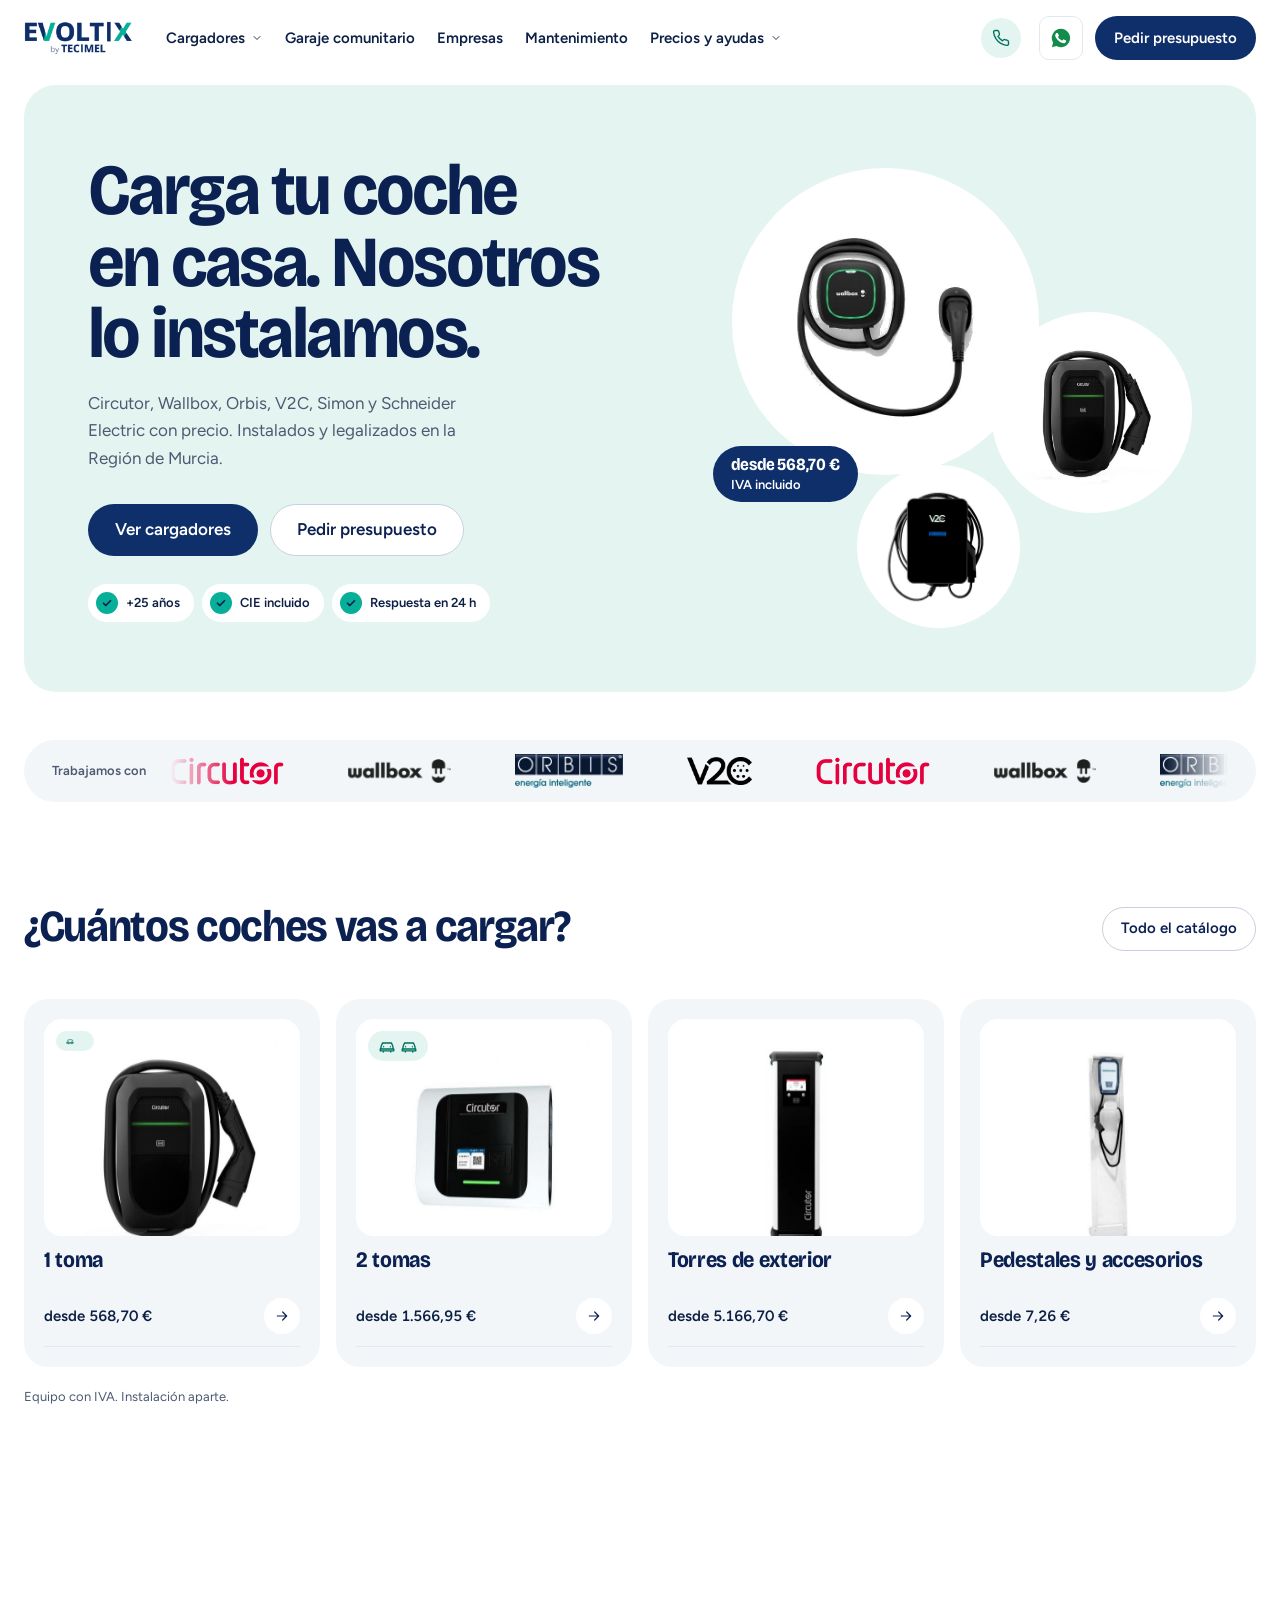
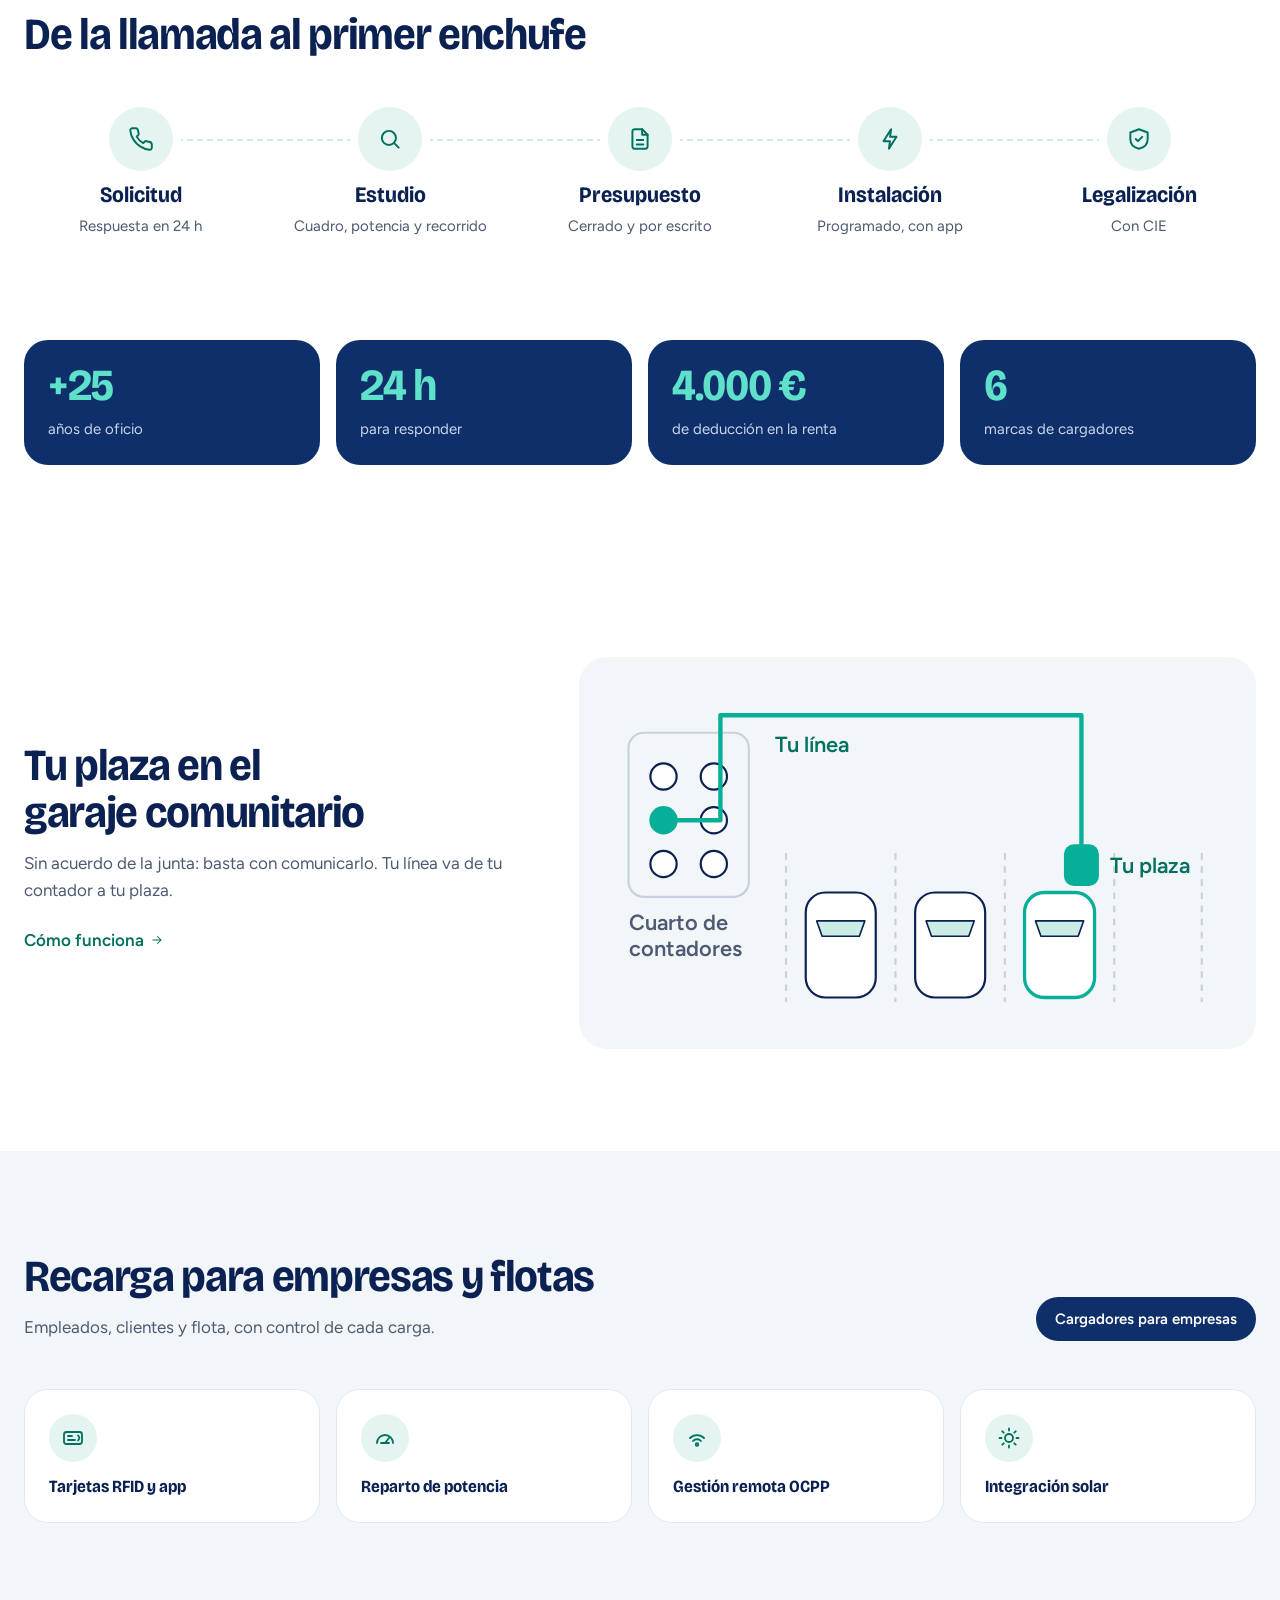
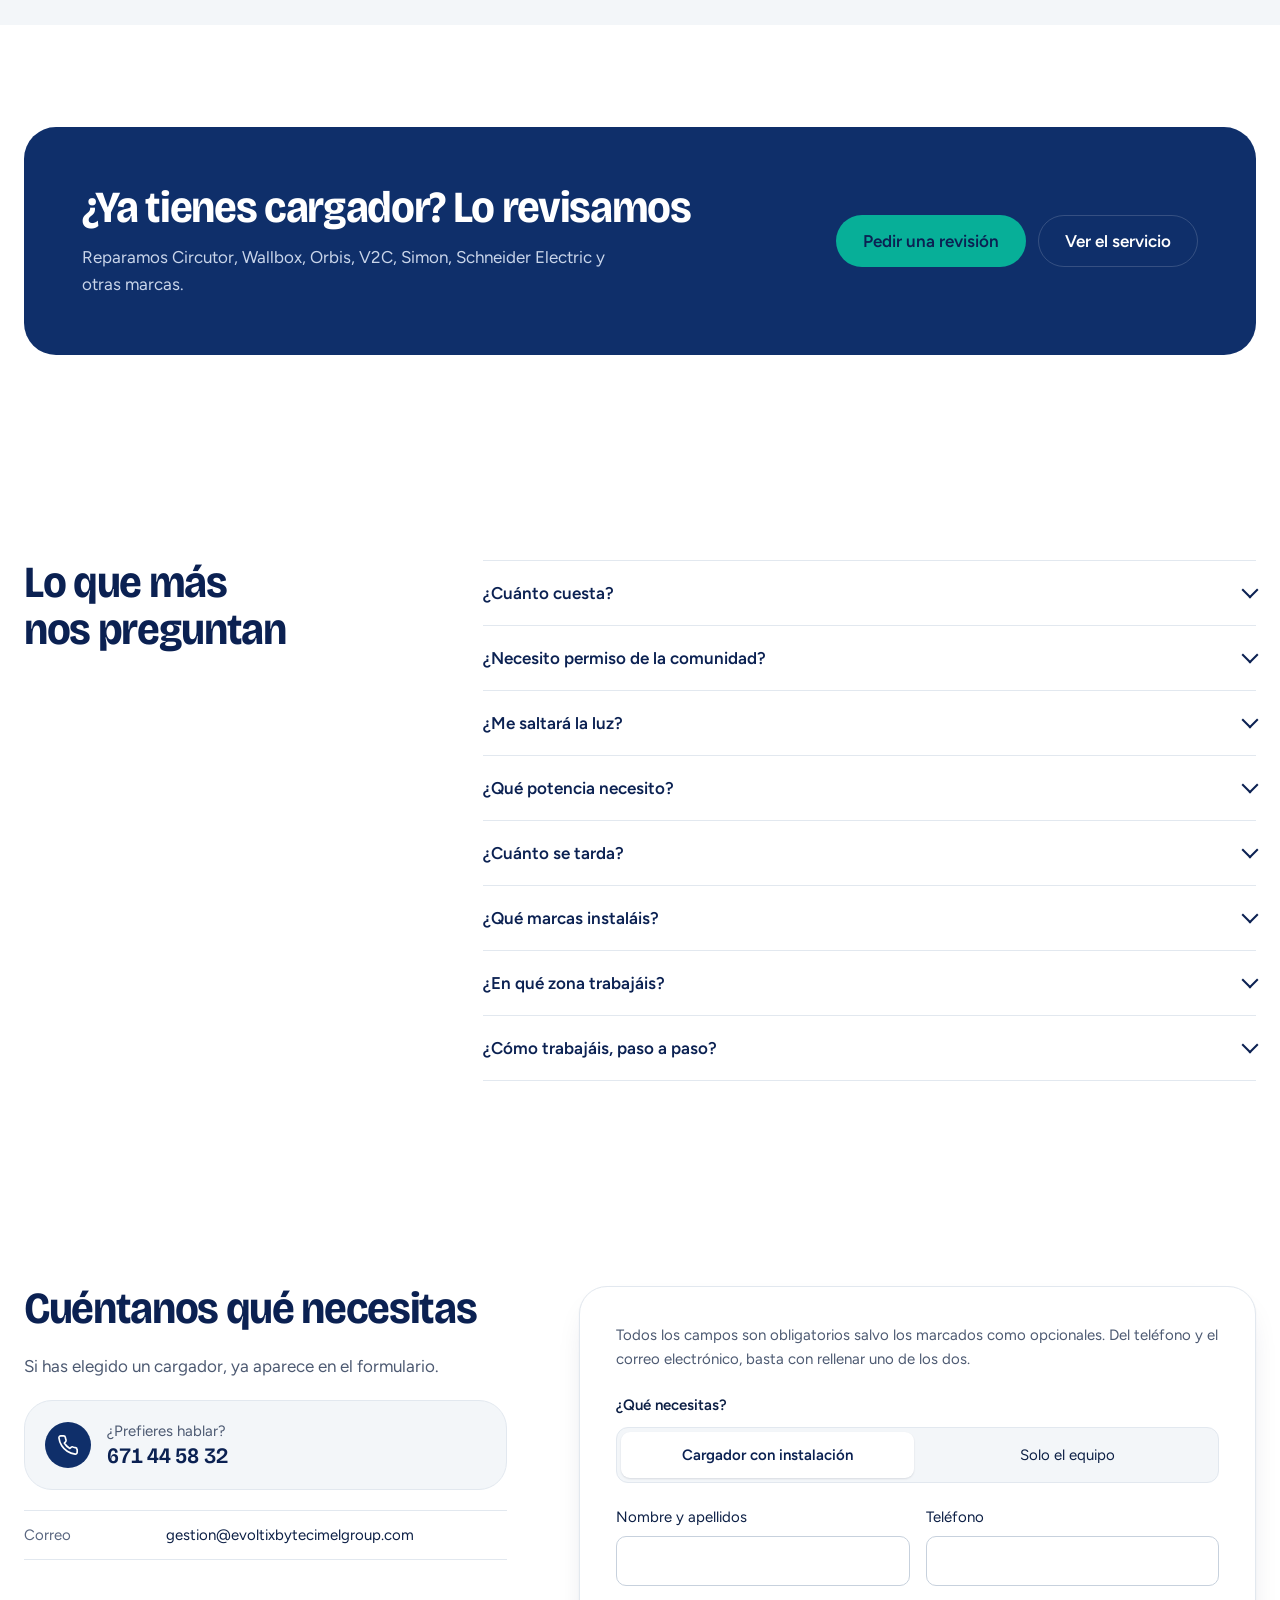
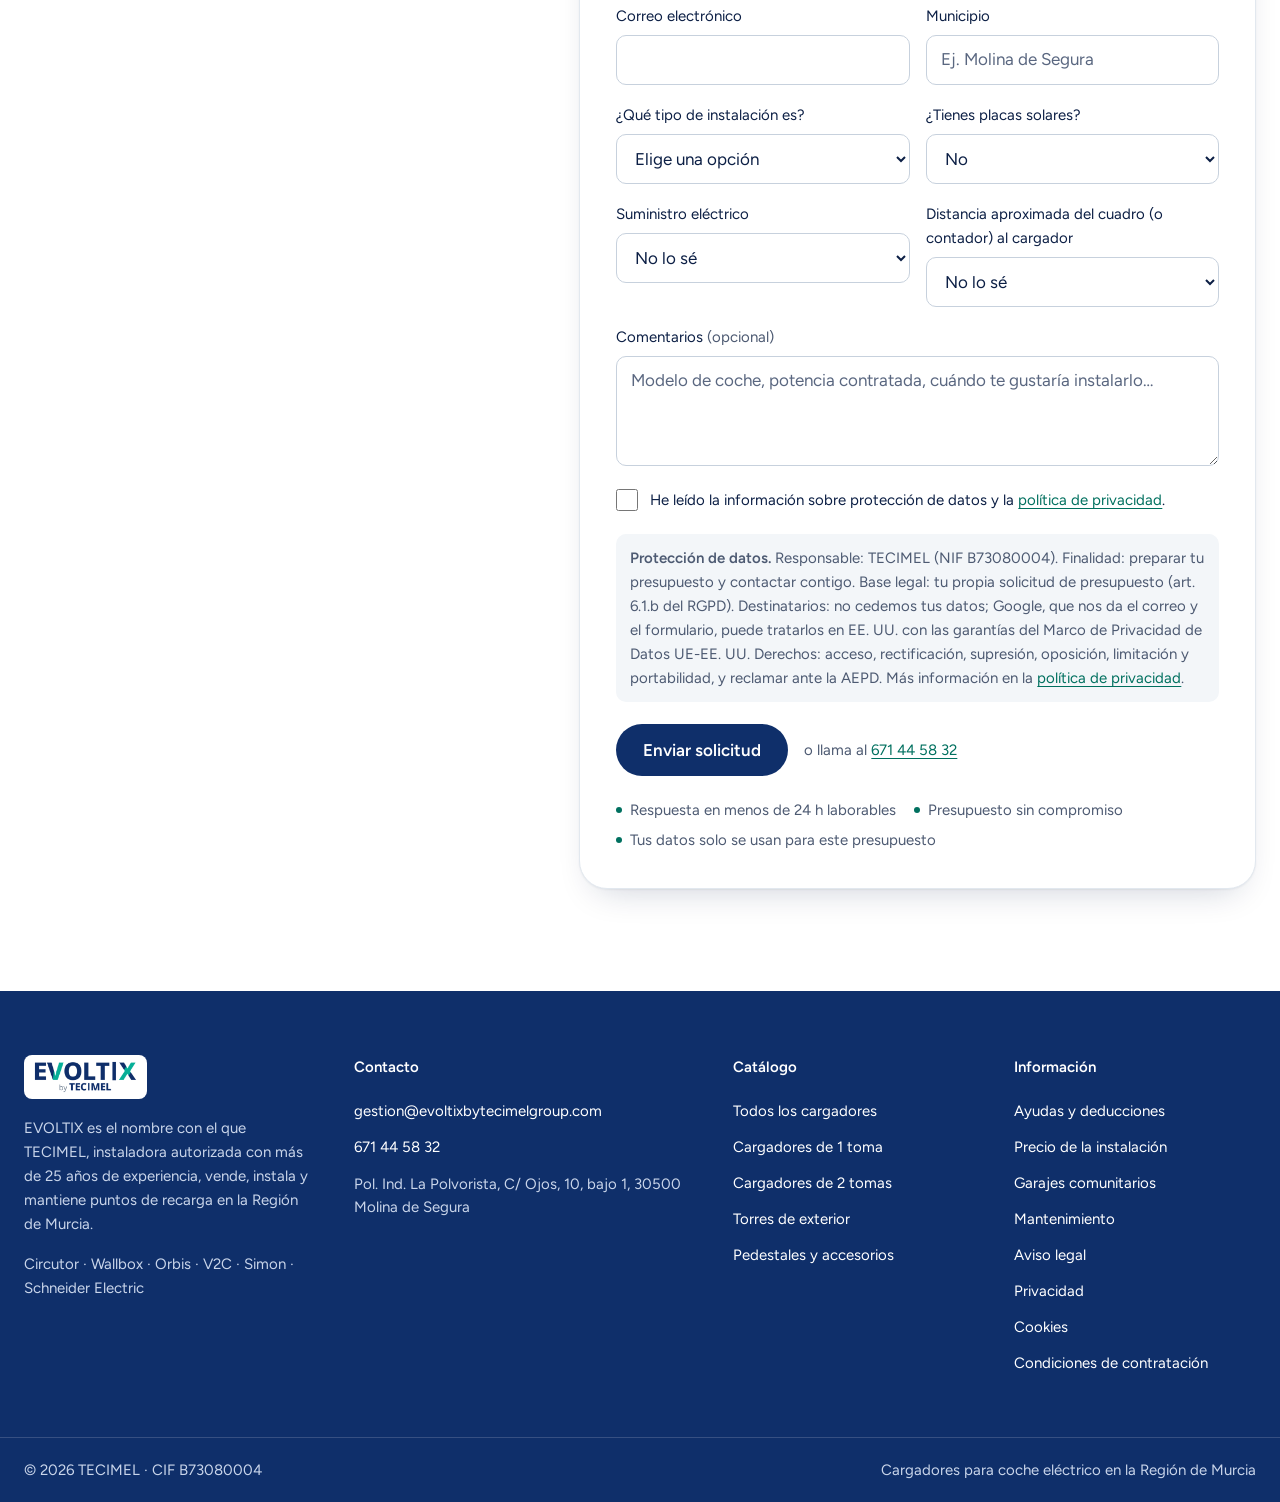
==== commit f8be4fc6: "Portada: quita la comparativa de 1 toma frente a 2 tomas Co-Authored-By: Claude Opus 5.5 <noreply@an" ====
--- a/index.html
+++ b/index.html
@@ -122,36 +122,6 @@
   <p class="note uses-note">Equipo con IVA. Instalación aparte.</p>
 </div></section>
 
-<!-- ========== 1 TOMA FRENTE A 2 TOMAS ========== -->
-<section class="section tint" aria-labelledby="vs-t"><div class="wrap">
-  <div class="sec-head"><h2 id="vs-t">¿1 toma o 2 tomas?</h2><p class="lead">En casa o en el garaje, solo cambia cuántos coches cargas.</p></div>
-  <div class="vs">
-    <a class="vs-card" href="catalogo.html#uso-1">
-      <svg class="vs-svg" viewBox="0 0 320 200" role="img" aria-label="Un cargador en la pared y un coche en su plaza">
-        <rect class="s-wall" x="0" y="0" width="320" height="14"/>
-        <path class="s-bay" d="M90 40v150M230 40v150"/>
-        <rect class="s-box" x="140" y="18" width="40" height="44" rx="10"/><rect class="s-led" x="150" y="30" width="20" height="4" rx="2"/>
-        <path class="s-cable" d="M160 62c0 24 0 30 0 44"/>
-        <g class="s-car" transform="translate(120 100)"><rect width="80" height="96" rx="22"/><path d="M14 28h52l-6 16H20z"/></g>
-      </svg>
-      <span class="vs-t"><b>1 toma</b><span>Un coche</span></span>
-      <span class="vs-p" data-price="uso:1">desde 568,70&nbsp;€</span>
-    </a>
-    <a class="vs-card" href="catalogo.html#uso-2">
-      <svg class="vs-svg" viewBox="0 0 320 200" role="img" aria-label="Un cargador en la pared y dos coches, uno a cada lado">
-        <rect class="s-wall" x="0" y="0" width="320" height="14"/>
-        <path class="s-bay" d="M20 40v150M160 40v150M300 40v150"/>
-        <rect class="s-box" x="140" y="18" width="40" height="44" rx="10"/><rect class="s-led" x="150" y="30" width="20" height="4" rx="2"/>
-        <path class="s-cable" d="M150 62c0 18-46 18-60 44M170 62c0 18 46 18 60 44"/>
-        <g class="s-car" transform="translate(50 100)"><rect width="80" height="96" rx="22"/><path d="M14 28h52l-6 16H20z"/></g>
-        <g class="s-car" transform="translate(190 100)"><rect width="80" height="96" rx="22"/><path d="M14 28h52l-6 16H20z"/></g>
-      </svg>
-      <span class="vs-t"><b>2 tomas</b><span>Dos coches a la vez</span></span>
-      <span class="vs-p" data-price="uso:2">desde 1.566,95&nbsp;€</span>
-    </a>
-  </div>
-</div></section>
-
 <!-- ========== PROCESO ========== -->
 <section class="section" id="proceso" aria-labelledby="proc-t"><div class="wrap">
   <div class="sec-head"><h2 id="proc-t">De la llamada al primer enchufe</h2></div>
--- a/css/styles.css
+++ b/css/styles.css
@@ -539,22 +539,10 @@
 .cars{position:absolute;left:12px;top:12px;display:flex;gap:4px;padding:6px 10px;border-radius:var(--pill);background:#E4F5F1;color:#00705F}
 @media (hover:hover) and (pointer:fine){.use:hover{transform:translateY(-2px)}.use:hover .ph img{transform:scale(1.03)}.use:hover .go{transform:translateX(3px)}}
 .uses-note{margin-top:20px}
-/* 1 toma frente a 2 tomas */
-.vs{display:grid;grid-template-columns:repeat(2,minmax(0,1fr));gap:16px}
-.vs-card{display:grid;grid-template-columns:minmax(0,1fr) auto;gap:16px 24px;align-items:end;padding:24px;border-radius:24px;background:var(--card);border:1px solid var(--line);color:var(--ink);text-decoration:none;transition:transform .2s var(--ease-out),border-color .2s ease}
-.vs-svg{grid-column:1/-1;width:100%;height:auto;max-height:240px}
-.vs-t{display:grid;gap:4px}
-.vs-t b{font:700 var(--t3)/1.1 var(--display);color:var(--head)}
-.vs-t span{color:var(--muted);font-size:var(--t5)}
-.vs-p{font-weight:600;font-size:var(--t5);font-variant-numeric:tabular-nums;white-space:nowrap}
-@media (hover:hover) and (pointer:fine){.vs-card:hover{transform:translateY(-2px);border-color:var(--line-strong)}}
 /* Dibujos de línea (esquemas): colores del sistema, también en oscuro */
-.s-wall{fill:var(--surface-2)}
 .s-bay{fill:none;stroke:var(--line-strong);stroke-width:2;stroke-dasharray:6 6}
 .s-box{fill:var(--accent)}
 .s-box.on{fill:var(--teal)}
-.s-led{fill:var(--teal)}
-.s-cable{fill:none;stroke:var(--head);stroke-width:2.5;stroke-linecap:round}
 .s-car rect{fill:var(--card);stroke:var(--head);stroke-width:2}
 .s-car path{fill:var(--mint-2);stroke:var(--head);stroke-width:1.5;stroke-linejoin:round}
 .s-car.mine rect{stroke:var(--teal);stroke-width:3}
@@ -606,7 +594,7 @@
   .hcard{grid-template-columns:1fr;border-radius:24px}
   .stage{justify-self:center;max-width:340px}
   .hcard{gap:24px}
-  .split2,.vs{grid-template-columns:1fr}
+  .split2{grid-template-columns:1fr}
   .steps{grid-template-columns:1fr;gap:20px}
   .steps::before{left:31px;right:auto;top:20px;bottom:20px;border-top:0;border-left:2px dashed var(--mint-2)}
   .steps li{grid-template-columns:64px minmax(0,1fr);justify-items:start;text-align:left;column-gap:16px;row-gap:2px;align-items:center}
@@ -628,7 +616,6 @@
   .tiles li{grid-template-columns:48px minmax(0,1fr);column-gap:16px;row-gap:2px;padding:18px}
   .tiles .ic{grid-row:1/3;margin:0}
   .nums li{padding:20px}
-  .vs-card{padding:18px;grid-template-columns:1fr}
   .figs{grid-template-columns:1fr}
 }
 @media (prefers-reduced-motion:reduce){
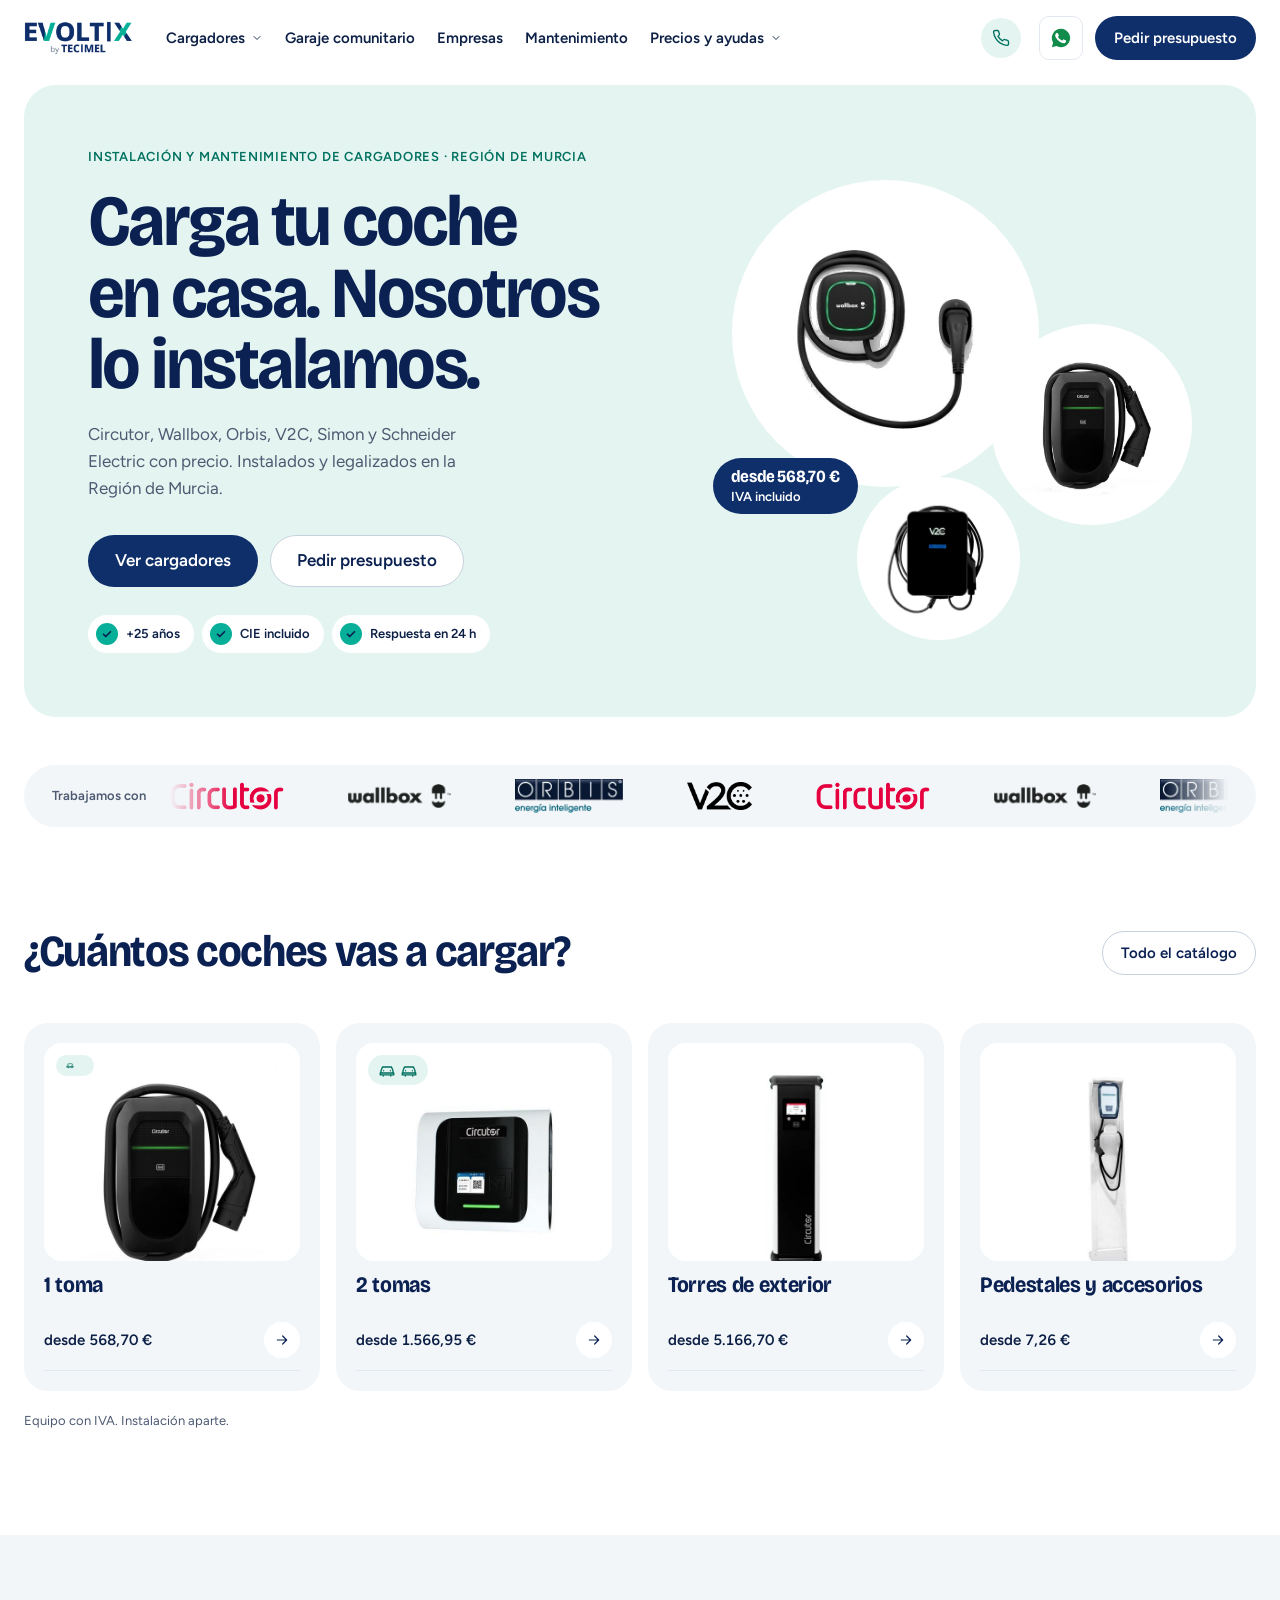
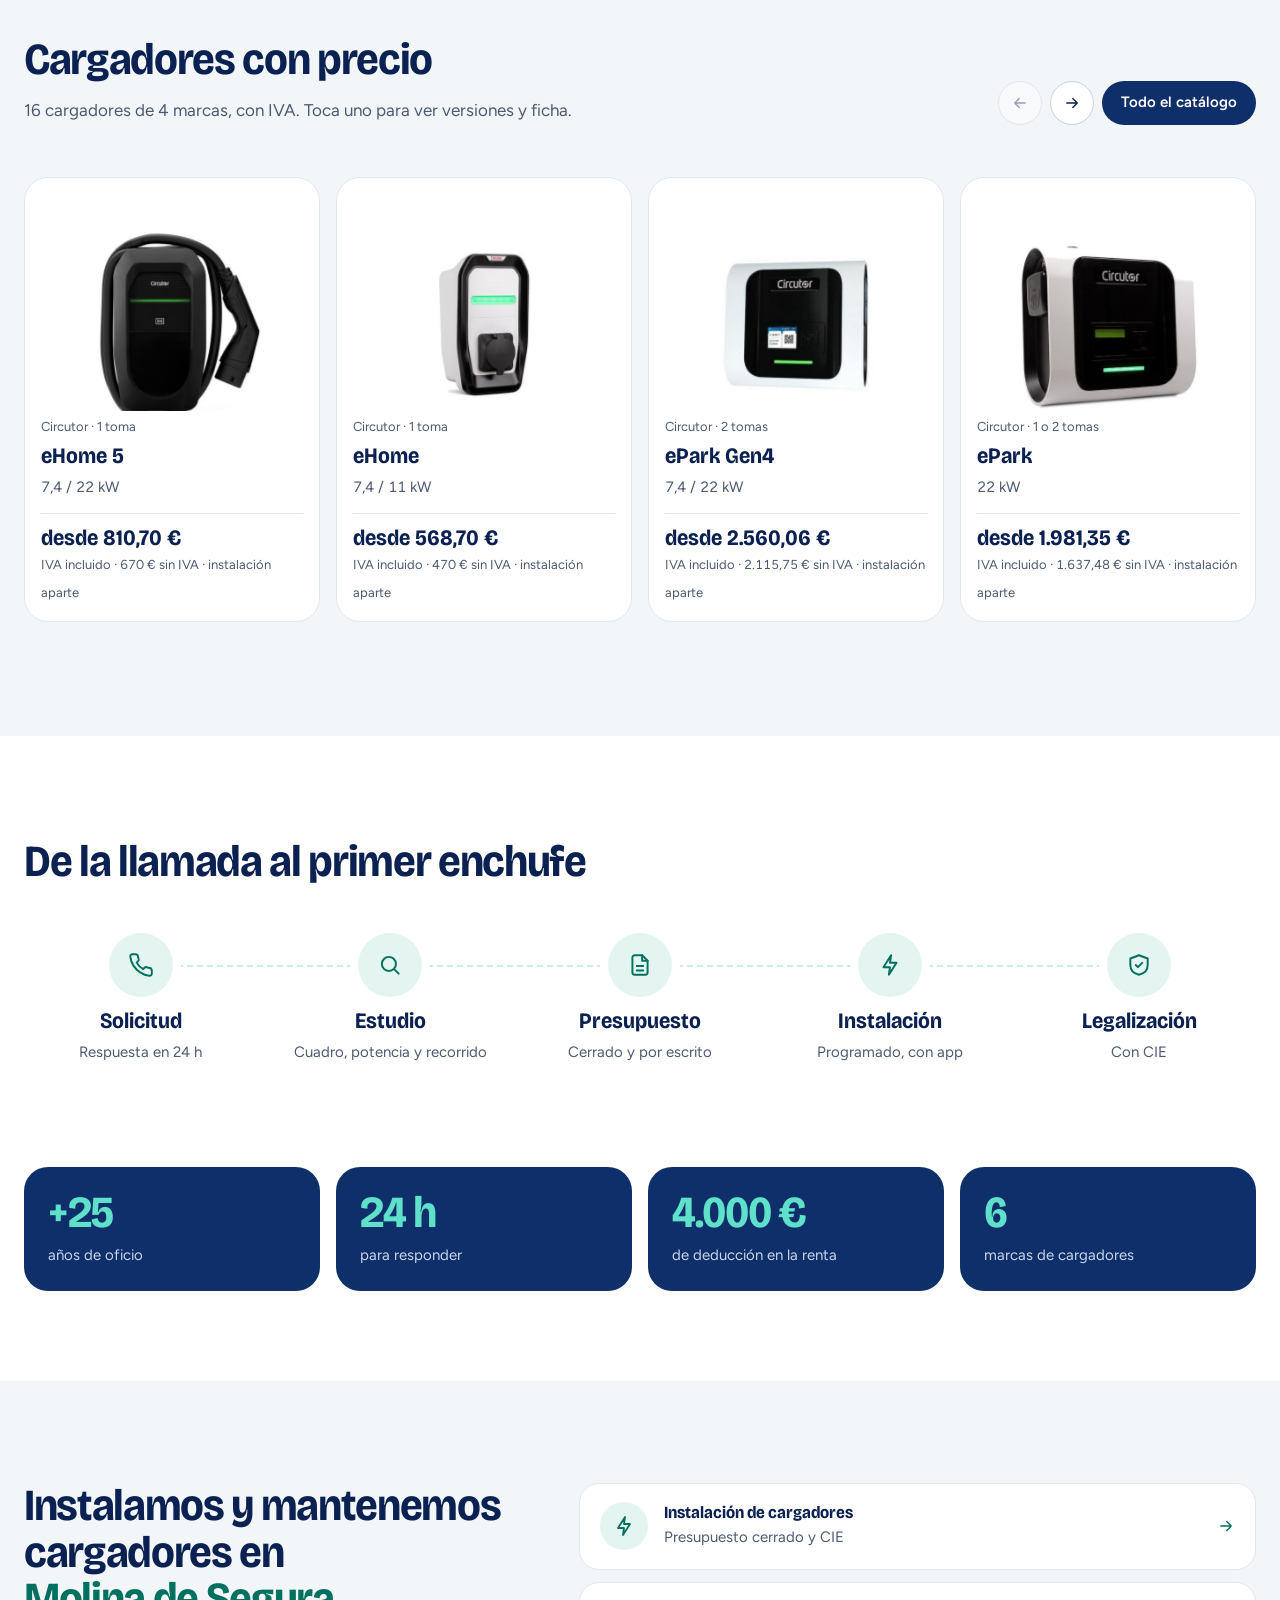
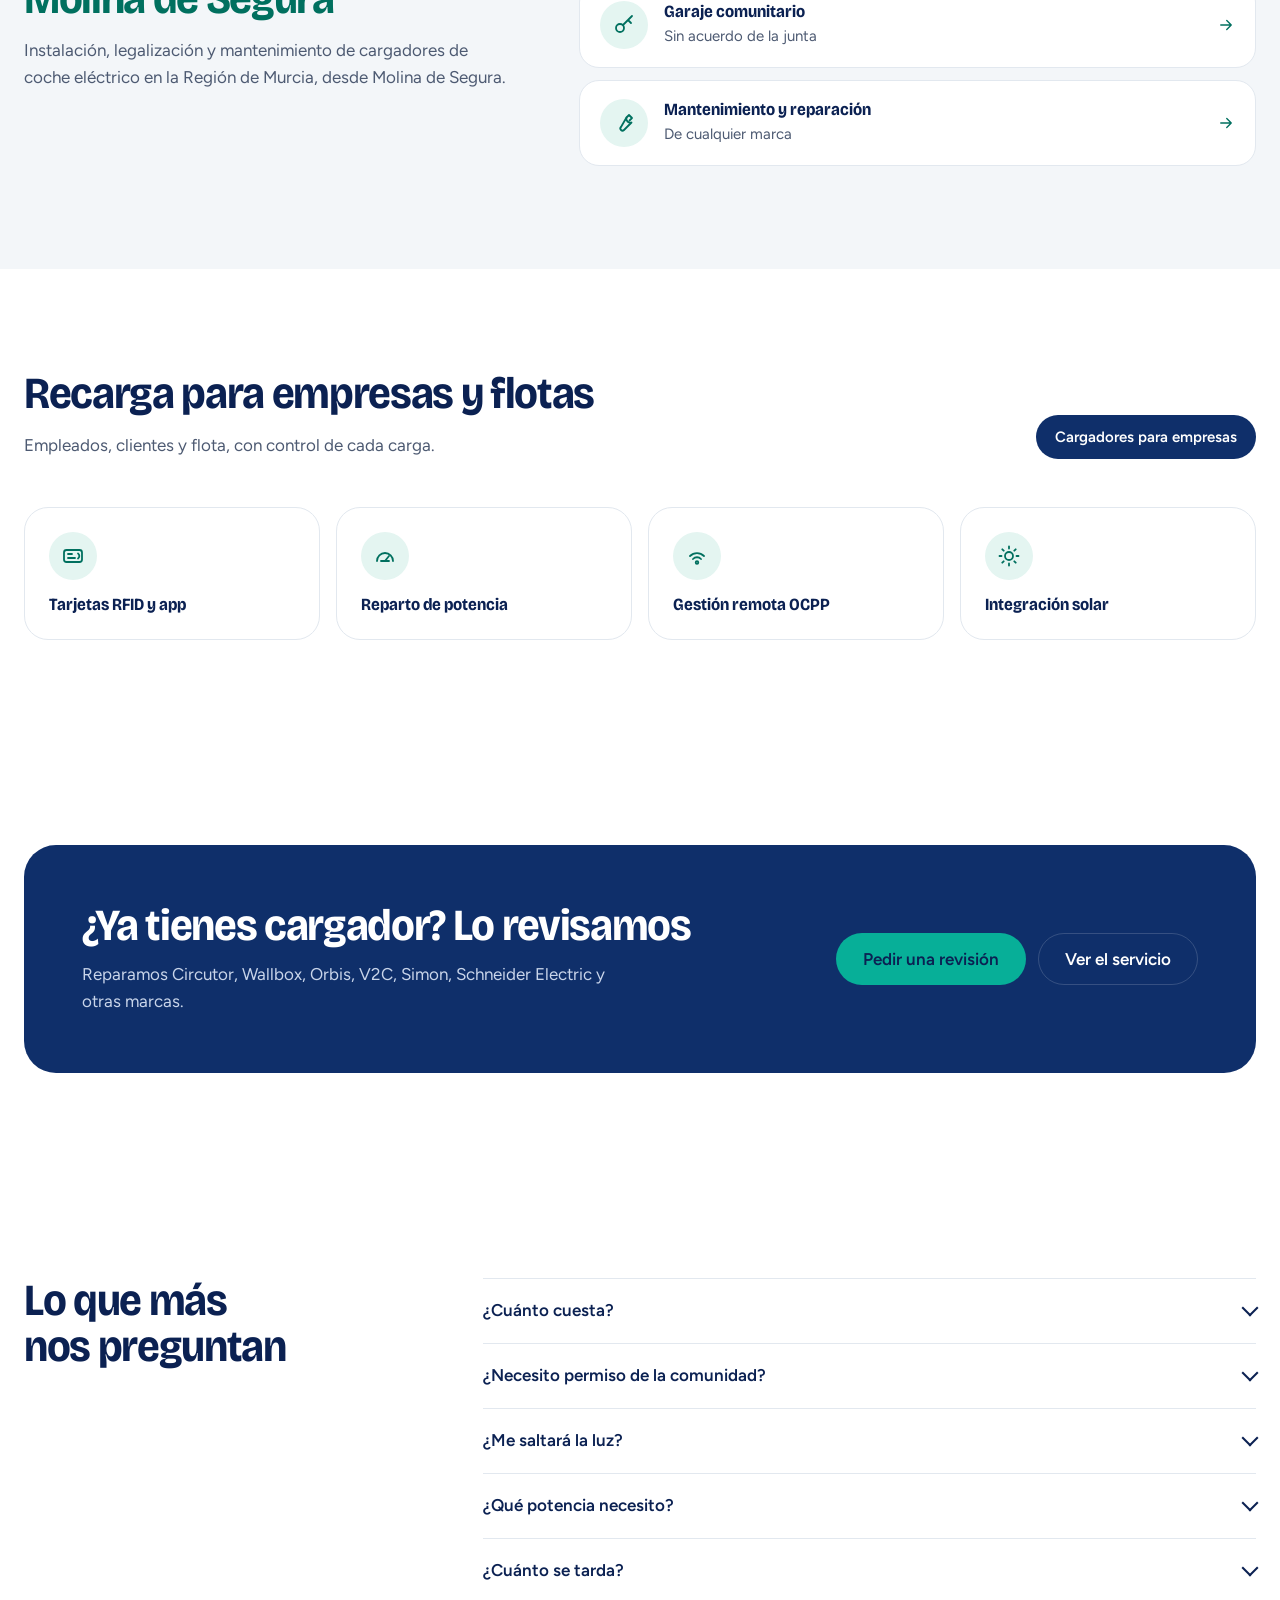
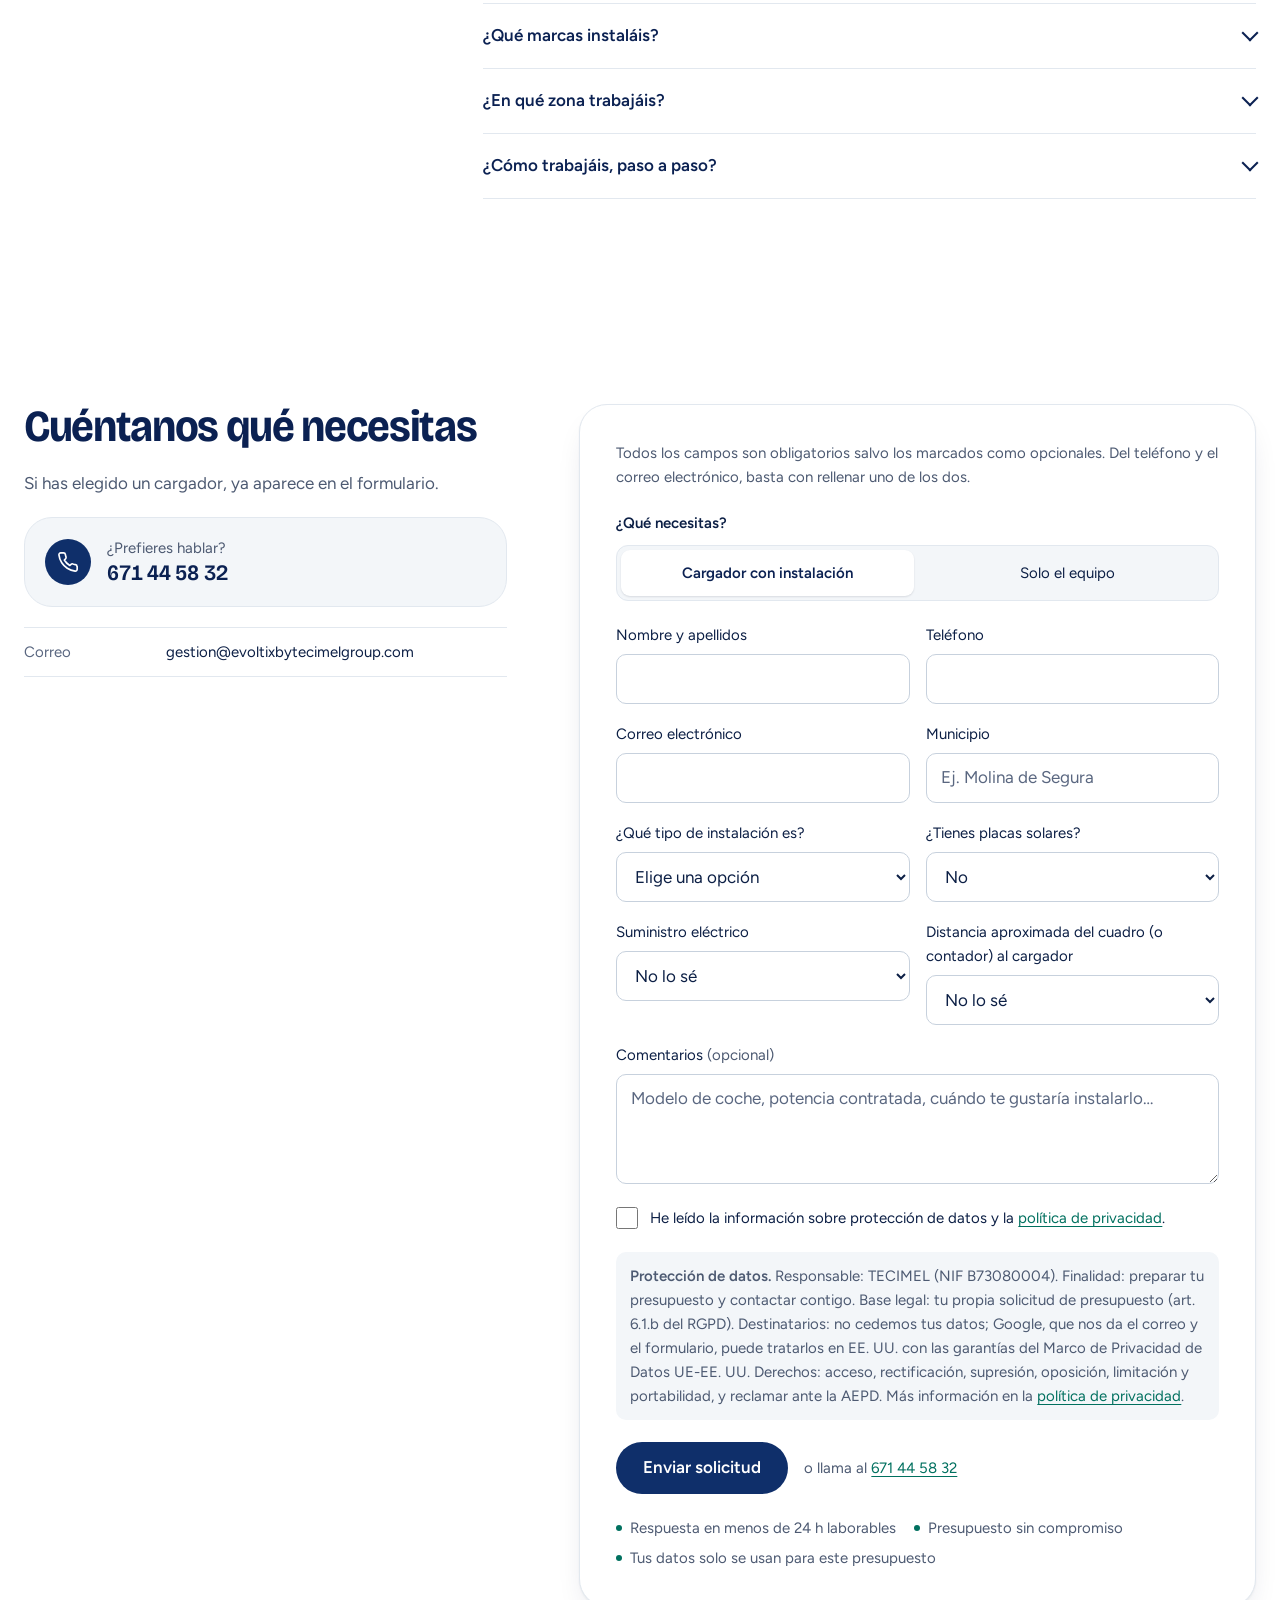
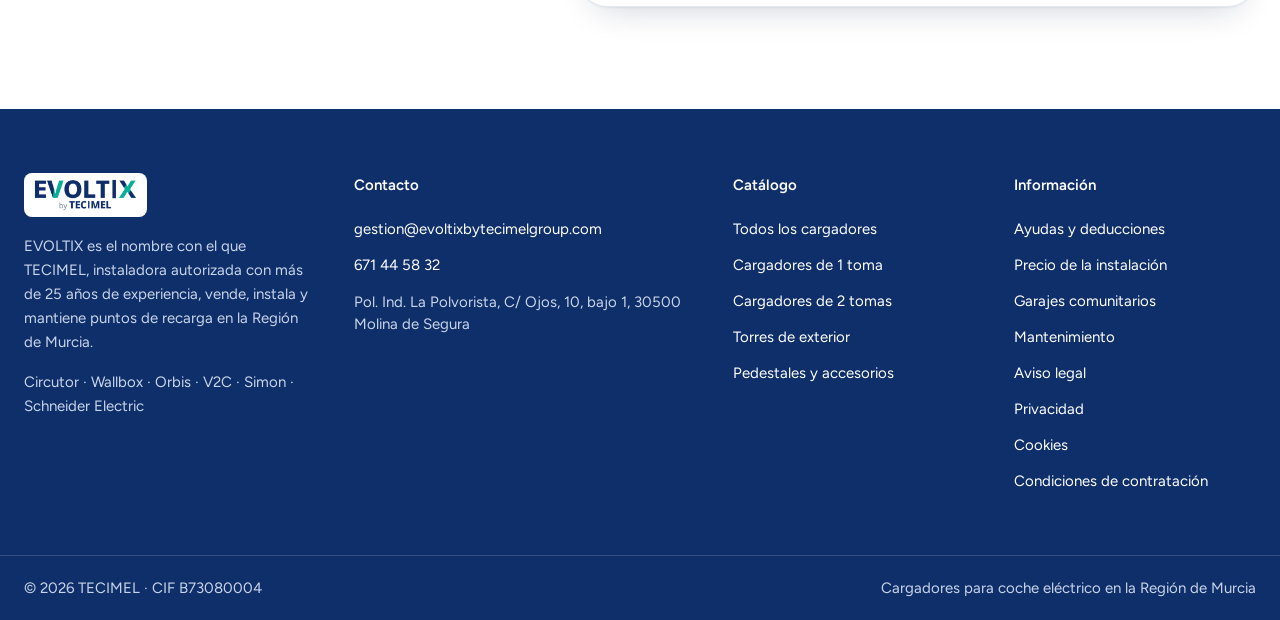
==== commit be2cbc1a: "Portada: fuera el esquema del garaje; catálogo con precio en carril y zona de trabajo con municipio " ====
--- a/index.html
+++ b/index.html
@@ -86,6 +86,7 @@
 <section class="hero" aria-labelledby="h1"><div class="wrap">
   <div class="hcard">
     <div class="hcopy" data-enter>
+      <p class="eyebrow">Instalación y mantenimiento de cargadores · Región de Murcia</p>
       <h1 id="h1">Carga tu coche en casa. Nosotros lo instalamos.</h1>
       <p class="lead">Circutor, Wallbox, Orbis, V2C, Simon y Schneider Electric con precio. Instalados y legalizados en la Región de Murcia.</p>
       <div class="actions"><a class="btn btn-primary btn-lg" href="catalogo.html">Ver cargadores</a><a class="btn btn-secondary btn-lg" href="#contacto">Pedir presupuesto</a></div>
@@ -120,6 +121,13 @@
     <li><a class="use" href="catalogo.html#uso-accesorio"><span class="ph"><img src="img/productos/circutor-pd10-fm1.jpg" alt="" width="500" height="500" loading="lazy"></span><b>Pedestales y accesorios</b><span class="row"><span data-price="uso:accesorio">desde 7,26&nbsp;€</span><span class="go" aria-hidden="true"><svg width="16" height="16"><use href="#i-arrow"/></svg></span></span></a></li>
   </ul>
   <p class="note uses-note">Equipo con IVA. Instalación aparte.</p>
+</div></section>
+
+<!-- ========== CATÁLOGO EN LA PORTADA: cargadores con precio, generados desde js/catalogo-data.js ========== -->
+<section class="section tint" id="catalogo-portada" aria-labelledby="rail-t"><div class="wrap">
+  <div class="sec-head split"><div class="sh"><h2 id="rail-t">Cargadores con precio</h2><p class="lead" data-rail-count>Del catálogo, con IVA. Toca uno para ver versiones y ficha.</p></div>
+    <div class="rail-nav"><button class="rbtn" type="button" data-rail="-1" aria-label="Cargadores anteriores"><svg width="18" height="18" aria-hidden="true" style="transform:scaleX(-1)"><use href="#i-arrow"/></svg></button><button class="rbtn" type="button" data-rail="1" aria-label="Más cargadores"><svg width="18" height="18" aria-hidden="true"><use href="#i-arrow"/></svg></button><a class="btn btn-primary btn-sm" href="catalogo.html">Todo el catálogo</a></div></div>
+  <ul class="rail" id="rail" tabindex="0" aria-label="Cargadores del catálogo"><li class="rail-empty"><a class="tlink" href="catalogo.html">Ver el catálogo de cargadores</a></li></ul>
 </div></section>
 
 <!-- ========== PROCESO ========== -->
@@ -145,29 +153,21 @@
   </ul>
 </div></section>
 
-<!-- ========== GARAJE COMUNITARIO: esquema de la instalación ========== -->
-<section class="section" id="comunidad" aria-labelledby="gc-t"><div class="wrap split2">
-  <div class="sec-head flush"><h2 id="gc-t">Tu plaza en el garaje comunitario</h2><p class="lead">Sin acuerdo de la junta: basta con comunicarlo. Tu línea va de tu contador a tu plaza.</p><a class="tlink" href="garaje-comunitario.html">Cómo funciona <svg class="arr" width="14" height="14"><use href="#i-arrow"/></svg></a></div>
-  <figure class="scheme">
-    <svg viewBox="0 0 560 300" role="img" aria-labelledby="gc-svg-t">
-      <title id="gc-svg-t">Esquema: tu línea sale de tu contador en el cuarto de contadores y llega por el techo del garaje hasta el cargador de tu plaza</title>
-      <rect class="s-room" x="16" y="40" width="110" height="150" rx="14"/>
-      <circle class="s-meter" cx="48" cy="80" r="12"/><circle class="s-meter" cx="94" cy="80" r="12"/><circle class="s-meter on" cx="48" cy="120" r="12"/><circle class="s-meter" cx="94" cy="120" r="12"/><circle class="s-meter" cx="48" cy="160" r="12"/><circle class="s-meter" cx="94" cy="160" r="12"/>
-      <path class="s-line" d="M60 120h40v-96h330v118"/>
-      <path class="s-bay" d="M160 150v136M260 150v136M360 150v136M460 150v136M540 150v136"/>
-      <g class="s-car" transform="translate(178 186)"><rect width="64" height="96" rx="18"/><path d="M10 26h44l-5 14H15z"/></g>
-      <g class="s-car" transform="translate(278 186)"><rect width="64" height="96" rx="18"/><path d="M10 26h44l-5 14H15z"/></g>
-      <g class="s-car mine" transform="translate(378 186)"><rect width="64" height="96" rx="18"/><path d="M10 26h44l-5 14H15z"/></g>
-      <rect class="s-box on" x="414" y="142" width="32" height="38" rx="9"/>
-      <text class="s-lbl" x="16" y="220">Cuarto de</text><text class="s-lbl" x="16" y="244">contadores</text>
-      <text class="s-lbl on" x="150" y="58">Tu línea</text>
-      <text class="s-lbl on" x="456" y="168">Tu plaza</text>
-    </svg>
-  </figure>
+<!-- ========== ZONA Y SERVICIOS: texto para búsquedas locales, con el municipio rotando ========== -->
+<section class="section tint" id="zona" aria-labelledby="zona-t"><div class="wrap split2 top">
+  <div class="sec-head flush">
+    <h2 id="zona-t" class="rot-h">Instalamos y mantenemos cargadores en <span class="rot" aria-hidden="true"><span class="on">Molina de Segura</span><span>Murcia</span><span>Cartagena</span><span>Lorca</span><span>Alcantarilla</span><span>Cieza</span><span>Yecla</span><span>toda la Región</span></span><span class="visually-hidden">toda la Región de Murcia</span></h2>
+    <p class="lead">Instalación, legalización y mantenimiento de cargadores de coche eléctrico en la Región de Murcia, desde Molina de Segura.</p>
+  </div>
+  <ul class="svc-links">
+    <li><a href="precio-instalacion-cargador.html"><span class="ic" aria-hidden="true"><svg width="24" height="24"><use href="#i-bolt"/></svg></span><span><b>Instalación de cargadores</b><span>Presupuesto cerrado y CIE</span></span><svg class="arr" width="18" height="18" aria-hidden="true"><use href="#i-arrow"/></svg></a></li>
+    <li><a href="garaje-comunitario.html"><span class="ic" aria-hidden="true"><svg width="24" height="24"><use href="#i-key"/></svg></span><span><b>Garaje comunitario</b><span>Sin acuerdo de la junta</span></span><svg class="arr" width="18" height="18" aria-hidden="true"><use href="#i-arrow"/></svg></a></li>
+    <li><a href="mantenimiento-cargador-coche-electrico.html"><span class="ic" aria-hidden="true"><svg width="24" height="24"><use href="#i-wrench"/></svg></span><span><b>Mantenimiento y reparación</b><span>De cualquier marca</span></span><svg class="arr" width="18" height="18" aria-hidden="true"><use href="#i-arrow"/></svg></a></li>
+  </ul>
 </div></section>
 
 <!-- ========== EMPRESAS ========== -->
-<section class="section tint" id="empresas" aria-labelledby="emp-t"><div class="wrap">
+<section class="section" id="empresas" aria-labelledby="emp-t"><div class="wrap">
   <div class="sec-head split"><div class="sh"><h2 id="emp-t">Recarga para empresas y flotas</h2><p class="lead">Empleados, clientes y flota, con control de cada carga.</p></div><div class="actions"><a class="btn btn-primary btn-sm" href="catalogo.html#uso-empresa">Cargadores para empresas</a></div></div>
   <ul class="tiles">
     <li><span class="ic" aria-hidden="true"><svg width="24" height="24"><use href="#i-card"/></svg></span><b>Tarjetas RFID y app</b></li>
--- a/css/styles.css
+++ b/css/styles.css
@@ -589,6 +589,39 @@
 .fig span:not(.num){font-size:var(--t5);color:var(--muted)}
 .note{font-size:var(--t6);color:var(--muted)}
 .tlink.on-band{color:var(--band-fg)}
+/* Carril del catálogo en la portada */
+.rail-nav{display:flex;align-items:center;gap:8px}
+.rbtn{display:grid;place-items:center;width:44px;height:44px;border:1px solid var(--line-strong);border-radius:50%;background:var(--card);color:var(--head);cursor:pointer;transition:transform .16s var(--ease-out),border-color .2s ease}
+.rbtn:active{transform:scale(.94)}
+.rbtn:disabled{opacity:.4;cursor:default}
+@media (hover:hover) and (pointer:fine){.rbtn:not(:disabled):hover{border-color:var(--head)}}
+.rail{display:grid;grid-auto-flow:column;grid-auto-columns:calc((100% - 48px) / 4);gap:16px;margin:0;padding:4px 0 12px;list-style:none;overflow-x:auto;overscroll-behavior-x:contain;scroll-snap-type:x mandatory;scrollbar-width:thin;scrollbar-color:var(--line-strong) transparent}
+.rail>li{scroll-snap-align:start;min-width:0}
+.rail-empty{grid-column:1/-1}
+.pcard{display:grid;gap:6px;align-content:start;height:100%;padding:16px;border-radius:24px;background:var(--card);border:1px solid var(--line);color:var(--ink);text-decoration:none;transition:transform .2s var(--ease-out),border-color .2s ease}
+.pcard .ph{display:grid;place-items:center;aspect-ratio:1/.8;margin-bottom:8px;border-radius:18px;background:var(--plate);overflow:hidden}
+.pcard .ph img{height:84%;width:auto;mix-blend-mode:multiply;transition:transform .5s var(--ease-out)}
+.pcard small{font-size:var(--t6);color:var(--muted)}
+.pcard b{font:700 var(--t3)/1.15 var(--display);color:var(--head)}
+.pcard .kw{font-size:var(--t5);color:var(--muted);font-variant-numeric:tabular-nums}
+.pcard .pr{margin-top:8px;padding-top:12px;border-top:1px solid var(--line);font-variant-numeric:tabular-nums}
+.pcard .pr strong{display:block;font:700 var(--t3)/1.1 var(--display);color:var(--head)}
+@media (hover:hover) and (pointer:fine){.pcard:hover{transform:translateY(-2px);border-color:var(--line-strong)}.pcard:hover .ph img{transform:scale(1.03)}}
+/* Zona: municipio que va cambiando */
+.rot-h{font-size:var(--t2)}
+.rot{display:grid;color:var(--link)}
+.rot>span{grid-area:1/1;opacity:0;transform:translateY(.35em);transition:opacity .4s var(--ease-out),transform .4s var(--ease-out)}
+.rot>span.on{opacity:1;transform:none}
+.svc-links{display:grid;gap:12px;list-style:none;margin:0;padding:0}
+.svc-links a{display:grid;grid-template-columns:48px minmax(0,1fr) auto;gap:16px;align-items:center;padding:18px 20px;border-radius:20px;background:var(--card);border:1px solid var(--line);color:var(--ink);text-decoration:none;transition:transform .2s var(--ease-out),border-color .2s ease}
+.svc-links .ic{display:grid;place-items:center;width:48px;height:48px;border-radius:50%;background:var(--mint);color:var(--link)}
+.svc-links b{display:block;font:700 var(--t4)/1.25 var(--display);color:var(--head)}
+.svc-links span span{font-size:var(--t5);color:var(--muted)}
+.svc-links .arr{color:var(--link);transition:transform .2s var(--ease-out)}
+@media (hover:hover) and (pointer:fine){.svc-links a:hover{transform:translateY(-2px);border-color:var(--line-strong)}.svc-links a:hover .arr{transform:translateX(3px)}}
+@media (max-width:1100px){.rail{grid-auto-columns:calc((100% - 32px) / 3)}}
+@media (max-width:760px){.rail{grid-auto-columns:72%;margin-inline:calc(-1 * var(--gut));padding-inline:var(--gut);scroll-padding-inline:var(--gut)}.rail-nav .rbtn{display:none}}
+@media (prefers-reduced-motion:reduce){.rot>span{transition:none}}
 @media (max-width:1100px){.uses,.tiles,.nums{grid-template-columns:repeat(2,minmax(0,1fr))}}
 @media (max-width:960px){
   .hcard{grid-template-columns:1fr;border-radius:24px}
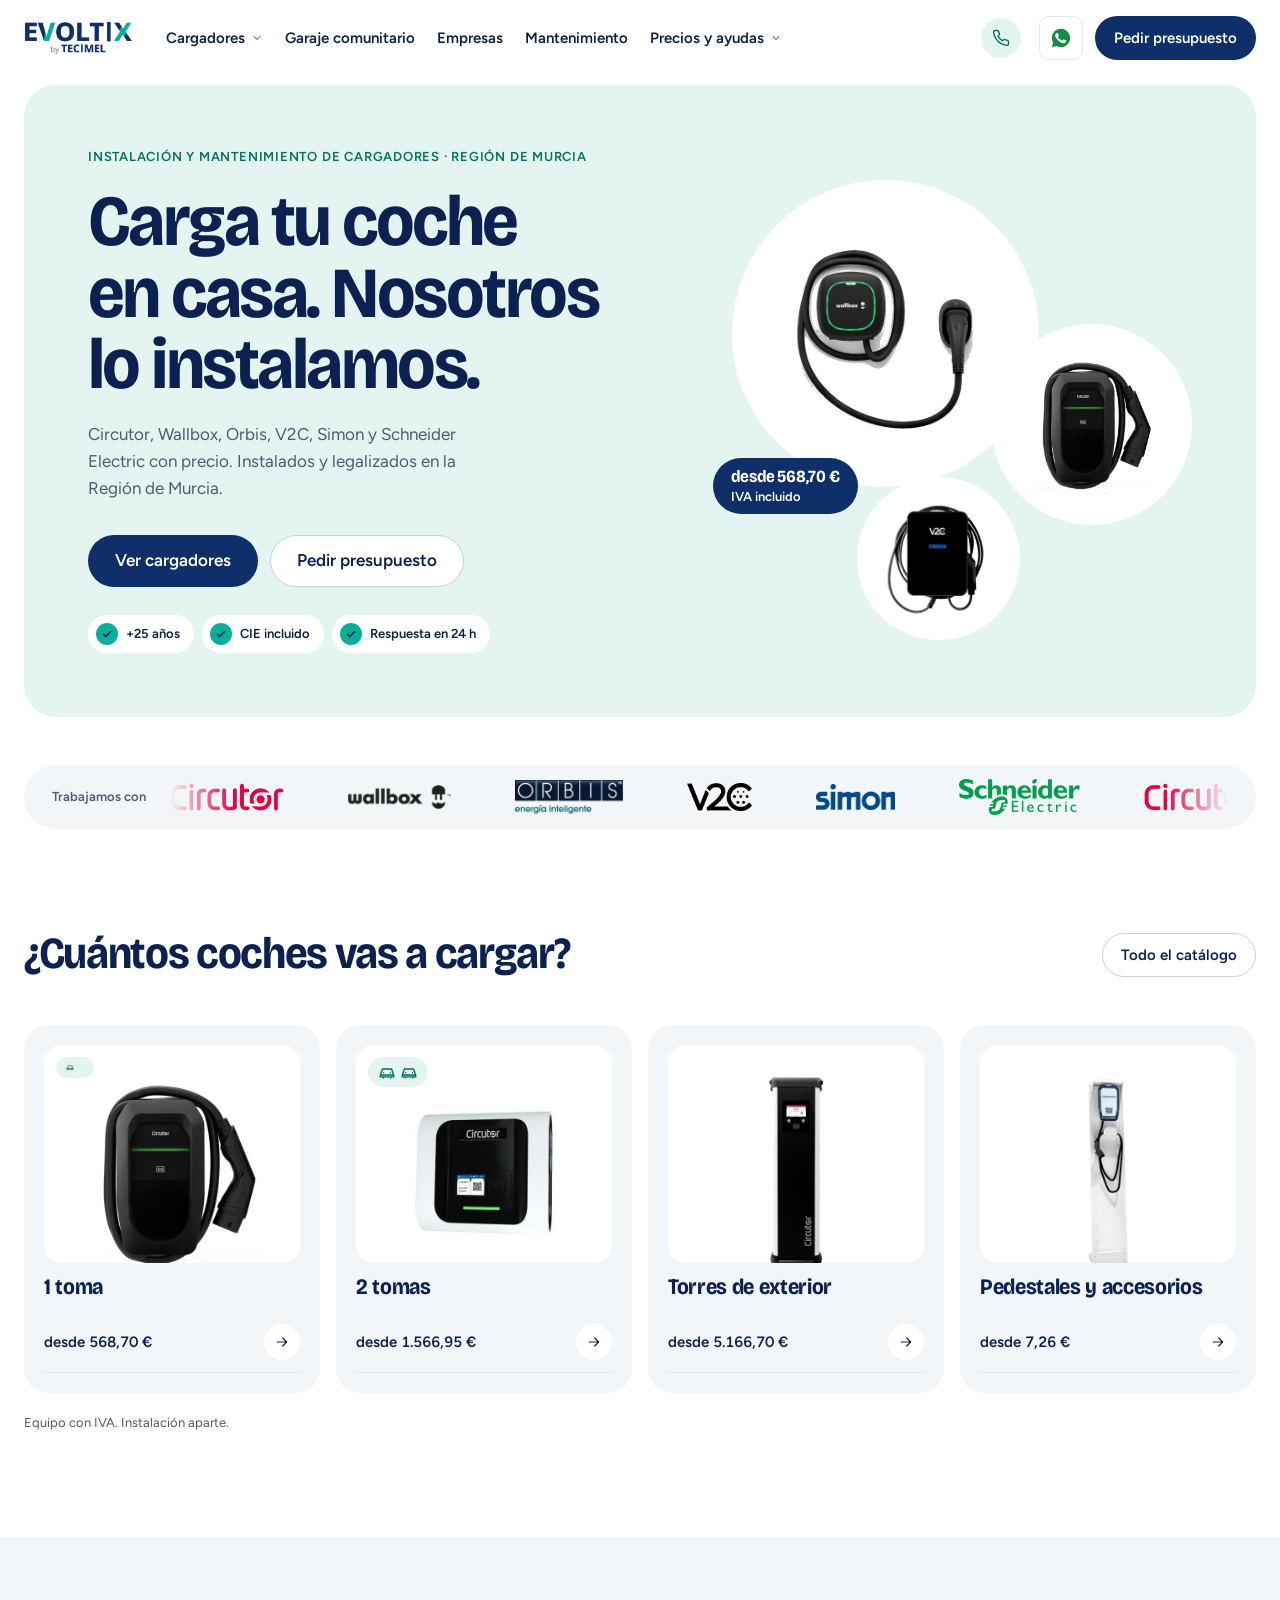
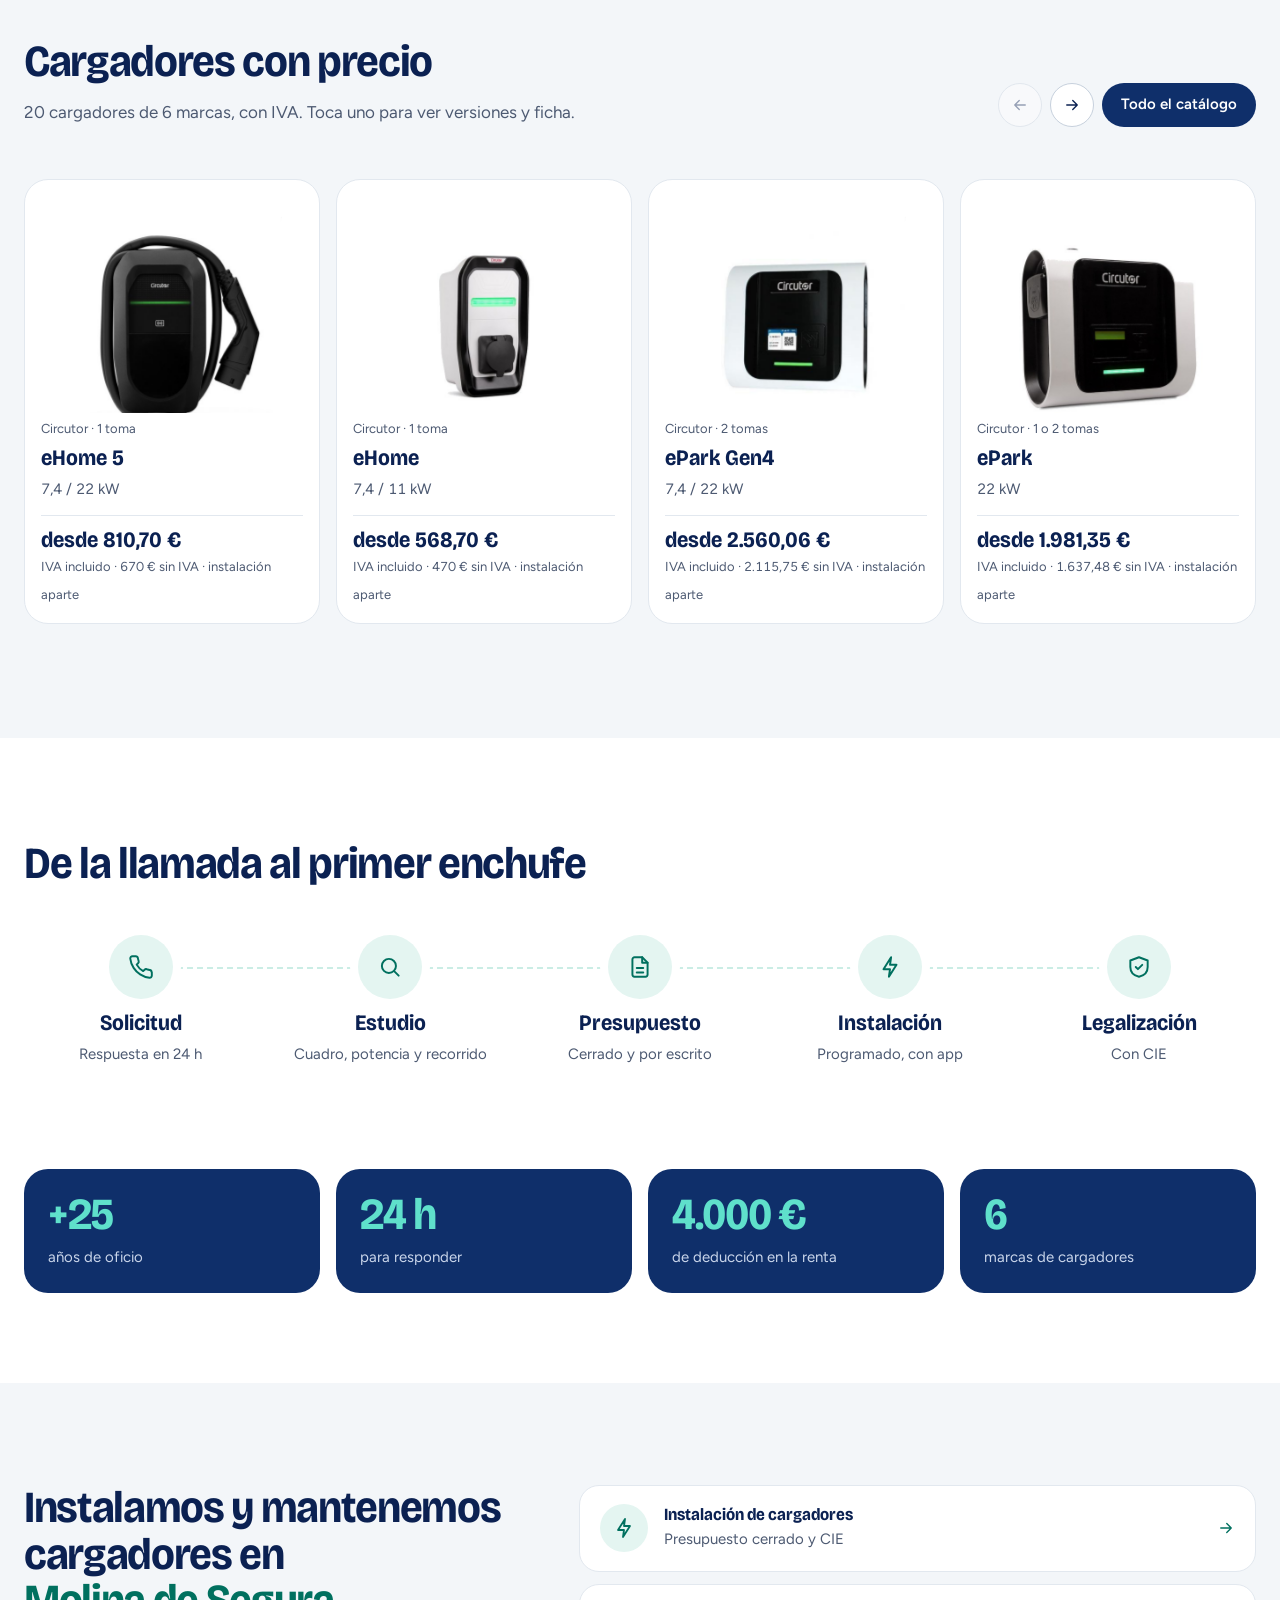
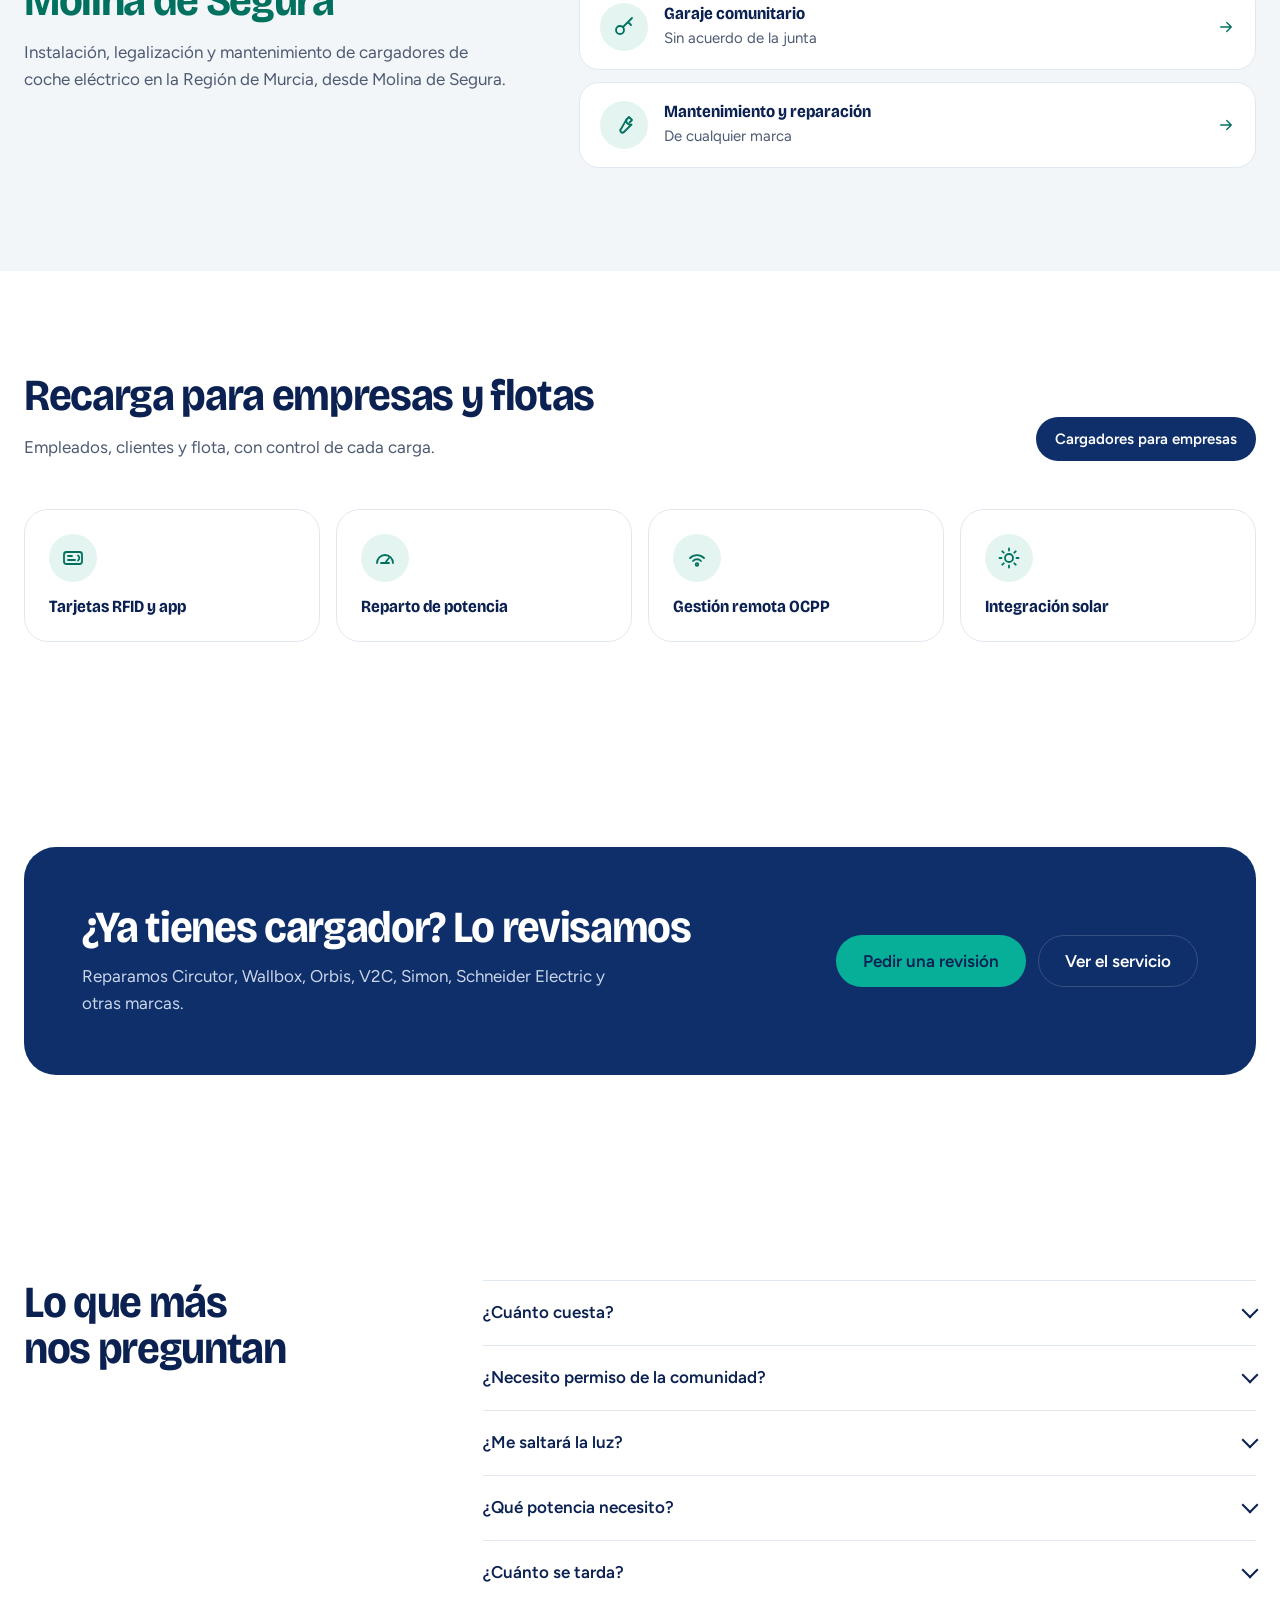
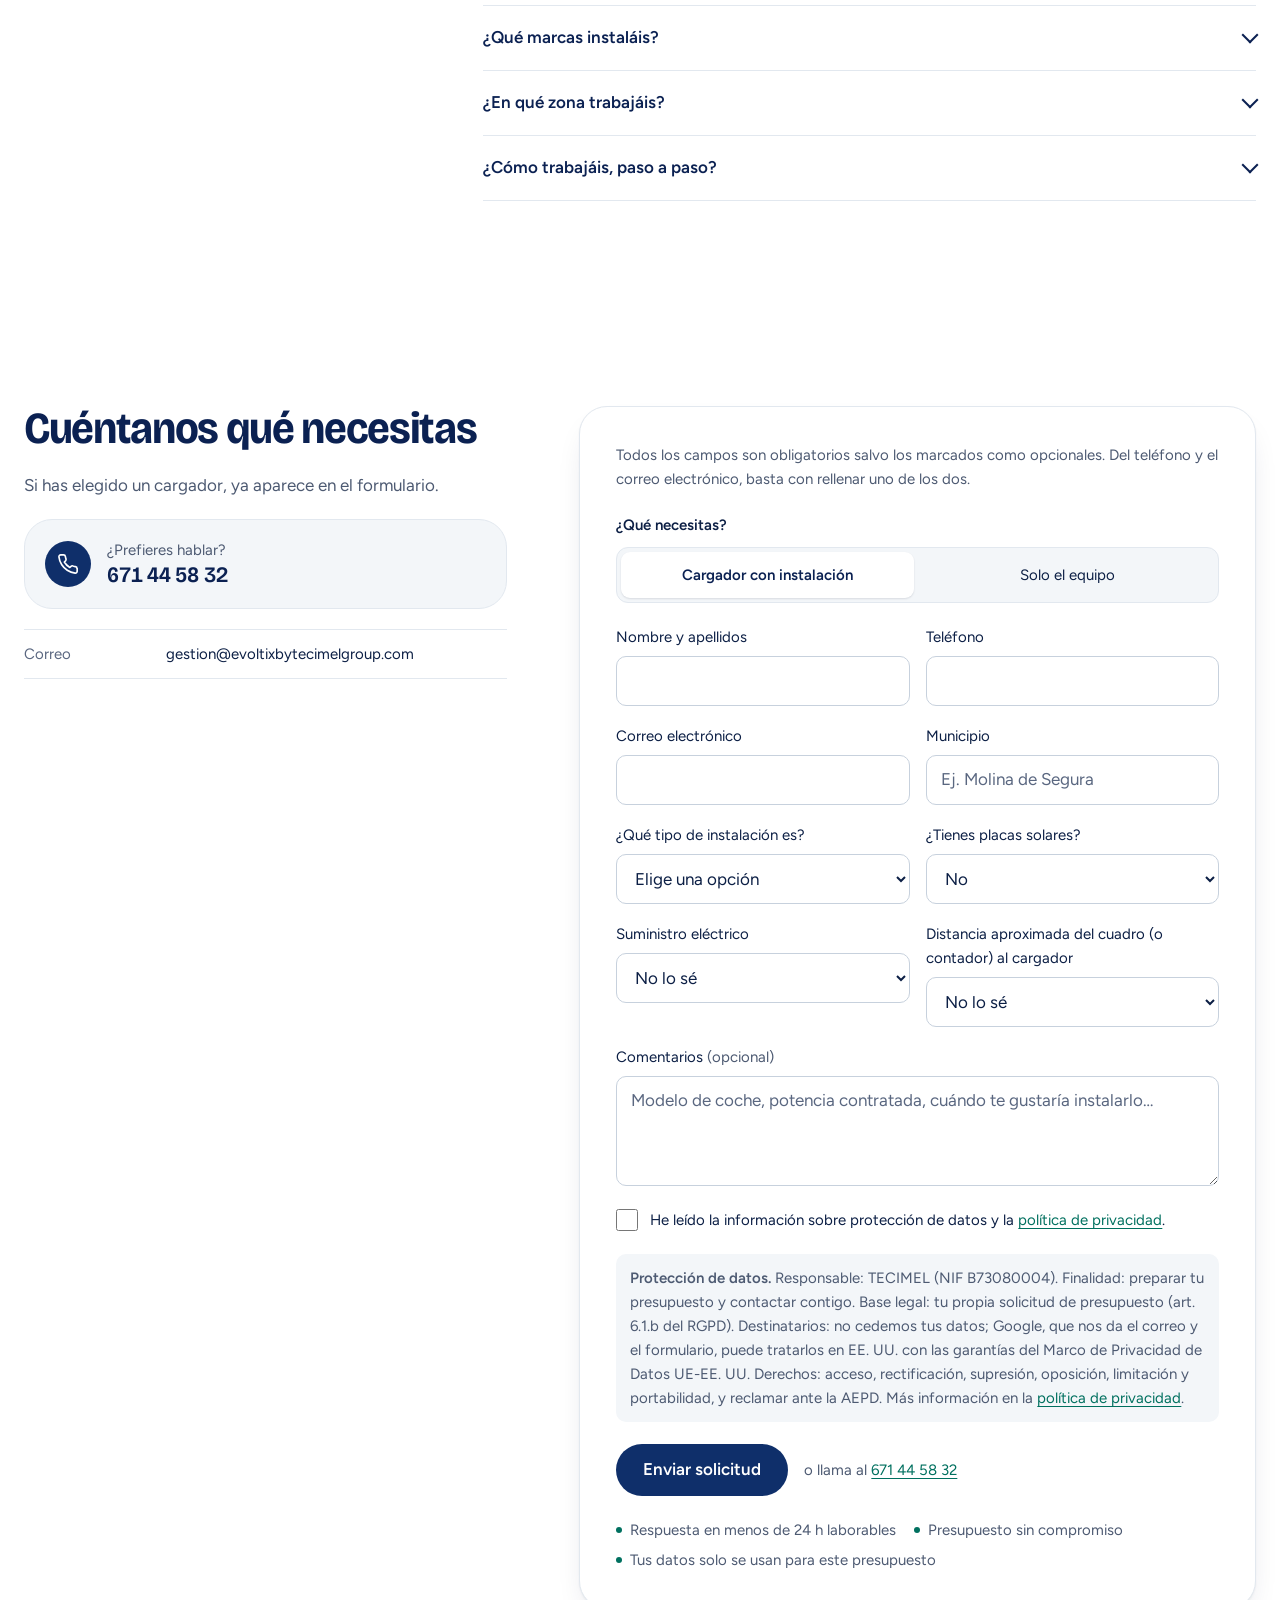
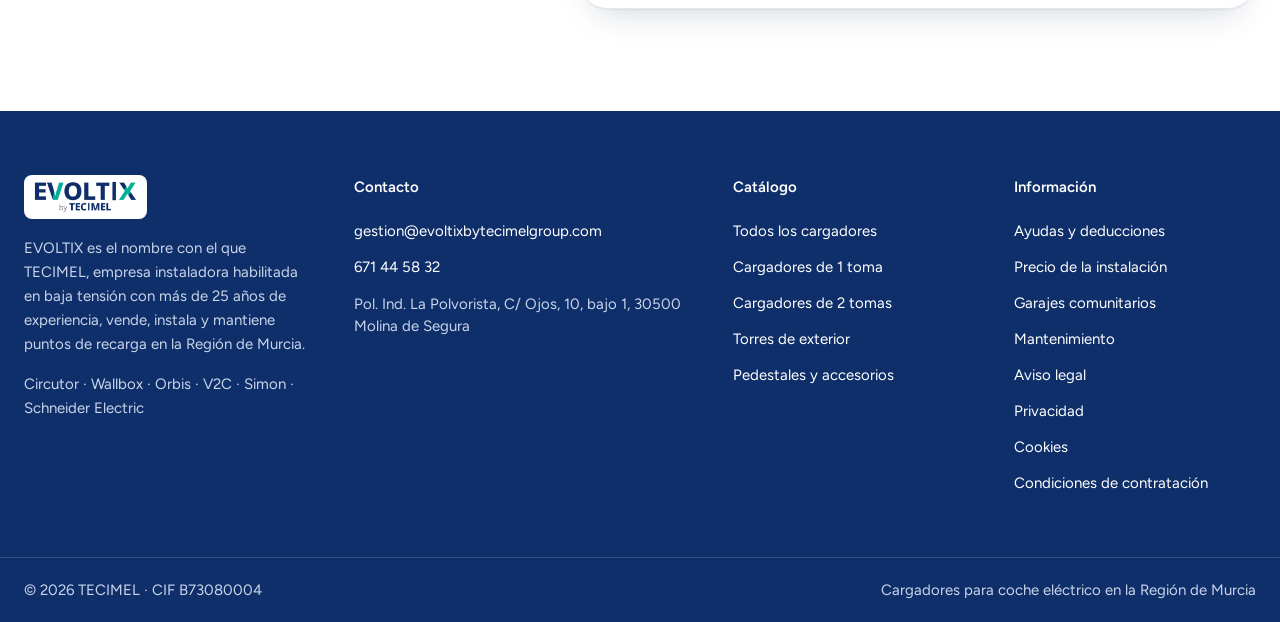
==== commit 90db4e80: "Legal: precios vigentes en vez de orientativos, hojas de reclamaciones y arbitraje, repuestos, acces" ====
--- a/index.html
+++ b/index.html
@@ -255,7 +255,7 @@
   <div class="wrap">
     <div>
       <span class="logo-w"><img src="img/logo.png" alt="EVOLTIX by TECIMEL" width="110" height="34" loading="lazy"></span>
-      <p>EVOLTIX es el nombre con el que TECIMEL, instaladora autorizada con más de 25 años de experiencia, vende, instala y mantiene puntos de recarga en la Región de Murcia.</p>
+      <p>EVOLTIX es el nombre con el que TECIMEL, empresa instaladora habilitada en baja tensión con más de 25 años de experiencia, vende, instala y mantiene puntos de recarga en la Región de Murcia.</p>
       <p class="ft-brands">Circutor · Wallbox · Orbis · V2C · Simon · Schneider Electric</p>
     </div>
     <div><b>Contacto</b><ul><li><a data-email href="mailto:gestion@evoltixbytecimelgroup.com">gestion@evoltixbytecimelgroup.com</a></li><li data-tel-wrap><a class="ft-tel" data-tel href="tel:+34671445832">671 44 58 32</a></li><li class="addr">Pol. Ind. La Polvorista, C/ Ojos, 10, bajo 1, 30500 Molina de Segura</li></ul></div>
--- a/css/styles.css
+++ b/css/styles.css
@@ -524,7 +524,7 @@
 .mq-track.run{animation:mq 36s linear infinite}
 .mq-track li{flex:none;padding-right:clamp(40px,5vw,72px)}
 .mq-track img{height:28px;width:auto}
-.mq-track img.wallbox{height:24px}.mq-track img.orbis{height:34px}
+.mq-track img.wallbox{height:24px}.mq-track img.orbis{height:34px}.mq-track img.simon{height:26px}.mq-track img.schneider{height:36px}
 @keyframes mq{to{transform:translateX(-25%)}}
 @media (hover:hover) and (pointer:fine){.mq:hover .mq-track{animation-play-state:paused}}
 /* Tarjetas de uso y de producto destacado */
@@ -640,7 +640,7 @@
   .stage{max-width:270px}
   .mq-strip{border-radius:20px;padding:12px 16px}
   .mq-t{display:none}
-  .mq-track img{height:22px}.mq-track img.wallbox{height:19px}.mq-track img.orbis{height:27px}
+  .mq-track img{height:22px}.mq-track img.wallbox{height:19px}.mq-track img.orbis{height:27px}.mq-track img.simon{height:21px}.mq-track img.schneider{height:29px}
   .uses,.tiles.c2{grid-template-columns:repeat(2,minmax(0,1fr));gap:12px}
   .use{padding:12px;border-radius:20px;gap:10px}
   .use b{font-size:var(--t4)}
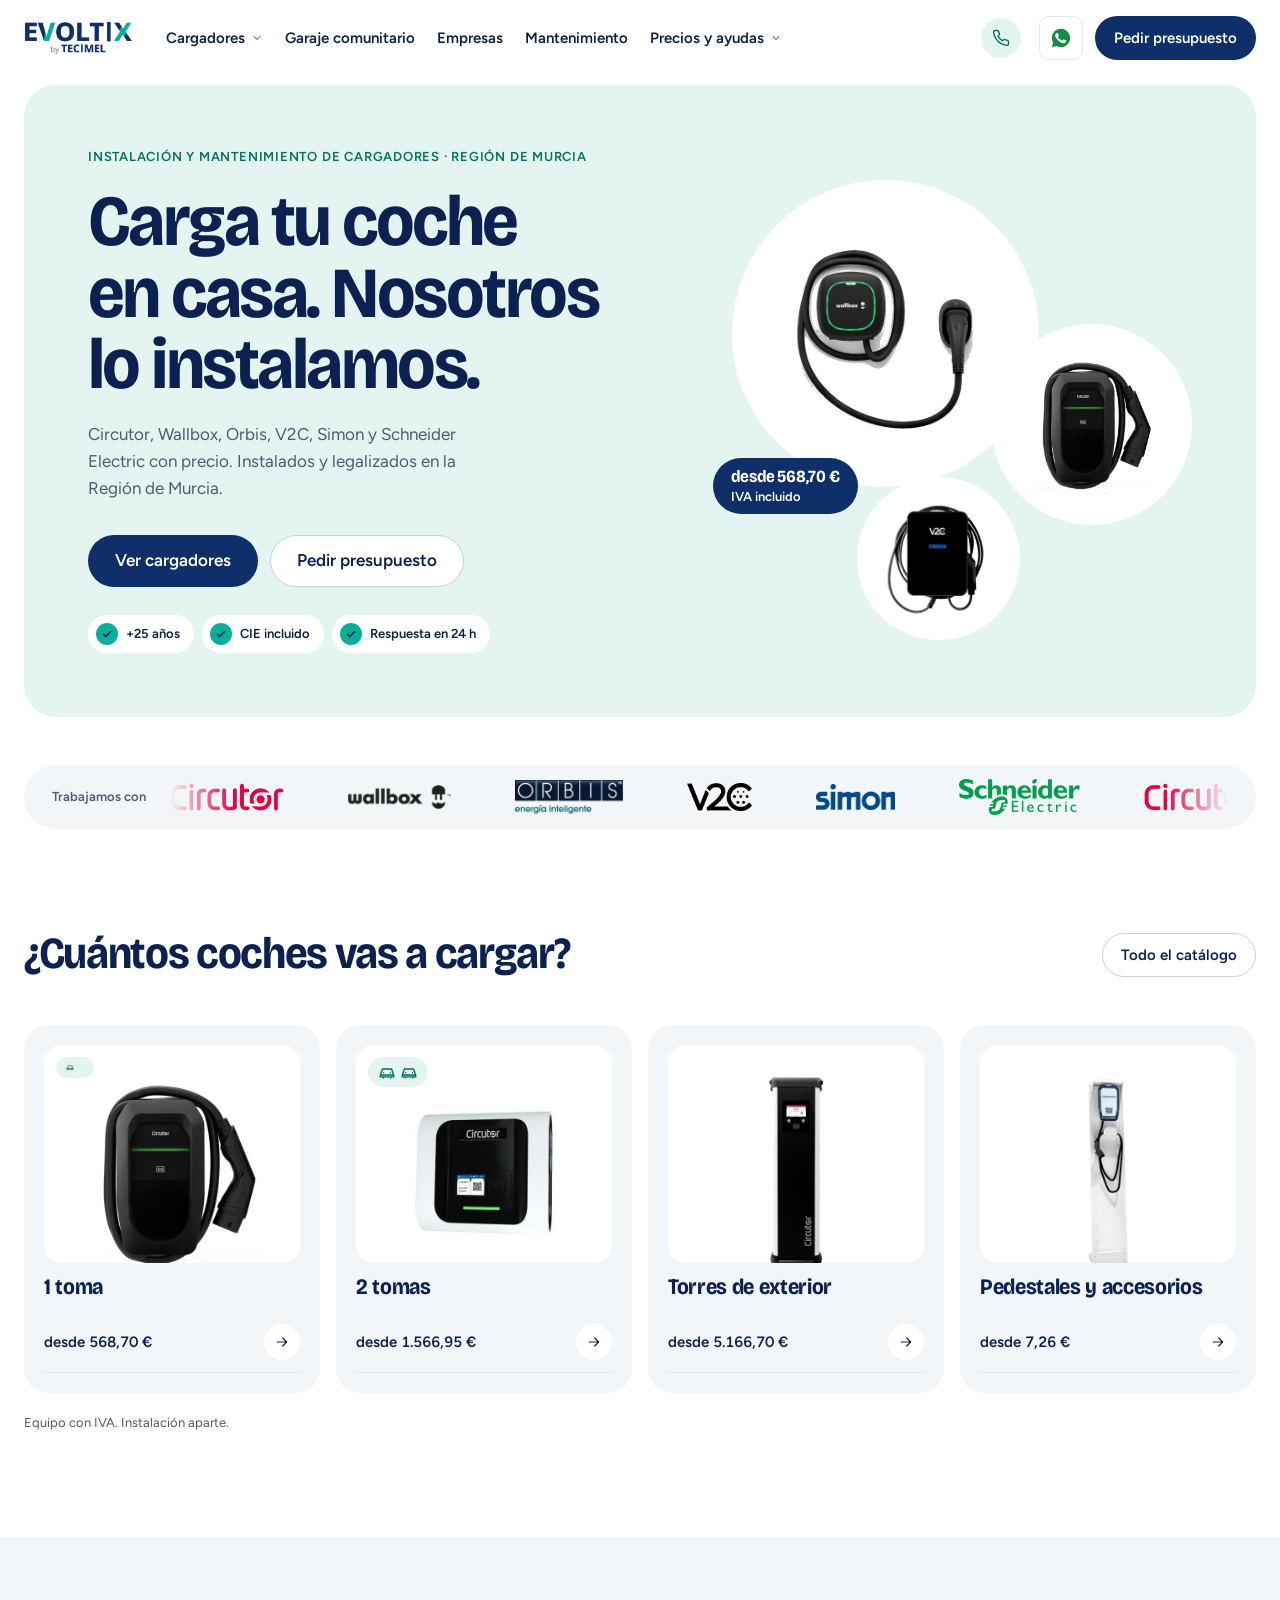
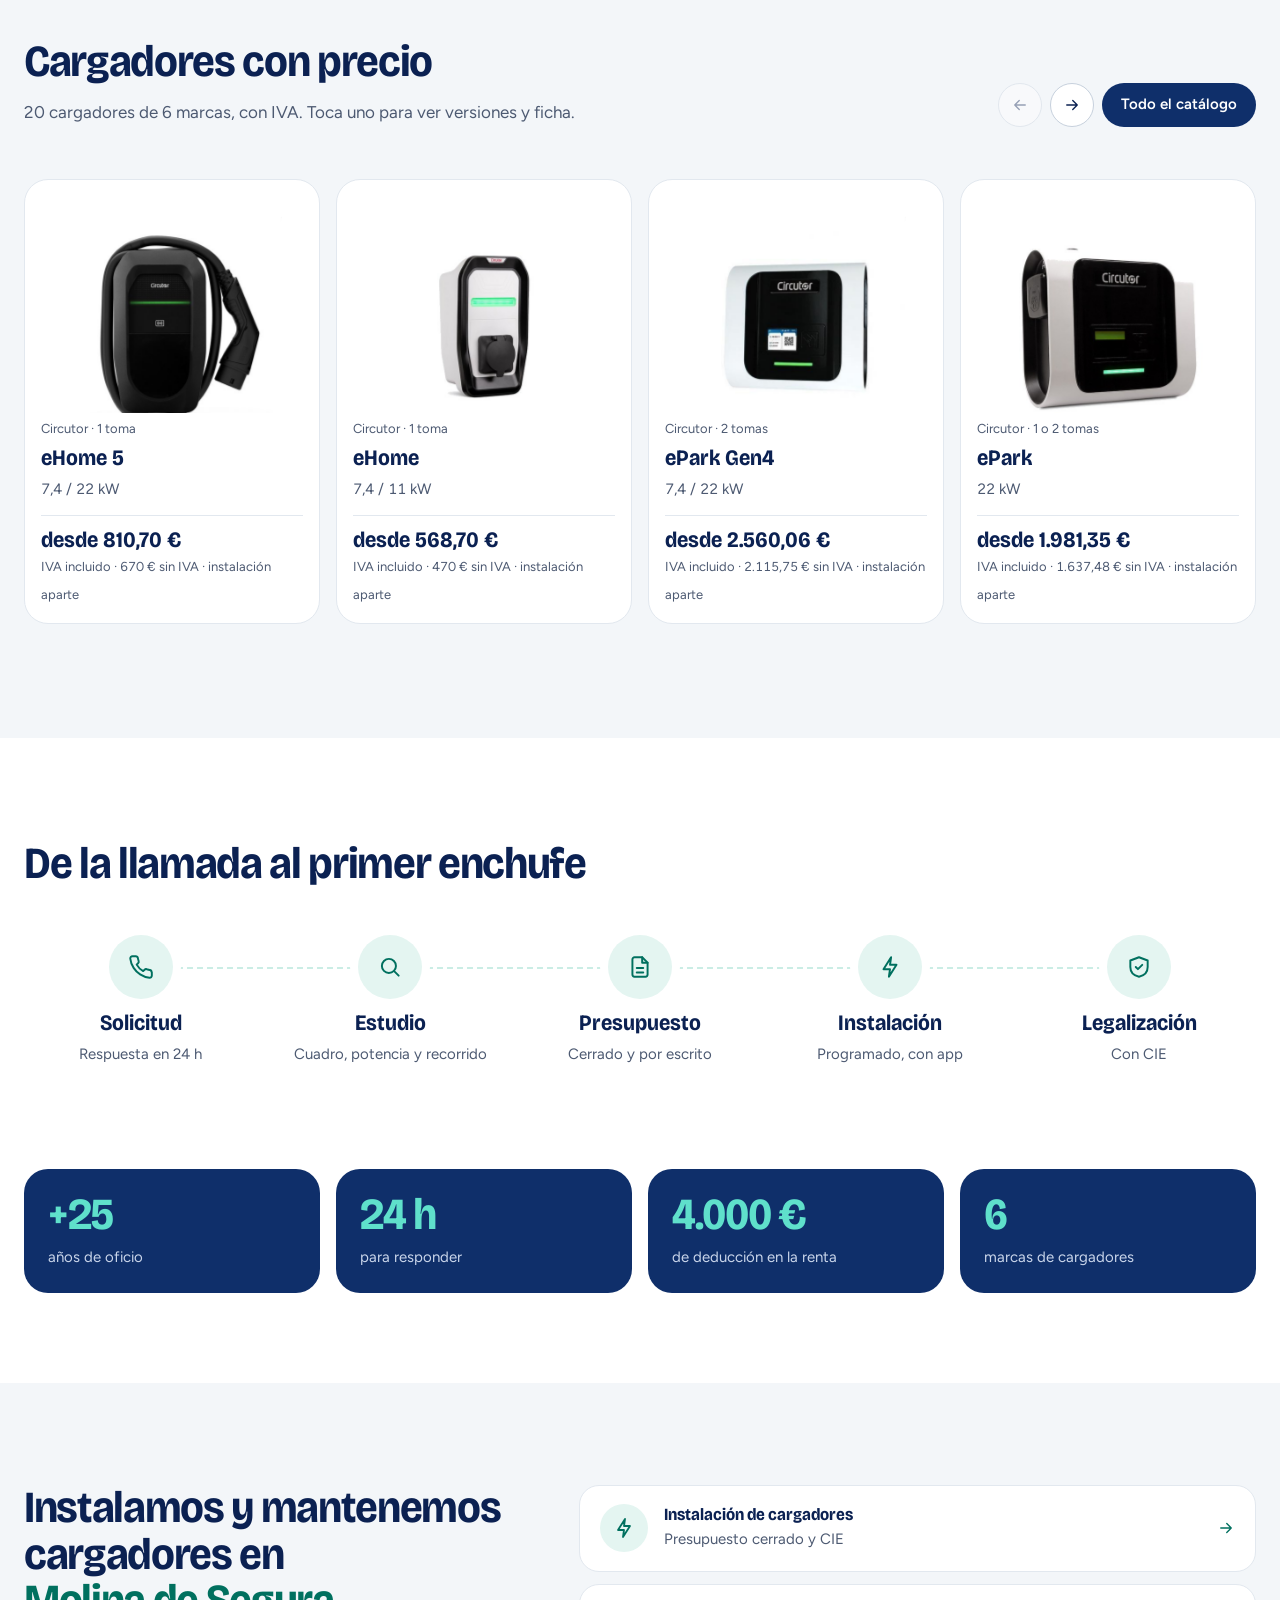
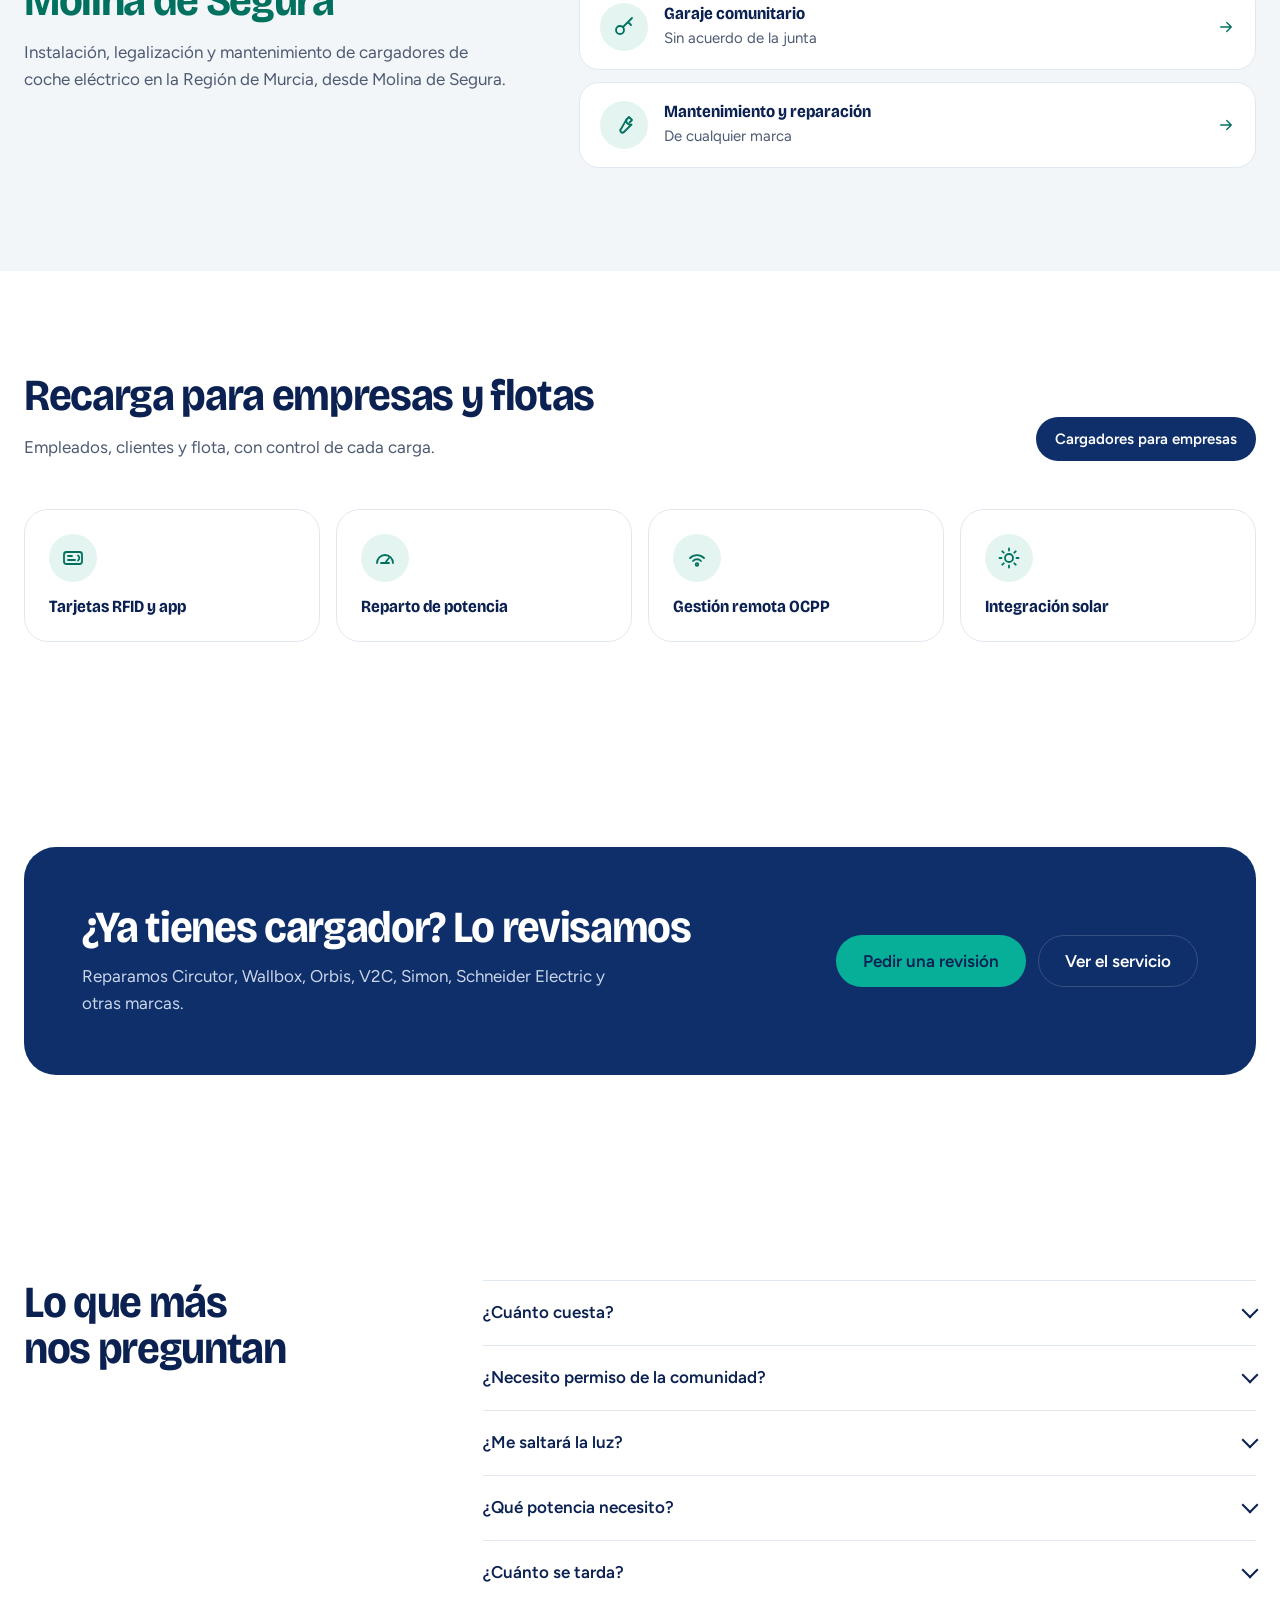
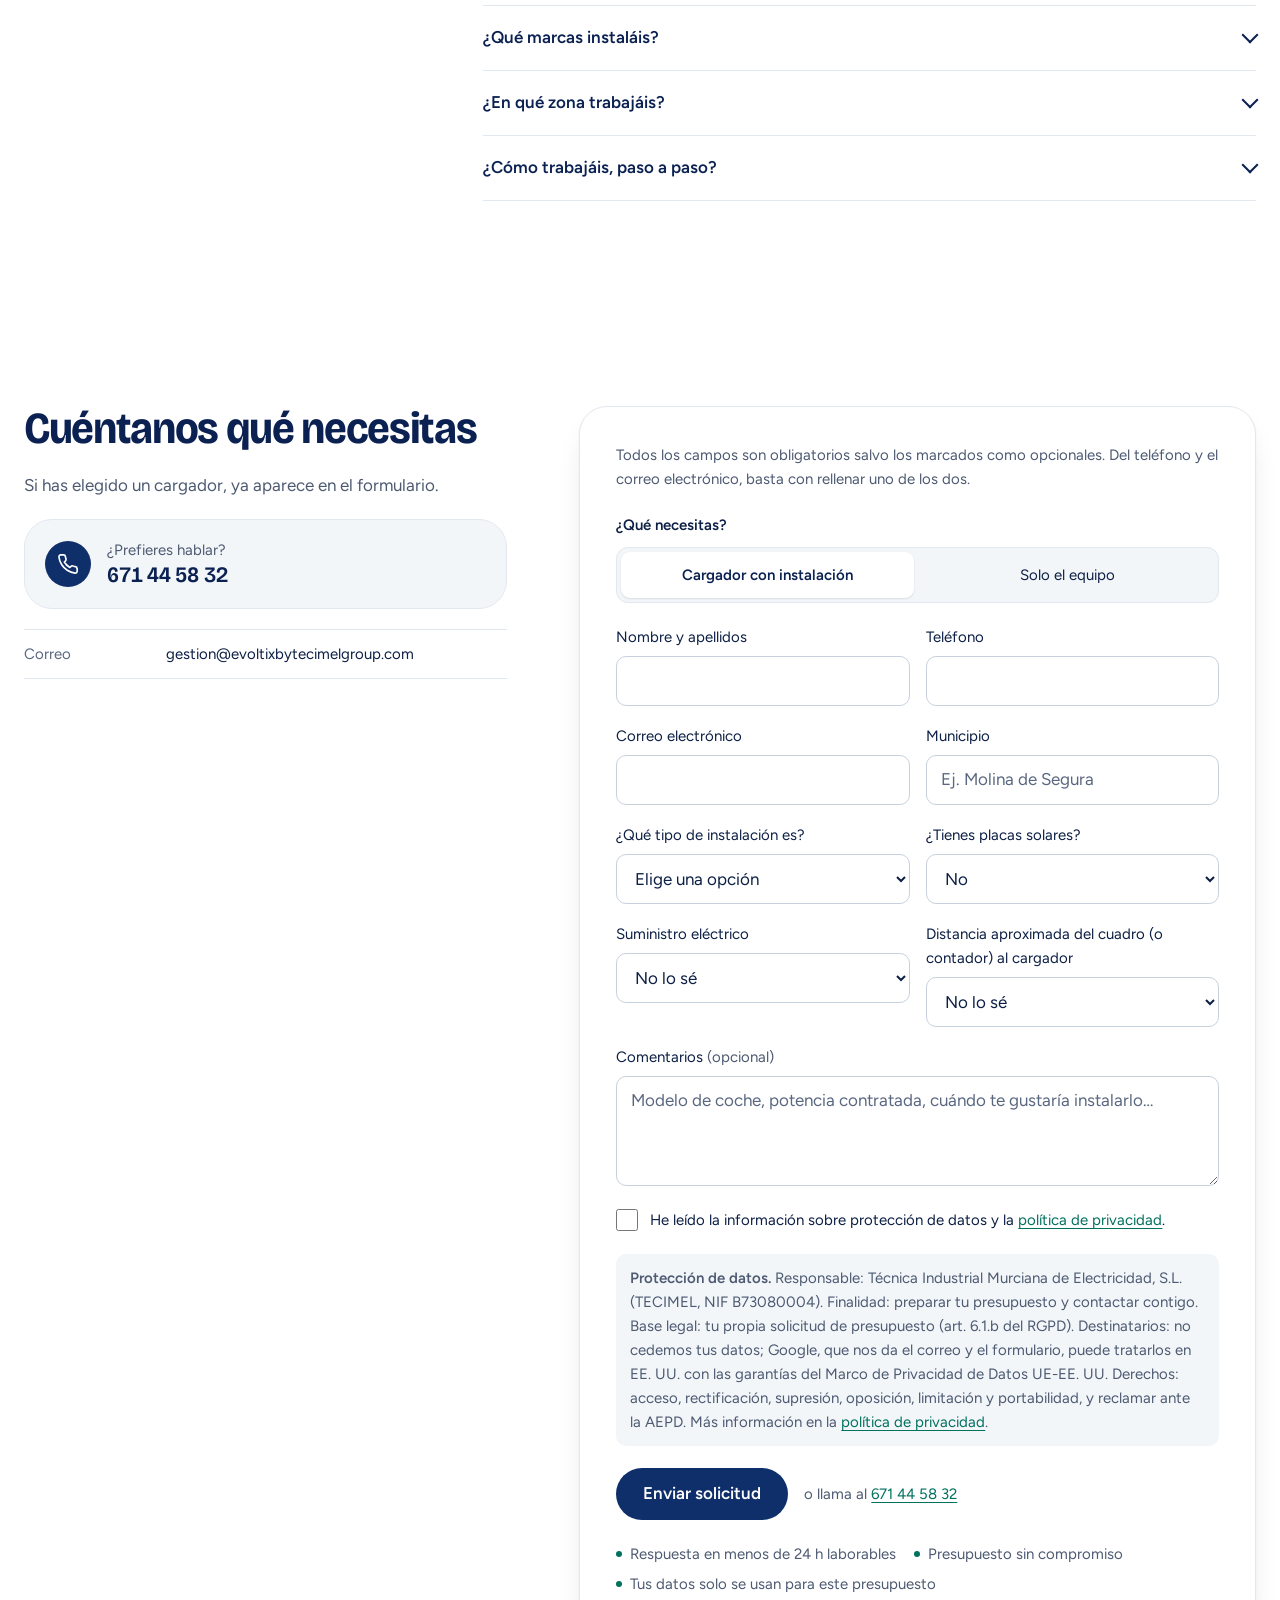
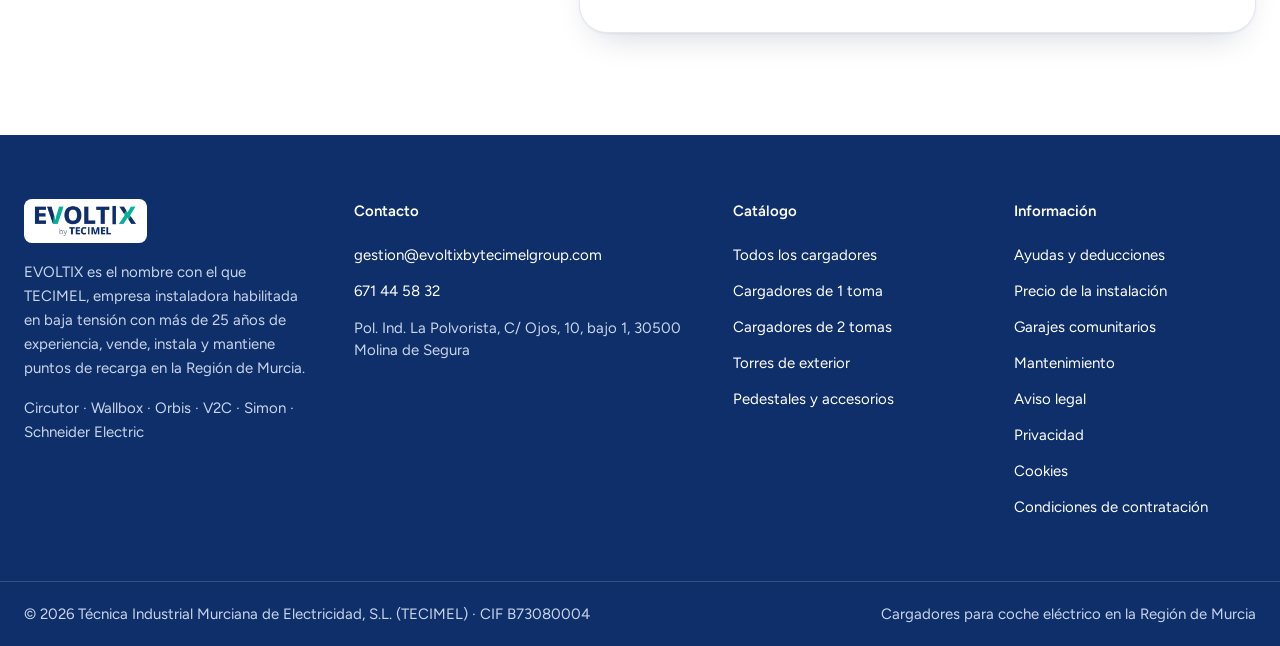
==== commit a6ba0f15: "Legal: denominación Técnica Industrial Murciana de Electricidad, S.L. y datos del Registro Mercantil" ====
--- a/index.html
+++ b/index.html
@@ -23,7 +23,7 @@
 <link rel="preload" href="fonts/bricolage-700.woff" as="font" type="font/woff" crossorigin>
 <link rel="stylesheet" href="css/styles.css">
 <script type="application/ld+json">
-{"@context":"https://schema.org","@type":"Electrician","name":"EVOLTIX by TECIMEL","url":"https://evoltixbytecimelgroup.com/","logo":"https://evoltixbytecimelgroup.com/img/logo.png","email":"gestion@evoltixbytecimelgroup.com","telephone":"+34671445832","address":{"@type":"PostalAddress","streetAddress":"Pol. Ind. La Polvorista, C/ Ojos, 10, bajo 1","postalCode":"30500","addressLocality":"Molina de Segura","addressRegion":"Región de Murcia","addressCountry":"ES"},"knowsAbout":["Circutor","Wallbox","Orbis","V2C","Simon","Schneider Electric","Puntos de recarga de vehículo eléctrico"],"areaServed":[{"@type":"AdministrativeArea","name":"Región de Murcia"},{"@type":"City","name":"Molina de Segura"},{"@type":"City","name":"Murcia"},{"@type":"City","name":"Alcantarilla"},{"@type":"City","name":"Las Torres de Cotillas"},{"@type":"City","name":"Alguazas"},{"@type":"City","name":"Lorquí"},{"@type":"City","name":"Ceutí"},{"@type":"City","name":"Archena"},{"@type":"City","name":"Santomera"},{"@type":"City","name":"Fortuna"},{"@type":"City","name":"Cieza"},{"@type":"City","name":"Mula"},{"@type":"City","name":"Alhama de Murcia"},{"@type":"City","name":"Totana"},{"@type":"City","name":"Lorca"},{"@type":"City","name":"Águilas"},{"@type":"City","name":"Mazarrón"},{"@type":"City","name":"Cartagena"},{"@type":"City","name":"Torre-Pacheco"},{"@type":"City","name":"San Javier"},{"@type":"City","name":"San Pedro del Pinatar"},{"@type":"City","name":"Los Alcázares"},{"@type":"City","name":"Yecla"},{"@type":"City","name":"Jumilla"},{"@type":"City","name":"Caravaca de la Cruz"}],"parentOrganization":{"@type":"Organization","name":"TECIMEL"}}
+{"@context":"https://schema.org","@type":"Electrician","name":"EVOLTIX by TECIMEL","url":"https://evoltixbytecimelgroup.com/","logo":"https://evoltixbytecimelgroup.com/img/logo.png","email":"gestion@evoltixbytecimelgroup.com","telephone":"+34671445832","address":{"@type":"PostalAddress","streetAddress":"Pol. Ind. La Polvorista, C/ Ojos, 10, bajo 1","postalCode":"30500","addressLocality":"Molina de Segura","addressRegion":"Región de Murcia","addressCountry":"ES"},"knowsAbout":["Circutor","Wallbox","Orbis","V2C","Simon","Schneider Electric","Puntos de recarga de vehículo eléctrico"],"areaServed":[{"@type":"AdministrativeArea","name":"Región de Murcia"},{"@type":"City","name":"Molina de Segura"},{"@type":"City","name":"Murcia"},{"@type":"City","name":"Alcantarilla"},{"@type":"City","name":"Las Torres de Cotillas"},{"@type":"City","name":"Alguazas"},{"@type":"City","name":"Lorquí"},{"@type":"City","name":"Ceutí"},{"@type":"City","name":"Archena"},{"@type":"City","name":"Santomera"},{"@type":"City","name":"Fortuna"},{"@type":"City","name":"Cieza"},{"@type":"City","name":"Mula"},{"@type":"City","name":"Alhama de Murcia"},{"@type":"City","name":"Totana"},{"@type":"City","name":"Lorca"},{"@type":"City","name":"Águilas"},{"@type":"City","name":"Mazarrón"},{"@type":"City","name":"Cartagena"},{"@type":"City","name":"Torre-Pacheco"},{"@type":"City","name":"San Javier"},{"@type":"City","name":"San Pedro del Pinatar"},{"@type":"City","name":"Los Alcázares"},{"@type":"City","name":"Yecla"},{"@type":"City","name":"Jumilla"},{"@type":"City","name":"Caravaca de la Cruz"}],"parentOrganization":{"@type":"Organization","name":"TECIMEL","legalName":"Técnica Industrial Murciana de Electricidad, S.L.","taxID":"B73080004"}}
 </script>
 <script type="application/ld+json">
 {"@context": "https://schema.org", "@type": "FAQPage", "mainEntity": [{"@type": "Question", "name": "¿Cuánto cuesta?", "acceptedAnswer": {"@type": "Answer", "text": "El precio total es el del equipo más el de la instalación. El equipo tiene precio en el catálogo. La instalación depende sobre todo de la distancia entre el cuadro o el contador y el cargador, de si hay que pasar por zonas comunes, del estado de tu cuadro eléctrico y de si tu red es monofásica o trifásica. Te damos un presupuesto cerrado, gratis y por escrito antes de empezar. Ver de qué depende el precio."}}, {"@type": "Question", "name": "¿Necesito permiso de la comunidad?", "acceptedAnswer": {"@type": "Answer", "text": "No necesitas un acuerdo de la junta si el punto de recarga es para uso privado y va en tu plaza individual: basta con comunicarlo antes a la comunidad (artículo 17.5 de la Ley de Propiedad Horizontal). El coste de la instalación corre a tu cargo. Te indicamos cómo hacerlo."}}, {"@type": "Question", "name": "¿Me saltará la luz?", "acceptedAnswer": {"@type": "Answer", "text": "Se evita con el control de potencia, también llamado balanceo dinámico: el cargador baja su consumo cuando la casa necesita más energía. La mayoría de los modelos del catálogo lo tienen, aunque no todos, así que te recomendamos uno adecuado para tu potencia contratada."}}, {"@type": "Question", "name": "¿Qué potencia necesito?", "acceptedAnswer": {"@type": "Answer", "text": "Depende de tu potencia contratada, de si tu red es monofásica o trifásica y de la potencia que admite tu coche. En una vivienda monofásica lo habitual son 7,4 kW; con red trifásica se puede llegar a 22 kW. Revisamos tu caso para que no pagues por una potencia que no vas a usar."}}, {"@type": "Question", "name": "¿Cuánto se tarda?", "acceptedAnswer": {"@type": "Answer", "text": "Respondemos a tu solicitud en menos de 24 horas laborables. El plazo de la instalación depende de la obra y del equipo elegido, y lo indicamos en el presupuesto."}}, {"@type": "Question", "name": "¿Qué marcas instaláis?", "acceptedAnswer": {"@type": "Answer", "text": "Circutor, Wallbox, Orbis, V2C, Simon y Schneider Electric. También revisamos y reparamos cargadores de otras marcas, aunque no los hayamos instalado nosotros. Pide una revisión."}}, {"@type": "Question", "name": "¿En qué zona trabajáis?", "acceptedAnswer": {"@type": "Answer", "text": "Tenemos la base en Molina de Segura, en el Polígono Industrial La Polvorista, y vamos a toda la Región de Murcia. TECIMEL lleva más de 25 años haciendo instalaciones eléctricas en la región."}}, {"@type": "Question", "name": "¿Cómo trabajáis, paso a paso?", "acceptedAnswer": {"@type": "Answer", "text": "Nos escribes o llamas y te respondemos en menos de 24 horas laborables. Revisamos tu cuadro, la potencia contratada y el recorrido del cable. Te damos un presupuesto cerrado por escrito, con el equipo y la instalación detallados. Montamos el cargador y lo dejamos programado con control de potencia, app y horarios. Al final, registramos el certificado CIE en Industria y te damos los papeles para la deducción."}}]}
@@ -243,7 +243,7 @@
     </div>
     <input class="hp" type="text" name="_honey" tabindex="-1" autocomplete="off" aria-hidden="true" aria-label="No rellenar">
     <label class="consent"><input type="checkbox" id="rgpd" required><span>He leído la información sobre protección de datos y la <a href="privacidad.html">política de privacidad</a>.</span></label>
-    <p class="hint form-priv"><b>Protección de datos.</b> Responsable: TECIMEL (NIF B73080004). Finalidad: preparar tu presupuesto y contactar contigo. Base legal: tu propia solicitud de presupuesto (art. 6.1.b del RGPD). Destinatarios: no cedemos tus datos; Google, que nos da el correo y el formulario, puede tratarlos en EE. UU. con las garantías del Marco de Privacidad de Datos UE-EE. UU. Derechos: acceso, rectificación, supresión, oposición, limitación y portabilidad, y reclamar ante la AEPD. Más información en la <a href="privacidad.html">política de privacidad</a>.</p>
+    <p class="hint form-priv"><b>Protección de datos.</b> Responsable: Técnica Industrial Murciana de Electricidad, S.L. (TECIMEL, NIF B73080004). Finalidad: preparar tu presupuesto y contactar contigo. Base legal: tu propia solicitud de presupuesto (art. 6.1.b del RGPD). Destinatarios: no cedemos tus datos; Google, que nos da el correo y el formulario, puede tratarlos en EE. UU. con las garantías del Marco de Privacidad de Datos UE-EE. UU. Derechos: acceso, rectificación, supresión, oposición, limitación y portabilidad, y reclamar ante la AEPD. Más información en la <a href="privacidad.html">política de privacidad</a>.</p>
     <div id="form-msg" class="form-msg" role="status"></div>
     <div class="submit-row"><button class="btn btn-primary btn-lg" type="submit">Enviar solicitud</button><span class="hint">o llama al <a data-tel href="tel:+34671445832">671 44 58 32</a></span></div>
     <p class="form-trust"><span>Respuesta en menos de 24 h laborables</span><span>Presupuesto sin compromiso</span><span>Tus datos solo se usan para este presupuesto</span></p>
@@ -262,7 +262,7 @@
     <div><b>Catálogo</b><ul><li><a href="catalogo.html">Todos los cargadores</a></li><li><a href="catalogo.html#uso-1">Cargadores de 1 toma</a></li><li><a href="catalogo.html#uso-2">Cargadores de 2 tomas</a></li><li><a href="catalogo.html#uso-exterior">Torres de exterior</a></li><li><a href="catalogo.html#uso-accesorio">Pedestales y accesorios</a></li></ul></div>
     <div><b>Información</b><ul><li><a href="ayudas.html">Ayudas y deducciones</a></li><li><a href="precio-instalacion-cargador.html">Precio de la instalación</a></li><li><a href="garaje-comunitario.html">Garajes comunitarios</a></li><li><a href="mantenimiento-cargador-coche-electrico.html">Mantenimiento</a></li><li><a href="aviso-legal.html">Aviso legal</a></li><li><a href="privacidad.html">Privacidad</a></li><li><a href="cookies.html">Cookies</a></li><li><a href="condiciones.html">Condiciones de contratación</a></li></ul></div>
   </div>
-  <div class="bottom"><div class="wrap"><span>© <span data-year>2026</span> TECIMEL · CIF B73080004</span><span>Cargadores para coche eléctrico en la Región de Murcia</span></div></div>
+  <div class="bottom"><div class="wrap"><span>© <span data-year>2026</span> Técnica Industrial Murciana de Electricidad, S.L. (TECIMEL) · CIF B73080004</span><span>Cargadores para coche eléctrico en la Región de Murcia</span></div></div>
 </footer>
 <script src="js/config.js"></script>
 <script src="js/catalogo-data.js"></script>
--- a/css/styles.css
+++ b/css/styles.css
@@ -803,3 +803,4 @@
   html{scroll-behavior:auto}
   *,*::before,*::after{animation-duration:.01ms!important;animation-iteration-count:1!important;transition-duration:.01ms!important}
 }
+.grid-nojs{grid-column:1/-1;font-size:var(--t5);color:var(--ink)}.grid-nojs ul{margin:12px 0 0;padding-left:20px;display:grid;gap:8px}
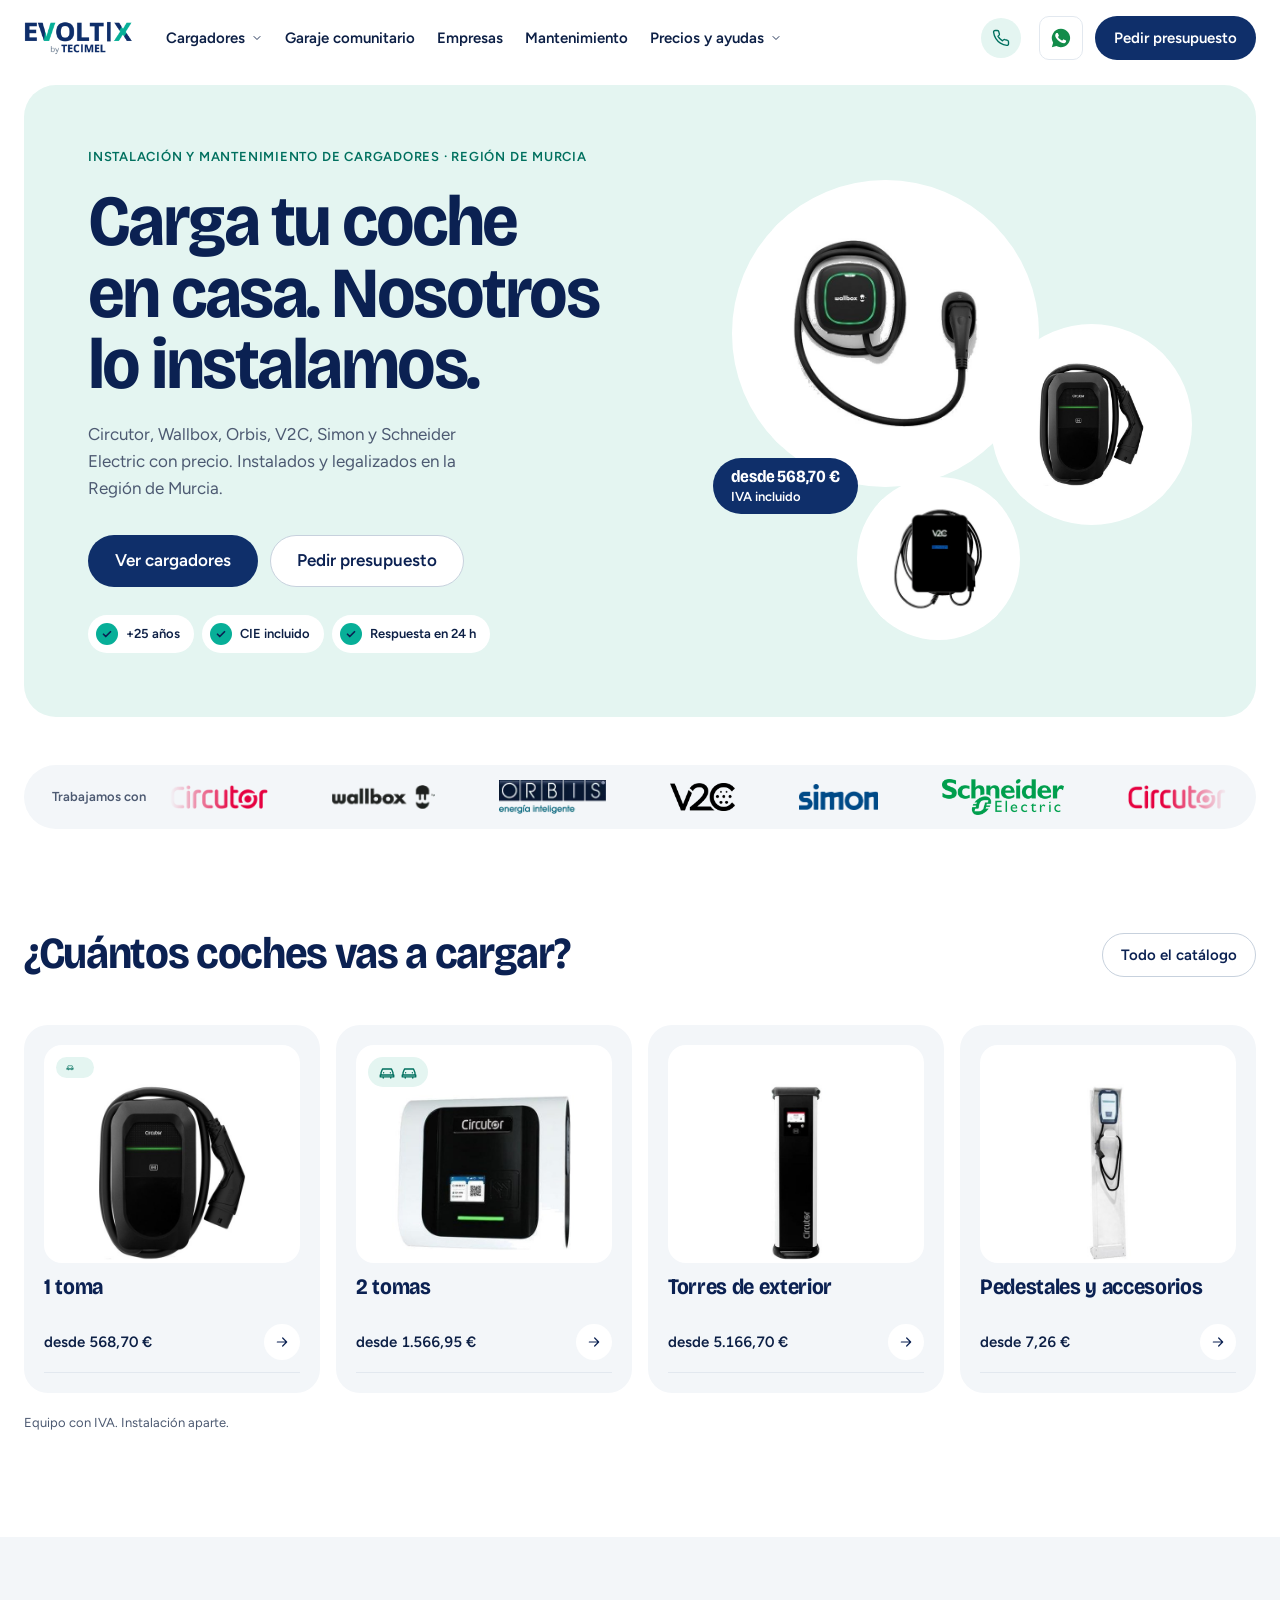
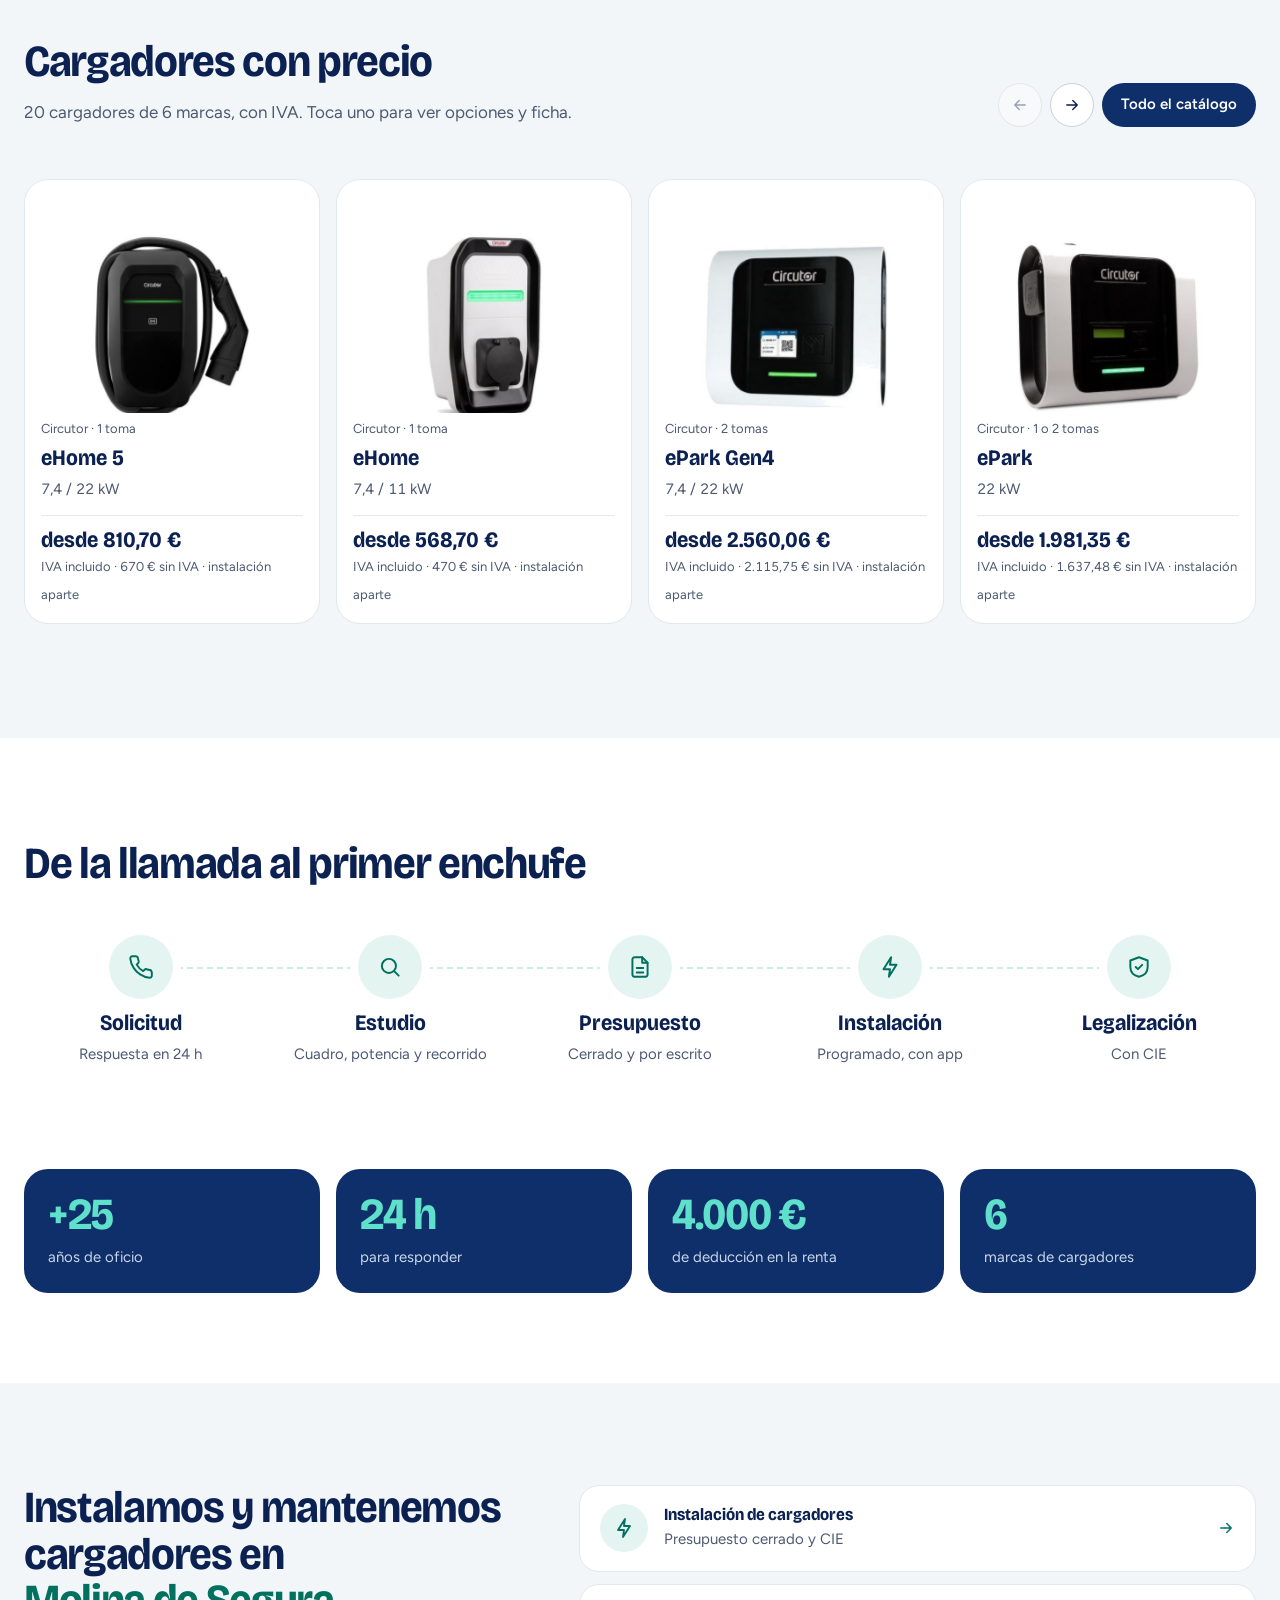
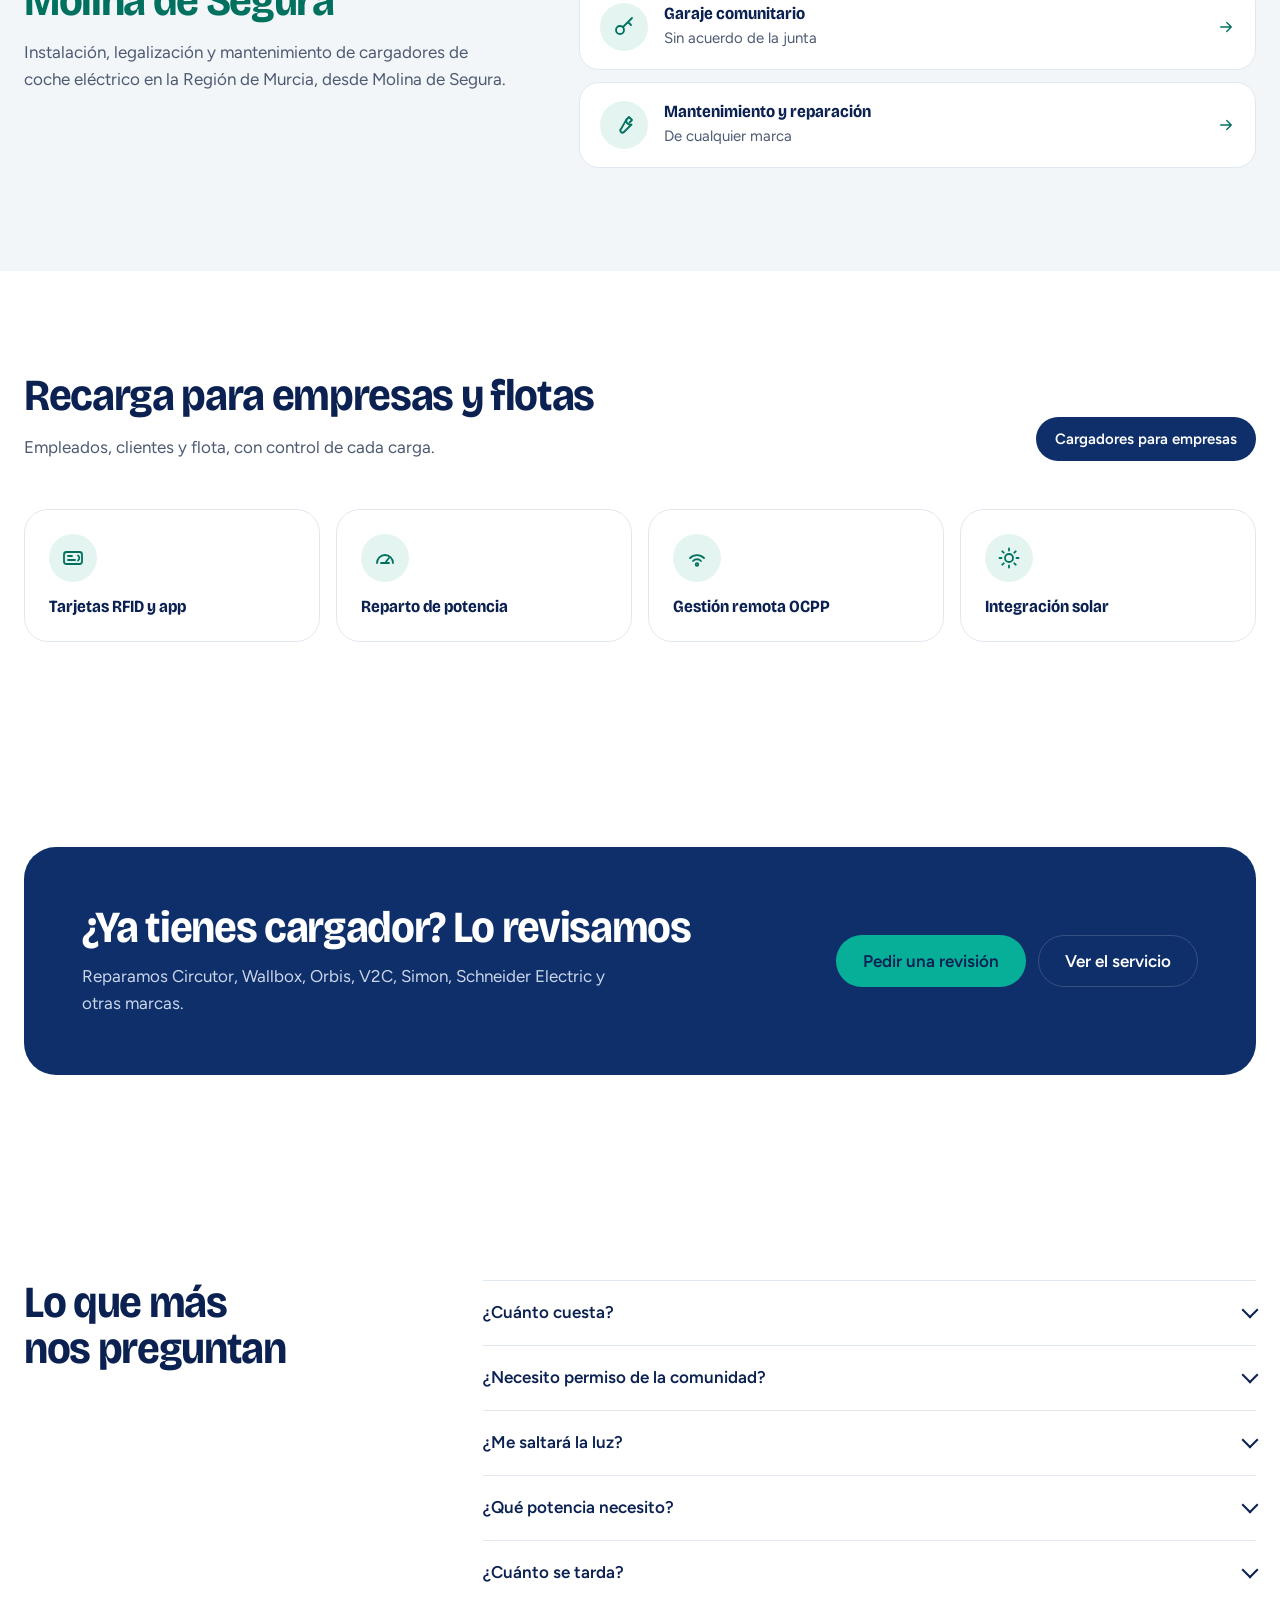
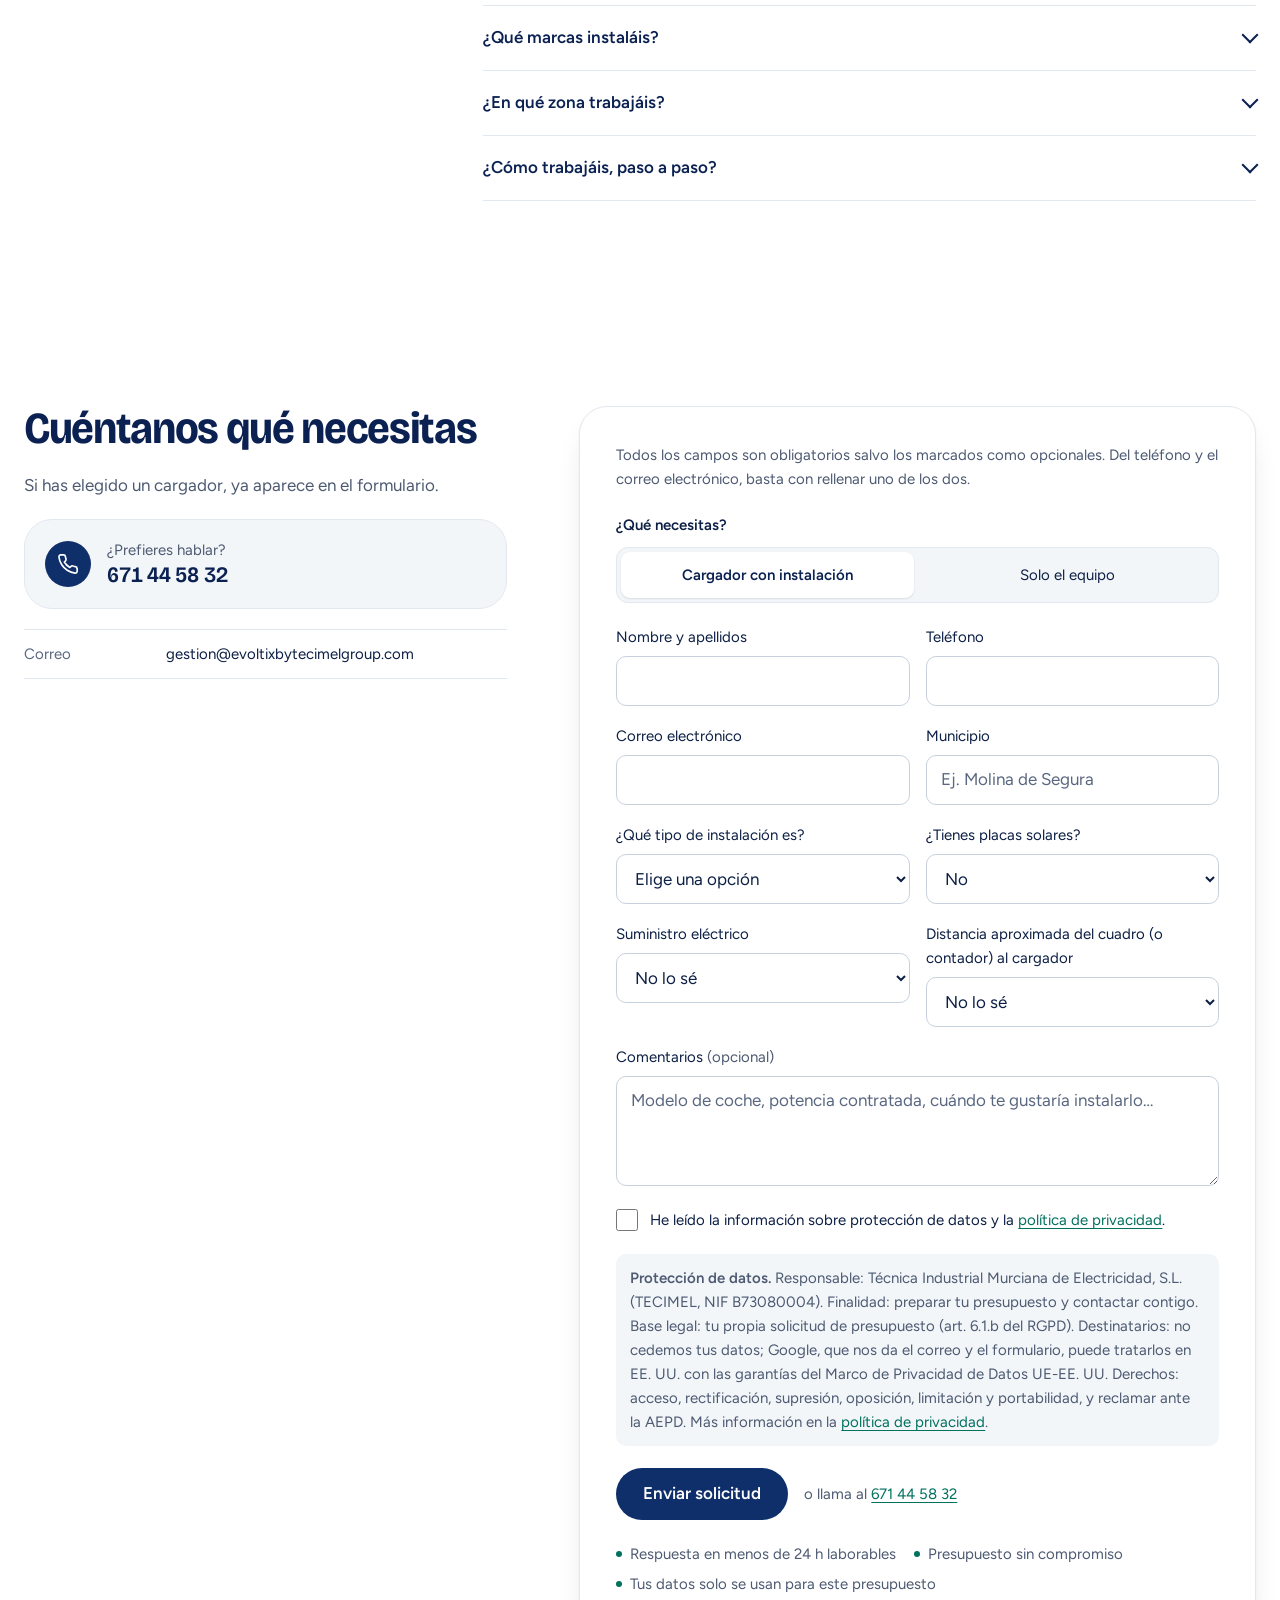
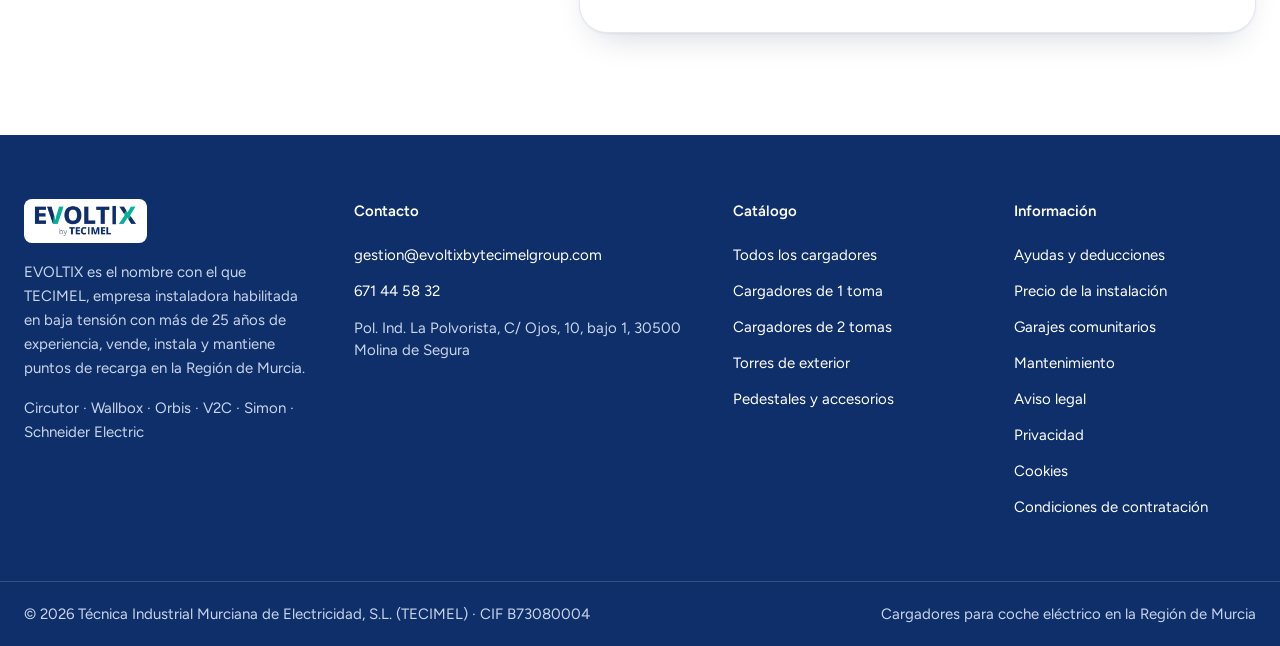
==== commit f28323fd: "Visual: fotos de producto con el mismo encuadre sobre blanco puro, Pulsar Pro con foto de producto, " ====
--- a/index.html
+++ b/index.html
@@ -125,7 +125,7 @@
 
 <!-- ========== CATÁLOGO EN LA PORTADA: cargadores con precio, generados desde js/catalogo-data.js ========== -->
 <section class="section tint" id="catalogo-portada" aria-labelledby="rail-t"><div class="wrap">
-  <div class="sec-head split"><div class="sh"><h2 id="rail-t">Cargadores con precio</h2><p class="lead" data-rail-count>Del catálogo, con IVA. Toca uno para ver versiones y ficha.</p></div>
+  <div class="sec-head split"><div class="sh"><h2 id="rail-t">Cargadores con precio</h2><p class="lead" data-rail-count>Del catálogo, con IVA. Toca uno para ver opciones y ficha.</p></div>
     <div class="rail-nav"><button class="rbtn" type="button" data-rail="-1" aria-label="Cargadores anteriores"><svg width="18" height="18" aria-hidden="true" style="transform:scaleX(-1)"><use href="#i-arrow"/></svg></button><button class="rbtn" type="button" data-rail="1" aria-label="Más cargadores"><svg width="18" height="18" aria-hidden="true"><use href="#i-arrow"/></svg></button><a class="btn btn-primary btn-sm" href="catalogo.html">Todo el catálogo</a></div></div>
   <ul class="rail" id="rail" tabindex="0" aria-label="Cargadores del catálogo"><li class="rail-empty"><a class="tlink" href="catalogo.html">Ver el catálogo de cargadores</a></li></ul>
 </div></section>
--- a/css/styles.css
+++ b/css/styles.css
@@ -524,7 +524,7 @@
 .mq-track.run{animation:mq 36s linear infinite}
 .mq-track li{flex:none;padding-right:clamp(40px,5vw,72px)}
 .mq-track img{height:28px;width:auto}
-.mq-track img.wallbox{height:24px}.mq-track img.orbis{height:34px}.mq-track img.simon{height:26px}.mq-track img.schneider{height:36px}
+.mq-track img.circutor{height:24px}.mq-track img.wallbox{height:24px}.mq-track img.orbis{height:34px}.mq-track img.simon{height:26px}.mq-track img.schneider{height:36px}
 @keyframes mq{to{transform:translateX(-25%)}}
 @media (hover:hover) and (pointer:fine){.mq:hover .mq-track{animation-play-state:paused}}
 /* Tarjetas de uso y de producto destacado */
@@ -640,7 +640,7 @@
   .stage{max-width:270px}
   .mq-strip{border-radius:20px;padding:12px 16px}
   .mq-t{display:none}
-  .mq-track img{height:22px}.mq-track img.wallbox{height:19px}.mq-track img.orbis{height:27px}.mq-track img.simon{height:21px}.mq-track img.schneider{height:29px}
+  .mq-track img{height:22px}.mq-track img.circutor{height:19px}.mq-track img.wallbox{height:19px}.mq-track img.orbis{height:27px}.mq-track img.simon{height:21px}.mq-track img.schneider{height:29px}
   .uses,.tiles.c2{grid-template-columns:repeat(2,minmax(0,1fr));gap:12px}
   .use{padding:12px;border-radius:20px;gap:10px}
   .use b{font-size:var(--t4)}
